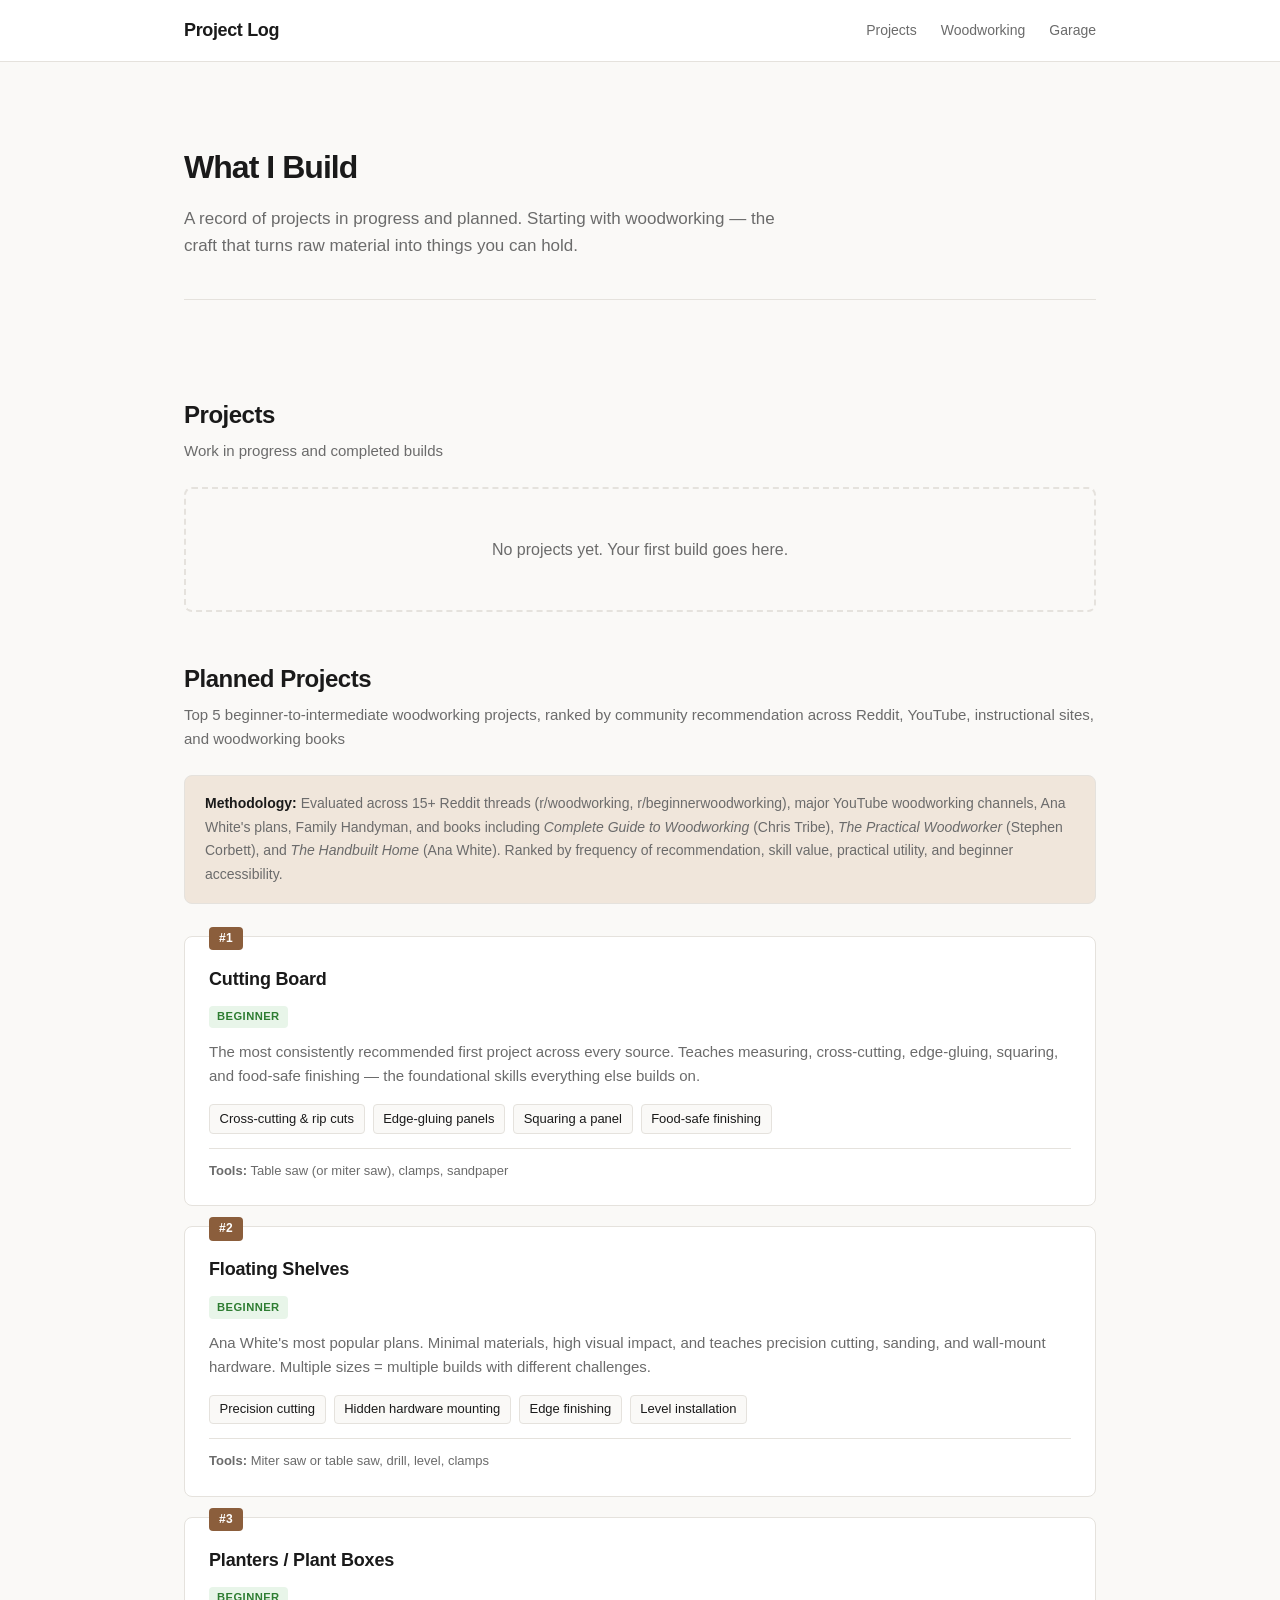
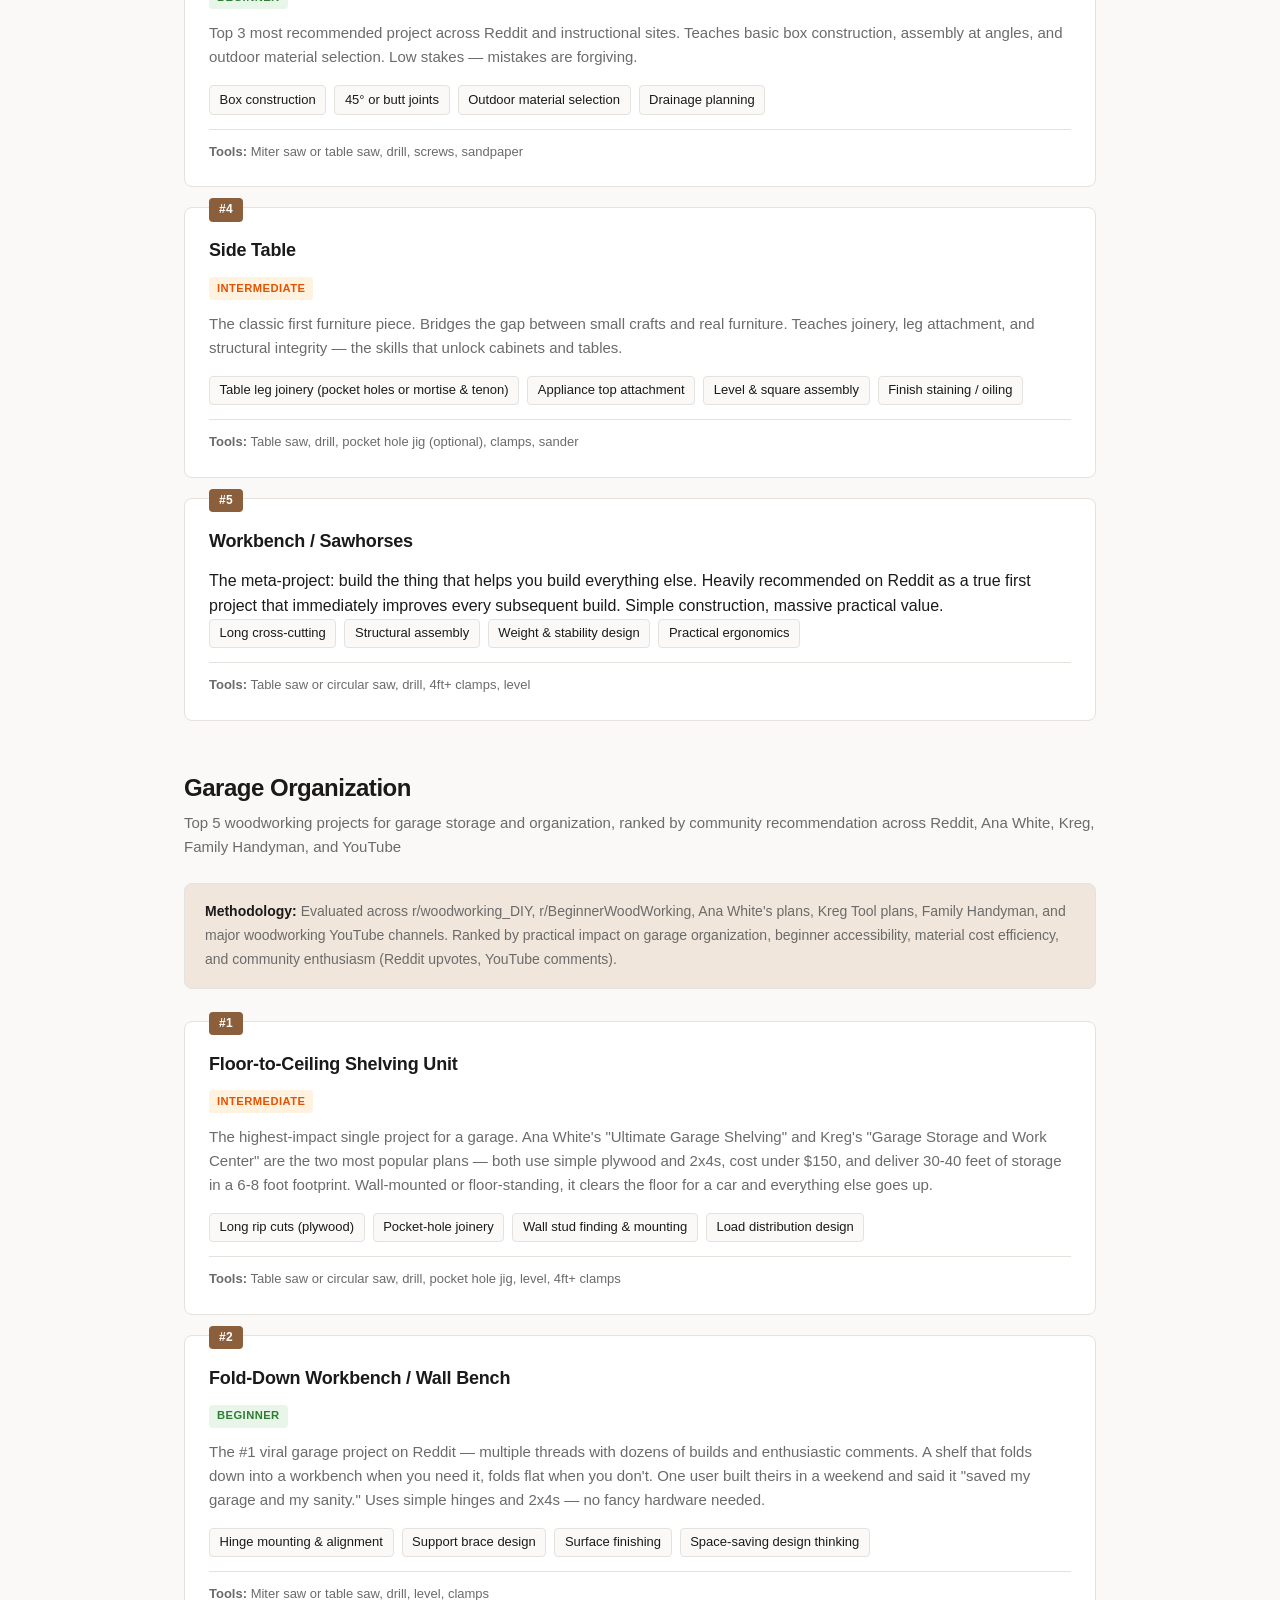
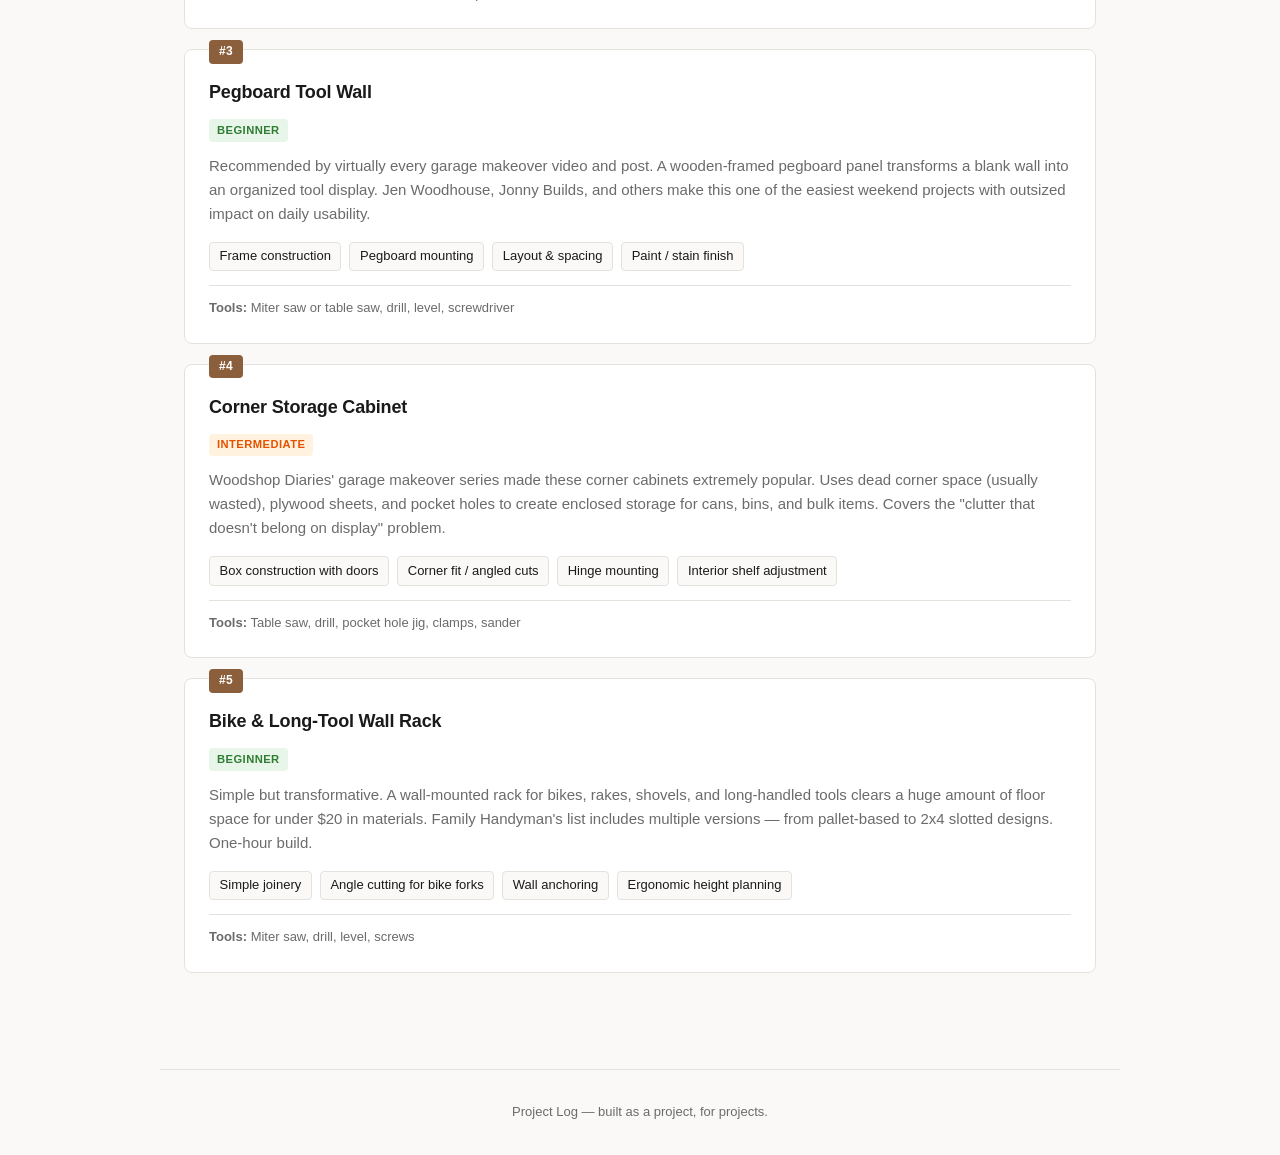
==== index.html @ dfed63f7 "feat: initial woodworking blog with garage organization section" ====
<!DOCTYPE html>
<html lang="en">
<head>
    <meta charset="UTF-8">
    <meta name="viewport" content="width=device-width, initial-scale=1.0">
    <title>Project Log</title>
    <link rel="stylesheet" href="styles.css">
</head>
<body>
    <nav class="nav">
        <div class="nav-inner">
            <a href="index.html" class="logo">Project Log</a>
            <div class="nav-links">
                <a href="#projects" class="nav-link">Projects</a>
                <a href="#planned" class="nav-link">Woodworking</a>
                <a href="#garage" class="nav-link">Garage</a>
            </div>
        </div>
    </nav>

    <main class="container">
        <section class="hero">
            <h1>What I Build</h1>
            <p>A record of projects in progress and planned. Starting with woodworking — the craft that turns raw material into things you can hold.</p>
        </section>

        <!-- COMPLETED / IN PROGRESS PROJECTS -->
        <section id="projects" class="section">
            <div class="section-header">
                <h2>Projects</h2>
                <p class="section-subtitle">Work in progress and completed builds</p>
            </div>
            <div class="placeholder">
                <p>No projects yet. Your first build goes here.</p>
            </div>
        </section>

        <!-- PLANNED WOODWORKING PROJECTS -->
        <section id="planned" class="section">
            <div class="section-header">
                <h2>Planned Projects</h2>
                <p class="section-subtitle">Top 5 beginner-to-intermediate woodworking projects, ranked by community recommendation across Reddit, YouTube, instructional sites, and woodworking books</p>
            </div>

            <div class="woodworking-research">
                <p class="research-note">
                    <strong>Methodology:</strong> Evaluated across 15+ Reddit threads (r/woodworking, r/beginnerwoodworking),
                    major YouTube woodworking channels, Ana White's plans, Family Handyman, and
                    books including <em>Complete Guide to Woodworking</em> (Chris Tribe),
                    <em>The Practical Woodworker</em> (Stephen Corbett), and <em>The Handbuilt Home</em> (Ana White).
                    Ranked by frequency of recommendation, skill value, practical utility, and beginner accessibility.
                </p>
            </div>

            <div class="project-grid">
                <!-- Project 1 -->
                <article class="project-card">
                    <div class="rank">#1</div>
                    <h3>Cutting Board</h3>
                    <div class="project-meta">
                        <span class="tag tag-beginner">Beginner</span>
                    </div>
                    <p class="project-desc">
                        The most consistently recommended first project across every source. Teaches measuring, cross-cutting,
                        edge-gluing, squaring, and food-safe finishing — the foundational skills everything else builds on.
                    </p>
                    <ul class="skills-list">
                        <li>Cross-cutting & rip cuts</li>
                        <li>Edge-gluing panels</li>
                        <li>Squaring a panel</li>
                        <li>Food-safe finishing</li>
                    </ul>
                    <div class="tools-needed">
                        <strong>Tools:</strong> Table saw (or miter saw), clamps, sandpaper
                    </div>
                </article>

                <!-- Project 2 -->
                <article class="project-card">
                    <div class="rank">#2</div>
                    <h3>Floating Shelves</h3>
                    <div class="project-meta">
                        <span class="tag tag-beginner">Beginner</span>
                    </div>
                    <p class="project-desc">
                        Ana White's most popular plans. Minimal materials, high visual impact, and teaches precision
                        cutting, sanding, and wall-mount hardware. Multiple sizes = multiple builds with different challenges.
                    </p>
                    <ul class="skills-list">
                        <li>Precision cutting</li>
                        <li>Hidden hardware mounting</li>
                        <li>Edge finishing</li>
                        <li>Level installation</li>
                    </ul>
                    <div class="tools-needed">
                        <strong>Tools:</strong> Miter saw or table saw, drill, level, clamps
                    </div>
                </article>

                <!-- Project 3 -->
                <article class="project-card">
                    <div class="rank">#3</div>
                    <h3>Planters / Plant Boxes</h3>
                    <div class="project-meta">
                        <span class="tag tag-beginner">Beginner</span>
                    </div>
                    <p class="project-desc">
                        Top 3 most recommended project across Reddit and instructional sites. Teaches basic box construction,
                        assembly at angles, and outdoor material selection. Low stakes — mistakes are forgiving.
                    </p>
                    <ul class="skills-list">
                        <li>Box construction</li>
                        <li>45° or butt joints</li>
                        <li>Outdoor material selection</li>
                        <li>Drainage planning</li>
                    </ul>
                    <div class="tools-needed">
                        <strong>Tools:</strong> Miter saw or table saw, drill, screws, sandpaper
                    </div>
                </article>

                <!-- Project 4 -->
                <article class="project-card">
                    <div class="rank">#4</div>
                    <h3>Side Table</h3>
                    <div class="project-meta">
                        <span class="tag tag-intermediate">Intermediate</span>
                    </div>
                    <p class="project-desc">
                        The classic first furniture piece. Bridges the gap between small crafts and real furniture.
                        Teaches joinery, leg attachment, and structural integrity — the skills that unlock cabinets and tables.
                    </p>
                    <ul class="skills-list">
                        <li>Table leg joinery (pocket holes or mortise & tenon)</li>
                        <li>Appliance top attachment</li>
                        <li>Level & square assembly</li>
                        <li>Finish staining / oiling</li>
                    </ul>
                    <div class="tools-needed">
                        <strong>Tools:</strong> Table saw, drill, pocket hole jig (optional), clamps, sander
                    </div>
                </article>

                <!-- Project 5 -->
                <article class="project-card">
                    <div class="rank">#5</div>
                    <h3>Workbench / Sawhorses</h3>
                    <p>
                        The meta-project: build the thing that helps you build everything else. Heavily recommended on Reddit
                        as a true first project that immediately improves every subsequent build. Simple construction,
                        massive practical value.
                    </p>
                    <ul class="skills-list">
                        <li>Long cross-cutting</li>
                        <li>Structural assembly</li>
                        <li>Weight & stability design</li>
                        <li>Practical ergonomics</li>
                    </ul>
                    <div class="tools-needed">
                        <strong>Tools:</strong> Table saw or circular saw, drill, 4ft+ clamps, level
                    </div>
                </article>
            </div>
        </section>

        <!-- GARAGE ORGANIZATION PROJECTS -->
        <section id="garage" class="section">
            <div class="section-header">
                <h2>Garage Organization</h2>
                <p class="section-subtitle">Top 5 woodworking projects for garage storage and organization, ranked by community recommendation across Reddit, Ana White, Kreg, Family Handyman, and YouTube</p>
            </div>

            <div class="woodworking-research">
                <p class="research-note">
                    <strong>Methodology:</strong> Evaluated across r/woodworking_DIY, r/BeginnerWoodWorking,
                    Ana White's plans, Kreg Tool plans, Family Handyman, and major woodworking YouTube channels.
                    Ranked by practical impact on garage organization, beginner accessibility, material cost efficiency,
                    and community enthusiasm (Reddit upvotes, YouTube comments).
                </p>
            </div>

            <div class="project-grid">
                <!-- Garage 1 -->
                <article class="project-card">
                    <div class="rank">#1</div>
                    <h3>Floor-to-Ceiling Shelving Unit</h3>
                    <div class="project-meta">
                        <span class="tag tag-intermediate">Intermediate</span>
                    </div>
                    <p class="project-desc">
                        The highest-impact single project for a garage. Ana White's "Ultimate Garage Shelving" and Kreg's
                        "Garage Storage and Work Center" are the two most popular plans — both use simple plywood and
                        2x4s, cost under $150, and deliver 30-40 feet of storage in a 6-8 foot footprint. Wall-mounted
                        or floor-standing, it clears the floor for a car and everything else goes up.
                    </p>
                    <ul class="skills-list">
                        <li>Long rip cuts (plywood)</li>
                        <li>Pocket-hole joinery</li>
                        <li>Wall stud finding & mounting</li>
                        <li>Load distribution design</li>
                    </ul>
                    <div class="tools-needed">
                        <strong>Tools:</strong> Table saw or circular saw, drill, pocket hole jig, level, 4ft+ clamps
                    </div>
                </article>

                <!-- Garage 2 -->
                <article class="project-card">
                    <div class="rank">#2</div>
                    <h3>Fold-Down Workbench / Wall Bench</h3>
                    <div class="project-meta">
                        <span class="tag tag-beginner">Beginner</span>
                    </div>
                    <p class="project-desc">
                        The #1 viral garage project on Reddit — multiple threads with dozens of builds and enthusiastic
                        comments. A shelf that folds down into a workbench when you need it, folds flat when you don't.
                        One user built theirs in a weekend and said it "saved my garage and my sanity." Uses simple
                        hinges and 2x4s — no fancy hardware needed.
                    </p>
                    <ul class="skills-list">
                        <li>Hinge mounting & alignment</li>
                        <li>Support brace design</li>
                        <li>Surface finishing</li>
                        <li>Space-saving design thinking</li>
                    </ul>
                    <div class="tools-needed">
                        <strong>Tools:</strong> Miter saw or table saw, drill, level, clamps
                    </div>
                </article>

                <!-- Garage 3 -->
                <article class="project-card">
                    <div class="rank">#3</div>
                    <h3>Pegboard Tool Wall</h3>
                    <div class="project-meta">
                        <span class="tag tag-beginner">Beginner</span>
                    </div>
                    <p class="project-desc">
                        Recommended by virtually every garage makeover video and post. A wooden-framed pegboard panel
                        transforms a blank wall into an organized tool display. Jen Woodhouse, Jonny Builds, and others
                        make this one of the easiest weekend projects with outsized impact on daily usability.
                    </p>
                    <ul class="skills-list">
                        <li>Frame construction</li>
                        <li>Pegboard mounting</li>
                        <li>Layout & spacing</li>
                        <li>Paint / stain finish</li>
                    </ul>
                    <div class="tools-needed">
                        <strong>Tools:</strong> Miter saw or table saw, drill, level, screwdriver
                    </div>
                </article>

                <!-- Garage 4 -->
                <article class="project-card">
                    <div class="rank">#4</div>
                    <h3>Corner Storage Cabinet</h3>
                    <div class="project-meta">
                        <span class="tag tag-intermediate">Intermediate</span>
                    </div>
                    <p class="project-desc">
                        Woodshop Diaries' garage makeover series made these corner cabinets extremely popular. Uses
                        dead corner space (usually wasted), plywood sheets, and pocket holes to create enclosed storage
                        for cans, bins, and bulk items. Covers the "clutter that doesn't belong on display" problem.
                    </p>
                    <ul class="skills-list">
                        <li>Box construction with doors</li>
                        <li>Corner fit / angled cuts</li>
                        <li>Hinge mounting</li>
                        <li>Interior shelf adjustment</li>
                    </ul>
                    <div class="tools-needed">
                        <strong>Tools:</strong> Table saw, drill, pocket hole jig, clamps, sander
                    </div>
                </article>

                <!-- Garage 5 -->
                <article class="project-card">
                    <div class="rank">#5</div>
                    <h3>Bike & Long-Tool Wall Rack</h3>
                    <div class="project-meta">
                        <span class="tag tag-beginner">Beginner</span>
                    </div>
                    <p class="project-desc">
                        Simple but transformative. A wall-mounted rack for bikes, rakes, shovels, and long-handled
                        tools clears a huge amount of floor space for under $20 in materials. Family Handyman's list
                        includes multiple versions — from pallet-based to 2x4 slotted designs. One-hour build.
                    </p>
                    <ul class="skills-list">
                        <li>Simple joinery</li>
                        <li>Angle cutting for bike forks</li>
                        <li>Wall anchoring</li>
                        <li>Ergonomic height planning</li>
                    </ul>
                    <div class="tools-needed">
                        <strong>Tools:</strong> Miter saw, drill, level, screws
                    </div>
                </article>
            </div>
        </section>
    </main>

    <footer class="footer">
        <p>Project Log &mdash; built as a project, for projects.</p>
    </footer>
</body>
</html>
---- styles.css ----
/* ===== Reset & Base ===== */
*, *::before, *::after { box-sizing: border-box; margin: 0; padding: 0; }

:root {
    --bg: #faf9f7;
    --surface: #ffffff;
    --text: #1a1a1a;
    --muted: #6b6b6b;
    --border: #e5e2dd;
    --accent: #8b5e3c;
    --accent-light: #f0e6db;
    --radius: 8px;
    --max-width: 960px;
}

html { scroll-behavior: smooth; }

body {
    font-family: -apple-system, BlinkMacSystemFont, "Segoe UI", Roboto, "Helvetica Neue", Arial, sans-serif;
    background: var(--bg);
    color: var(--text);
    line-height: 1.6;
    -webkit-font-smoothing: antialiased;
}

/* ===== Navigation ===== */
.nav {
    position: sticky;
    top: 0;
    z-index: 100;
    background: var(--surface);
    border-bottom: 1px solid var(--border);
    backdrop-filter: blur(8px);
}

.nav-inner {
    max-width: var(--max-width);
    margin: 0 auto;
    padding: 1rem 1.5rem;
    display: flex;
    justify-content: space-between;
    align-items: center;
}

.logo {
    font-size: 1.125rem;
    font-weight: 700;
    color: var(--text);
    text-decoration: none;
    letter-spacing: -0.02em;
}

.nav-links { display: flex; gap: 1.5rem; }

.nav-link {
    color: var(--muted);
    text-decoration: none;
    font-size: 0.875rem;
    font-weight: 500;
    transition: color 0.15s;
}

.nav-link:hover { color: var(--text); }

/* ===== Layout ===== */
.container {
    max-width: var(--max-width);
    margin: 0 auto;
    padding: 2rem 1.5rem;
}

/* ===== Hero ===== */
.hero {
    padding: 3rem 0 2.5rem;
    border-bottom: 1px solid var(--border);
    margin-bottom: 3rem;
}

.hero h1 {
    font-size: 2rem;
    font-weight: 700;
    letter-spacing: -0.03em;
    margin-bottom: 0.75rem;
}

.hero p {
    color: var(--muted);
    font-size: 1.0625rem;
    max-width: 600px;
}

/* ===== Sections ===== */
.section {
    padding-top: 3rem;
}

.section-header {
    margin-bottom: 1.5rem;
}

.section-header h2 {
    font-size: 1.5rem;
    font-weight: 700;
    letter-spacing: -0.02em;
    margin-bottom: 0.25rem;
}

.section-subtitle {
    color: var(--muted);
    font-size: 0.9375rem;
}

/* ===== Placeholder ===== */
.placeholder {
    padding: 3rem 0;
    text-align: center;
    color: var(--muted);
    border: 2px dashed var(--border);
    border-radius: var(--radius);
}

/* ===== Research Note ===== */
.woodworking-research {
    background: var(--accent-light);
    border: 1px solid var(--border);
    border-radius: var(--radius);
    padding: 1rem 1.25rem;
    margin-bottom: 2rem;
    font-size: 0.875rem;
    line-height: 1.7;
    color: var(--muted);
}

.woodworking-research strong { color: var(--text); }

/* ===== Project Grid ===== */
.project-grid {
    display: grid;
    gap: 1.25rem;
}

/* ===== Project Card ===== */
.project-card {
    background: var(--surface);
    border: 1px solid var(--border);
    border-radius: var(--radius);
    padding: 1.5rem;
    position: relative;
    transition: box-shadow 0.15s;
}

.project-card:hover {
    box-shadow: 0 2px 8px rgba(0,0,0,0.06);
}

.rank {
    position: absolute;
    top: -0.625rem;
    left: 1.5rem;
    background: var(--accent);
    color: white;
    font-size: 0.75rem;
    font-weight: 700;
    padding: 0.125rem 0.625rem;
    border-radius: 4px;
    letter-spacing: 0.02em;
}

.project-card h3 {
    font-size: 1.125rem;
    font-weight: 650;
    margin-bottom: 0.75rem;
    padding-top: 0.25rem;
    letter-spacing: -0.01em;
}

.project-meta {
    display: flex;
    gap: 0.5rem;
    margin-bottom: 0.75rem;
}

.tag {
    display: inline-block;
    font-size: 0.7rem;
    font-weight: 600;
    padding: 0.15rem 0.5rem;
    border-radius: 4px;
    text-transform: uppercase;
    letter-spacing: 0.04em;
}

.tag-beginner {
    background: #e8f5e9;
    color: #2e7d32;
}

.tag-intermediate {
    background: #fff3e0;
    color: #e65100;
}

.project-desc {
    color: var(--muted);
    font-size: 0.9375rem;
    line-height: 1.6;
    margin-bottom: 1rem;
}

/* ===== Skills List ===== */
.skills-list {
    list-style: none;
    display: flex;
    flex-wrap: wrap;
    gap: 0.5rem;
    margin-bottom: 0.875rem;
}

.skills-list li {
    background: var(--bg);
    border: 1px solid var(--border);
    font-size: 0.8125rem;
    padding: 0.2rem 0.6rem;
    border-radius: 4px;
    color: var(--text);
}

/* ===== Tools ===== */
.tools-needed {
    font-size: 0.8125rem;
    color: var(--muted);
    border-top: 1px solid var(--border);
    padding-top: 0.75rem;
}

/* ===== Footer ===== */
.footer {
    max-width: var(--max-width);
    margin: 4rem auto 0;
    padding: 2rem 1.5rem;
    border-top: 1px solid var(--border);
    text-align: center;
    color: var(--muted);
    font-size: 0.8125rem;
}

/* ===== Responsive ===== */
@media (max-width: 640px) {
    .hero h1 { font-size: 1.5rem; }
    .hero p { font-size: 0.9375rem; }
    .project-card { padding: 1.25rem; }
    .skills-list li { font-size: 0.75rem; }
    .nav-links { gap: 1rem; }
}
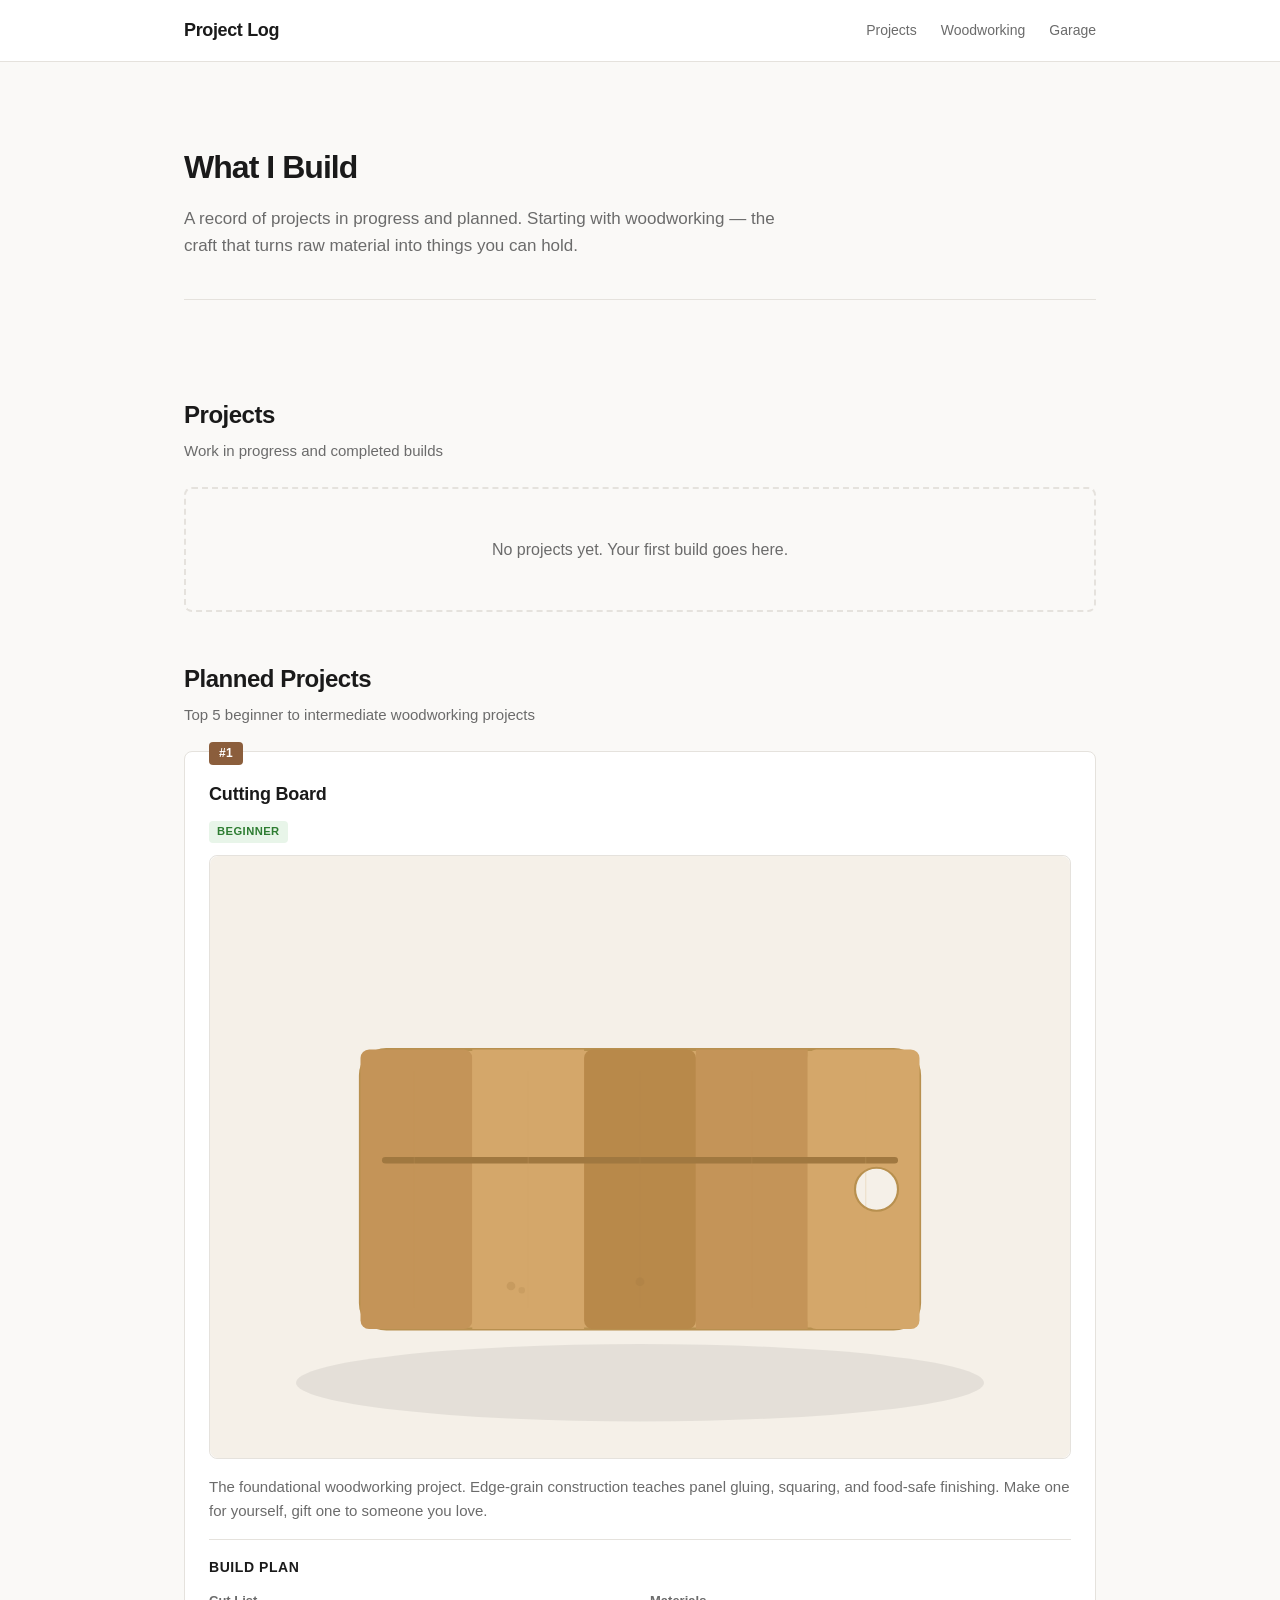
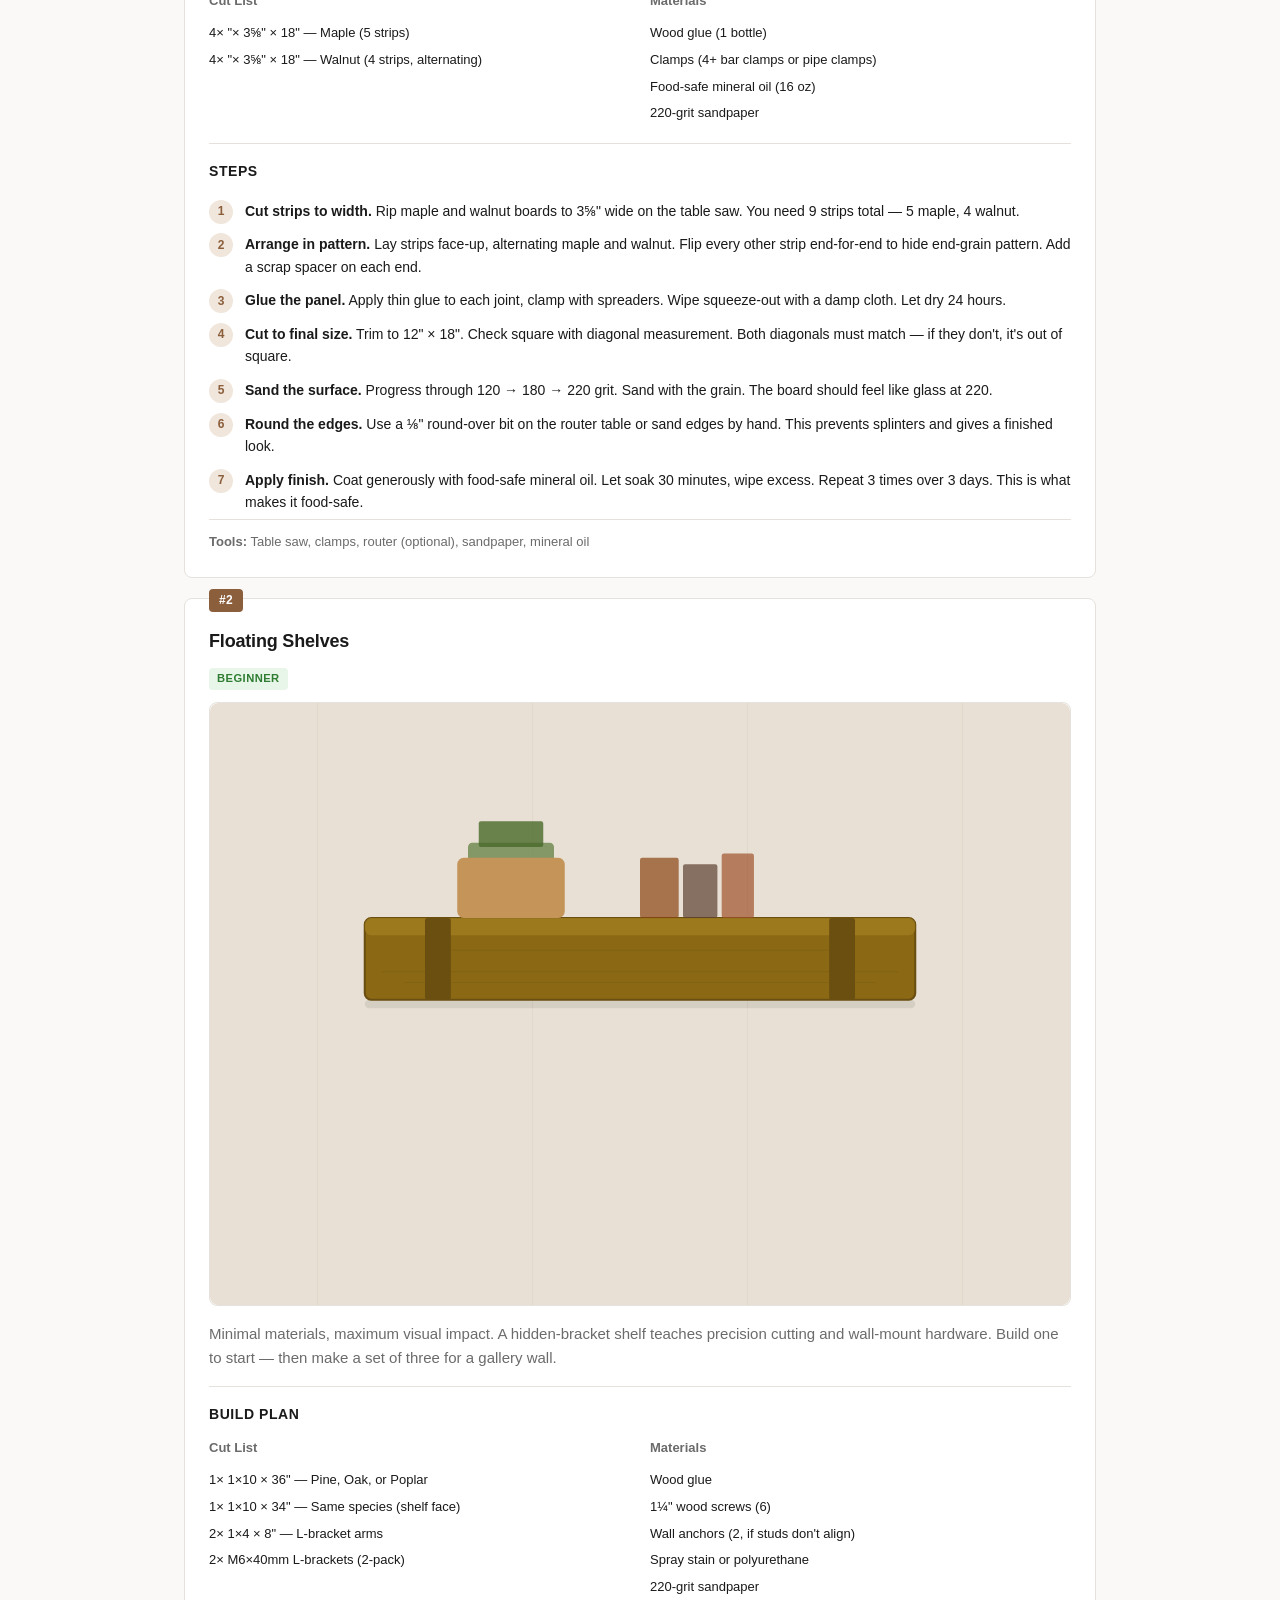
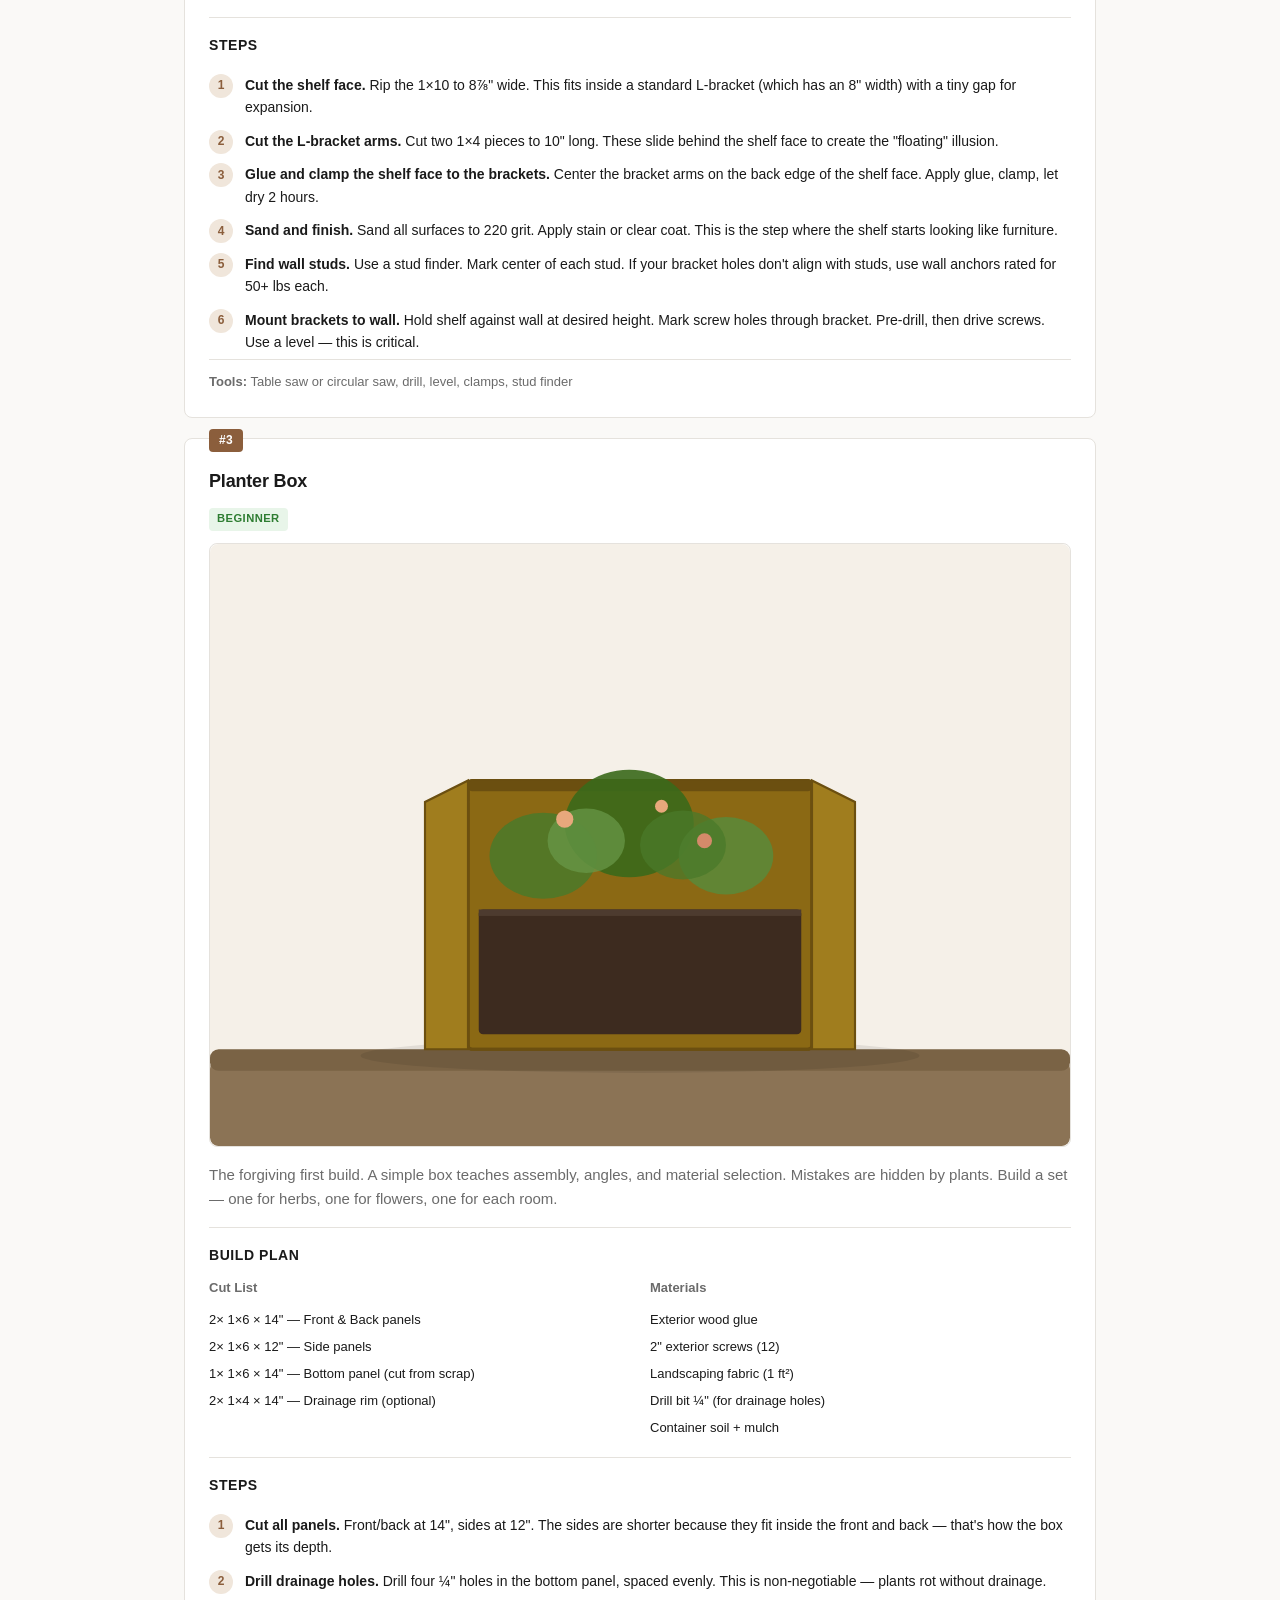
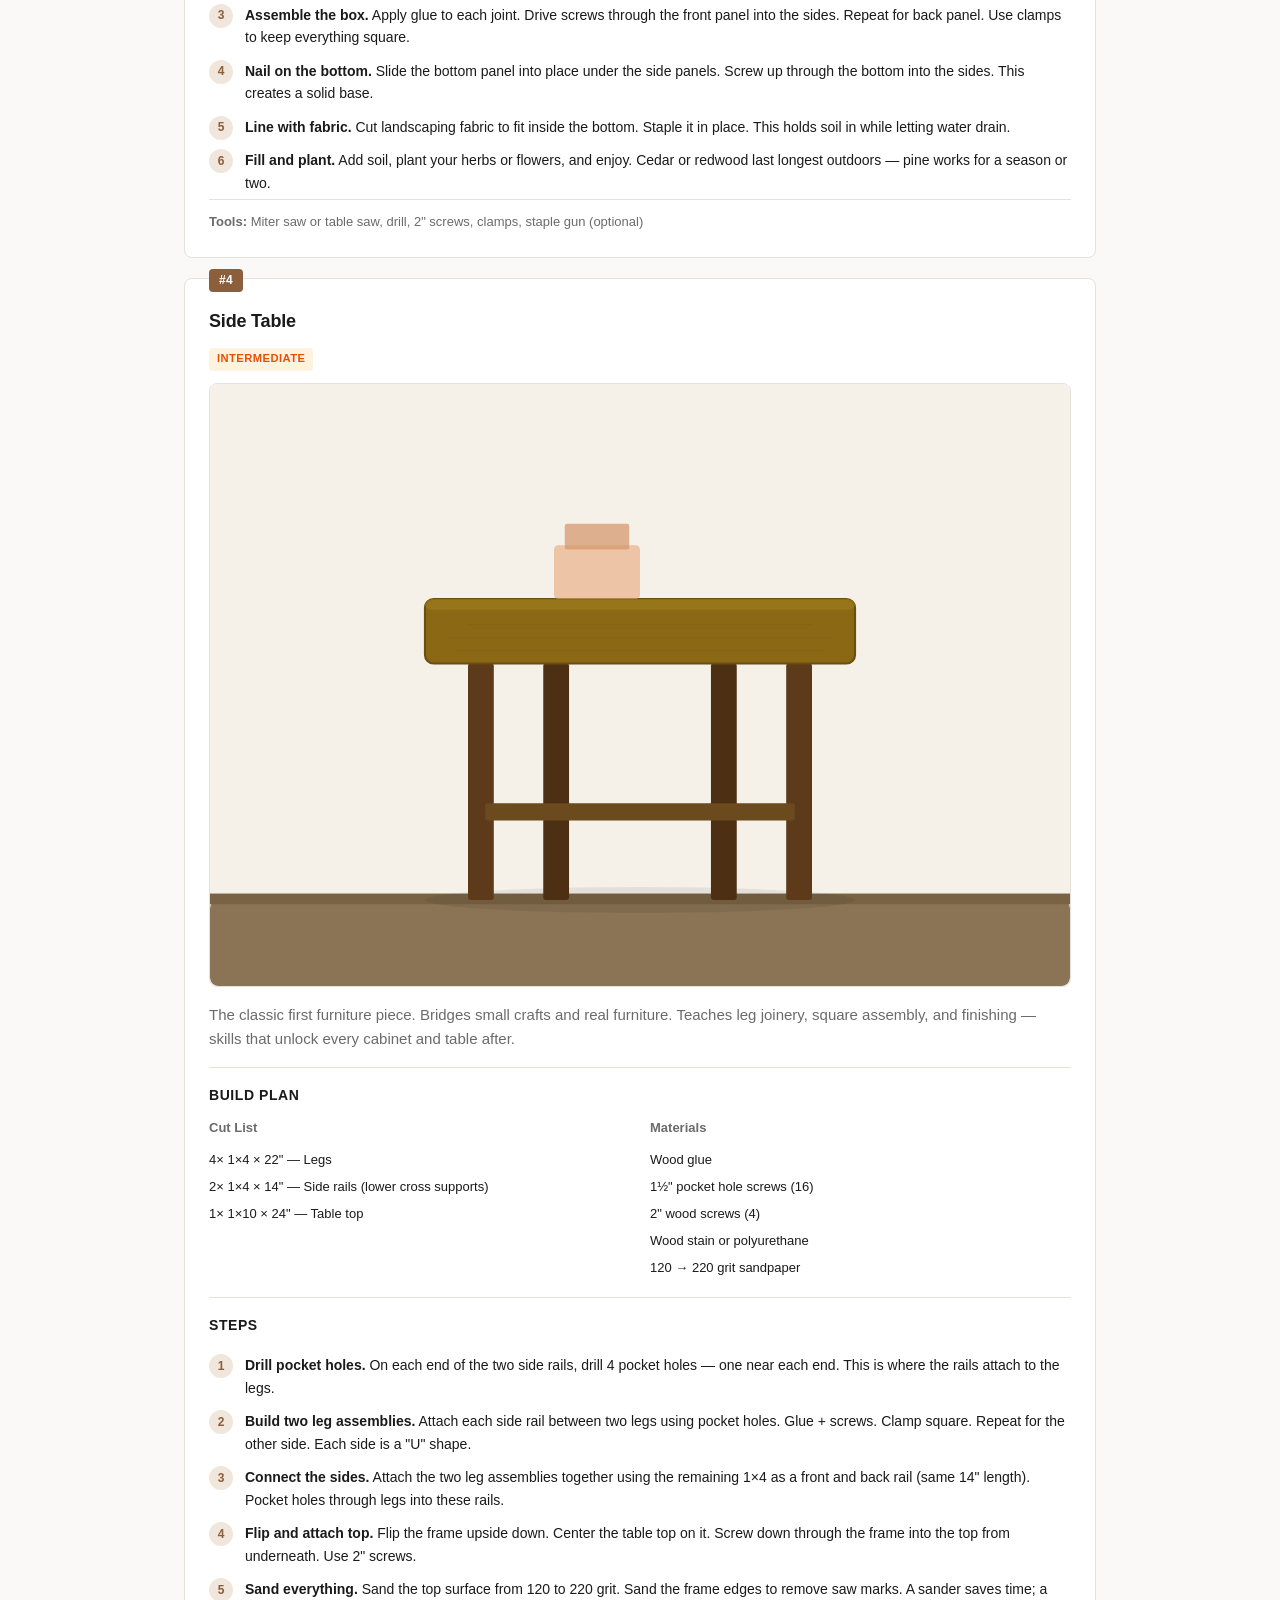
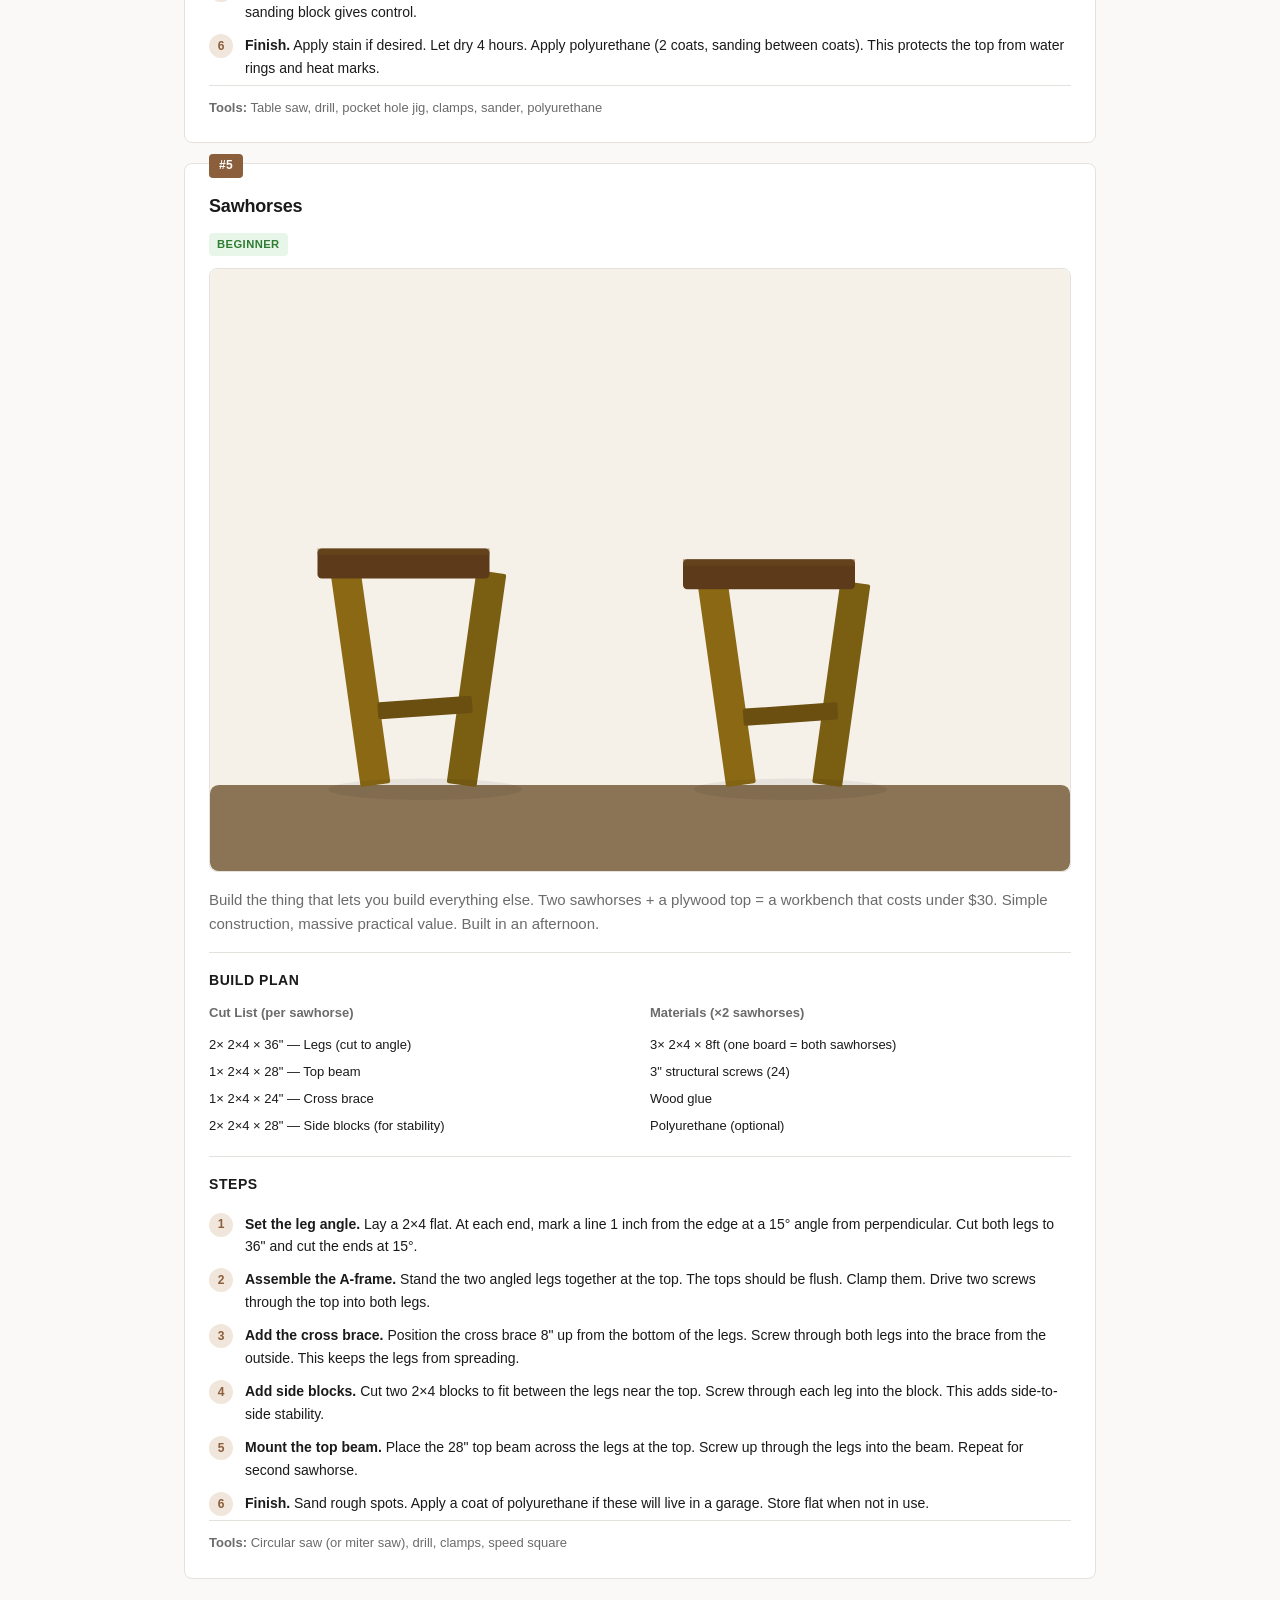
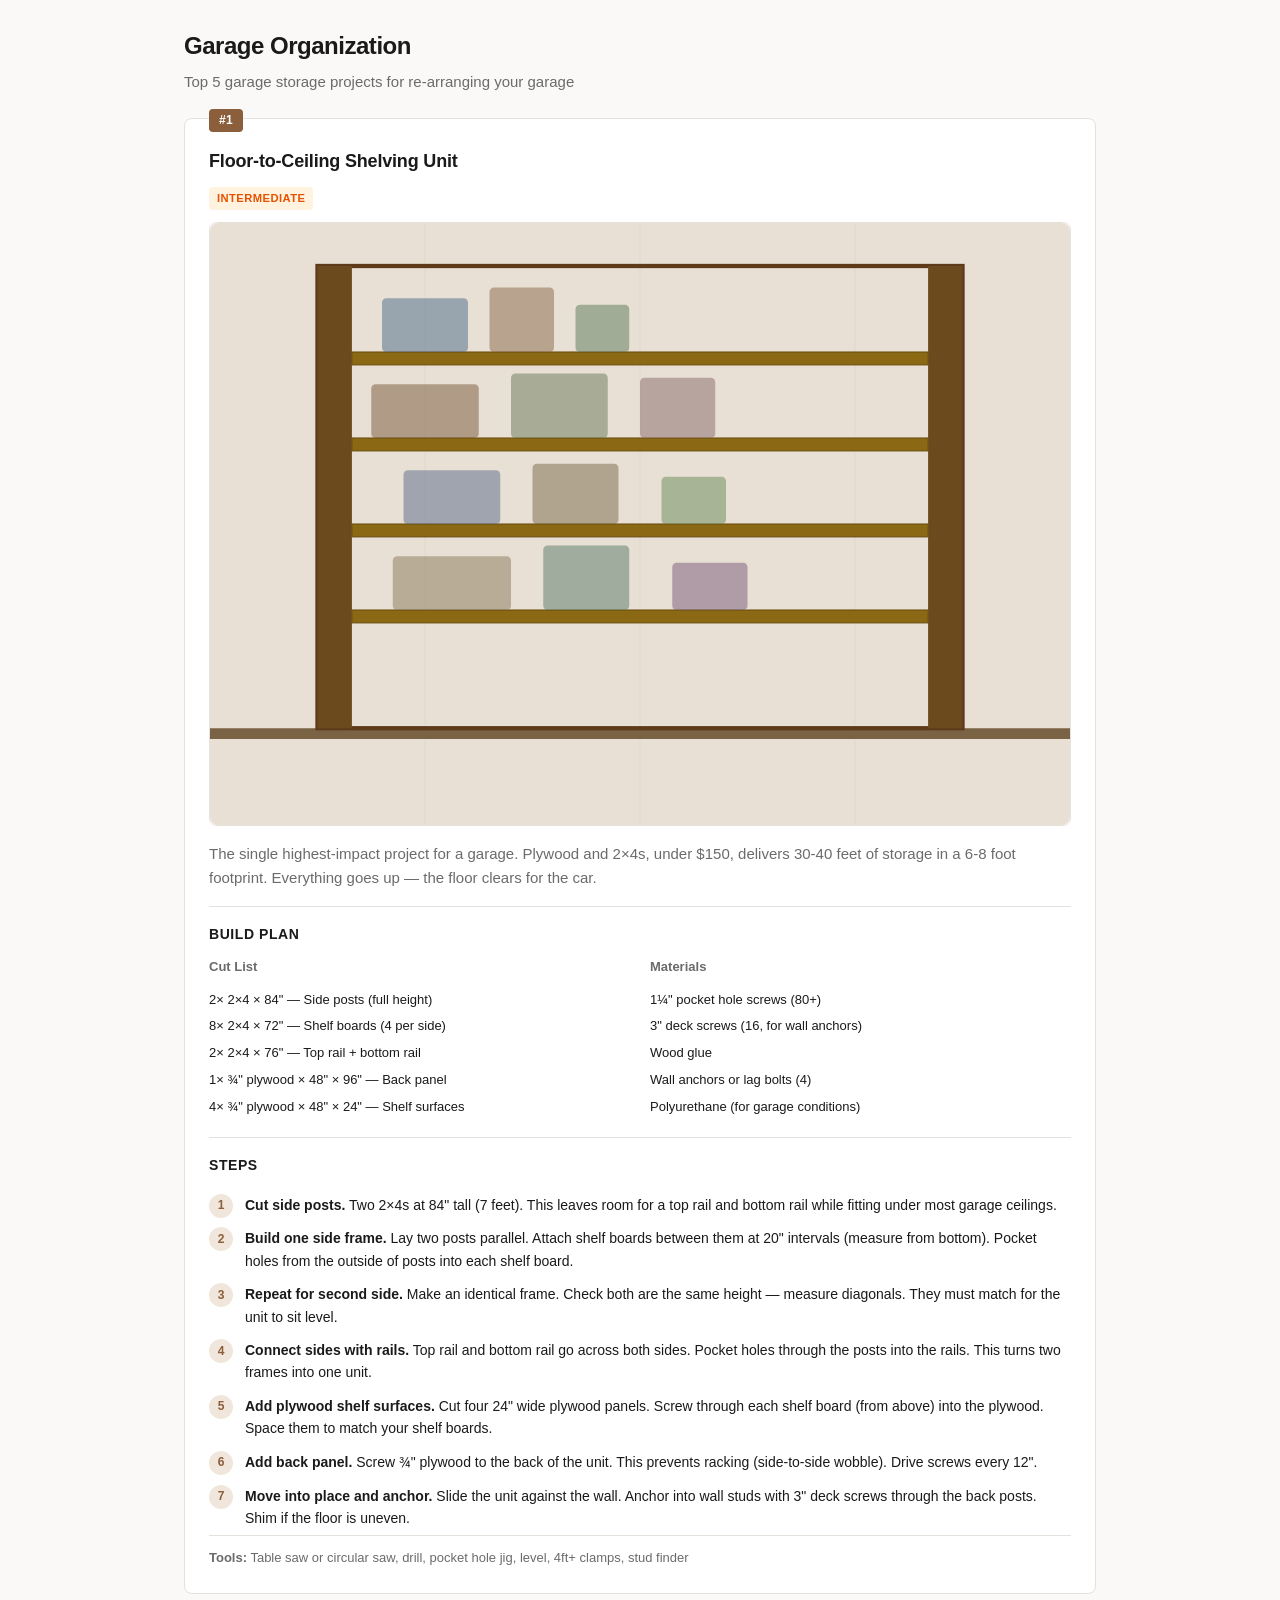
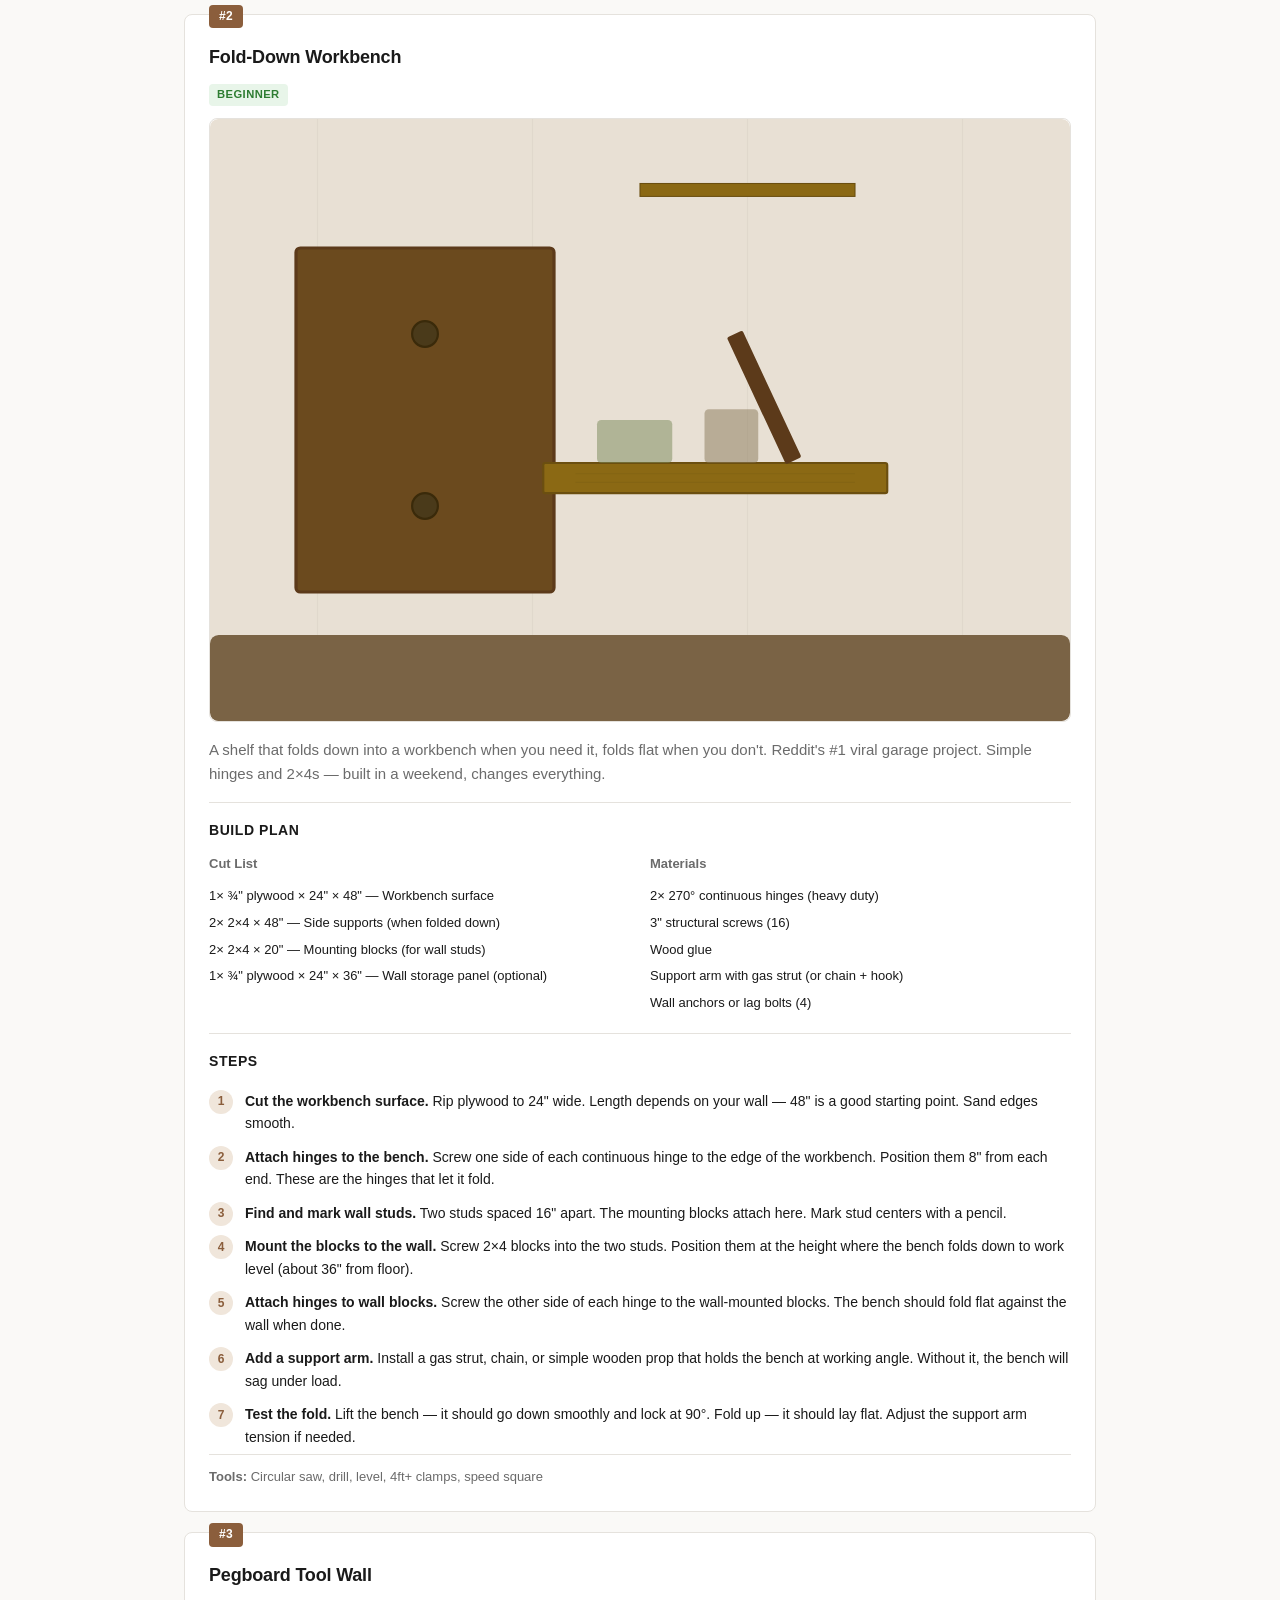
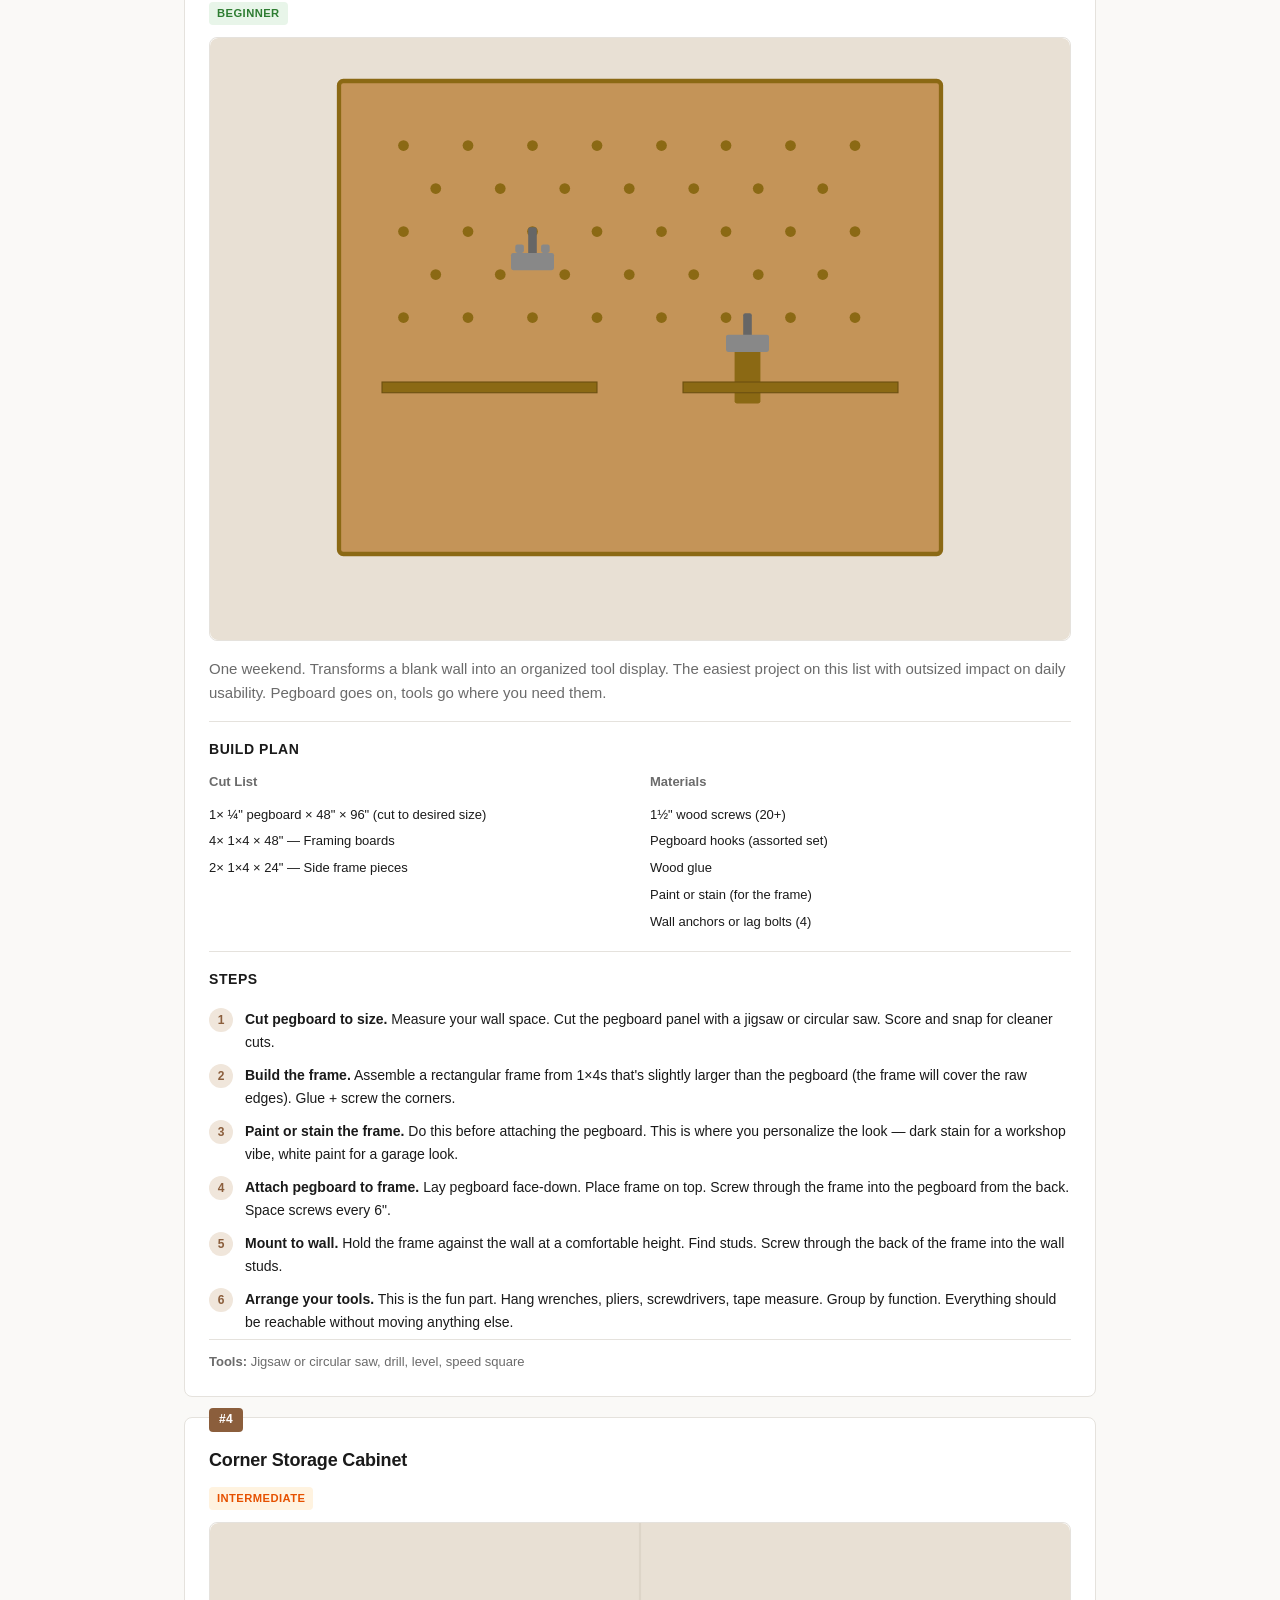
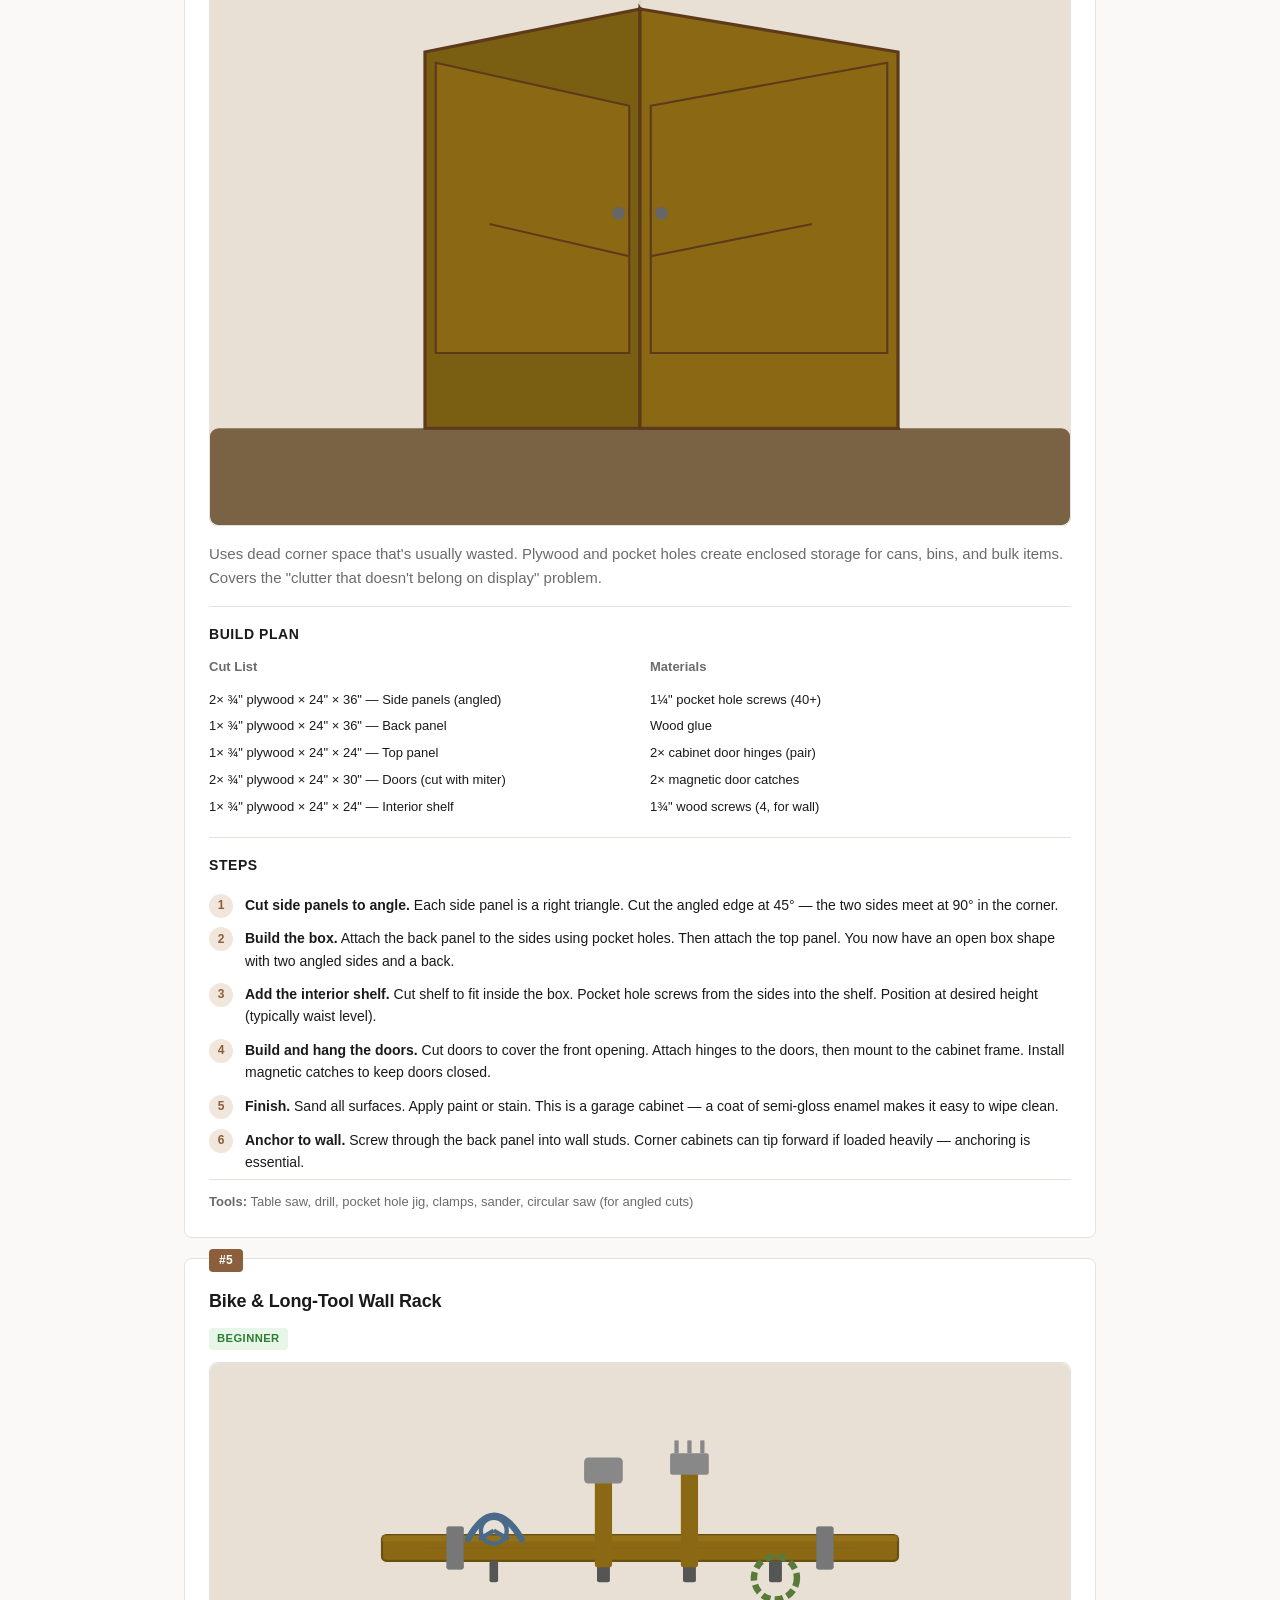
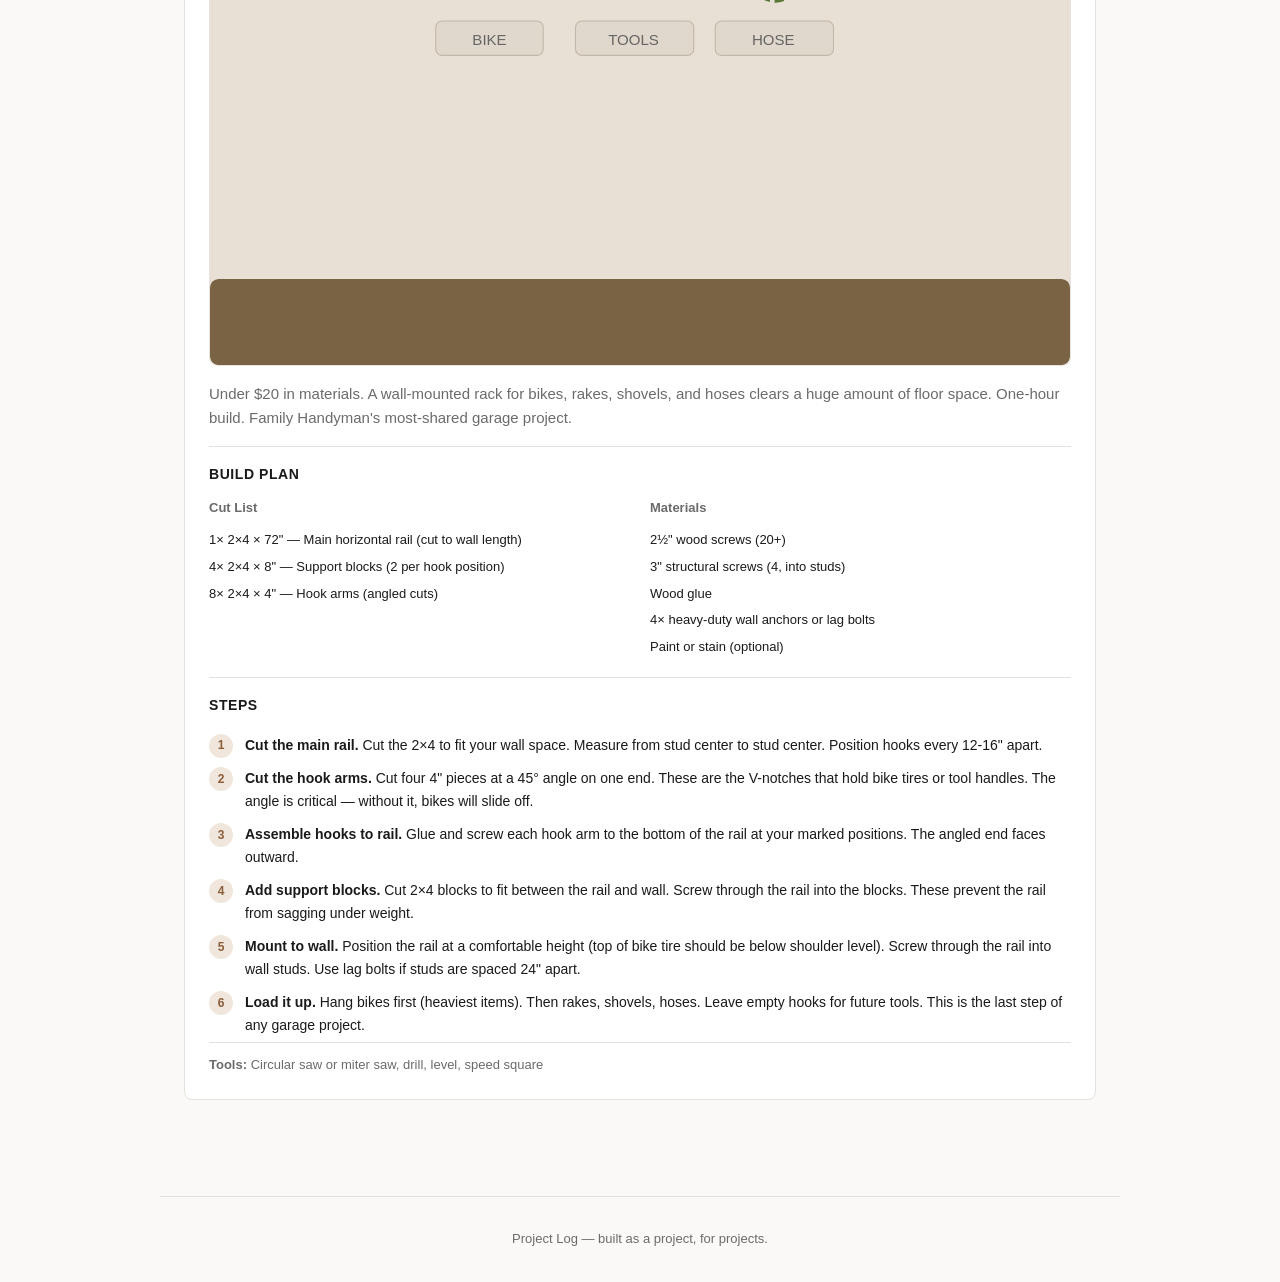
==== commit ed63a631: "feat: add SVG illustrations, cut lists, and building plans" ====
--- a/index.html
+++ b/index.html
@@ -9,7 +9,7 @@
 <body>
     <nav class="nav">
         <div class="nav-inner">
-            <a href="index.html" class="logo">Project Log</a>
+            <a href="#hero" class="logo">Project Log</a>
             <div class="nav-links">
                 <a href="#projects" class="nav-link">Projects</a>
                 <a href="#planned" class="nav-link">Woodworking</a>
@@ -19,7 +19,7 @@
     </nav>
 
     <main class="container">
-        <section class="hero">
+        <section id="hero" class="hero">
             <h1>What I Build</h1>
             <p>A record of projects in progress and planned. Starting with woodworking — the craft that turns raw material into things you can hold.</p>
         </section>
@@ -39,125 +39,525 @@
         <section id="planned" class="section">
             <div class="section-header">
                 <h2>Planned Projects</h2>
-                <p class="section-subtitle">Top 5 beginner-to-intermediate woodworking projects, ranked by community recommendation across Reddit, YouTube, instructional sites, and woodworking books</p>
+                <p class="section-subtitle">Top 5 beginner to intermediate woodworking projects</p>
             </div>
 
-            <div class="woodworking-research">
-                <p class="research-note">
-                    <strong>Methodology:</strong> Evaluated across 15+ Reddit threads (r/woodworking, r/beginnerwoodworking),
-                    major YouTube woodworking channels, Ana White's plans, Family Handyman, and
-                    books including <em>Complete Guide to Woodworking</em> (Chris Tribe),
-                    <em>The Practical Woodworker</em> (Stephen Corbett), and <em>The Handbuilt Home</em> (Ana White).
-                    Ranked by frequency of recommendation, skill value, practical utility, and beginner accessibility.
-                </p>
-            </div>
-
             <div class="project-grid">
-                <!-- Project 1 -->
-                <article class="project-card">
+                <!-- Project 1: Cutting Board -->
+                <article class="project-card" id="cb">
                     <div class="rank">#1</div>
                     <h3>Cutting Board</h3>
                     <div class="project-meta">
                         <span class="tag tag-beginner">Beginner</span>
                     </div>
+                    <div class="project-image">
+                        <svg viewBox="0 0 400 280" xmlns="http://www.w3.org/2000/svg">
+                            <!-- Background -->
+                            <rect width="400" height="280" fill="#f5f0e8" rx="4"/>
+                            <!-- Shadow -->
+                            <ellipse cx="200" cy="245" rx="160" ry="18" fill="#00000012"/>
+                            <!-- Cutting board body -->
+                            <rect x="70" y="90" width="260" height="130" rx="12" fill="#d4a76a" stroke="#b8904f" stroke-width="1.5"/>
+                            <!-- Edge grain strips -->
+                            <rect x="70" y="90" width="52" height="130" fill="#c49458" rx="4"/>
+                            <rect x="122" y="90" width="52" height="130" fill="#d4a76a"/>
+                            <rect x="174" y="90" width="52" height="130" fill="#b8894a" rx="4"/>
+                            <rect x="226" y="90" width="52" height="130" fill="#c49458"/>
+                            <rect x="278" y="90" width="52" height="130" fill="#d4a76a" rx="4"/>
+                            <!-- Juice groove -->
+                            <rect x="80" y="140" width="240" height="3" fill="#a07840" rx="1.5"/>
+                            <!-- Handle hole -->
+                            <circle cx="310" cy="155" r="10" fill="#f5f0e8"/>
+                            <circle cx="310" cy="155" r="10" fill="none" stroke="#b8904f" stroke-width="1"/>
+                            <!-- Wood grain texture lines -->
+                            <line x1="95" y1="100" x2="95" y2="210" stroke="#c4945840" stroke-width="0.5"/>
+                            <line x1="148" y1="100" x2="148" y2="210" stroke="#d4a76a40" stroke-width="0.5"/>
+                            <line x1="200" y1="100" x2="200" y2="210" stroke="#b8894a40" stroke-width="0.5"/>
+                            <line x1="252" y1="100" x2="252" y2="210" stroke="#c4945840" stroke-width="0.5"/>
+                            <line x1="305" y1="100" x2="305" y2="210" stroke="#d4a76a40" stroke-width="0.5"/>
+                            <!-- Small decorative elements -->
+                            <circle cx="140" cy="200" r="2" fill="#a0784040"/>
+                            <circle cx="145" cy="202" r="1.5" fill="#a0784030"/>
+                            <circle cx="200" cy="198" r="2" fill="#a0784040"/>
+                        </svg>
+                    </div>
                     <p class="project-desc">
-                        The most consistently recommended first project across every source. Teaches measuring, cross-cutting,
-                        edge-gluing, squaring, and food-safe finishing — the foundational skills everything else builds on.
+                        The foundational woodworking project. Edge-grain construction teaches panel gluing,
+                        squaring, and food-safe finishing. Make one for yourself, gift one to someone you love.
                     </p>
-                    <ul class="skills-list">
-                        <li>Cross-cutting & rip cuts</li>
-                        <li>Edge-gluing panels</li>
-                        <li>Squaring a panel</li>
-                        <li>Food-safe finishing</li>
-                    </ul>
+
+                    <div class="plan-section">
+                        <h4>Build Plan</h4>
+                        <div class="plan-grid">
+                            <div>
+                                <h5>Cut List</h5>
+                                <ul class="cut-list">
+                                    <li>4× &quot;× 3⅝&quot; × 18&quot; — Maple (5 strips)</li>
+                                    <li>4× &quot;× 3⅝&quot; × 18&quot; — Walnut (4 strips, alternating)</li>
+                                </ul>
+                            </div>
+                            <div>
+                                <h5>Materials</h5>
+                                <ul class="cut-list">
+                                    <li>Wood glue (1 bottle)</li>
+                                    <li>Clamps (4+ bar clamps or pipe clamps)</li>
+                                    <li>Food-safe mineral oil (16 oz)</li>
+                                    <li>220-grit sandpaper</li>
+                                </ul>
+                            </div>
+                        </div>
+                    </div>
+
+                    <div class="plan-section">
+                        <h4>Steps</h4>
+                        <ol class="steps-list">
+                            <li>
+                                <strong>Cut strips to width.</strong> Rip maple and walnut boards to 3⅝&quot; wide on the table saw.
+                                You need 9 strips total — 5 maple, 4 walnut.
+                            </li>
+                            <li>
+                                <strong>Arrange in pattern.</strong> Lay strips face-up, alternating maple and walnut.
+                                Flip every other strip end-for-end to hide end-grain pattern. Add a scrap spacer on each end.
+                            </li>
+                            <li>
+                                <strong>Glue the panel.</strong> Apply thin glue to each joint, clamp with spreaders.
+                                Wipe squeeze-out with a damp cloth. Let dry 24 hours.
+                            </li>
+                            <li>
+                                <strong>Cut to final size.</strong> Trim to 12&quot; × 18&quot;. Check square with diagonal measurement.
+                                Both diagonals must match — if they don't, it's out of square.
+                            </li>
+                            <li>
+                                <strong>Sand the surface.</strong> Progress through 120 → 180 → 220 grit.
+                                Sand with the grain. The board should feel like glass at 220.
+                            </li>
+                            <li>
+                                <strong>Round the edges.</strong> Use a ⅛&quot; round-over bit on the router table
+                                or sand edges by hand. This prevents splinters and gives a finished look.
+                            </li>
+                            <li>
+                                <strong>Apply finish.</strong> Coat generously with food-safe mineral oil.
+                                Let soak 30 minutes, wipe excess. Repeat 3 times over 3 days. This is what makes it food-safe.
+                            </li>
+                        </ol>
+                    </div>
+
                     <div class="tools-needed">
-                        <strong>Tools:</strong> Table saw (or miter saw), clamps, sandpaper
+                        <strong>Tools:</strong> Table saw, clamps, router (optional), sandpaper, mineral oil
                     </div>
                 </article>
 
-                <!-- Project 2 -->
-                <article class="project-card">
+                <!-- Project 2: Floating Shelves -->
+                <article class="project-card" id="shelves">
                     <div class="rank">#2</div>
                     <h3>Floating Shelves</h3>
                     <div class="project-meta">
                         <span class="tag tag-beginner">Beginner</span>
                     </div>
+                    <div class="project-image">
+                        <svg viewBox="0 0 400 280" xmlns="http://www.w3.org/2000/svg">
+                            <!-- Background -->
+                            <rect width="400" height="280" fill="#f5f0e8" rx="4"/>
+                            <!-- Wall -->
+                            <rect x="0" y="0" width="400" height="280" fill="#e8e0d4" rx="4"/>
+                            <!-- Wall texture -->
+                            <line x1="50" y1="0" x2="50" y2="280" stroke="#e0d8cc" stroke-width="0.5"/>
+                            <line x1="150" y1="0" x2="150" y2="280" stroke="#e0d8cc" stroke-width="0.5"/>
+                            <line x1="250" y1="0" x2="250" y2="280" stroke="#e0d8cc" stroke-width="0.5"/>
+                            <line x1="350" y1="0" x2="350" y2="280" stroke="#e0d8cc" stroke-width="0.5"/>
+                            <!-- Shadow from shelf -->
+                            <rect x="72" y="138" width="256" height="4" fill="#00000015" rx="2"/>
+                            <!-- Shelf board -->
+                            <rect x="72" y="100" width="256" height="38" rx="3" fill="#8b6914" stroke="#6b4f10" stroke-width="1"/>
+                            <!-- Shelf top surface (lighter) -->
+                            <rect x="72" y="100" width="256" height="8" rx="3" fill="#a07d1e" opacity="0.8"/>
+                            <!-- Wood grain on shelf -->
+                            <line x1="100" y1="115" x2="300" y2="115" stroke="#7a5e12" stroke-width="0.5" opacity="0.5"/>
+                            <line x1="80" y1="125" x2="320" y2="125" stroke="#7a5e12" stroke-width="0.5" opacity="0.5"/>
+                            <line x1="90" y1="130" x2="310" y2="130" stroke="#7a5e12" stroke-width="0.5" opacity="0.5"/>
+                            <!-- Hidden bracket (small vertical piece) -->
+                            <rect x="100" y="100" width="12" height="38" fill="#6b4f10" rx="1"/>
+                            <rect x="288" y="100" width="12" height="38" fill="#6b4f10" rx="1"/>
+                            <!-- Items on shelf -->
+                            <rect x="120" y="65" width="40" height="35" rx="2" fill="#5a7a3a" opacity="0.7"/>
+                            <rect x="125" y="55" width="30" height="12" rx="1" fill="#4a6a2a" opacity="0.8"/>
+                            <!-- Small plant pot -->
+                            <rect x="115" y="72" width="50" height="28" rx="3" fill="#c49458"/>
+                            <!-- Books -->
+                            <rect x="200" y="72" width="18" height="28" rx="1" fill="#8b4513" opacity="0.7"/>
+                            <rect x="220" y="75" width="16" height="25" rx="1" fill="#5c4033" opacity="0.7"/>
+                            <rect x="238" y="70" width="15" height="30" rx="1" fill="#a0522d" opacity="0.7"/>
+                        </svg>
+                    </div>
                     <p class="project-desc">
-                        Ana White's most popular plans. Minimal materials, high visual impact, and teaches precision
-                        cutting, sanding, and wall-mount hardware. Multiple sizes = multiple builds with different challenges.
+                        Minimal materials, maximum visual impact. A hidden-bracket shelf teaches precision cutting
+                        and wall-mount hardware. Build one to start — then make a set of three for a gallery wall.
                     </p>
-                    <ul class="skills-list">
-                        <li>Precision cutting</li>
-                        <li>Hidden hardware mounting</li>
-                        <li>Edge finishing</li>
-                        <li>Level installation</li>
-                    </ul>
+
+                    <div class="plan-section">
+                        <h4>Build Plan</h4>
+                        <div class="plan-grid">
+                            <div>
+                                <h5>Cut List</h5>
+                                <ul class="cut-list">
+                                    <li>1× 1×10 × 36&quot; — Pine, Oak, or Poplar</li>
+                                    <li>1× 1×10 × 34&quot; — Same species (shelf face)</li>
+                                    <li>2× 1×4 × 8&quot; — L-bracket arms</li>
+                                    <li>2× M6×40mm L-brackets (2-pack)</li>
+                                </ul>
+                            </div>
+                            <div>
+                                <h5>Materials</h5>
+                                <ul class="cut-list">
+                                    <li>Wood glue</li>
+                                    <li>1¼&quot; wood screws (6)</li>
+                                    <li>Wall anchors (2, if studs don't align)</li>
+                                    <li>Spray stain or polyurethane</li>
+                                    <li>220-grit sandpaper</li>
+                                </ul>
+                            </div>
+                        </div>
+                    </div>
+
+                    <div class="plan-section">
+                        <h4>Steps</h4>
+                        <ol class="steps-list">
+                            <li>
+                                <strong>Cut the shelf face.</strong> Rip the 1×10 to 8⅞&quot; wide. This fits inside a standard
+                                L-bracket (which has an 8&quot; width) with a tiny gap for expansion.
+                            </li>
+                            <li>
+                                <strong>Cut the L-bracket arms.</strong> Cut two 1×4 pieces to 10&quot; long.
+                                These slide behind the shelf face to create the "floating" illusion.
+                            </li>
+                            <li>
+                                <strong>Glue and clamp the shelf face to the brackets.</strong>
+                                Center the bracket arms on the back edge of the shelf face. Apply glue, clamp, let dry 2 hours.
+                            </li>
+                            <li>
+                                <strong>Sand and finish.</strong> Sand all surfaces to 220 grit. Apply stain or clear coat.
+                                This is the step where the shelf starts looking like furniture.
+                            </li>
+                            <li>
+                                <strong>Find wall studs.</strong> Use a stud finder. Mark center of each stud.
+                                If your bracket holes don't align with studs, use wall anchors rated for 50+ lbs each.
+                            </li>
+                            <li>
+                                <strong>Mount brackets to wall.</strong> Hold shelf against wall at desired height.
+                                Mark screw holes through bracket. Pre-drill, then drive screws. Use a level — this is critical.
+                            </li>
+                        </ol>
+                    </div>
+
                     <div class="tools-needed">
-                        <strong>Tools:</strong> Miter saw or table saw, drill, level, clamps
+                        <strong>Tools:</strong> Table saw or circular saw, drill, level, clamps, stud finder
                     </div>
                 </article>
 
-                <!-- Project 3 -->
-                <article class="project-card">
+                <!-- Project 3: Planter Box -->
+                <article class="project-card" id="planter">
                     <div class="rank">#3</div>
-                    <h3>Planters / Plant Boxes</h3>
+                    <h3>Planter Box</h3>
                     <div class="project-meta">
                         <span class="tag tag-beginner">Beginner</span>
                     </div>
+                    <div class="project-image">
+                        <svg viewBox="0 0 400 280" xmlns="http://www.w3.org/2000/svg">
+                            <!-- Background -->
+                            <rect width="400" height="280" fill="#f5f0e8" rx="4"/>
+                            <!-- Ground / surface -->
+                            <rect x="0" y="240" width="400" height="40" fill="#8b7355" rx="4"/>
+                            <rect x="0" y="235" width="400" height="10" fill="#7a6345" rx="4"/>
+                            <!-- Shadow -->
+                            <ellipse cx="200" cy="238" rx="130" ry="8" fill="#00000015"/>
+                            <!-- Planter back wall -->
+                            <rect x="120" y="110" width="160" height="125" fill="#8b6914" stroke="#6b4f10" stroke-width="1.5" rx="2"/>
+                            <!-- Planter front wall -->
+                            <rect x="120" y="110" width="160" height="125" fill="none" stroke="#6b4f10" stroke-width="1.5" rx="2"/>
+                            <rect x="120" y="110" width="160" height="5" fill="#6b4f10" rx="2"/>
+                            <!-- Planter left wall (perspective) -->
+                            <polygon points="120,110 100,120 100,235 120,235" fill="#a07d1e" stroke="#6b4f10" stroke-width="1"/>
+                            <!-- Planter right wall (perspective) -->
+                            <polygon points="280,110 300,120 300,235 280,235" fill="#a07d1e" stroke="#6b4f10" stroke-width="1"/>
+                            <!-- Soil -->
+                            <rect x="125" y="170" width="150" height="58" fill="#3d2b1f" rx="2"/>
+                            <rect x="125" y="170" width="150" height="3" fill="#4d3b2f"/>
+                            <!-- Plants - green foliage -->
+                            <ellipse cx="155" cy="145" rx="25" ry="20" fill="#4a7a2a" opacity="0.85"/>
+                            <ellipse cx="195" cy="130" rx="30" ry="25" fill="#3a6a1a" opacity="0.9"/>
+                            <ellipse cx="240" cy="145" rx="22" ry="18" fill="#5a8a3a" opacity="0.85"/>
+                            <ellipse cx="175" cy="138" rx="18" ry="15" fill="#6a9a4a" opacity="0.7"/>
+                            <ellipse cx="220" cy="140" rx="20" ry="16" fill="#4a7a2a" opacity="0.75"/>
+                            <!-- Small flowers -->
+                            <circle cx="165" cy="128" r="4" fill="#e8a87c"/>
+                            <circle cx="210" cy="122" r="3" fill="#e8a87c"/>
+                            <circle cx="230" cy="138" r="3.5" fill="#d48a6a"/>
+                        </svg>
+                    </div>
                     <p class="project-desc">
-                        Top 3 most recommended project across Reddit and instructional sites. Teaches basic box construction,
-                        assembly at angles, and outdoor material selection. Low stakes — mistakes are forgiving.
+                        The forgiving first build. A simple box teaches assembly, angles, and material selection.
+                        Mistakes are hidden by plants. Build a set — one for herbs, one for flowers, one for each room.
                     </p>
-                    <ul class="skills-list">
-                        <li>Box construction</li>
-                        <li>45° or butt joints</li>
-                        <li>Outdoor material selection</li>
-                        <li>Drainage planning</li>
-                    </ul>
+
+                    <div class="plan-section">
+                        <h4>Build Plan</h4>
+                        <div class="plan-grid">
+                            <div>
+                                <h5>Cut List</h5>
+                                <ul class="cut-list">
+                                    <li>2× 1×6 × 14&quot; — Front &amp; Back panels</li>
+                                    <li>2× 1×6 × 12&quot; — Side panels</li>
+                                    <li>1× 1×6 × 14&quot; — Bottom panel (cut from scrap)</li>
+                                    <li>2× 1×4 × 14&quot; — Drainage rim (optional)</li>
+                                </ul>
+                            </div>
+                            <div>
+                                <h5>Materials</h5>
+                                <ul class="cut-list">
+                                    <li>Exterior wood glue</li>
+                                    <li>2&quot; exterior screws (12)</li>
+                                    <li>Landscaping fabric (1 ft²)</li>
+                                    <li>Drill bit ¼&quot; (for drainage holes)</li>
+                                    <li>Container soil + mulch</li>
+                                </ul>
+                            </div>
+                        </div>
+                    </div>
+
+                    <div class="plan-section">
+                        <h4>Steps</h4>
+                        <ol class="steps-list">
+                            <li>
+                                <strong>Cut all panels.</strong> Front/back at 14&quot;, sides at 12&quot;. The sides are shorter
+                                because they fit inside the front and back — that's how the box gets its depth.
+                            </li>
+                            <li>
+                                <strong>Drill drainage holes.</strong> Drill four ¼&quot; holes in the bottom panel,
+                                spaced evenly. This is non-negotiable — plants rot without drainage.
+                            </li>
+                            <li>
+                                <strong>Assemble the box.</strong> Apply glue to each joint. Drive screws through the front
+                                panel into the sides. Repeat for back panel. Use clamps to keep everything square.
+                            </li>
+                            <li>
+                                <strong>Nail on the bottom.</strong> Slide the bottom panel into place under the side panels.
+                                Screw up through the bottom into the sides. This creates a solid base.
+                            </li>
+                            <li>
+                                <strong>Line with fabric.</strong> Cut landscaping fabric to fit inside the bottom.
+                                Staple it in place. This holds soil in while letting water drain.
+                            </li>
+                            <li>
+                                <strong>Fill and plant.</strong> Add soil, plant your herbs or flowers, and enjoy.
+                                Cedar or redwood last longest outdoors — pine works for a season or two.
+                            </li>
+                        </ol>
+                    </div>
+
                     <div class="tools-needed">
-                        <strong>Tools:</strong> Miter saw or table saw, drill, screws, sandpaper
+                        <strong>Tools:</strong> Miter saw or table saw, drill, 2&quot; screws, clamps, staple gun (optional)
                     </div>
                 </article>
 
-                <!-- Project 4 -->
-                <article class="project-card">
+                <!-- Project 4: Side Table -->
+                <article class="project-card" id="sidetable">
                     <div class="rank">#4</div>
                     <h3>Side Table</h3>
                     <div class="project-meta">
                         <span class="tag tag-intermediate">Intermediate</span>
                     </div>
+                    <div class="project-image">
+                        <svg viewBox="0 0 400 280" xmlns="http://www.w3.org/2000/svg">
+                            <!-- Background -->
+                            <rect width="400" height="280" fill="#f5f0e8" rx="4"/>
+                            <!-- Floor -->
+                            <rect x="0" y="240" width="400" height="40" fill="#8b7355" rx="4"/>
+                            <rect x="0" y="237" width="400" height="5" fill="#7a6345"/>
+                            <!-- Shadow -->
+                            <ellipse cx="200" cy="240" rx="100" ry="6" fill="#00000012"/>
+                            <!-- Table legs (4) -->
+                            <rect x="120" y="130" width="12" height="110" fill="#5c3a1a" rx="1"/>
+                            <rect x="268" y="130" width="12" height="110" fill="#5c3a1a" rx="1"/>
+                            <rect x="155" y="130" width="12" height="110" fill="#4d3014" rx="1"/>
+                            <rect x="233" y="130" width="12" height="110" fill="#4d3014" rx="1"/>
+                            <!-- Cross supports -->
+                            <rect x="128" y="195" width="144" height="8" fill="#6b4a1e" rx="1"/>
+                            <!-- Table top -->
+                            <rect x="100" y="100" width="200" height="30" rx="4" fill="#8b6914" stroke="#6b4f10" stroke-width="1"/>
+                            <!-- Table top surface highlight -->
+                            <rect x="100" y="100" width="200" height="5" rx="4" fill="#a07d1e" opacity="0.6"/>
+                            <!-- Wood grain on top -->
+                            <line x1="120" y1="112" x2="280" y2="112" stroke="#7a5e12" stroke-width="0.5" opacity="0.4"/>
+                            <line x1="110" y1="118" x2="290" y2="118" stroke="#7a5e12" stroke-width="0.5" opacity="0.4"/>
+                            <line x1="115" y1="124" x2="285" y2="124" stroke="#7a5e12" stroke-width="0.5" opacity="0.4"/>
+                            <!-- Item on table -->
+                            <rect x="160" y="75" width="40" height="25" rx="2" fill="#e8a87c" opacity="0.6"/>
+                            <rect x="165" y="65" width="30" height="12" rx="1" fill="#d4956a" opacity="0.7"/>
+                        </svg>
+                    </div>
                     <p class="project-desc">
-                        The classic first furniture piece. Bridges the gap between small crafts and real furniture.
-                        Teaches joinery, leg attachment, and structural integrity — the skills that unlock cabinets and tables.
+                        The classic first furniture piece. Bridges small crafts and real furniture.
+                        Teaches leg joinery, square assembly, and finishing — skills that unlock every cabinet and table after.
                     </p>
-                    <ul class="skills-list">
-                        <li>Table leg joinery (pocket holes or mortise & tenon)</li>
-                        <li>Appliance top attachment</li>
-                        <li>Level & square assembly</li>
-                        <li>Finish staining / oiling</li>
-                    </ul>
+
+                    <div class="plan-section">
+                        <h4>Build Plan</h4>
+                        <div class="plan-grid">
+                            <div>
+                                <h5>Cut List</h5>
+                                <ul class="cut-list">
+                                    <li>4× 1×4 × 22&quot; — Legs</li>
+                                    <li>2× 1×4 × 14&quot; — Side rails (lower cross supports)</li>
+                                    <li>1× 1×10 × 24&quot; — Table top</li>
+                                </ul>
+                            </div>
+                            <div>
+                                <h5>Materials</h5>
+                                <ul class="cut-list">
+                                    <li>Wood glue</li>
+                                    <li>1½&quot; pocket hole screws (16)</li>
+                                    <li>2&quot; wood screws (4)</li>
+                                    <li>Wood stain or polyurethane</li>
+                                    <li>120 → 220 grit sandpaper</li>
+                                </ul>
+                            </div>
+                        </div>
+                    </div>
+
+                    <div class="plan-section">
+                        <h4>Steps</h4>
+                        <ol class="steps-list">
+                            <li>
+                                <strong>Drill pocket holes.</strong> On each end of the two side rails, drill 4 pocket holes —
+                                one near each end. This is where the rails attach to the legs.
+                            </li>
+                            <li>
+                                <strong>Build two leg assemblies.</strong> Attach each side rail between two legs using pocket holes.
+                                Glue + screws. Clamp square. Repeat for the other side. Each side is a "U" shape.
+                            </li>
+                            <li>
+                                <strong>Connect the sides.</strong> Attach the two leg assemblies together using the remaining
+                                1×4 as a front and back rail (same 14&quot; length). Pocket holes through legs into these rails.
+                            </li>
+                            <li>
+                                <strong>Flip and attach top.</strong> Flip the frame upside down. Center the table top on it.
+                                Screw down through the frame into the top from underneath. Use 2&quot; screws.
+                            </li>
+                            <li>
+                                <strong>Sand everything.</strong> Sand the top surface from 120 to 220 grit.
+                                Sand the frame edges to remove saw marks. A sander saves time; a sanding block gives control.
+                            </li>
+                            <li>
+                                <strong>Finish.</strong> Apply stain if desired. Let dry 4 hours. Apply polyurethane (2 coats,
+                                sanding between coats). This protects the top from water rings and heat marks.
+                            </li>
+                        </ol>
+                    </div>
+
                     <div class="tools-needed">
-                        <strong>Tools:</strong> Table saw, drill, pocket hole jig (optional), clamps, sander
+                        <strong>Tools:</strong> Table saw, drill, pocket hole jig, clamps, sander, polyurethane
                     </div>
                 </article>
 
-                <!-- Project 5 -->
-                <article class="project-card">
+                <!-- Project 5: Workbench / Sawhorses -->
+                <article class="project-card" id="sawhorse">
                     <div class="rank">#5</div>
-                    <h3>Workbench / Sawhorses</h3>
-                    <p>
-                        The meta-project: build the thing that helps you build everything else. Heavily recommended on Reddit
-                        as a true first project that immediately improves every subsequent build. Simple construction,
-                        massive practical value.
+                    <h3>Sawhorses</h3>
+                    <div class="project-meta">
+                        <span class="tag tag-beginner">Beginner</span>
+                    </div>
+                    <div class="project-image">
+                        <svg viewBox="0 0 400 280" xmlns="http://www.w3.org/2000/svg">
+                            <!-- Background -->
+                            <rect width="400" height="280" fill="#f5f0e8" rx="4"/>
+                            <!-- Floor -->
+                            <rect x="0" y="240" width="400" height="40" fill="#8b7355" rx="4"/>
+                            <!-- Left sawhorse -->
+                            <!-- A-frame left leg -->
+                            <rect x="70" y="140" width="14" height="100" fill="#8b6914" rx="1" transform="rotate(-8, 77, 240)"/>
+                            <!-- A-frame right leg -->
+                            <rect x="110" y="140" width="14" height="100" fill="#7a5e12" rx="1" transform="rotate(8, 117, 240)"/>
+                            <!-- Cross brace -->
+                            <rect x="78" y="200" width="44" height="8" fill="#6b4f10" rx="1" transform="rotate(-4, 100, 204)"/>
+                            <!-- Top beam -->
+                            <rect x="50" y="130" width="80" height="14" fill="#5c3a1a" rx="2"/>
+                            <rect x="50" y="130" width="80" height="3" fill="#6b4a1e" opacity="0.5"/>
+                            <!-- Right sawhorse (slightly behind) -->
+                            <!-- A-frame left leg -->
+                            <rect x="240" y="145" width="14" height="95" fill="#8b6914" rx="1" transform="rotate(-8, 247, 240)"/>
+                            <!-- A-frame right leg -->
+                            <rect x="280" y="145" width="14" height="95" fill="#7a5e12" rx="1" transform="rotate(8, 287, 240)"/>
+                            <!-- Cross brace -->
+                            <rect x="248" y="203" width="44" height="8" fill="#6b4f10" rx="1" transform="rotate(-4, 270, 207)"/>
+                            <!-- Top beam -->
+                            <rect x="220" y="135" width="80" height="14" fill="#5c3a1a" rx="2"/>
+                            <rect x="220" y="135" width="80" height="3" fill="#6b4a1e" opacity="0.5"/>
+                            <!-- Shadow -->
+                            <ellipse cx="100" cy="242" rx="45" ry="5" fill="#00000010"/>
+                            <ellipse cx="270" cy="242" rx="45" ry="5" fill="#00000010"/>
+                        </svg>
+                    </div>
+                    <p class="project-desc">
+                        Build the thing that lets you build everything else. Two sawhorses + a plywood top = a workbench
+                        that costs under $30. Simple construction, massive practical value. Built in an afternoon.
                     </p>
-                    <ul class="skills-list">
-                        <li>Long cross-cutting</li>
-                        <li>Structural assembly</li>
-                        <li>Weight & stability design</li>
-                        <li>Practical ergonomics</li>
-                    </ul>
+
+                    <div class="plan-section">
+                        <h4>Build Plan</h4>
+                        <div class="plan-grid">
+                            <div>
+                                <h5>Cut List (per sawhorse)</h5>
+                                <ul class="cut-list">
+                                    <li>2× 2×4 × 36&quot; — Legs (cut to angle)</li>
+                                    <li>1× 2×4 × 28&quot; — Top beam</li>
+                                    <li>1× 2×4 × 24&quot; — Cross brace</li>
+                                    <li>2× 2×4 × 28&quot; — Side blocks (for stability)</li>
+                                </ul>
+                            </div>
+                            <div>
+                                <h5>Materials (×2 sawhorses)</h5>
+                                <ul class="cut-list">
+                                    <li>3× 2×4 × 8ft (one board = both sawhorses)</li>
+                                    <li>3&quot; structural screws (24)</li>
+                                    <li>Wood glue</li>
+                                    <li>Polyurethane (optional)</li>
+                                </ul>
+                            </div>
+                        </div>
+                    </div>
+
+                    <div class="plan-section">
+                        <h4>Steps</h4>
+                        <ol class="steps-list">
+                            <li>
+                                <strong>Set the leg angle.</strong> Lay a 2×4 flat. At each end, mark a line 1 inch from the
+                                edge at a 15° angle from perpendicular. Cut both legs to 36&quot; and cut the ends at 15°.
+                            </li>
+                            <li>
+                                <strong>Assemble the A-frame.</strong> Stand the two angled legs together at the top.
+                                The tops should be flush. Clamp them. Drive two screws through the top into both legs.
+                            </li>
+                            <li>
+                                <strong>Add the cross brace.</strong> Position the cross brace 8&quot; up from the bottom of
+                                the legs. Screw through both legs into the brace from the outside. This keeps the legs from spreading.
+                            </li>
+                            <li>
+                                <strong>Add side blocks.</strong> Cut two 2×4 blocks to fit between the legs near the top.
+                                Screw through each leg into the block. This adds side-to-side stability.
+                            </li>
+                            <li>
+                                <strong>Mount the top beam.</strong> Place the 28&quot; top beam across the legs at the top.
+                                Screw up through the legs into the beam. Repeat for second sawhorse.
+                            </li>
+                            <li>
+                                <strong>Finish.</strong> Sand rough spots. Apply a coat of polyurethane if these will live
+                                in a garage. Store flat when not in use.
+                            </li>
+                        </ol>
+                    </div>
+
                     <div class="tools-needed">
-                        <strong>Tools:</strong> Table saw or circular saw, drill, 4ft+ clamps, level
+                        <strong>Tools:</strong> Circular saw (or miter saw), drill, clamps, speed square
                     </div>
                 </article>
             </div>
@@ -167,133 +567,595 @@
         <section id="garage" class="section">
             <div class="section-header">
                 <h2>Garage Organization</h2>
-                <p class="section-subtitle">Top 5 woodworking projects for garage storage and organization, ranked by community recommendation across Reddit, Ana White, Kreg, Family Handyman, and YouTube</p>
+                <p class="section-subtitle">Top 5 garage storage projects for re-arranging your garage</p>
             </div>
 
-            <div class="woodworking-research">
-                <p class="research-note">
-                    <strong>Methodology:</strong> Evaluated across r/woodworking_DIY, r/BeginnerWoodWorking,
-                    Ana White's plans, Kreg Tool plans, Family Handyman, and major woodworking YouTube channels.
-                    Ranked by practical impact on garage organization, beginner accessibility, material cost efficiency,
-                    and community enthusiasm (Reddit upvotes, YouTube comments).
-                </p>
-            </div>
-
             <div class="project-grid">
-                <!-- Garage 1 -->
-                <article class="project-card">
+                <!-- Garage 1: Floor-to-Ceiling Shelving -->
+                <article class="project-card" id="garage-shelf">
                     <div class="rank">#1</div>
                     <h3>Floor-to-Ceiling Shelving Unit</h3>
                     <div class="project-meta">
                         <span class="tag tag-intermediate">Intermediate</span>
                     </div>
+                    <div class="project-image">
+                        <svg viewBox="0 0 400 280" xmlns="http://www.w3.org/2000/svg">
+                            <!-- Background -->
+                            <rect width="400" height="280" fill="#f5f0e8" rx="4"/>
+                            <!-- Wall -->
+                            <rect x="0" y="0" width="400" height="280" fill="#e8e0d4" rx="4"/>
+                            <!-- Wall texture -->
+                            <line x1="100" y1="0" x2="100" y2="280" stroke="#e0d8cc" stroke-width="0.5"/>
+                            <line x1="200" y1="0" x2="200" y2="280" stroke="#e0d8cc" stroke-width="0.5"/>
+                            <line x1="300" y1="0" x2="300" y2="280" stroke="#e0d8cc" stroke-width="0.5"/>
+                            <!-- Floor line -->
+                            <rect x="0" y="235" width="400" height="5" fill="#7a6345"/>
+                            <!-- Shelving unit frame (back) -->
+                            <rect x="50" y="20" width="300" height="215" fill="none" stroke="#5c3a1a" stroke-width="2"/>
+                            <!-- Side posts -->
+                            <rect x="50" y="20" width="16" height="215" fill="#6b4a1e"/>
+                            <rect x="334" y="20" width="16" height="215" fill="#6b4a1e"/>
+                            <!-- Shelf boards -->
+                            <rect x="66" y="60" width="268" height="6" fill="#8b6914" stroke="#6b4f10" stroke-width="0.5"/>
+                            <rect x="66" y="100" width="268" height="6" fill="#8b6914" stroke="#6b4f10" stroke-width="0.5"/>
+                            <rect x="66" y="140" width="268" height="6" fill="#8b6914" stroke="#6b4f10" stroke-width="0.5"/>
+                            <rect x="66" y="180" width="268" height="6" fill="#8b6914" stroke="#6b4f10" stroke-width="0.5"/>
+                            <!-- Items on shelves -->
+                            <!-- Top shelf items -->
+                            <rect x="80" y="35" width="40" height="25" rx="2" fill="#4a6a8a" opacity="0.5"/>
+                            <rect x="130" y="30" width="30" height="30" rx="2" fill="#8a6a4a" opacity="0.5"/>
+                            <rect x="170" y="38" width="25" height="22" rx="2" fill="#5a7a5a" opacity="0.5"/>
+                            <!-- Second shelf items -->
+                            <rect x="75" y="75" width="50" height="25" rx="2" fill="#7a5a3a" opacity="0.5"/>
+                            <rect x="140" y="70" width="45" height="30" rx="2" fill="#6a7a5a" opacity="0.5"/>
+                            <rect x="200" y="72" width="35" height="28" rx="2" fill="#8a6a6a" opacity="0.5"/>
+                            <!-- Third shelf items -->
+                            <rect x="90" y="115" width="45" height="25" rx="2" fill="#5a6a8a" opacity="0.5"/>
+                            <rect x="150" y="112" width="40" height="28" rx="2" fill="#7a6a4a" opacity="0.5"/>
+                            <rect x="210" y="118" width="30" height="22" rx="2" fill="#6a8a5a" opacity="0.5"/>
+                            <!-- Bottom shelf items -->
+                            <rect x="85" y="155" width="55" height="25" rx="2" fill="#8a7a5a" opacity="0.5"/>
+                            <rect x="155" y="150" width="40" height="30" rx="2" fill="#5a7a6a" opacity="0.5"/>
+                            <rect x="215" y="158" width="35" height="22" rx="2" fill="#7a5a7a" opacity="0.5"/>
+                        </svg>
+                    </div>
                     <p class="project-desc">
-                        The highest-impact single project for a garage. Ana White's "Ultimate Garage Shelving" and Kreg's
-                        "Garage Storage and Work Center" are the two most popular plans — both use simple plywood and
-                        2x4s, cost under $150, and deliver 30-40 feet of storage in a 6-8 foot footprint. Wall-mounted
-                        or floor-standing, it clears the floor for a car and everything else goes up.
+                        The single highest-impact project for a garage. Plywood and 2×4s, under $150,
+                        delivers 30-40 feet of storage in a 6-8 foot footprint. Everything goes up — the floor clears for the car.
                     </p>
-                    <ul class="skills-list">
-                        <li>Long rip cuts (plywood)</li>
-                        <li>Pocket-hole joinery</li>
-                        <li>Wall stud finding & mounting</li>
-                        <li>Load distribution design</li>
-                    </ul>
+
+                    <div class="plan-section">
+                        <h4>Build Plan</h4>
+                        <div class="plan-grid">
+                            <div>
+                                <h5>Cut List</h5>
+                                <ul class="cut-list">
+                                    <li>2× 2×4 × 84&quot; — Side posts (full height)</li>
+                                    <li>8× 2×4 × 72&quot; — Shelf boards (4 per side)</li>
+                                    <li>2× 2×4 × 76&quot; — Top rail + bottom rail</li>
+                                    <li>1× ¾&quot; plywood × 48&quot; × 96&quot; — Back panel</li>
+                                    <li>4× ¾&quot; plywood × 48&quot; × 24&quot; — Shelf surfaces</li>
+                                </ul>
+                            </div>
+                            <div>
+                                <h5>Materials</h5>
+                                <ul class="cut-list">
+                                    <li>1¼&quot; pocket hole screws (80+)</li>
+                                    <li>3&quot; deck screws (16, for wall anchors)</li>
+                                    <li>Wood glue</li>
+                                    <li>Wall anchors or lag bolts (4)</li>
+                                    <li>Polyurethane (for garage conditions)</li>
+                                </ul>
+                            </div>
+                        </div>
+                    </div>
+
+                    <div class="plan-section">
+                        <h4>Steps</h4>
+                        <ol class="steps-list">
+                            <li>
+                                <strong>Cut side posts.</strong> Two 2×4s at 84&quot; tall (7 feet). This leaves room for
+                                a top rail and bottom rail while fitting under most garage ceilings.
+                            </li>
+                            <li>
+                                <strong>Build one side frame.</strong> Lay two posts parallel. Attach shelf boards between them
+                                at 20&quot; intervals (measure from bottom). Pocket holes from the outside of posts into each shelf board.
+                            </li>
+                            <li>
+                                <strong>Repeat for second side.</strong> Make an identical frame. Check both are the same height —
+                                measure diagonals. They must match for the unit to sit level.
+                            </li>
+                            <li>
+                                <strong>Connect sides with rails.</strong> Top rail and bottom rail go across both sides.
+                                Pocket holes through the posts into the rails. This turns two frames into one unit.
+                            </li>
+                            <li>
+                                <strong>Add plywood shelf surfaces.</strong> Cut four 24&quot; wide plywood panels. Screw through
+                                each shelf board (from above) into the plywood. Space them to match your shelf boards.
+                            </li>
+                            <li>
+                                <strong>Add back panel.</strong> Screw ¾&quot; plywood to the back of the unit.
+                                This prevents racking (side-to-side wobble). Drive screws every 12&quot;.
+                            </li>
+                            <li>
+                                <strong>Move into place and anchor.</strong> Slide the unit against the wall.
+                                Anchor into wall studs with 3&quot; deck screws through the back posts. Shim if the floor is uneven.
+                            </li>
+                        </ol>
+                    </div>
+
                     <div class="tools-needed">
-                        <strong>Tools:</strong> Table saw or circular saw, drill, pocket hole jig, level, 4ft+ clamps
+                        <strong>Tools:</strong> Table saw or circular saw, drill, pocket hole jig, level, 4ft+ clamps, stud finder
                     </div>
                 </article>
 
-                <!-- Garage 2 -->
-                <article class="project-card">
+                <!-- Garage 2: Fold-Down Workbench -->
+                <article class="project-card" id="foldbench">
                     <div class="rank">#2</div>
-                    <h3>Fold-Down Workbench / Wall Bench</h3>
+                    <h3>Fold-Down Workbench</h3>
                     <div class="project-meta">
                         <span class="tag tag-beginner">Beginner</span>
                     </div>
+                    <div class="project-image">
+                        <svg viewBox="0 0 400 280" xmlns="http://www.w3.org/2000/svg">
+                            <!-- Background -->
+                            <rect width="400" height="280" fill="#f5f0e8" rx="4"/>
+                            <!-- Wall -->
+                            <rect x="0" y="0" width="400" height="280" fill="#e8e0d4" rx="4"/>
+                            <!-- Wall texture -->
+                            <line x1="50" y1="0" x2="50" y2="280" stroke="#e0d8cc" stroke-width="0.5"/>
+                            <line x1="150" y1="0" x2="150" y2="280" stroke="#e0d8cc" stroke-width="0.5"/>
+                            <line x1="250" y1="0" x2="250" y2="280" stroke="#e0d8cc" stroke-width="0.5"/>
+                            <line x1="350" y1="0" x2="350" y2="280" stroke="#e0d8cc" stroke-width="0.5"/>
+                            <!-- Floor -->
+                            <rect x="0" y="240" width="400" height="40" fill="#7a6345" rx="4"/>
+                            <!-- Wall-mounted board (folded up position) -->
+                            <rect x="40" y="60" width="120" height="160" fill="#6b4a1e" stroke="#5c3a1a" stroke-width="1.5" rx="2"/>
+                            <!-- Hinge markers -->
+                            <circle cx="100" cy="100" r="6" fill="#4a3a1a" stroke="#3a2a0a" stroke-width="1"/>
+                            <circle cx="100" cy="180" r="6" fill="#4a3a1a" stroke="#3a2a0a" stroke-width="1"/>
+                            <!-- Folded-down workbench surface -->
+                            <rect x="155" y="160" width="160" height="14" fill="#8b6914" stroke="#6b4f10" stroke-width="1" rx="1"/>
+                            <!-- Support arm -->
+                            <rect x="240" y="100" width="8" height="65" fill="#5c3a1a" rx="1" transform="rotate(-25, 244, 100)"/>
+                            <!-- Wood grain on bench surface -->
+                            <line x1="170" y1="165" x2="300" y2="165" stroke="#7a5e12" stroke-width="0.5" opacity="0.4"/>
+                            <line x1="170" y1="169" x2="300" y2="169" stroke="#7a5e12" stroke-width="0.5" opacity="0.4"/>
+                            <!-- Items on bench -->
+                            <rect x="180" y="140" width="35" height="20" rx="2" fill="#7a8a5a" opacity="0.5"/>
+                            <rect x="230" y="135" width="25" height="25" rx="2" fill="#8a7a5a" opacity="0.5"/>
+                            <!-- Shelf on wall above -->
+                            <rect x="200" y="30" width="100" height="6" fill="#8b6914" stroke="#6b4f10" stroke-width="0.5"/>
+                        </svg>
+                    </div>
                     <p class="project-desc">
-                        The #1 viral garage project on Reddit — multiple threads with dozens of builds and enthusiastic
-                        comments. A shelf that folds down into a workbench when you need it, folds flat when you don't.
-                        One user built theirs in a weekend and said it "saved my garage and my sanity." Uses simple
-                        hinges and 2x4s — no fancy hardware needed.
+                        A shelf that folds down into a workbench when you need it, folds flat when you don't.
+                        Reddit's #1 viral garage project. Simple hinges and 2×4s — built in a weekend, changes everything.
                     </p>
-                    <ul class="skills-list">
-                        <li>Hinge mounting & alignment</li>
-                        <li>Support brace design</li>
-                        <li>Surface finishing</li>
-                        <li>Space-saving design thinking</li>
-                    </ul>
+
+                    <div class="plan-section">
+                        <h4>Build Plan</h4>
+                        <div class="plan-grid">
+                            <div>
+                                <h5>Cut List</h5>
+                                <ul class="cut-list">
+                                    <li>1× ¾&quot; plywood × 24&quot; × 48&quot; — Workbench surface</li>
+                                    <li>2× 2×4 × 48&quot; — Side supports (when folded down)</li>
+                                    <li>2× 2×4 × 20&quot; — Mounting blocks (for wall studs)</li>
+                                    <li>1× ¾&quot; plywood × 24&quot; × 36&quot; — Wall storage panel (optional)</li>
+                                </ul>
+                            </div>
+                            <div>
+                                <h5>Materials</h5>
+                                <ul class="cut-list">
+                                    <li>2× 270° continuous hinges (heavy duty)</li>
+                                    <li>3&quot; structural screws (16)</li>
+                                    <li>Wood glue</li>
+                                    <li>Support arm with gas strut (or chain + hook)</li>
+                                    <li>Wall anchors or lag bolts (4)</li>
+                                </ul>
+                            </div>
+                        </div>
+                    </div>
+
+                    <div class="plan-section">
+                        <h4>Steps</h4>
+                        <ol class="steps-list">
+                            <li>
+                                <strong>Cut the workbench surface.</strong> Rip plywood to 24&quot; wide. Length depends on your wall —
+                                48&quot; is a good starting point. Sand edges smooth.
+                            </li>
+                            <li>
+                                <strong>Attach hinges to the bench.</strong> Screw one side of each continuous hinge to the
+                                edge of the workbench. Position them 8&quot; from each end. These are the hinges that let it fold.
+                            </li>
+                            <li>
+                                <strong>Find and mark wall studs.</strong> Two studs spaced 16&quot; apart. The mounting blocks
+                                attach here. Mark stud centers with a pencil.
+                            </li>
+                            <li>
+                                <strong>Mount the blocks to the wall.</strong> Screw 2×4 blocks into the two studs.
+                                Position them at the height where the bench folds down to work level (about 36&quot; from floor).
+                            </li>
+                            <li>
+                                <strong>Attach hinges to wall blocks.</strong> Screw the other side of each hinge to the
+                                wall-mounted blocks. The bench should fold flat against the wall when done.
+                            </li>
+                            <li>
+                                <strong>Add a support arm.</strong> Install a gas strut, chain, or simple wooden prop that holds
+                                the bench at working angle. Without it, the bench will sag under load.
+                            </li>
+                            <li>
+                                <strong>Test the fold.</strong> Lift the bench — it should go down smoothly and lock at 90°.
+                                Fold up — it should lay flat. Adjust the support arm tension if needed.
+                            </li>
+                        </ol>
+                    </div>
+
                     <div class="tools-needed">
-                        <strong>Tools:</strong> Miter saw or table saw, drill, level, clamps
+                        <strong>Tools:</strong> Circular saw, drill, level, 4ft+ clamps, speed square
                     </div>
                 </article>
 
-                <!-- Garage 3 -->
-                <article class="project-card">
+                <!-- Garage 3: Pegboard Tool Wall -->
+                <article class="project-card" id="pegboard">
                     <div class="rank">#3</div>
                     <h3>Pegboard Tool Wall</h3>
                     <div class="project-meta">
                         <span class="tag tag-beginner">Beginner</span>
                     </div>
+                    <div class="project-image">
+                        <svg viewBox="0 0 400 280" xmlns="http://www.w3.org/2000/svg">
+                            <!-- Background -->
+                            <rect width="400" height="280" fill="#f5f0e8" rx="4"/>
+                            <!-- Wall -->
+                            <rect x="0" y="0" width="400" height="280" fill="#e8e0d4" rx="4"/>
+                            <!-- Pegboard frame -->
+                            <rect x="60" y="20" width="280" height="220" fill="#c49458" stroke="#8b6914" stroke-width="2" rx="2"/>
+                            <!-- Pegboard holes (grid pattern) -->
+                            <circle cx="90" cy="50" r="2.5" fill="#8b6914"/>
+                            <circle cx="120" cy="50" r="2.5" fill="#8b6914"/>
+                            <circle cx="150" cy="50" r="2.5" fill="#8b6914"/>
+                            <circle cx="180" cy="50" r="2.5" fill="#8b6914"/>
+                            <circle cx="210" cy="50" r="2.5" fill="#8b6914"/>
+                            <circle cx="240" cy="50" r="2.5" fill="#8b6914"/>
+                            <circle cx="270" cy="50" r="2.5" fill="#8b6914"/>
+                            <circle cx="300" cy="50" r="2.5" fill="#8b6914"/>
+                            <!-- Row 2 -->
+                            <circle cx="105" cy="70" r="2.5" fill="#8b6914"/>
+                            <circle cx="135" cy="70" r="2.5" fill="#8b6914"/>
+                            <circle cx="165" cy="70" r="2.5" fill="#8b6914"/>
+                            <circle cx="195" cy="70" r="2.5" fill="#8b6914"/>
+                            <circle cx="225" cy="70" r="2.5" fill="#8b6914"/>
+                            <circle cx="255" cy="70" r="2.5" fill="#8b6914"/>
+                            <circle cx="285" cy="70" r="2.5" fill="#8b6914"/>
+                            <!-- Row 3 -->
+                            <circle cx="90" cy="90" r="2.5" fill="#8b6914"/>
+                            <circle cx="120" cy="90" r="2.5" fill="#8b6914"/>
+                            <circle cx="150" cy="90" r="2.5" fill="#8b6914"/>
+                            <circle cx="180" cy="90" r="2.5" fill="#8b6914"/>
+                            <circle cx="210" cy="90" r="2.5" fill="#8b6914"/>
+                            <circle cx="240" cy="90" r="2.5" fill="#8b6914"/>
+                            <circle cx="270" cy="90" r="2.5" fill="#8b6914"/>
+                            <circle cx="300" cy="90" r="2.5" fill="#8b6914"/>
+                            <!-- Row 4 -->
+                            <circle cx="105" cy="110" r="2.5" fill="#8b6914"/>
+                            <circle cx="135" cy="110" r="2.5" fill="#8b6914"/>
+                            <circle cx="165" cy="110" r="2.5" fill="#8b6914"/>
+                            <circle cx="195" cy="110" r="2.5" fill="#8b6914"/>
+                            <circle cx="225" cy="110" r="2.5" fill="#8b6914"/>
+                            <circle cx="255" cy="110" r="2.5" fill="#8b6914"/>
+                            <circle cx="285" cy="110" r="2.5" fill="#8b6914"/>
+                            <!-- Row 5 -->
+                            <circle cx="90" cy="130" r="2.5" fill="#8b6914"/>
+                            <circle cx="120" cy="130" r="2.5" fill="#8b6914"/>
+                            <circle cx="150" cy="130" r="2.5" fill="#8b6914"/>
+                            <circle cx="180" cy="130" r="2.5" fill="#8b6914"/>
+                            <circle cx="210" cy="130" r="2.5" fill="#8b6914"/>
+                            <circle cx="240" cy="130" r="2.5" fill="#8b6914"/>
+                            <circle cx="270" cy="130" r="2.5" fill="#8b6914"/>
+                            <circle cx="300" cy="130" r="2.5" fill="#8b6914"/>
+                            <!-- Pegs with tools -->
+                            <rect x="148" y="88" width="4" height="14" fill="#666" rx="1"/>
+                            <!-- Wrench on peg -->
+                            <rect x="140" y="100" width="20" height="8" fill="#888" rx="1"/>
+                            <rect x="142" y="96" width="4" height="4" fill="#888" rx="1"/>
+                            <rect x="154" y="96" width="4" height="4" fill="#888" rx="1"/>
+                            <!-- Peg with hammer -->
+                            <rect x="248" y="128" width="4" height="14" fill="#666" rx="1"/>
+                            <rect x="244" y="140" width="12" height="30" fill="#8b6914" rx="1"/>
+                            <rect x="240" y="138" width="20" height="8" fill="#888" rx="1"/>
+                            <!-- Shelf on pegboard -->
+                            <rect x="80" y="160" width="100" height="5" fill="#8b6914" stroke="#6b4f10" stroke-width="0.5"/>
+                            <rect x="220" y="160" width="100" height="5" fill="#8b6914" stroke="#6b4f10" stroke-width="0.5"/>
+                        </svg>
+                    </div>
                     <p class="project-desc">
-                        Recommended by virtually every garage makeover video and post. A wooden-framed pegboard panel
-                        transforms a blank wall into an organized tool display. Jen Woodhouse, Jonny Builds, and others
-                        make this one of the easiest weekend projects with outsized impact on daily usability.
+                        One weekend. Transforms a blank wall into an organized tool display. The easiest project on this list
+                        with outsized impact on daily usability. Pegboard goes on, tools go where you need them.
                     </p>
-                    <ul class="skills-list">
-                        <li>Frame construction</li>
-                        <li>Pegboard mounting</li>
-                        <li>Layout & spacing</li>
-                        <li>Paint / stain finish</li>
-                    </ul>
+
+                    <div class="plan-section">
+                        <h4>Build Plan</h4>
+                        <div class="plan-grid">
+                            <div>
+                                <h5>Cut List</h5>
+                                <ul class="cut-list">
+                                    <li>1× ¼&quot; pegboard × 48&quot; × 96&quot; (cut to desired size)</li>
+                                    <li>4× 1×4 × 48&quot; — Framing boards</li>
+                                    <li>2× 1×4 × 24&quot; — Side frame pieces</li>
+                                </ul>
+                            </div>
+                            <div>
+                                <h5>Materials</h5>
+                                <ul class="cut-list">
+                                    <li>1½&quot; wood screws (20+)</li>
+                                    <li>Pegboard hooks (assorted set)</li>
+                                    <li>Wood glue</li>
+                                    <li>Paint or stain (for the frame)</li>
+                                    <li>Wall anchors or lag bolts (4)</li>
+                                </ul>
+                            </div>
+                        </div>
+                    </div>
+
+                    <div class="plan-section">
+                        <h4>Steps</h4>
+                        <ol class="steps-list">
+                            <li>
+                                <strong>Cut pegboard to size.</strong> Measure your wall space. Cut the pegboard panel with
+                                a jigsaw or circular saw. Score and snap for cleaner cuts.
+                            </li>
+                            <li>
+                                <strong>Build the frame.</strong> Assemble a rectangular frame from 1×4s that's slightly larger
+                                than the pegboard (the frame will cover the raw edges). Glue + screw the corners.
+                            </li>
+                            <li>
+                                <strong>Paint or stain the frame.</strong> Do this before attaching the pegboard.
+                                This is where you personalize the look — dark stain for a workshop vibe, white paint for a garage look.
+                            </li>
+                            <li>
+                                <strong>Attach pegboard to frame.</strong> Lay pegboard face-down. Place frame on top.
+                                Screw through the frame into the pegboard from the back. Space screws every 6&quot;.
+                            </li>
+                            <li>
+                                <strong>Mount to wall.</strong> Hold the frame against the wall at a comfortable height.
+                                Find studs. Screw through the back of the frame into the wall studs.
+                            </li>
+                            <li>
+                                <strong>Arrange your tools.</strong> This is the fun part. Hang wrenches, pliers, screwdrivers,
+                                tape measure. Group by function. Everything should be reachable without moving anything else.
+                            </li>
+                        </ol>
+                    </div>
+
                     <div class="tools-needed">
-                        <strong>Tools:</strong> Miter saw or table saw, drill, level, screwdriver
+                        <strong>Tools:</strong> Jigsaw or circular saw, drill, level, speed square
                     </div>
                 </article>
 
-                <!-- Garage 4 -->
-                <article class="project-card">
+                <!-- Garage 4: Corner Storage Cabinet -->
+                <article class="project-card" id="corner-cabinet">
                     <div class="rank">#4</div>
                     <h3>Corner Storage Cabinet</h3>
                     <div class="project-meta">
                         <span class="tag tag-intermediate">Intermediate</span>
                     </div>
+                    <div class="project-image">
+                        <svg viewBox="0 0 400 280" xmlns="http://www.w3.org/2000/svg">
+                            <!-- Background -->
+                            <rect width="400" height="280" fill="#f5f0e8" rx="4"/>
+                            <!-- Wall corner -->
+                            <rect x="0" y="0" width="400" height="280" fill="#e8e0d4" rx="4"/>
+                            <line x1="200" y1="0" x2="200" y2="280" stroke="#ddd5c8" stroke-width="1"/>
+                            <!-- Floor -->
+                            <rect x="0" y="235" width="400" height="45" fill="#7a6345" rx="4"/>
+                            <!-- Corner cabinet body -->
+                            <!-- Back panel -->
+                            <polygon points="200,40 200,235 320,235" fill="#6b4a1e" stroke="#5c3a1a" stroke-width="1.5"/>
+                            <!-- Left face -->
+                            <polygon points="200,40 100,60 100,235 200,235" fill="#7a5e12" stroke="#5c3a1a" stroke-width="1.5"/>
+                            <!-- Right face -->
+                            <polygon points="200,40 320,60 320,235 200,235" fill="#8b6914" stroke="#5c3a1a" stroke-width="1.5"/>
+                            <!-- Door (left side) -->
+                            <polygon points="105,65 195,85 195,200 105,200" fill="#8b6914" stroke="#5c3a1a" stroke-width="1" rx="2"/>
+                            <!-- Door handle -->
+                            <circle cx="190" cy="135" r="3" fill="#666"/>
+                            <!-- Door (right side) -->
+                            <polygon points="205,85 315,65 315,200 205,200" fill="#8b6914" stroke="#5c3a1a" stroke-width="1" rx="2"/>
+                            <!-- Door handle -->
+                            <circle cx="210" cy="135" r="3" fill="#666"/>
+                            <!-- Interior shelf (visible through slight gap) -->
+                            <line x1="130" y1="140" x2="195" y2="155" stroke="#5c3a1a" stroke-width="1"/>
+                            <line x1="205" y1="155" x2="280" y2="140" stroke="#5c3a1a" stroke-width="1"/>
+                        </svg>
+                    </div>
                     <p class="project-desc">
-                        Woodshop Diaries' garage makeover series made these corner cabinets extremely popular. Uses
-                        dead corner space (usually wasted), plywood sheets, and pocket holes to create enclosed storage
+                        Uses dead corner space that's usually wasted. Plywood and pocket holes create enclosed storage
                         for cans, bins, and bulk items. Covers the "clutter that doesn't belong on display" problem.
                     </p>
-                    <ul class="skills-list">
-                        <li>Box construction with doors</li>
-                        <li>Corner fit / angled cuts</li>
-                        <li>Hinge mounting</li>
-                        <li>Interior shelf adjustment</li>
-                    </ul>
+
+                    <div class="plan-section">
+                        <h4>Build Plan</h4>
+                        <div class="plan-grid">
+                            <div>
+                                <h5>Cut List</h5>
+                                <ul class="cut-list">
+                                    <li>2× ¾&quot; plywood × 24&quot; × 36&quot; — Side panels (angled)</li>
+                                    <li>1× ¾&quot; plywood × 24&quot; × 36&quot; — Back panel</li>
+                                    <li>1× ¾&quot; plywood × 24&quot; × 24&quot; — Top panel</li>
+                                    <li>2× ¾&quot; plywood × 24&quot; × 30&quot; — Doors (cut with miter)</li>
+                                    <li>1× ¾&quot; plywood × 24&quot; × 24&quot; — Interior shelf</li>
+                                </ul>
+                            </div>
+                            <div>
+                                <h5>Materials</h5>
+                                <ul class="cut-list">
+                                    <li>1¼&quot; pocket hole screws (40+)</li>
+                                    <li>Wood glue</li>
+                                    <li>2× cabinet door hinges (pair)</li>
+                                    <li>2× magnetic door catches</li>
+                                    <li>1¾&quot; wood screws (4, for wall)</li>
+                                </ul>
+                            </div>
+                        </div>
+                    </div>
+
+                    <div class="plan-section">
+                        <h4>Steps</h4>
+                        <ol class="steps-list">
+                            <li>
+                                <strong>Cut side panels to angle.</strong> Each side panel is a right triangle.
+                                Cut the angled edge at 45° — the two sides meet at 90° in the corner.
+                            </li>
+                            <li>
+                                <strong>Build the box.</strong> Attach the back panel to the sides using pocket holes.
+                                Then attach the top panel. You now have an open box shape with two angled sides and a back.
+                            </li>
+                            <li>
+                                <strong>Add the interior shelf.</strong> Cut shelf to fit inside the box.
+                                Pocket hole screws from the sides into the shelf. Position at desired height (typically waist level).
+                            </li>
+                            <li>
+                                <strong>Build and hang the doors.</strong> Cut doors to cover the front opening.
+                                Attach hinges to the doors, then mount to the cabinet frame. Install magnetic catches to keep doors closed.
+                            </li>
+                            <li>
+                                <strong>Finish.</strong> Sand all surfaces. Apply paint or stain. This is a garage cabinet —
+                                a coat of semi-gloss enamel makes it easy to wipe clean.
+                            </li>
+                            <li>
+                                <strong>Anchor to wall.</strong> Screw through the back panel into wall studs.
+                                Corner cabinets can tip forward if loaded heavily — anchoring is essential.
+                            </li>
+                        </ol>
+                    </div>
+
                     <div class="tools-needed">
-                        <strong>Tools:</strong> Table saw, drill, pocket hole jig, clamps, sander
+                        <strong>Tools:</strong> Table saw, drill, pocket hole jig, clamps, sander, circular saw (for angled cuts)
                     </div>
                 </article>
 
-                <!-- Garage 5 -->
-                <article class="project-card">
+                <!-- Garage 5: Bike & Long-Tool Wall Rack -->
+                <article class="project-card" id="bike-rack">
                     <div class="rank">#5</div>
-                    <h3>Bike & Long-Tool Wall Rack</h3>
+                    <h3>Bike &amp; Long-Tool Wall Rack</h3>
                     <div class="project-meta">
                         <span class="tag tag-beginner">Beginner</span>
                     </div>
+                    <div class="project-image">
+                        <svg viewBox="0 0 400 280" xmlns="http://www.w3.org/2000/svg">
+                            <!-- Background -->
+                            <rect width="400" height="280" fill="#f5f0e8" rx="4"/>
+                            <!-- Wall -->
+                            <rect x="0" y="0" width="400" height="280" fill="#e8e0d4" rx="4"/>
+                            <!-- Floor -->
+                            <rect x="0" y="240" width="400" height="40" fill="#7a6345" rx="4"/>
+                            <!-- Main horizontal rail -->
+                            <rect x="80" y="80" width="240" height="12" fill="#8b6914" stroke="#6b4f10" stroke-width="1" rx="2"/>
+                            <rect x="80" y="80" width="240" height="3" fill="#a07d1e" opacity="0.5"/>
+                            <!-- Wood grain -->
+                            <line x1="100" y1="86" x2="300" y2="86" stroke="#7a5e12" stroke-width="0.5" opacity="0.3"/>
+                            <!-- Mounting brackets -->
+                            <rect x="110" y="76" width="8" height="20" fill="#666" rx="1"/>
+                            <rect x="110" y="76" width="8" height="20" fill="#888" rx="1" opacity="0.5"/>
+                            <rect x="282" y="76" width="8" height="20" fill="#666" rx="1"/>
+                            <rect x="282" y="76" width="8" height="20" fill="#888" rx="1" opacity="0.5"/>
+                            <!-- Bike hooks -->
+                            <rect x="130" y="92" width="4" height="10" fill="#555" rx="1"/>
+                            <!-- Bike frame hanging -->
+                            <path d="M120,82 Q132,60 145,82" fill="none" stroke="#4a6a8a" stroke-width="3" stroke-linecap="round"/>
+                            <circle cx="132" cy="78" r="6" fill="none" stroke="#4a6a8a" stroke-width="2"/>
+                            <line x1="125" y1="82" x2="132" y2="78" stroke="#4a6a8a" stroke-width="2"/>
+                            <line x1="139" y1="82" x2="132" y2="78" stroke="#4a6a8a" stroke-width="2"/>
+                            <!-- Shovel handle slot -->
+                            <rect x="180" y="92" width="6" height="10" fill="#555" rx="1"/>
+                            <!-- Shovel -->
+                            <rect x="179" y="50" width="8" height="45" fill="#8b6914" rx="1"/>
+                            <rect x="174" y="44" width="18" height="12" fill="#888" rx="2"/>
+                            <!-- Rake handle slot -->
+                            <rect x="220" y="92" width="6" height="10" fill="#555" rx="1"/>
+                            <!-- Rake -->
+                            <rect x="219" y="48" width="8" height="47" fill="#8b6914" rx="1"/>
+                            <rect x="214" y="42" width="18" height="10" fill="#888" rx="1"/>
+                            <line x1="217" y1="42" x2="217" y2="36" stroke="#888" stroke-width="2"/>
+                            <line x1="223" y1="42" x2="223" y2="36" stroke="#888" stroke-width="2"/>
+                            <line x1="229" y1="42" x2="229" y2="36" stroke="#888" stroke-width="2"/>
+                            <!-- Hose reel / cord hook -->
+                            <rect x="260" y="92" width="6" height="10" fill="#555" rx="1"/>
+                            <circle cx="263" cy="100" r="10" fill="none" stroke="#5a7a3a" stroke-width="3" stroke-dasharray="4 2"/>
+                            <!-- Labels -->
+                            <rect x="105" y="120" width="50" height="16" rx="3" fill="#e0d8cc" stroke="#c0b8a8" stroke-width="0.5"/>
+                            <text x="130" y="131" text-anchor="middle" font-size="7" fill="#666" font-family="sans-serif">BIKE</text>
+                            <rect x="170" y="120" width="55" height="16" rx="3" fill="#e0d8cc" stroke="#c0b8a8" stroke-width="0.5"/>
+                            <text x="197" y="131" text-anchor="middle" font-size="7" fill="#666" font-family="sans-serif">TOOLS</text>
+                            <rect x="235" y="120" width="55" height="16" rx="3" fill="#e0d8cc" stroke="#c0b8a8" stroke-width="0.5"/>
+                            <text x="262" y="131" text-anchor="middle" font-size="7" fill="#666" font-family="sans-serif">HOSE</text>
+                        </svg>
+                    </div>
                     <p class="project-desc">
-                        Simple but transformative. A wall-mounted rack for bikes, rakes, shovels, and long-handled
-                        tools clears a huge amount of floor space for under $20 in materials. Family Handyman's list
-                        includes multiple versions — from pallet-based to 2x4 slotted designs. One-hour build.
+                        Under $20 in materials. A wall-mounted rack for bikes, rakes, shovels, and hoses clears
+                        a huge amount of floor space. One-hour build. Family Handyman's most-shared garage project.
                     </p>
-                    <ul class="skills-list">
-                        <li>Simple joinery</li>
-                        <li>Angle cutting for bike forks</li>
-                        <li>Wall anchoring</li>
-                        <li>Ergonomic height planning</li>
-                    </ul>
+
+                    <div class="plan-section">
+                        <h4>Build Plan</h4>
+                        <div class="plan-grid">
+                            <div>
+                                <h5>Cut List</h5>
+                                <ul class="cut-list">
+                                    <li>1× 2×4 × 72&quot; — Main horizontal rail (cut to wall length)</li>
+                                    <li>4× 2×4 × 8&quot; — Support blocks (2 per hook position)</li>
+                                    <li>8× 2×4 × 4&quot; — Hook arms (angled cuts)</li>
+                                </ul>
+                            </div>
+                            <div>
+                                <h5>Materials</h5>
+                                <ul class="cut-list">
+                                    <li>2½&quot; wood screws (20+)</li>
+                                    <li>3&quot; structural screws (4, into studs)</li>
+                                    <li>Wood glue</li>
+                                    <li>4× heavy-duty wall anchors or lag bolts</li>
+                                    <li>Paint or stain (optional)</li>
+                                </ul>
+                            </div>
+                        </div>
+                    </div>
+
+                    <div class="plan-section">
+                        <h4>Steps</h4>
+                        <ol class="steps-list">
+                            <li>
+                                <strong>Cut the main rail.</strong> Cut the 2×4 to fit your wall space.
+                                Measure from stud center to stud center. Position hooks every 12-16&quot; apart.
+                            </li>
+                            <li>
+                                <strong>Cut the hook arms.</strong> Cut four 4&quot; pieces at a 45° angle on one end.
+                                These are the V-notches that hold bike tires or tool handles. The angle is critical —
+                                without it, bikes will slide off.
+                            </li>
+                            <li>
+                                <strong>Assemble hooks to rail.</strong> Glue and screw each hook arm to the bottom
+                                of the rail at your marked positions. The angled end faces outward.
+                            </li>
+                            <li>
+                                <strong>Add support blocks.</strong> Cut 2×4 blocks to fit between the rail and wall.
+                                Screw through the rail into the blocks. These prevent the rail from sagging under weight.
+                            </li>
+                            <li>
+                                <strong>Mount to wall.</strong> Position the rail at a comfortable height
+                                (top of bike tire should be below shoulder level). Screw through the rail into wall studs.
+                                Use lag bolts if studs are spaced 24&quot; apart.
+                            </li>
+                            <li>
+                                <strong>Load it up.</strong> Hang bikes first (heaviest items). Then rakes, shovels, hoses.
+                                Leave empty hooks for future tools. This is the last step of any garage project.
+                            </li>
+                        </ol>
+                    </div>
+
                     <div class="tools-needed">
-                        <strong>Tools:</strong> Miter saw, drill, level, screws
+                        <strong>Tools:</strong> Circular saw or miter saw, drill, level, speed square
                     </div>
                 </article>
             </div>
--- a/styles.css
+++ b/styles.css
@@ -207,6 +207,94 @@
     margin-bottom: 1rem;
 }
 
+/* ===== Project Image ===== */
+.project-image {
+    width: 100%;
+    margin-bottom: 1rem;
+    border: 1px solid var(--border);
+    border-radius: var(--radius);
+    overflow: hidden;
+    background: var(--bg);
+}
+
+.project-image svg {
+    width: 100%;
+    height: auto;
+    display: block;
+}
+
+/* ===== Plan Section ===== */
+.plan-section {
+    margin-top: 1rem;
+    padding-top: 1rem;
+    border-top: 1px solid var(--border);
+}
+
+.plan-section h4 {
+    font-size: 0.875rem;
+    font-weight: 600;
+    text-transform: uppercase;
+    letter-spacing: 0.04em;
+    color: var(--text);
+    margin-bottom: 0.75rem;
+}
+
+.plan-grid {
+    display: grid;
+    grid-template-columns: 1fr 1fr;
+    gap: 1.25rem;
+    margin-bottom: 1rem;
+}
+
+.plan-grid > div h5 {
+    font-size: 0.8125rem;
+    font-weight: 600;
+    color: var(--muted);
+    margin-bottom: 0.5rem;
+}
+
+.cut-list {
+    list-style: none;
+    font-size: 0.8125rem;
+    line-height: 1.7;
+    color: var(--text);
+}
+
+.cut-list li {
+    padding: 0.15rem 0;
+}
+
+/* ===== Steps List ===== */
+.steps-list {
+    list-style: none;
+    counter-reset: step;
+    font-size: 0.875rem;
+    line-height: 1.6;
+}
+
+.steps-list li {
+    counter-increment: step;
+    padding: 0.35rem 0 0.35rem 2.25rem;
+    position: relative;
+}
+
+.steps-list li::before {
+    content: counter(step);
+    position: absolute;
+    left: 0;
+    top: 0.35rem;
+    width: 1.5rem;
+    height: 1.5rem;
+    background: var(--accent-light);
+    color: var(--accent);
+    font-size: 0.75rem;
+    font-weight: 700;
+    display: flex;
+    align-items: center;
+    justify-content: center;
+    border-radius: 50%;
+}
+
 /* ===== Skills List ===== */
 .skills-list {
     list-style: none;
@@ -251,4 +339,12 @@
     .project-card { padding: 1.25rem; }
     .skills-list li { font-size: 0.75rem; }
     .nav-links { gap: 1rem; }
-}
+    .plan-grid {
+        grid-template-columns: 1fr;
+        gap: 0.75rem;
+    }
+    .steps-list li {
+        font-size: 0.8125rem;
+        padding-left: 2rem;
+    }
+}
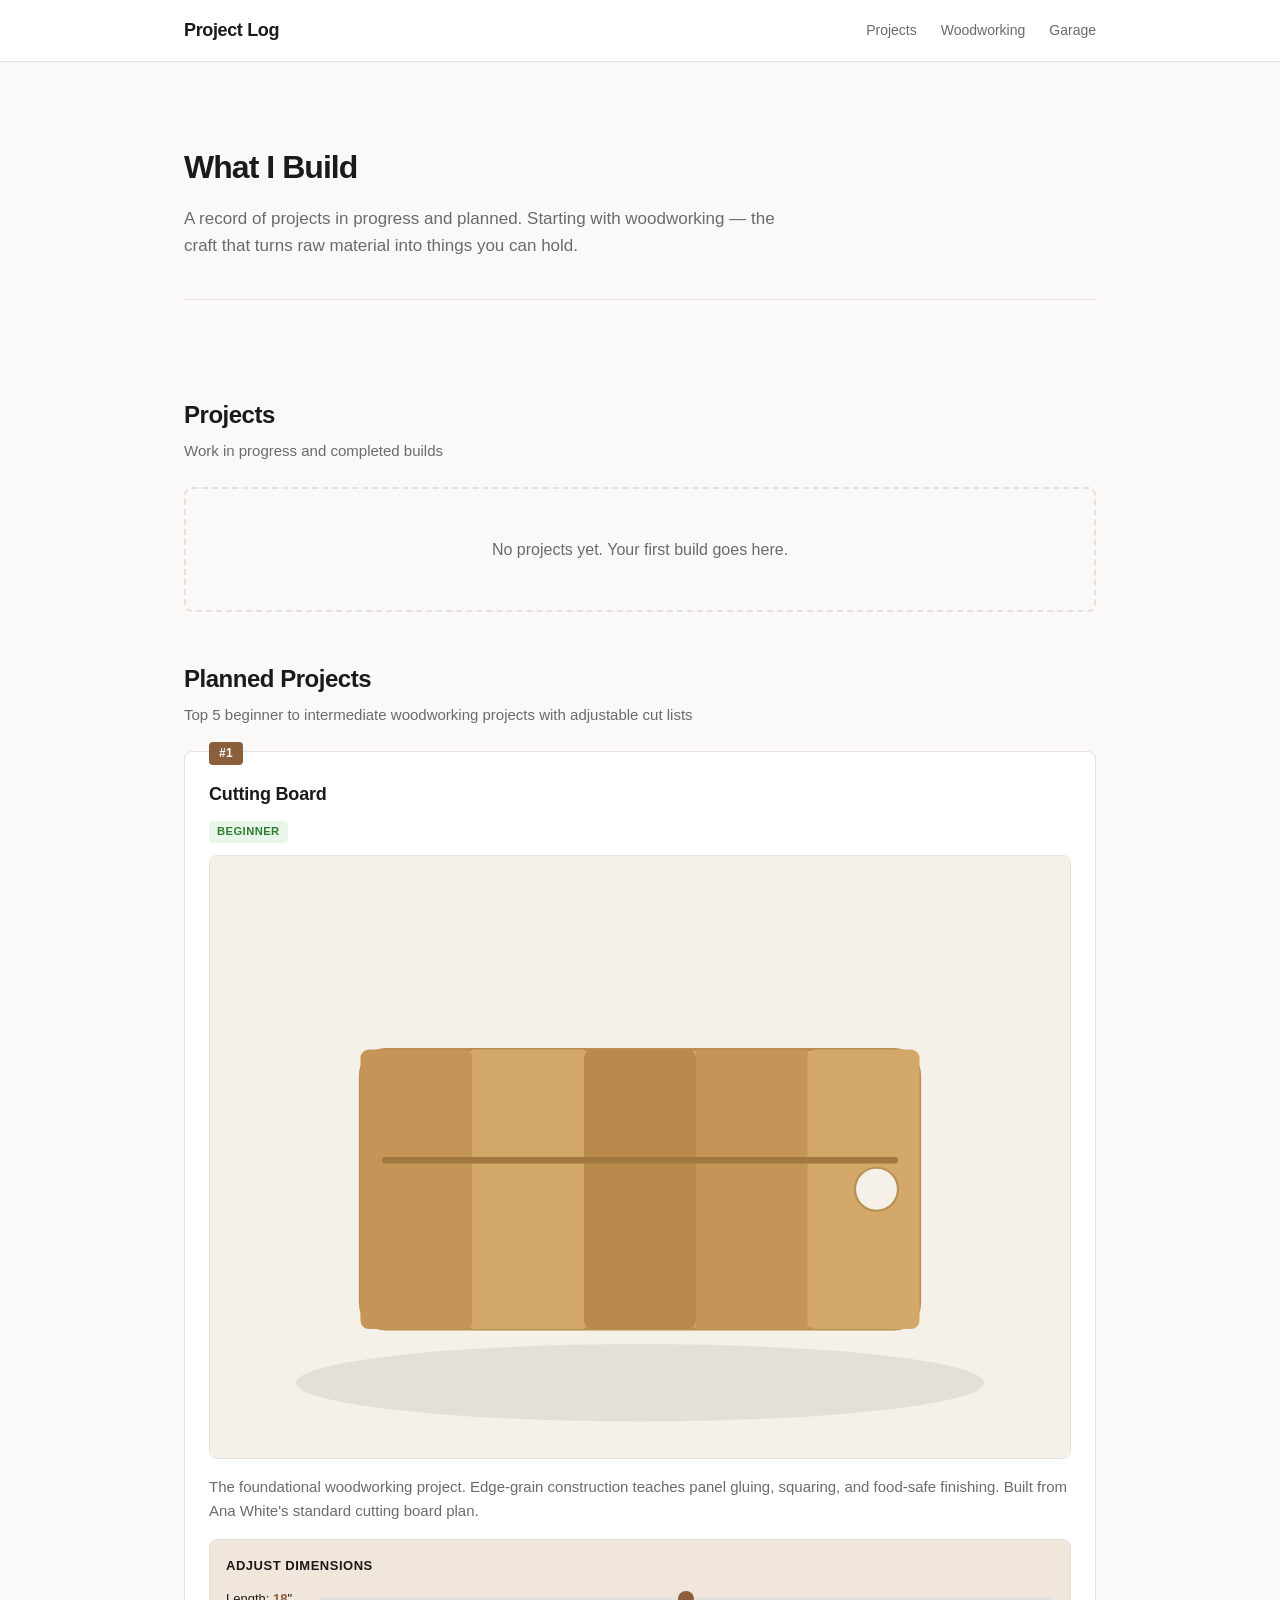
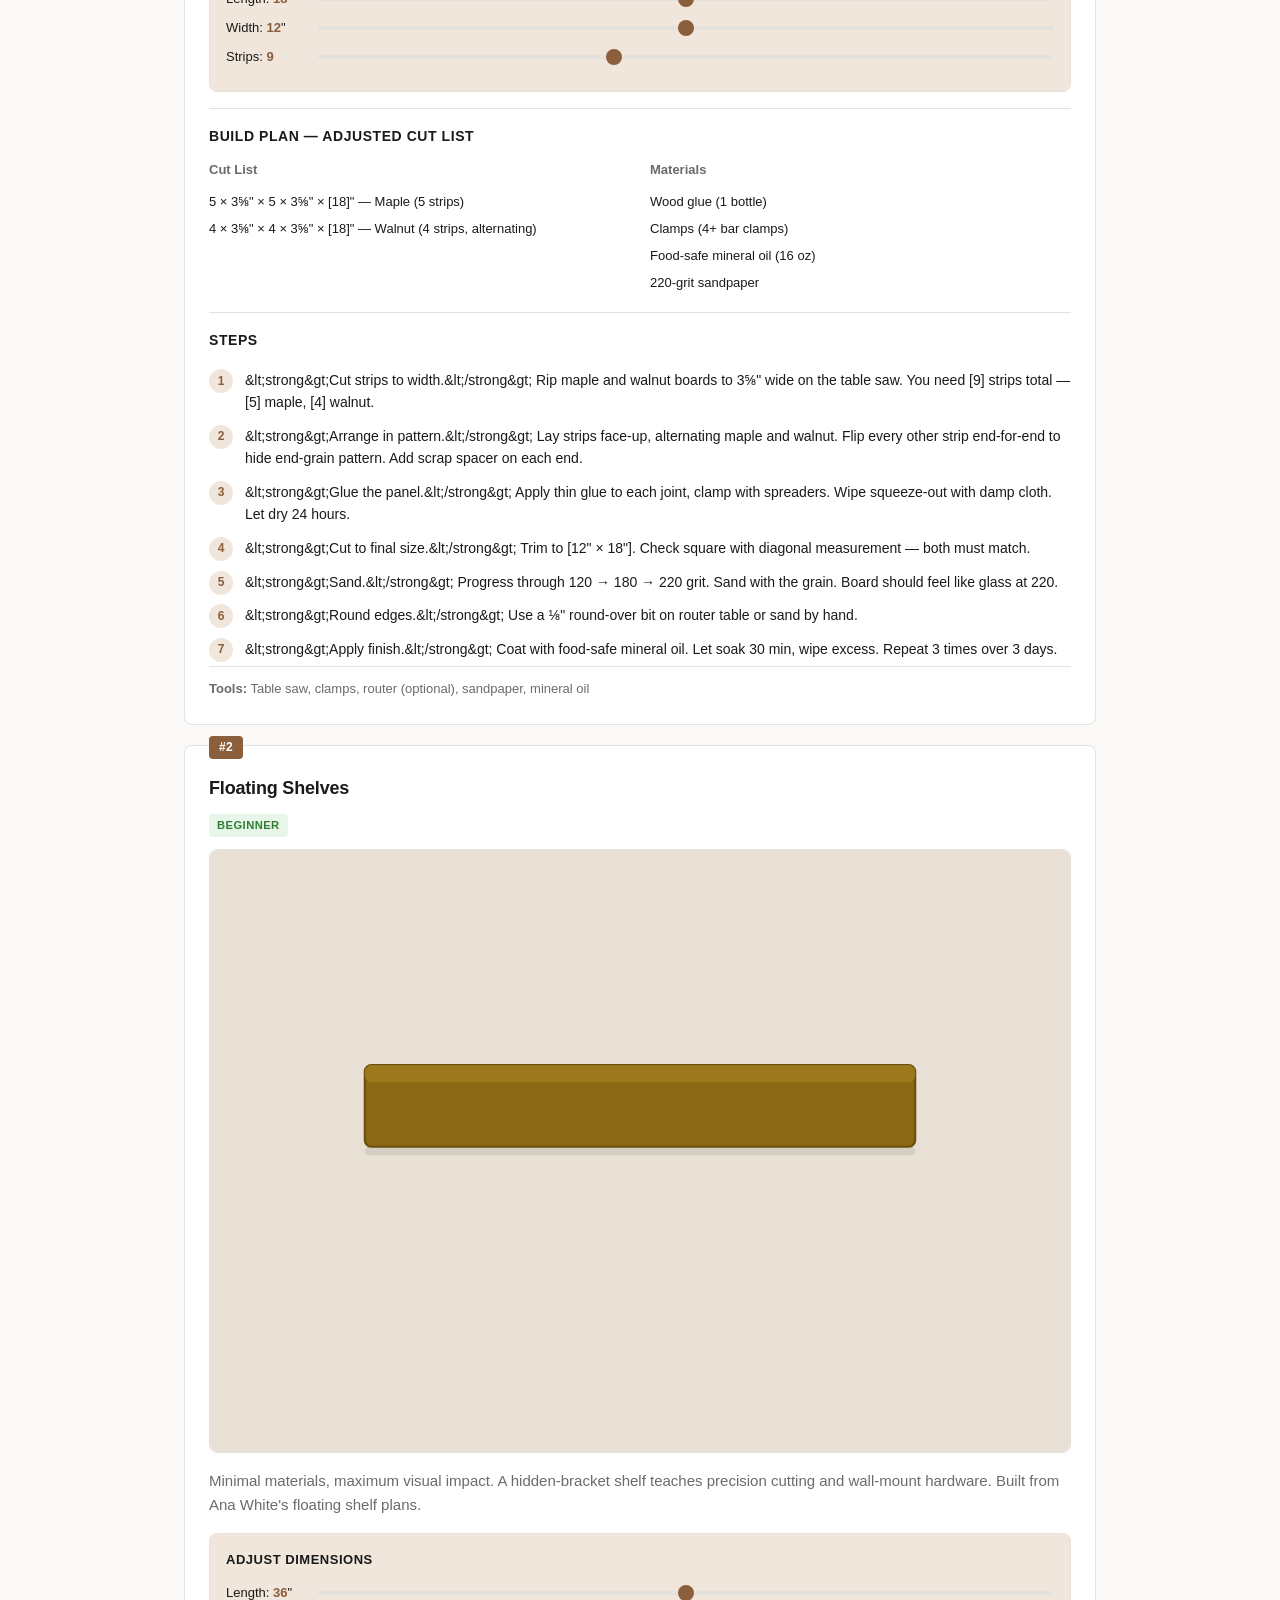
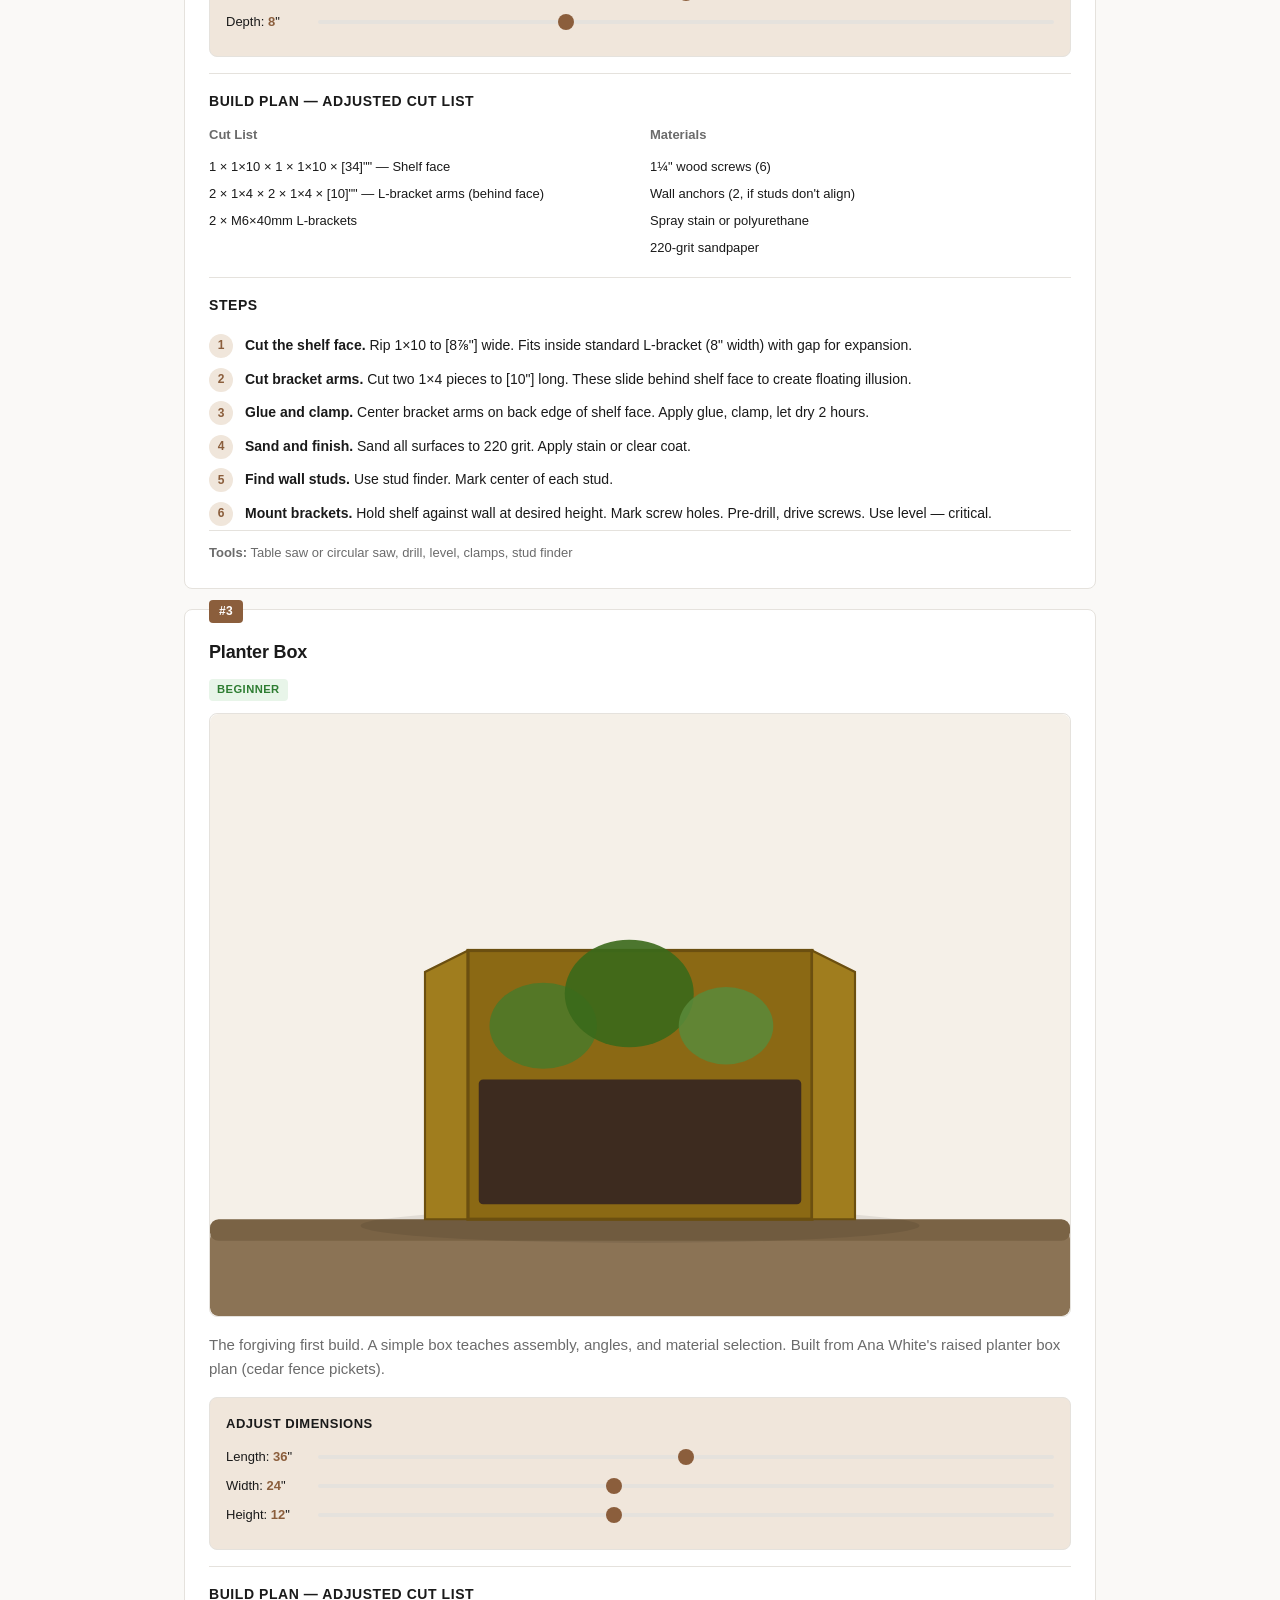
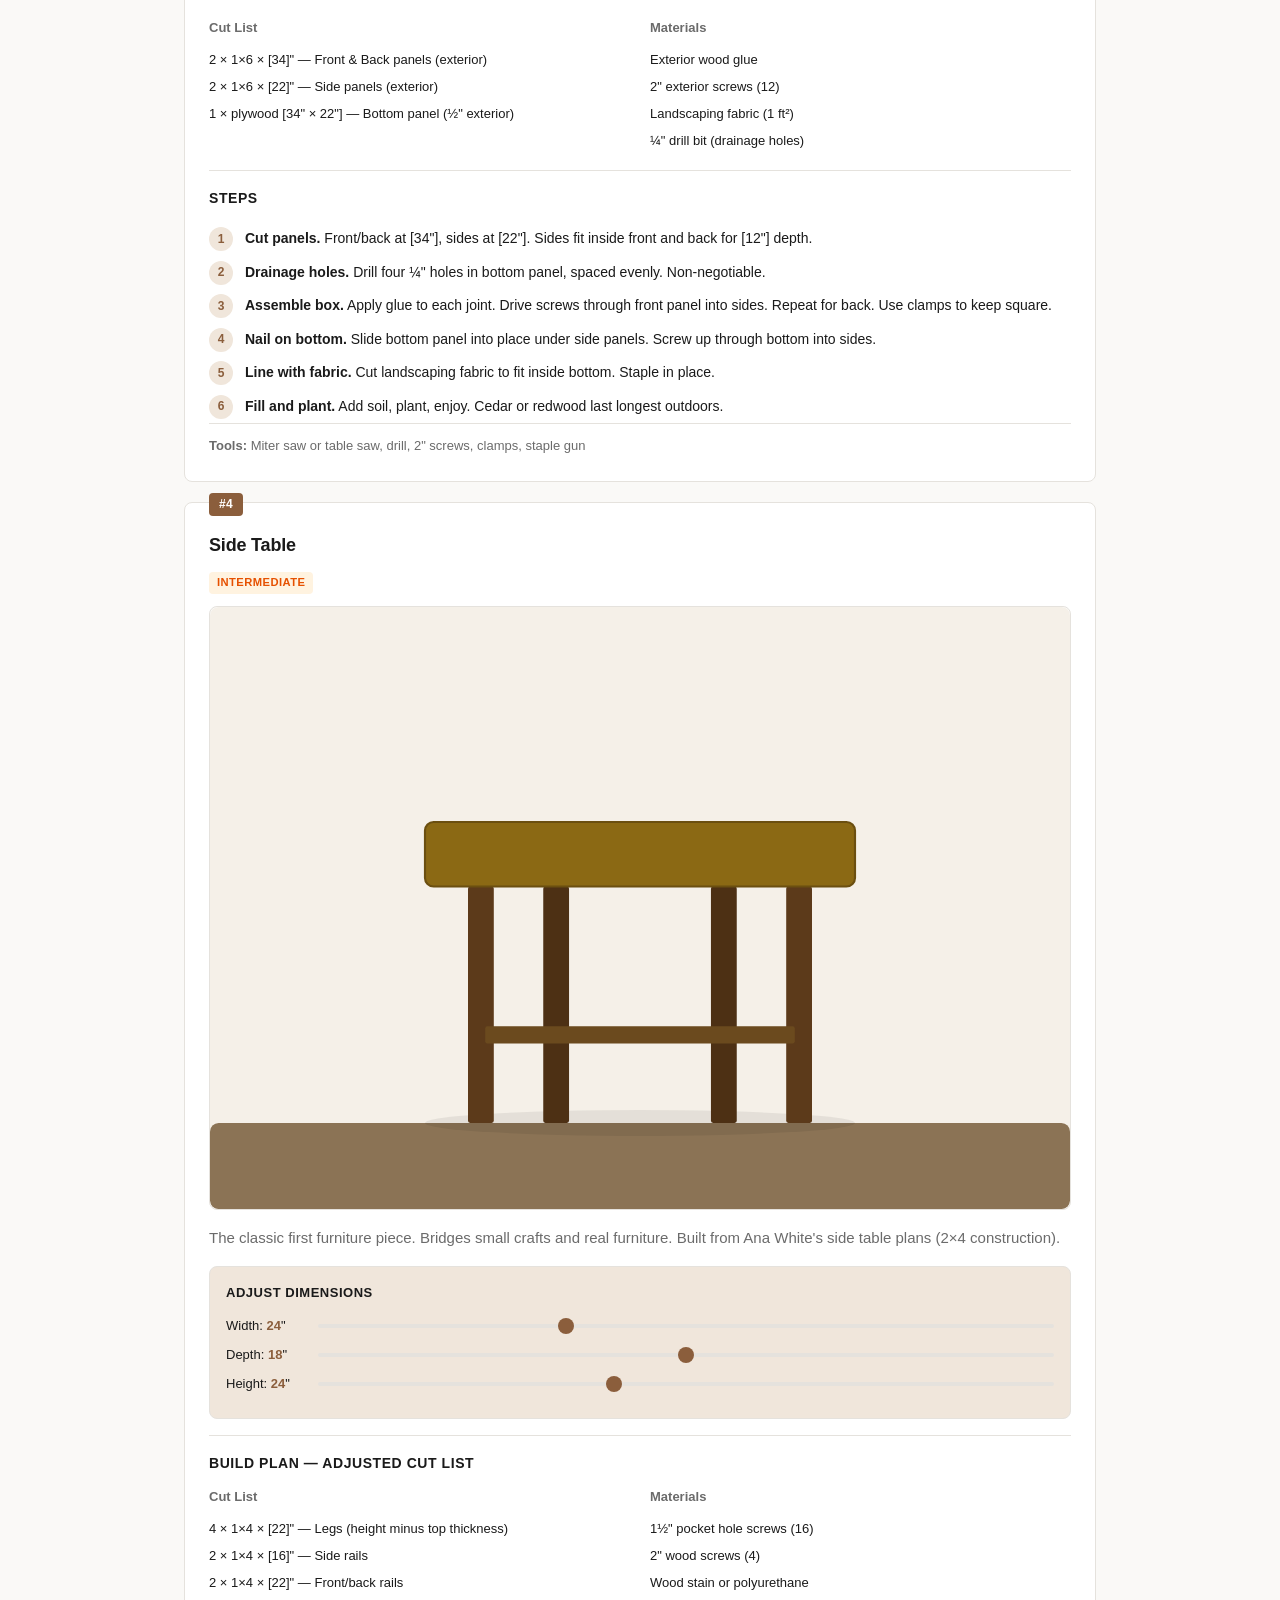
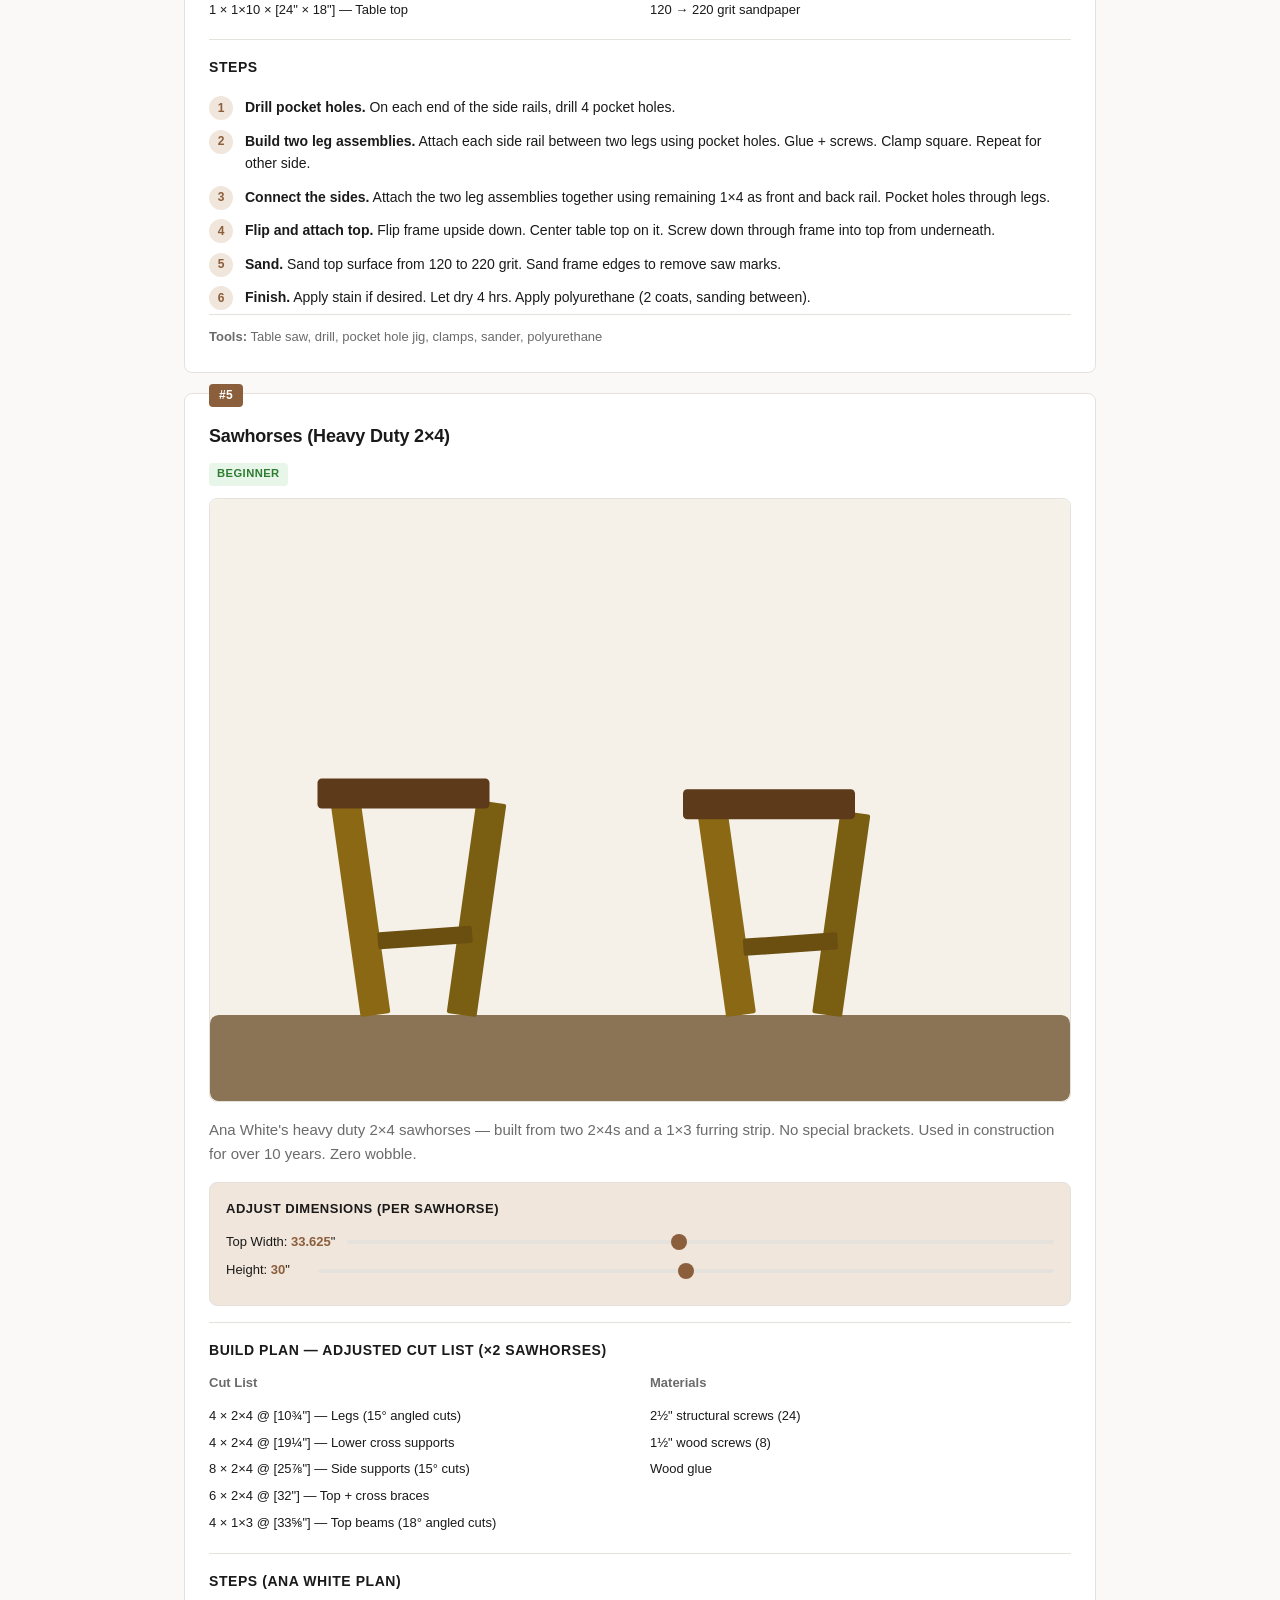
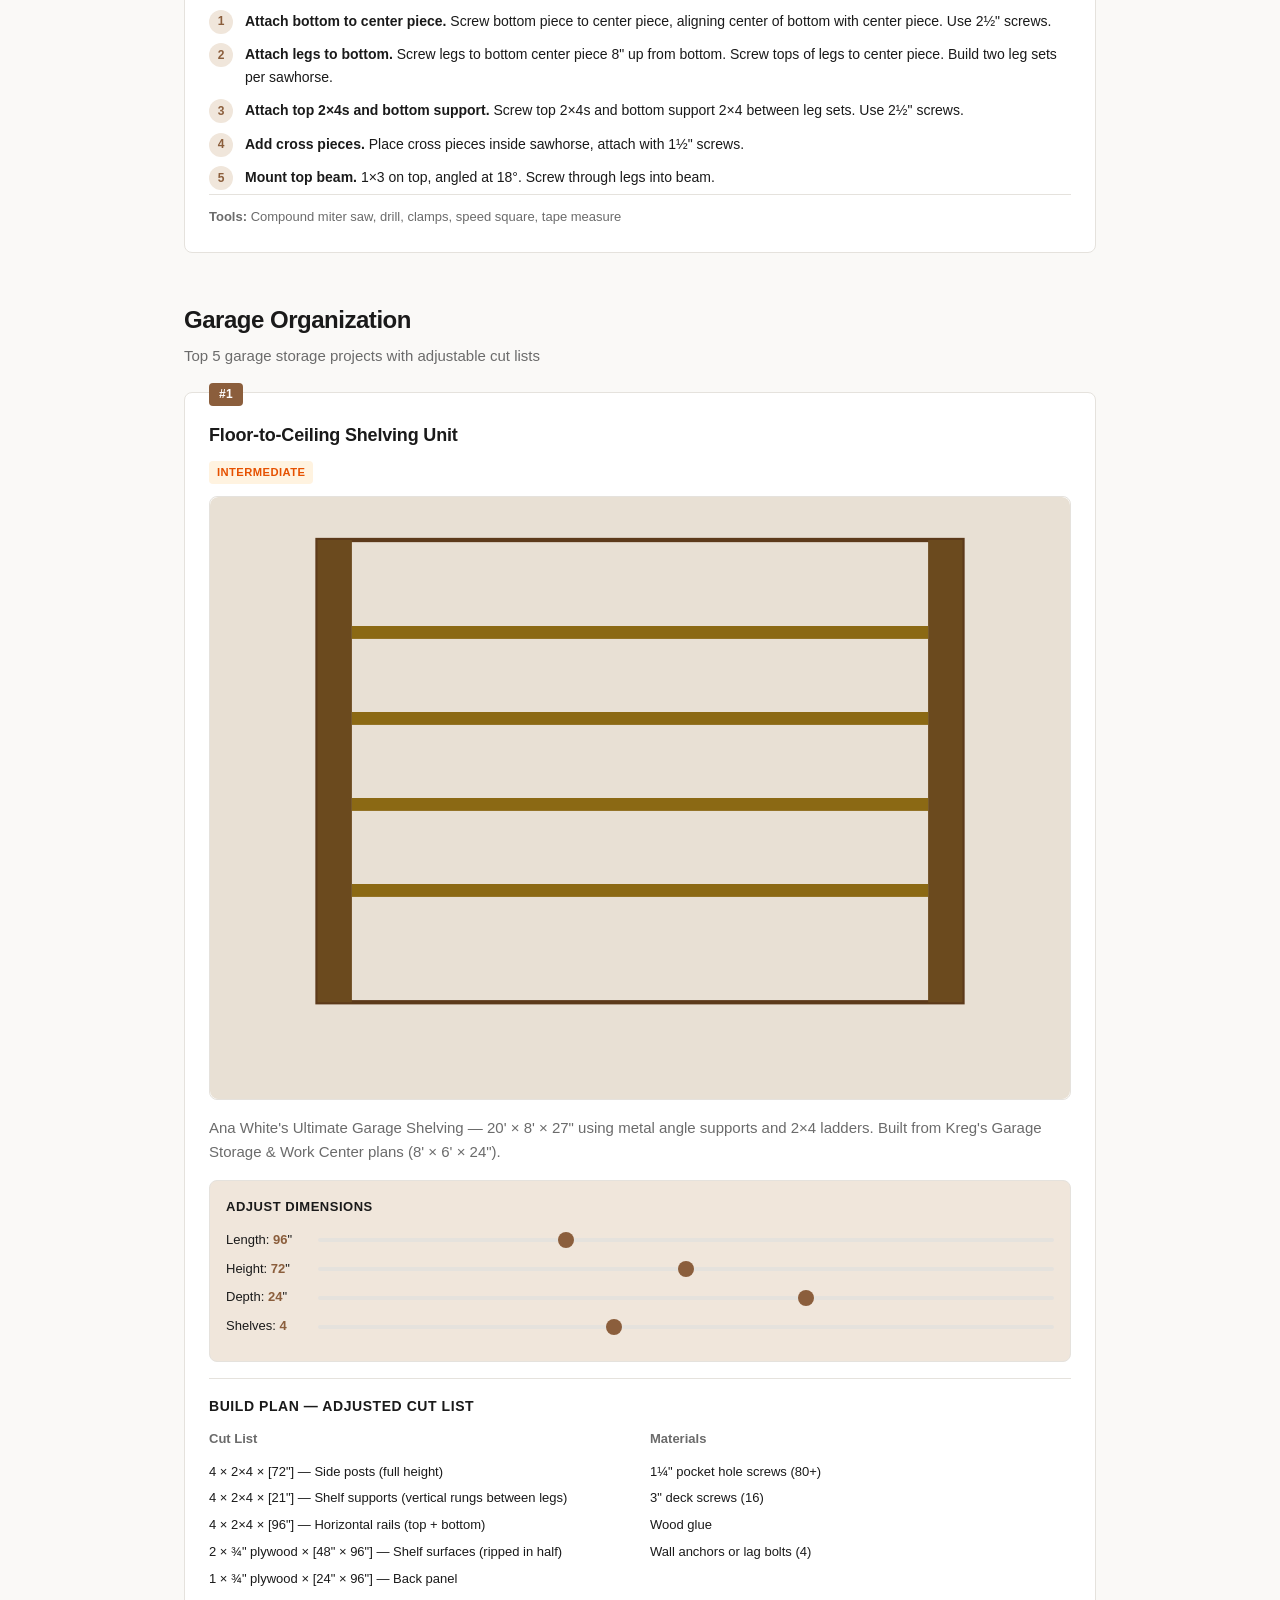
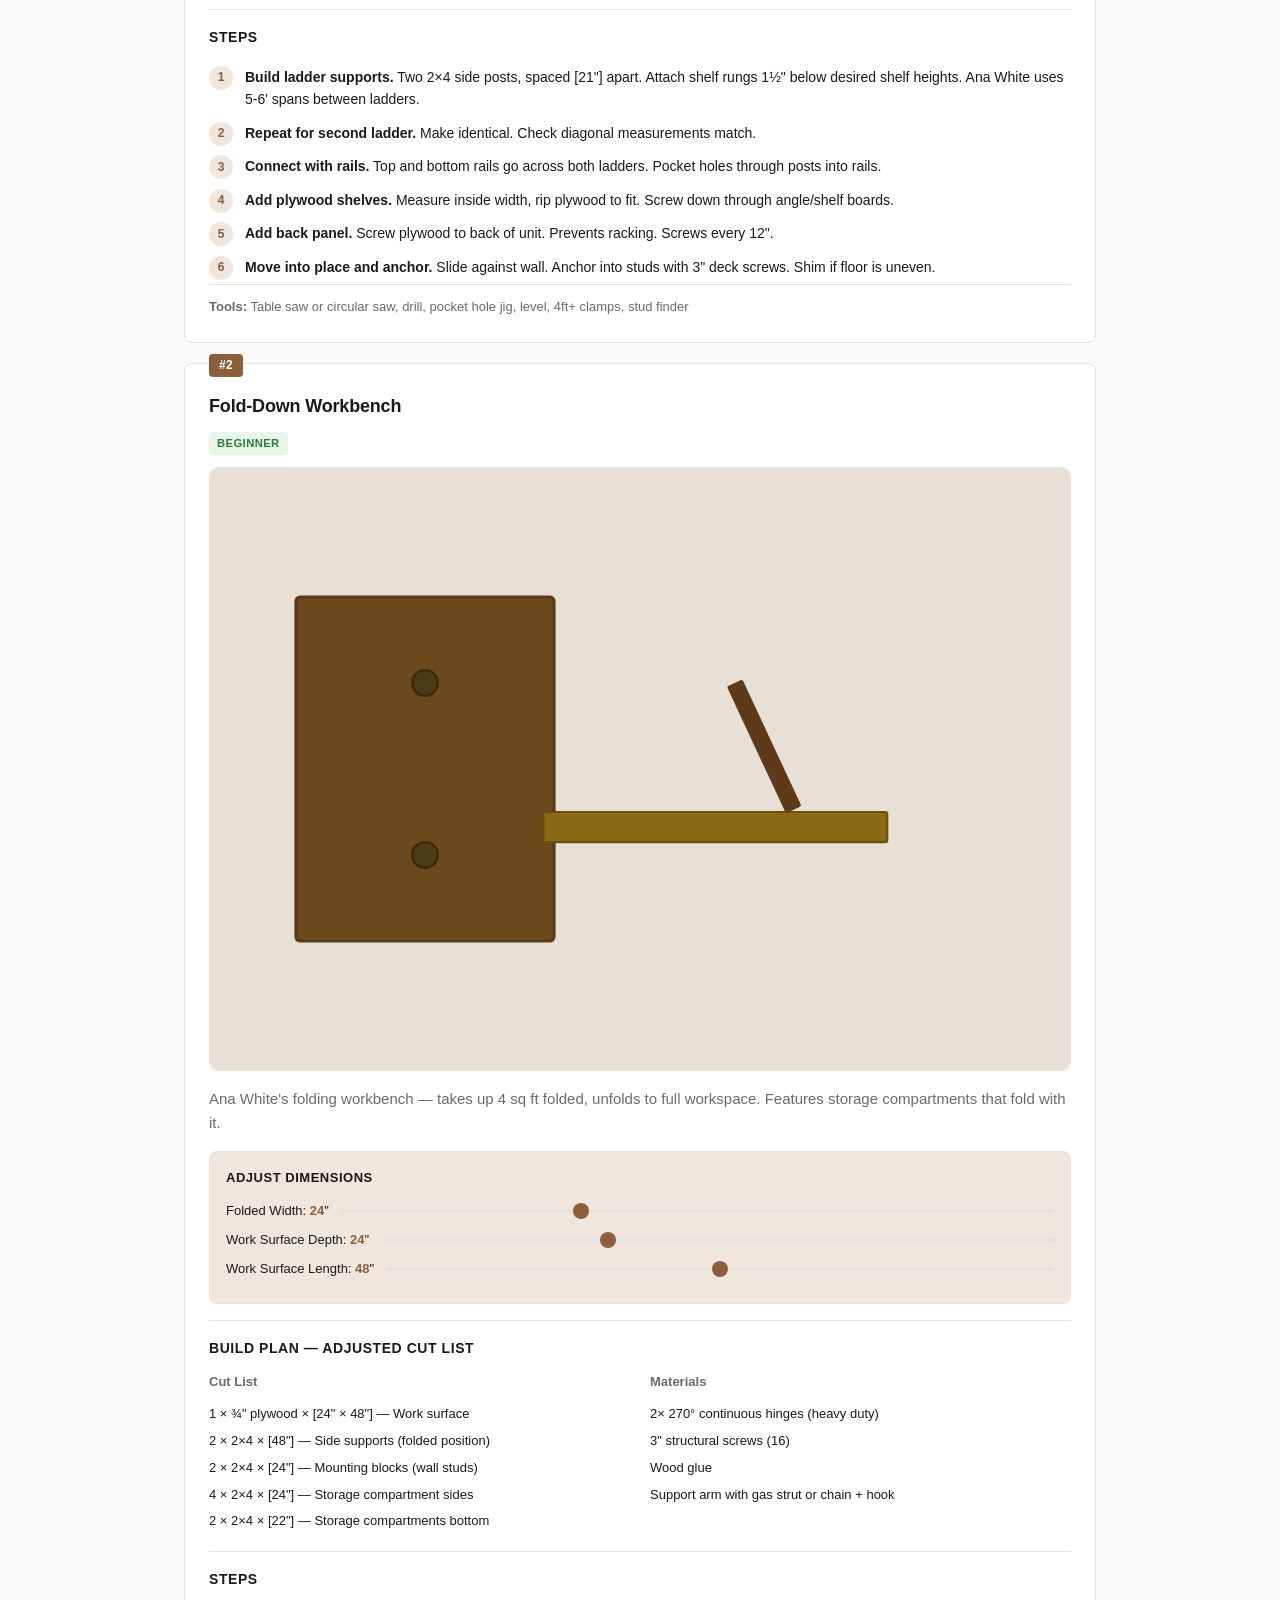
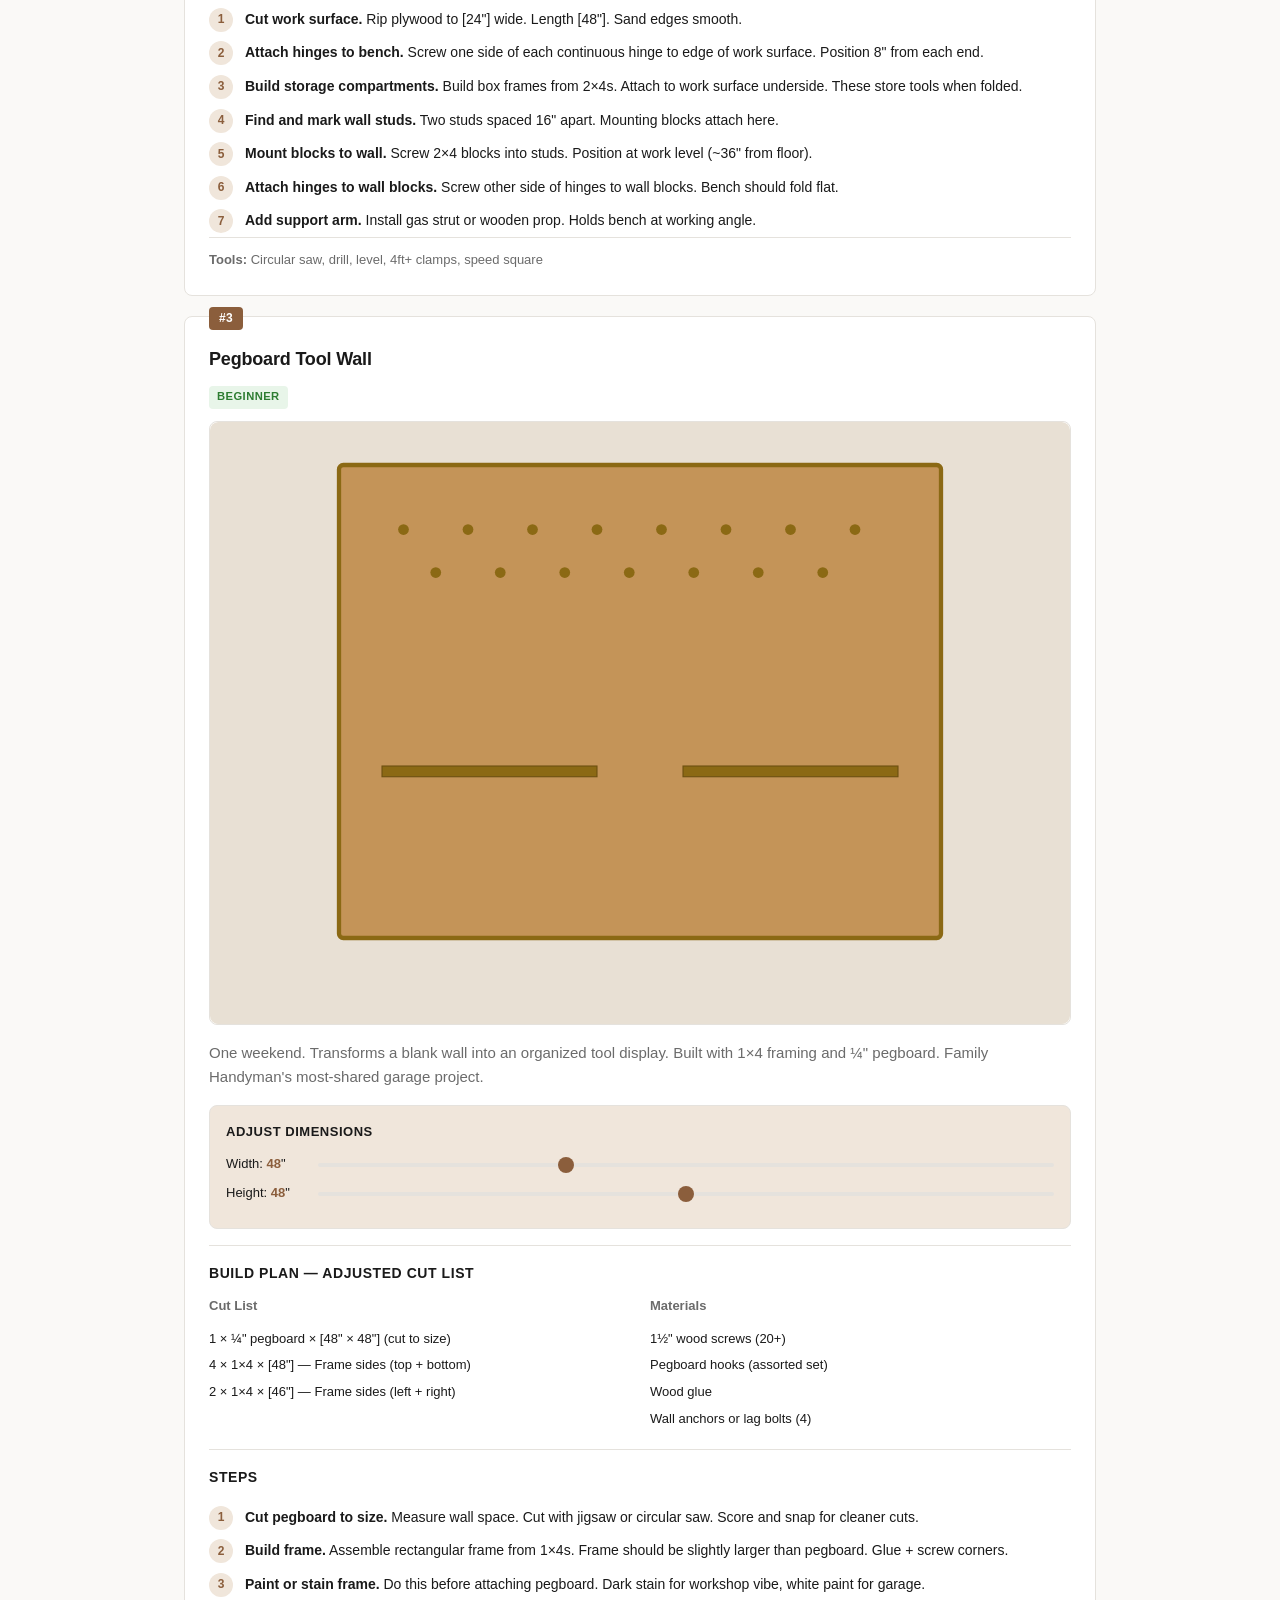
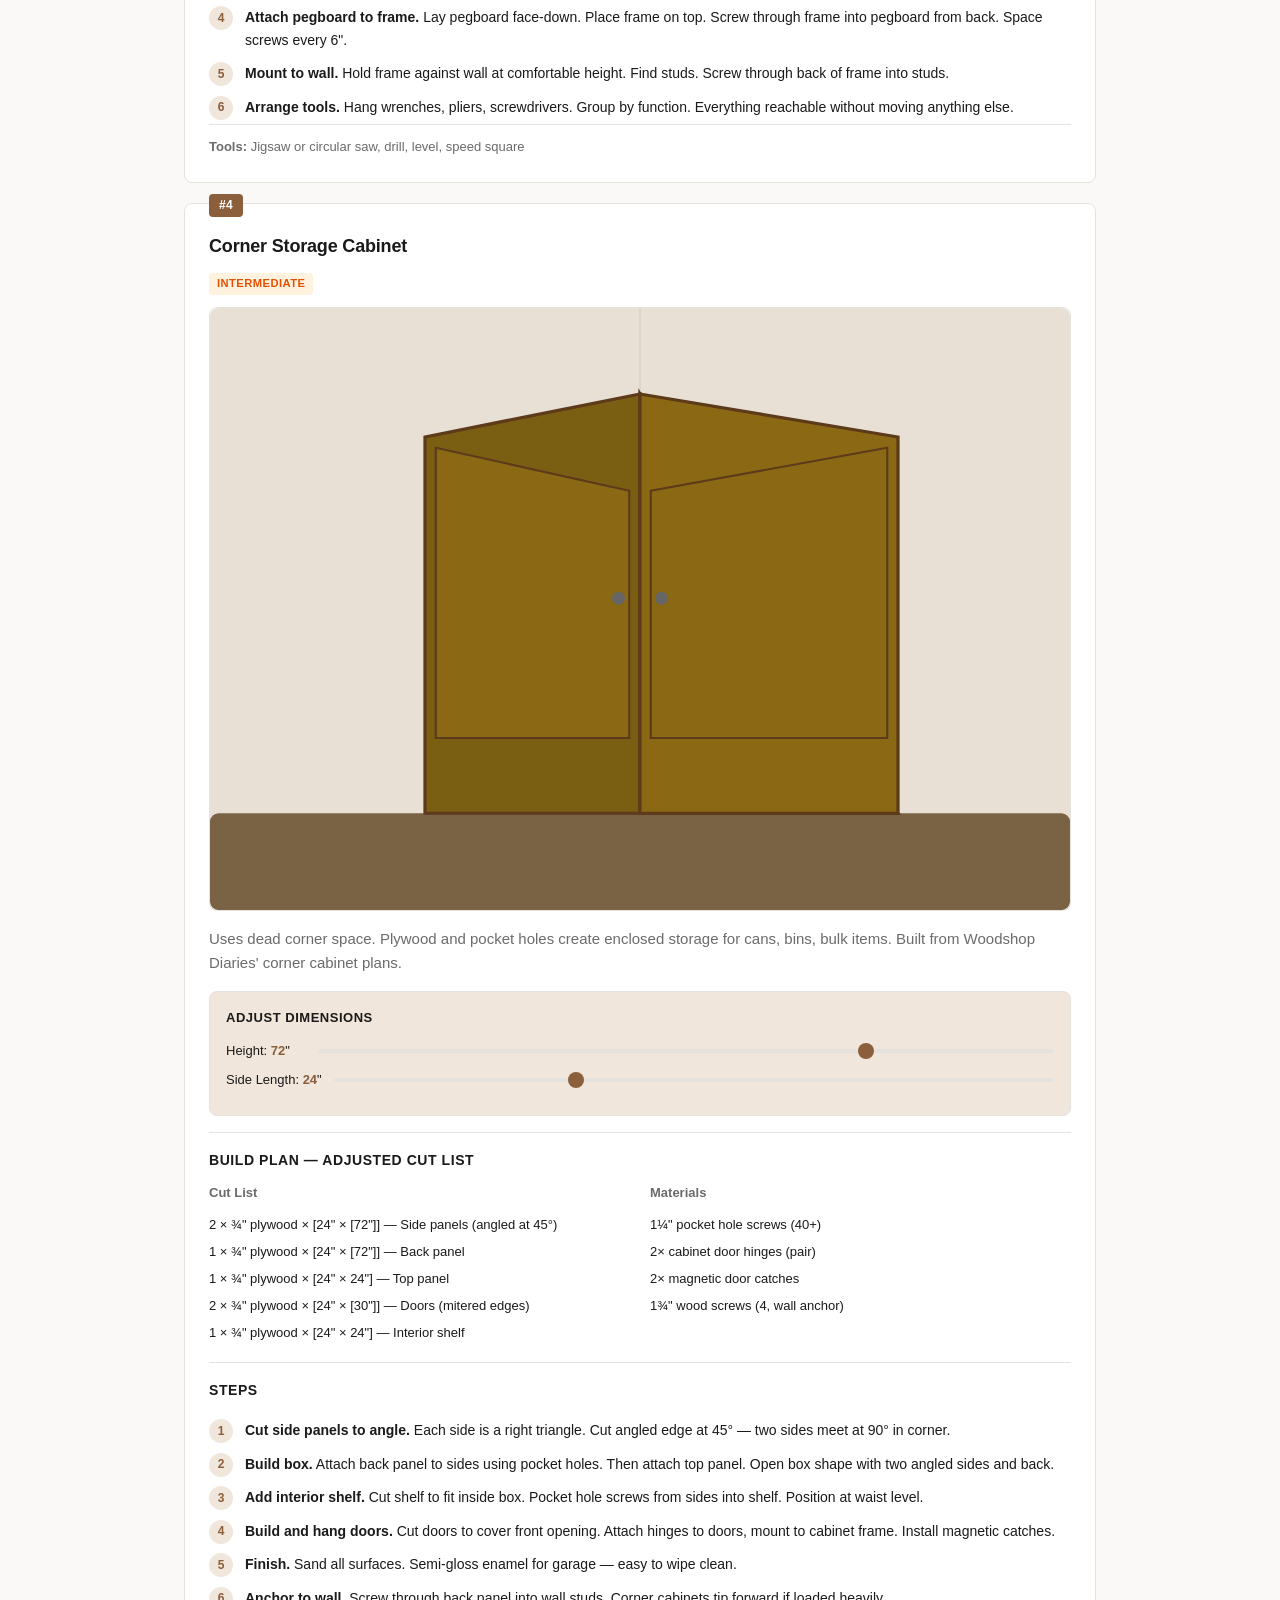
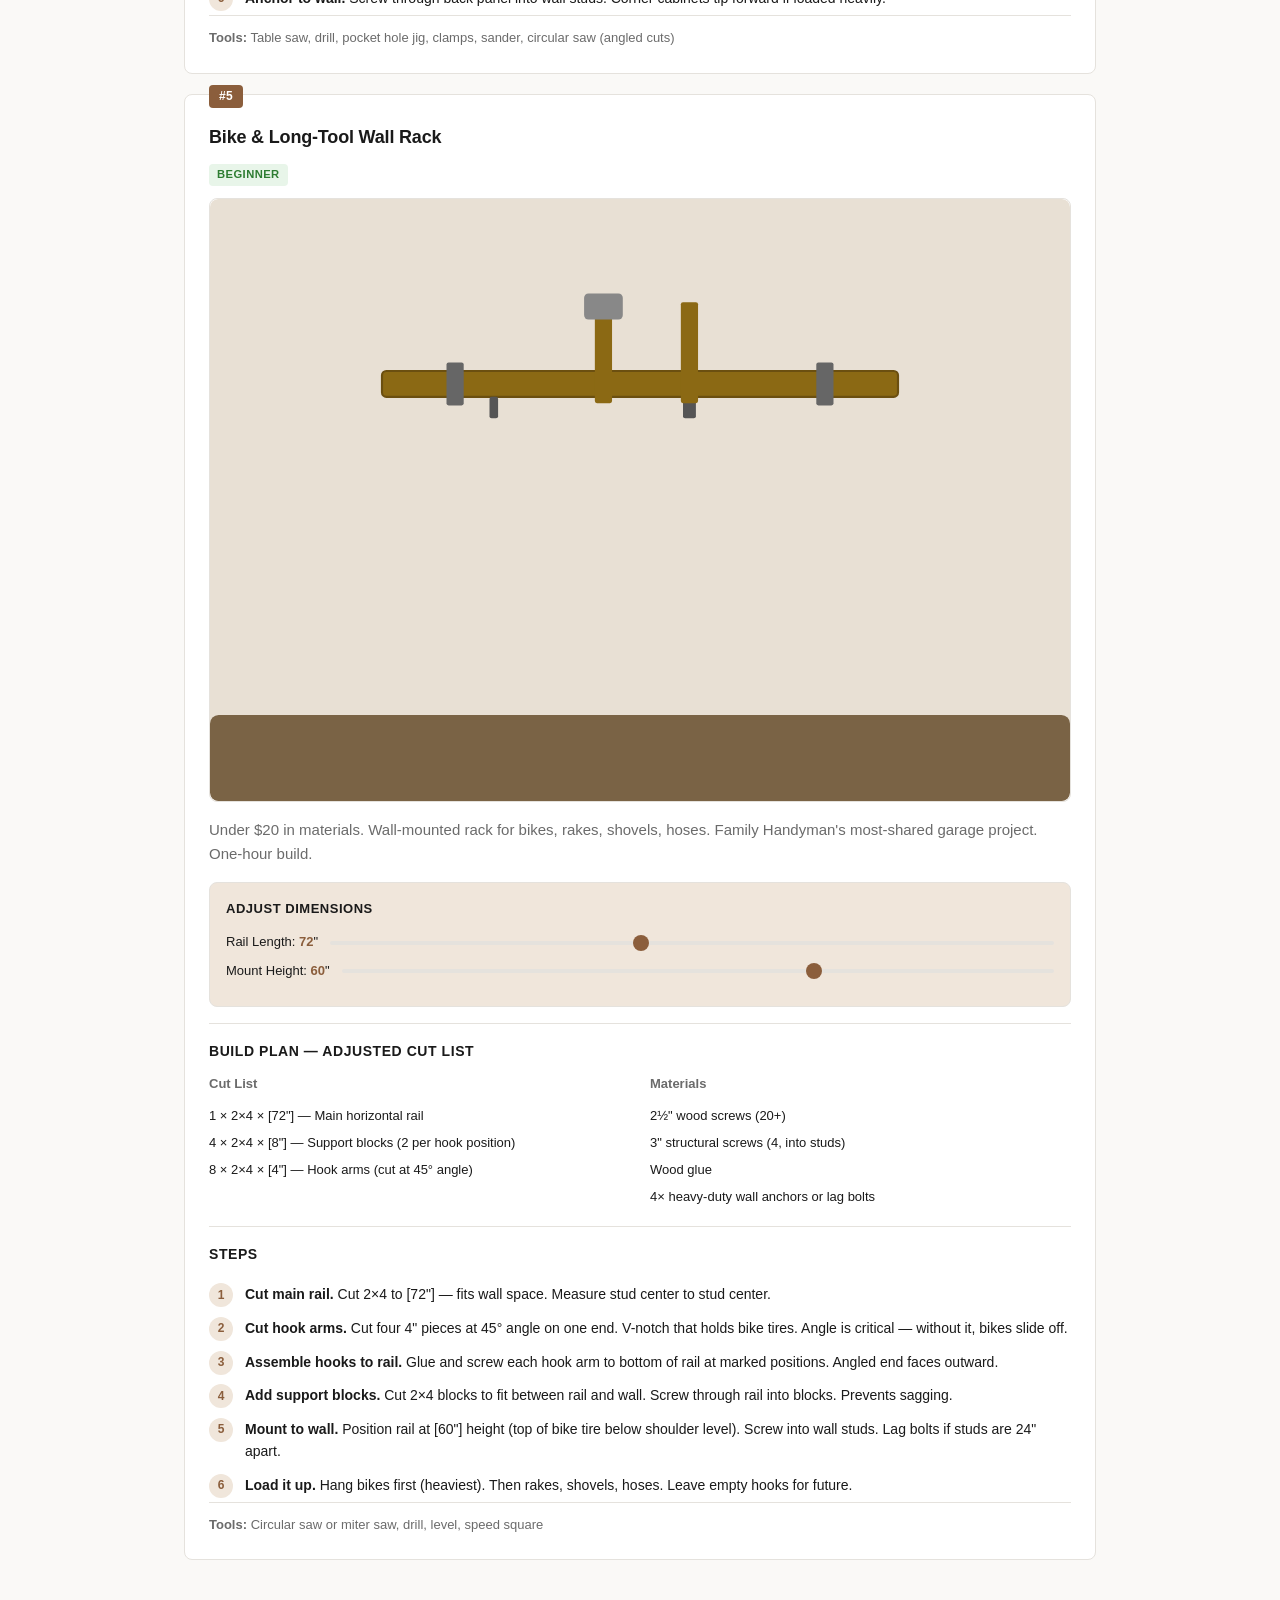
==== commit 8e9dbd12: "feat: add dynamic cut list calculator with resize sliders" ====
--- a/index.html
+++ b/index.html
@@ -39,7 +39,7 @@
         <section id="planned" class="section">
             <div class="section-header">
                 <h2>Planned Projects</h2>
-                <p class="section-subtitle">Top 5 beginner to intermediate woodworking projects</p>
+                <p class="section-subtitle">Top 5 beginner to intermediate woodworking projects with adjustable cut lists</p>
             </div>
 
             <div class="project-grid">
@@ -52,55 +52,55 @@
                     </div>
                     <div class="project-image">
                         <svg viewBox="0 0 400 280" xmlns="http://www.w3.org/2000/svg">
-                            <!-- Background -->
-                            <rect width="400" height="280" fill="#f5f0e8" rx="4"/>
-                            <!-- Shadow -->
+                            <rect width="400" height="280" fill="#f5f0e8" rx="4"/>
                             <ellipse cx="200" cy="245" rx="160" ry="18" fill="#00000012"/>
-                            <!-- Cutting board body -->
                             <rect x="70" y="90" width="260" height="130" rx="12" fill="#d4a76a" stroke="#b8904f" stroke-width="1.5"/>
-                            <!-- Edge grain strips -->
                             <rect x="70" y="90" width="52" height="130" fill="#c49458" rx="4"/>
                             <rect x="122" y="90" width="52" height="130" fill="#d4a76a"/>
                             <rect x="174" y="90" width="52" height="130" fill="#b8894a" rx="4"/>
                             <rect x="226" y="90" width="52" height="130" fill="#c49458"/>
                             <rect x="278" y="90" width="52" height="130" fill="#d4a76a" rx="4"/>
-                            <!-- Juice groove -->
                             <rect x="80" y="140" width="240" height="3" fill="#a07840" rx="1.5"/>
-                            <!-- Handle hole -->
                             <circle cx="310" cy="155" r="10" fill="#f5f0e8"/>
                             <circle cx="310" cy="155" r="10" fill="none" stroke="#b8904f" stroke-width="1"/>
-                            <!-- Wood grain texture lines -->
-                            <line x1="95" y1="100" x2="95" y2="210" stroke="#c4945840" stroke-width="0.5"/>
-                            <line x1="148" y1="100" x2="148" y2="210" stroke="#d4a76a40" stroke-width="0.5"/>
-                            <line x1="200" y1="100" x2="200" y2="210" stroke="#b8894a40" stroke-width="0.5"/>
-                            <line x1="252" y1="100" x2="252" y2="210" stroke="#c4945840" stroke-width="0.5"/>
-                            <line x1="305" y1="100" x2="305" y2="210" stroke="#d4a76a40" stroke-width="0.5"/>
-                            <!-- Small decorative elements -->
-                            <circle cx="140" cy="200" r="2" fill="#a0784040"/>
-                            <circle cx="145" cy="202" r="1.5" fill="#a0784030"/>
-                            <circle cx="200" cy="198" r="2" fill="#a0784040"/>
                         </svg>
                     </div>
                     <p class="project-desc">
                         The foundational woodworking project. Edge-grain construction teaches panel gluing,
-                        squaring, and food-safe finishing. Make one for yourself, gift one to someone you love.
-                    </p>
-
-                    <div class="plan-section">
-                        <h4>Build Plan</h4>
-                        <div class="plan-grid">
-                            <div>
-                                <h5>Cut List</h5>
-                                <ul class="cut-list">
-                                    <li>4× &quot;× 3⅝&quot; × 18&quot; — Maple (5 strips)</li>
-                                    <li>4× &quot;× 3⅝&quot; × 18&quot; — Walnut (4 strips, alternating)</li>
+                        squaring, and food-safe finishing. Built from Ana White's standard cutting board plan.
+                    </p>
+
+                    <div class="calculator-panel" data-project="cutting-board">
+                        <h4>Adjust Dimensions</h4>
+                        <div class="calc-row">
+                            <label>Length: <span class="calc-val" id="cb-len-val">18</span>"</label>
+                            <input type="range" id="cb-len" min="12" max="24" value="18" step="1">
+                        </div>
+                        <div class="calc-row">
+                            <label>Width: <span class="calc-val" id="cb-wid-val">12</span>"</label>
+                            <input type="range" id="cb-wid" min="8" max="16" value="12" step="1">
+                        </div>
+                        <div class="calc-row">
+                            <label>Strips: <span class="calc-val" id="cb-strips-val">9</span></label>
+                            <input type="range" id="cb-strips" min="5" max="15" value="9" step="2">
+                        </div>
+                    </div>
+
+                    <div class="plan-section">
+                        <h4>Build Plan — Adjusted Cut List</h4>
+                        <div class="plan-grid">
+                            <div>
+                                <h5>Cut List</h5>
+                                <ul class="cut-list" id="cb-cutlist">
+                                    <li>5 × 3⅝" × [18]" — Maple (5 strips)</li>
+                                    <li>4 × 3⅝" × [18]" — Walnut (4 strips, alternating)</li>
                                 </ul>
                             </div>
                             <div>
                                 <h5>Materials</h5>
                                 <ul class="cut-list">
                                     <li>Wood glue (1 bottle)</li>
-                                    <li>Clamps (4+ bar clamps or pipe clamps)</li>
+                                    <li>Clamps (4+ bar clamps)</li>
                                     <li>Food-safe mineral oil (16 oz)</li>
                                     <li>220-grit sandpaper</li>
                                 </ul>
@@ -111,34 +111,13 @@
                     <div class="plan-section">
                         <h4>Steps</h4>
                         <ol class="steps-list">
-                            <li>
-                                <strong>Cut strips to width.</strong> Rip maple and walnut boards to 3⅝&quot; wide on the table saw.
-                                You need 9 strips total — 5 maple, 4 walnut.
-                            </li>
-                            <li>
-                                <strong>Arrange in pattern.</strong> Lay strips face-up, alternating maple and walnut.
-                                Flip every other strip end-for-end to hide end-grain pattern. Add a scrap spacer on each end.
-                            </li>
-                            <li>
-                                <strong>Glue the panel.</strong> Apply thin glue to each joint, clamp with spreaders.
-                                Wipe squeeze-out with a damp cloth. Let dry 24 hours.
-                            </li>
-                            <li>
-                                <strong>Cut to final size.</strong> Trim to 12&quot; × 18&quot;. Check square with diagonal measurement.
-                                Both diagonals must match — if they don't, it's out of square.
-                            </li>
-                            <li>
-                                <strong>Sand the surface.</strong> Progress through 120 → 180 → 220 grit.
-                                Sand with the grain. The board should feel like glass at 220.
-                            </li>
-                            <li>
-                                <strong>Round the edges.</strong> Use a ⅛&quot; round-over bit on the router table
-                                or sand edges by hand. This prevents splinters and gives a finished look.
-                            </li>
-                            <li>
-                                <strong>Apply finish.</strong> Coat generously with food-safe mineral oil.
-                                Let soak 30 minutes, wipe excess. Repeat 3 times over 3 days. This is what makes it food-safe.
-                            </li>
+                            <li><strong>Cut strips to width.</strong> Rip maple and walnut boards to 3⅝" wide on the table saw. You need [9] strips total — [5] maple, [4] walnut.</li>
+                            <li><strong>Arrange in pattern.</strong> Lay strips face-up, alternating maple and walnut. Flip every other strip end-for-end to hide end-grain pattern. Add scrap spacer on each end.</li>
+                            <li><strong>Glue the panel.</strong> Apply thin glue to each joint, clamp with spreaders. Wipe squeeze-out with damp cloth. Let dry 24 hours.</li>
+                            <li><strong>Cut to final size.</strong> Trim to [12" × 18"]. Check square with diagonal measurement — both must match.</li>
+                            <li><strong>Sand.</strong> Progress through 120 → 180 → 220 grit. Sand with the grain. Board should feel like glass at 220.</li>
+                            <li><strong>Round edges.</strong> Use a ⅛" round-over bit on router table or sand by hand.</li>
+                            <li><strong>Apply finish.</strong> Coat with food-safe mineral oil. Let soak 30 min, wipe excess. Repeat 3 times over 3 days.</li>
                         </ol>
                     </div>
 
@@ -156,61 +135,45 @@
                     </div>
                     <div class="project-image">
                         <svg viewBox="0 0 400 280" xmlns="http://www.w3.org/2000/svg">
-                            <!-- Background -->
-                            <rect width="400" height="280" fill="#f5f0e8" rx="4"/>
-                            <!-- Wall -->
+                            <rect width="400" height="280" fill="#f5f0e8" rx="4"/>
                             <rect x="0" y="0" width="400" height="280" fill="#e8e0d4" rx="4"/>
-                            <!-- Wall texture -->
-                            <line x1="50" y1="0" x2="50" y2="280" stroke="#e0d8cc" stroke-width="0.5"/>
-                            <line x1="150" y1="0" x2="150" y2="280" stroke="#e0d8cc" stroke-width="0.5"/>
-                            <line x1="250" y1="0" x2="250" y2="280" stroke="#e0d8cc" stroke-width="0.5"/>
-                            <line x1="350" y1="0" x2="350" y2="280" stroke="#e0d8cc" stroke-width="0.5"/>
-                            <!-- Shadow from shelf -->
                             <rect x="72" y="138" width="256" height="4" fill="#00000015" rx="2"/>
-                            <!-- Shelf board -->
                             <rect x="72" y="100" width="256" height="38" rx="3" fill="#8b6914" stroke="#6b4f10" stroke-width="1"/>
-                            <!-- Shelf top surface (lighter) -->
                             <rect x="72" y="100" width="256" height="8" rx="3" fill="#a07d1e" opacity="0.8"/>
-                            <!-- Wood grain on shelf -->
-                            <line x1="100" y1="115" x2="300" y2="115" stroke="#7a5e12" stroke-width="0.5" opacity="0.5"/>
-                            <line x1="80" y1="125" x2="320" y2="125" stroke="#7a5e12" stroke-width="0.5" opacity="0.5"/>
-                            <line x1="90" y1="130" x2="310" y2="130" stroke="#7a5e12" stroke-width="0.5" opacity="0.5"/>
-                            <!-- Hidden bracket (small vertical piece) -->
-                            <rect x="100" y="100" width="12" height="38" fill="#6b4f10" rx="1"/>
-                            <rect x="288" y="100" width="12" height="38" fill="#6b4f10" rx="1"/>
-                            <!-- Items on shelf -->
-                            <rect x="120" y="65" width="40" height="35" rx="2" fill="#5a7a3a" opacity="0.7"/>
-                            <rect x="125" y="55" width="30" height="12" rx="1" fill="#4a6a2a" opacity="0.8"/>
-                            <!-- Small plant pot -->
-                            <rect x="115" y="72" width="50" height="28" rx="3" fill="#c49458"/>
-                            <!-- Books -->
-                            <rect x="200" y="72" width="18" height="28" rx="1" fill="#8b4513" opacity="0.7"/>
-                            <rect x="220" y="75" width="16" height="25" rx="1" fill="#5c4033" opacity="0.7"/>
-                            <rect x="238" y="70" width="15" height="30" rx="1" fill="#a0522d" opacity="0.7"/>
                         </svg>
                     </div>
                     <p class="project-desc">
                         Minimal materials, maximum visual impact. A hidden-bracket shelf teaches precision cutting
-                        and wall-mount hardware. Build one to start — then make a set of three for a gallery wall.
-                    </p>
-
-                    <div class="plan-section">
-                        <h4>Build Plan</h4>
-                        <div class="plan-grid">
-                            <div>
-                                <h5>Cut List</h5>
-                                <ul class="cut-list">
-                                    <li>1× 1×10 × 36&quot; — Pine, Oak, or Poplar</li>
-                                    <li>1× 1×10 × 34&quot; — Same species (shelf face)</li>
-                                    <li>2× 1×4 × 8&quot; — L-bracket arms</li>
-                                    <li>2× M6×40mm L-brackets (2-pack)</li>
-                                </ul>
-                            </div>
-                            <div>
-                                <h5>Materials</h5>
-                                <ul class="cut-list">
-                                    <li>Wood glue</li>
-                                    <li>1¼&quot; wood screws (6)</li>
+                        and wall-mount hardware. Built from Ana White's floating shelf plans.
+                    </p>
+
+                    <div class="calculator-panel" data-project="floating-shelves">
+                        <h4>Adjust Dimensions</h4>
+                        <div class="calc-row">
+                            <label>Length: <span class="calc-val" id="fs-len-val">36</span>"</label>
+                            <input type="range" id="fs-len" min="24" max="48" value="36" step="1">
+                        </div>
+                        <div class="calc-row">
+                            <label>Depth: <span class="calc-val" id="fs-dep-val">8</span>"</label>
+                            <input type="range" id="fs-dep" min="6" max="12" value="8" step="1">
+                        </div>
+                    </div>
+
+                    <div class="plan-section">
+                        <h4>Build Plan — Adjusted Cut List</h4>
+                        <div class="plan-grid">
+                            <div>
+                                <h5>Cut List</h5>
+                                <ul class="cut-list" id="fs-cutlist">
+                                    <li>1 × 1×10 × [34]" — Shelf face</li>
+                                    <li>2 × 1×4 × [10]" — L-bracket arms (behind face)</li>
+                                    <li>2 × M6×40mm L-brackets</li>
+                                </ul>
+                            </div>
+                            <div>
+                                <h5>Materials</h5>
+                                <ul class="cut-list">
+                                    <li>1¼" wood screws (6)</li>
                                     <li>Wall anchors (2, if studs don't align)</li>
                                     <li>Spray stain or polyurethane</li>
                                     <li>220-grit sandpaper</li>
@@ -222,30 +185,12 @@
                     <div class="plan-section">
                         <h4>Steps</h4>
                         <ol class="steps-list">
-                            <li>
-                                <strong>Cut the shelf face.</strong> Rip the 1×10 to 8⅞&quot; wide. This fits inside a standard
-                                L-bracket (which has an 8&quot; width) with a tiny gap for expansion.
-                            </li>
-                            <li>
-                                <strong>Cut the L-bracket arms.</strong> Cut two 1×4 pieces to 10&quot; long.
-                                These slide behind the shelf face to create the "floating" illusion.
-                            </li>
-                            <li>
-                                <strong>Glue and clamp the shelf face to the brackets.</strong>
-                                Center the bracket arms on the back edge of the shelf face. Apply glue, clamp, let dry 2 hours.
-                            </li>
-                            <li>
-                                <strong>Sand and finish.</strong> Sand all surfaces to 220 grit. Apply stain or clear coat.
-                                This is the step where the shelf starts looking like furniture.
-                            </li>
-                            <li>
-                                <strong>Find wall studs.</strong> Use a stud finder. Mark center of each stud.
-                                If your bracket holes don't align with studs, use wall anchors rated for 50+ lbs each.
-                            </li>
-                            <li>
-                                <strong>Mount brackets to wall.</strong> Hold shelf against wall at desired height.
-                                Mark screw holes through bracket. Pre-drill, then drive screws. Use a level — this is critical.
-                            </li>
+                            <li><strong>Cut the shelf face.</strong> Rip 1×10 to [8⅞"] wide. Fits inside standard L-bracket (8" width) with gap for expansion.</li>
+                            <li><strong>Cut bracket arms.</strong> Cut two 1×4 pieces to [10"] long. These slide behind shelf face to create floating illusion.</li>
+                            <li><strong>Glue and clamp.</strong> Center bracket arms on back edge of shelf face. Apply glue, clamp, let dry 2 hours.</li>
+                            <li><strong>Sand and finish.</strong> Sand all surfaces to 220 grit. Apply stain or clear coat.</li>
+                            <li><strong>Find wall studs.</strong> Use stud finder. Mark center of each stud.</li>
+                            <li><strong>Mount brackets.</strong> Hold shelf against wall at desired height. Mark screw holes. Pre-drill, drive screws. Use level — critical.</li>
                         </ol>
                     </div>
 
@@ -263,62 +208,58 @@
                     </div>
                     <div class="project-image">
                         <svg viewBox="0 0 400 280" xmlns="http://www.w3.org/2000/svg">
-                            <!-- Background -->
-                            <rect width="400" height="280" fill="#f5f0e8" rx="4"/>
-                            <!-- Ground / surface -->
+                            <rect width="400" height="280" fill="#f5f0e8" rx="4"/>
                             <rect x="0" y="240" width="400" height="40" fill="#8b7355" rx="4"/>
                             <rect x="0" y="235" width="400" height="10" fill="#7a6345" rx="4"/>
-                            <!-- Shadow -->
                             <ellipse cx="200" cy="238" rx="130" ry="8" fill="#00000015"/>
-                            <!-- Planter back wall -->
-                            <rect x="120" y="110" width="160" height="125" fill="#8b6914" stroke="#6b4f10" stroke-width="1.5" rx="2"/>
-                            <!-- Planter front wall -->
-                            <rect x="120" y="110" width="160" height="125" fill="none" stroke="#6b4f10" stroke-width="1.5" rx="2"/>
-                            <rect x="120" y="110" width="160" height="5" fill="#6b4f10" rx="2"/>
-                            <!-- Planter left wall (perspective) -->
                             <polygon points="120,110 100,120 100,235 120,235" fill="#a07d1e" stroke="#6b4f10" stroke-width="1"/>
-                            <!-- Planter right wall (perspective) -->
+                            <rect x="120" y="110" width="160" height="125" fill="#8b6914" stroke="#6b4f10" stroke-width="1.5"/>
                             <polygon points="280,110 300,120 300,235 280,235" fill="#a07d1e" stroke="#6b4f10" stroke-width="1"/>
-                            <!-- Soil -->
                             <rect x="125" y="170" width="150" height="58" fill="#3d2b1f" rx="2"/>
-                            <rect x="125" y="170" width="150" height="3" fill="#4d3b2f"/>
-                            <!-- Plants - green foliage -->
                             <ellipse cx="155" cy="145" rx="25" ry="20" fill="#4a7a2a" opacity="0.85"/>
                             <ellipse cx="195" cy="130" rx="30" ry="25" fill="#3a6a1a" opacity="0.9"/>
                             <ellipse cx="240" cy="145" rx="22" ry="18" fill="#5a8a3a" opacity="0.85"/>
-                            <ellipse cx="175" cy="138" rx="18" ry="15" fill="#6a9a4a" opacity="0.7"/>
-                            <ellipse cx="220" cy="140" rx="20" ry="16" fill="#4a7a2a" opacity="0.75"/>
-                            <!-- Small flowers -->
-                            <circle cx="165" cy="128" r="4" fill="#e8a87c"/>
-                            <circle cx="210" cy="122" r="3" fill="#e8a87c"/>
-                            <circle cx="230" cy="138" r="3.5" fill="#d48a6a"/>
                         </svg>
                     </div>
                     <p class="project-desc">
                         The forgiving first build. A simple box teaches assembly, angles, and material selection.
-                        Mistakes are hidden by plants. Build a set — one for herbs, one for flowers, one for each room.
-                    </p>
-
-                    <div class="plan-section">
-                        <h4>Build Plan</h4>
-                        <div class="plan-grid">
-                            <div>
-                                <h5>Cut List</h5>
-                                <ul class="cut-list">
-                                    <li>2× 1×6 × 14&quot; — Front &amp; Back panels</li>
-                                    <li>2× 1×6 × 12&quot; — Side panels</li>
-                                    <li>1× 1×6 × 14&quot; — Bottom panel (cut from scrap)</li>
-                                    <li>2× 1×4 × 14&quot; — Drainage rim (optional)</li>
+                        Built from Ana White's raised planter box plan (cedar fence pickets).
+                    </p>
+
+                    <div class="calculator-panel" data-project="planter-box">
+                        <h4>Adjust Dimensions</h4>
+                        <div class="calc-row">
+                            <label>Length: <span class="calc-val" id="pb-len-val">36</span>"</label>
+                            <input type="range" id="pb-len" min="24" max="48" value="36" step="1">
+                        </div>
+                        <div class="calc-row">
+                            <label>Width: <span class="calc-val" id="pb-wid-val">24</span>"</label>
+                            <input type="range" id="pb-wid" min="16" max="36" value="24" step="1">
+                        </div>
+                        <div class="calc-row">
+                            <label>Height: <span class="calc-val" id="pb-hei-val">12</span>"</label>
+                            <input type="range" id="pb-hei" min="8" max="18" value="12" step="1">
+                        </div>
+                    </div>
+
+                    <div class="plan-section">
+                        <h4>Build Plan — Adjusted Cut List</h4>
+                        <div class="plan-grid">
+                            <div>
+                                <h5>Cut List</h5>
+                                <ul class="cut-list" id="pb-cutlist">
+                                    <li>2 × 1×6 × [34]" — Front &amp; Back panels (exterior)</li>
+                                    <li>2 × 1×6 × [22]" — Side panels (exterior)</li>
+                                    <li>1 × plywood [34" × 22"] — Bottom panel (½" exterior)</li>
                                 </ul>
                             </div>
                             <div>
                                 <h5>Materials</h5>
                                 <ul class="cut-list">
                                     <li>Exterior wood glue</li>
-                                    <li>2&quot; exterior screws (12)</li>
+                                    <li>2" exterior screws (12)</li>
                                     <li>Landscaping fabric (1 ft²)</li>
-                                    <li>Drill bit ¼&quot; (for drainage holes)</li>
-                                    <li>Container soil + mulch</li>
+                                    <li>¼" drill bit (drainage holes)</li>
                                 </ul>
                             </div>
                         </div>
@@ -327,35 +268,17 @@
                     <div class="plan-section">
                         <h4>Steps</h4>
                         <ol class="steps-list">
-                            <li>
-                                <strong>Cut all panels.</strong> Front/back at 14&quot;, sides at 12&quot;. The sides are shorter
-                                because they fit inside the front and back — that's how the box gets its depth.
-                            </li>
-                            <li>
-                                <strong>Drill drainage holes.</strong> Drill four ¼&quot; holes in the bottom panel,
-                                spaced evenly. This is non-negotiable — plants rot without drainage.
-                            </li>
-                            <li>
-                                <strong>Assemble the box.</strong> Apply glue to each joint. Drive screws through the front
-                                panel into the sides. Repeat for back panel. Use clamps to keep everything square.
-                            </li>
-                            <li>
-                                <strong>Nail on the bottom.</strong> Slide the bottom panel into place under the side panels.
-                                Screw up through the bottom into the sides. This creates a solid base.
-                            </li>
-                            <li>
-                                <strong>Line with fabric.</strong> Cut landscaping fabric to fit inside the bottom.
-                                Staple it in place. This holds soil in while letting water drain.
-                            </li>
-                            <li>
-                                <strong>Fill and plant.</strong> Add soil, plant your herbs or flowers, and enjoy.
-                                Cedar or redwood last longest outdoors — pine works for a season or two.
-                            </li>
-                        </ol>
-                    </div>
-
-                    <div class="tools-needed">
-                        <strong>Tools:</strong> Miter saw or table saw, drill, 2&quot; screws, clamps, staple gun (optional)
+                            <li><strong>Cut panels.</strong> Front/back at [34"], sides at [22"]. Sides fit inside front and back for [12"] depth.</li>
+                            <li><strong>Drainage holes.</strong> Drill four ¼" holes in bottom panel, spaced evenly. Non-negotiable.</li>
+                            <li><strong>Assemble box.</strong> Apply glue to each joint. Drive screws through front panel into sides. Repeat for back. Use clamps to keep square.</li>
+                            <li><strong>Nail on bottom.</strong> Slide bottom panel into place under side panels. Screw up through bottom into sides.</li>
+                            <li><strong>Line with fabric.</strong> Cut landscaping fabric to fit inside bottom. Staple in place.</li>
+                            <li><strong>Fill and plant.</strong> Add soil, plant, enjoy. Cedar or redwood last longest outdoors.</li>
+                        </ol>
+                    </div>
+
+                    <div class="tools-needed">
+                        <strong>Tools:</strong> Miter saw or table saw, drill, 2" screws, clamps, staple gun
                     </div>
                 </article>
 
@@ -368,55 +291,55 @@
                     </div>
                     <div class="project-image">
                         <svg viewBox="0 0 400 280" xmlns="http://www.w3.org/2000/svg">
-                            <!-- Background -->
-                            <rect width="400" height="280" fill="#f5f0e8" rx="4"/>
-                            <!-- Floor -->
+                            <rect width="400" height="280" fill="#f5f0e8" rx="4"/>
                             <rect x="0" y="240" width="400" height="40" fill="#8b7355" rx="4"/>
-                            <rect x="0" y="237" width="400" height="5" fill="#7a6345"/>
-                            <!-- Shadow -->
                             <ellipse cx="200" cy="240" rx="100" ry="6" fill="#00000012"/>
-                            <!-- Table legs (4) -->
                             <rect x="120" y="130" width="12" height="110" fill="#5c3a1a" rx="1"/>
                             <rect x="268" y="130" width="12" height="110" fill="#5c3a1a" rx="1"/>
                             <rect x="155" y="130" width="12" height="110" fill="#4d3014" rx="1"/>
                             <rect x="233" y="130" width="12" height="110" fill="#4d3014" rx="1"/>
-                            <!-- Cross supports -->
                             <rect x="128" y="195" width="144" height="8" fill="#6b4a1e" rx="1"/>
-                            <!-- Table top -->
                             <rect x="100" y="100" width="200" height="30" rx="4" fill="#8b6914" stroke="#6b4f10" stroke-width="1"/>
-                            <!-- Table top surface highlight -->
-                            <rect x="100" y="100" width="200" height="5" rx="4" fill="#a07d1e" opacity="0.6"/>
-                            <!-- Wood grain on top -->
-                            <line x1="120" y1="112" x2="280" y2="112" stroke="#7a5e12" stroke-width="0.5" opacity="0.4"/>
-                            <line x1="110" y1="118" x2="290" y2="118" stroke="#7a5e12" stroke-width="0.5" opacity="0.4"/>
-                            <line x1="115" y1="124" x2="285" y2="124" stroke="#7a5e12" stroke-width="0.5" opacity="0.4"/>
-                            <!-- Item on table -->
-                            <rect x="160" y="75" width="40" height="25" rx="2" fill="#e8a87c" opacity="0.6"/>
-                            <rect x="165" y="65" width="30" height="12" rx="1" fill="#d4956a" opacity="0.7"/>
                         </svg>
                     </div>
                     <p class="project-desc">
                         The classic first furniture piece. Bridges small crafts and real furniture.
-                        Teaches leg joinery, square assembly, and finishing — skills that unlock every cabinet and table after.
-                    </p>
-
-                    <div class="plan-section">
-                        <h4>Build Plan</h4>
-                        <div class="plan-grid">
-                            <div>
-                                <h5>Cut List</h5>
-                                <ul class="cut-list">
-                                    <li>4× 1×4 × 22&quot; — Legs</li>
-                                    <li>2× 1×4 × 14&quot; — Side rails (lower cross supports)</li>
-                                    <li>1× 1×10 × 24&quot; — Table top</li>
-                                </ul>
-                            </div>
-                            <div>
-                                <h5>Materials</h5>
-                                <ul class="cut-list">
-                                    <li>Wood glue</li>
-                                    <li>1½&quot; pocket hole screws (16)</li>
-                                    <li>2&quot; wood screws (4)</li>
+                        Built from Ana White's side table plans (2×4 construction).
+                    </p>
+
+                    <div class="calculator-panel" data-project="side-table">
+                        <h4>Adjust Dimensions</h4>
+                        <div class="calc-row">
+                            <label>Width: <span class="calc-val" id="st-wid-val">24</span>"</label>
+                            <input type="range" id="st-wid" min="18" max="36" value="24" step="1">
+                        </div>
+                        <div class="calc-row">
+                            <label>Depth: <span class="calc-val" id="st-dep-val">18</span>"</label>
+                            <input type="range" id="st-dep" min="12" max="24" value="18" step="1">
+                        </div>
+                        <div class="calc-row">
+                            <label>Height: <span class="calc-val" id="st-hei-val">24</span>"</label>
+                            <input type="range" id="st-hei" min="20" max="30" value="24" step="1">
+                        </div>
+                    </div>
+
+                    <div class="plan-section">
+                        <h4>Build Plan — Adjusted Cut List</h4>
+                        <div class="plan-grid">
+                            <div>
+                                <h5>Cut List</h5>
+                                <ul class="cut-list" id="st-cutlist">
+                                    <li>4 × 1×4 × [22]" — Legs (height minus top thickness)</li>
+                                    <li>2 × 1×4 × [16]" — Side rails</li>
+                                    <li>2 × 1×4 × [22]" — Front/back rails</li>
+                                    <li>1 × 1×10 × [24" × 18"] — Table top</li>
+                                </ul>
+                            </div>
+                            <div>
+                                <h5>Materials</h5>
+                                <ul class="cut-list">
+                                    <li>1½" pocket hole screws (16)</li>
+                                    <li>2" wood screws (4)</li>
                                     <li>Wood stain or polyurethane</li>
                                     <li>120 → 220 grit sandpaper</li>
                                 </ul>
@@ -427,30 +350,12 @@
                     <div class="plan-section">
                         <h4>Steps</h4>
                         <ol class="steps-list">
-                            <li>
-                                <strong>Drill pocket holes.</strong> On each end of the two side rails, drill 4 pocket holes —
-                                one near each end. This is where the rails attach to the legs.
-                            </li>
-                            <li>
-                                <strong>Build two leg assemblies.</strong> Attach each side rail between two legs using pocket holes.
-                                Glue + screws. Clamp square. Repeat for the other side. Each side is a "U" shape.
-                            </li>
-                            <li>
-                                <strong>Connect the sides.</strong> Attach the two leg assemblies together using the remaining
-                                1×4 as a front and back rail (same 14&quot; length). Pocket holes through legs into these rails.
-                            </li>
-                            <li>
-                                <strong>Flip and attach top.</strong> Flip the frame upside down. Center the table top on it.
-                                Screw down through the frame into the top from underneath. Use 2&quot; screws.
-                            </li>
-                            <li>
-                                <strong>Sand everything.</strong> Sand the top surface from 120 to 220 grit.
-                                Sand the frame edges to remove saw marks. A sander saves time; a sanding block gives control.
-                            </li>
-                            <li>
-                                <strong>Finish.</strong> Apply stain if desired. Let dry 4 hours. Apply polyurethane (2 coats,
-                                sanding between coats). This protects the top from water rings and heat marks.
-                            </li>
+                            <li><strong>Drill pocket holes.</strong> On each end of the side rails, drill 4 pocket holes.</li>
+                            <li><strong>Build two leg assemblies.</strong> Attach each side rail between two legs using pocket holes. Glue + screws. Clamp square. Repeat for other side.</li>
+                            <li><strong>Connect the sides.</strong> Attach the two leg assemblies together using remaining 1×4 as front and back rail. Pocket holes through legs.</li>
+                            <li><strong>Flip and attach top.</strong> Flip frame upside down. Center table top on it. Screw down through frame into top from underneath.</li>
+                            <li><strong>Sand.</strong> Sand top surface from 120 to 220 grit. Sand frame edges to remove saw marks.</li>
+                            <li><strong>Finish.</strong> Apply stain if desired. Let dry 4 hrs. Apply polyurethane (2 coats, sanding between).</li>
                         </ol>
                     </div>
 
@@ -459,105 +364,81 @@
                     </div>
                 </article>
 
-                <!-- Project 5: Workbench / Sawhorses -->
+                <!-- Project 5: Sawhorses (Ana White Heavy Duty 2x4) -->
                 <article class="project-card" id="sawhorse">
                     <div class="rank">#5</div>
-                    <h3>Sawhorses</h3>
+                    <h3>Sawhorses (Heavy Duty 2×4)</h3>
                     <div class="project-meta">
                         <span class="tag tag-beginner">Beginner</span>
                     </div>
                     <div class="project-image">
                         <svg viewBox="0 0 400 280" xmlns="http://www.w3.org/2000/svg">
-                            <!-- Background -->
-                            <rect width="400" height="280" fill="#f5f0e8" rx="4"/>
-                            <!-- Floor -->
+                            <rect width="400" height="280" fill="#f5f0e8" rx="4"/>
                             <rect x="0" y="240" width="400" height="40" fill="#8b7355" rx="4"/>
-                            <!-- Left sawhorse -->
-                            <!-- A-frame left leg -->
                             <rect x="70" y="140" width="14" height="100" fill="#8b6914" rx="1" transform="rotate(-8, 77, 240)"/>
-                            <!-- A-frame right leg -->
                             <rect x="110" y="140" width="14" height="100" fill="#7a5e12" rx="1" transform="rotate(8, 117, 240)"/>
-                            <!-- Cross brace -->
                             <rect x="78" y="200" width="44" height="8" fill="#6b4f10" rx="1" transform="rotate(-4, 100, 204)"/>
-                            <!-- Top beam -->
                             <rect x="50" y="130" width="80" height="14" fill="#5c3a1a" rx="2"/>
-                            <rect x="50" y="130" width="80" height="3" fill="#6b4a1e" opacity="0.5"/>
-                            <!-- Right sawhorse (slightly behind) -->
-                            <!-- A-frame left leg -->
                             <rect x="240" y="145" width="14" height="95" fill="#8b6914" rx="1" transform="rotate(-8, 247, 240)"/>
-                            <!-- A-frame right leg -->
                             <rect x="280" y="145" width="14" height="95" fill="#7a5e12" rx="1" transform="rotate(8, 287, 240)"/>
-                            <!-- Cross brace -->
                             <rect x="248" y="203" width="44" height="8" fill="#6b4f10" rx="1" transform="rotate(-4, 270, 207)"/>
-                            <!-- Top beam -->
                             <rect x="220" y="135" width="80" height="14" fill="#5c3a1a" rx="2"/>
-                            <rect x="220" y="135" width="80" height="3" fill="#6b4a1e" opacity="0.5"/>
-                            <!-- Shadow -->
-                            <ellipse cx="100" cy="242" rx="45" ry="5" fill="#00000010"/>
-                            <ellipse cx="270" cy="242" rx="45" ry="5" fill="#00000010"/>
-                        </svg>
-                    </div>
-                    <p class="project-desc">
-                        Build the thing that lets you build everything else. Two sawhorses + a plywood top = a workbench
-                        that costs under $30. Simple construction, massive practical value. Built in an afternoon.
-                    </p>
-
-                    <div class="plan-section">
-                        <h4>Build Plan</h4>
-                        <div class="plan-grid">
-                            <div>
-                                <h5>Cut List (per sawhorse)</h5>
-                                <ul class="cut-list">
-                                    <li>2× 2×4 × 36&quot; — Legs (cut to angle)</li>
-                                    <li>1× 2×4 × 28&quot; — Top beam</li>
-                                    <li>1× 2×4 × 24&quot; — Cross brace</li>
-                                    <li>2× 2×4 × 28&quot; — Side blocks (for stability)</li>
-                                </ul>
-                            </div>
-                            <div>
-                                <h5>Materials (×2 sawhorses)</h5>
-                                <ul class="cut-list">
-                                    <li>3× 2×4 × 8ft (one board = both sawhorses)</li>
-                                    <li>3&quot; structural screws (24)</li>
+                        </svg>
+                    </div>
+                    <p class="project-desc">
+                        Ana White's heavy duty 2×4 sawhorses — built from two 2×4s and a 1×3 furring strip.
+                        No special brackets. Used in construction for over 10 years. Zero wobble.
+                    </p>
+
+                    <div class="calculator-panel" data-project="sawhorses">
+                        <h4>Adjust Dimensions (per sawhorse)</h4>
+                        <div class="calc-row">
+                            <label>Top Width: <span class="calc-val" id="sh-wid-val">33.625</span>"</label>
+                            <input type="range" id="sh-wid" min="28" max="40" value="33.625" step="0.125">
+                        </div>
+                        <div class="calc-row">
+                            <label>Height: <span class="calc-val" id="sh-hei-val">30</span>"</label>
+                            <input type="range" id="sh-hei" min="24" max="36" value="30" step="1">
+                        </div>
+                    </div>
+
+                    <div class="plan-section">
+                        <h4>Build Plan — Adjusted Cut List (×2 sawhorses)</h4>
+                        <div class="plan-grid">
+                            <div>
+                                <h5>Cut List</h5>
+                                <ul class="cut-list" id="sh-cutlist">
+                                    <li>4 × 2×4 @ [10¾"] — Legs (15° angled cuts)</li>
+                                    <li>4 × 2×4 @ [19¼"] — Lower cross supports</li>
+                                    <li>8 × 2×4 @ [25⅞"] — Side supports (15° cuts)</li>
+                                    <li>6 × 2×4 @ [32"] — Top + cross braces</li>
+                                    <li>4 × 1×3 @ [33⅝"] — Top beams (18° angled cuts)</li>
+                                </ul>
+                            </div>
+                            <div>
+                                <h5>Materials</h5>
+                                <ul class="cut-list">
+                                    <li>2½" structural screws (24)</li>
+                                    <li>1½" wood screws (8)</li>
                                     <li>Wood glue</li>
-                                    <li>Polyurethane (optional)</li>
-                                </ul>
-                            </div>
-                        </div>
-                    </div>
-
-                    <div class="plan-section">
-                        <h4>Steps</h4>
-                        <ol class="steps-list">
-                            <li>
-                                <strong>Set the leg angle.</strong> Lay a 2×4 flat. At each end, mark a line 1 inch from the
-                                edge at a 15° angle from perpendicular. Cut both legs to 36&quot; and cut the ends at 15°.
-                            </li>
-                            <li>
-                                <strong>Assemble the A-frame.</strong> Stand the two angled legs together at the top.
-                                The tops should be flush. Clamp them. Drive two screws through the top into both legs.
-                            </li>
-                            <li>
-                                <strong>Add the cross brace.</strong> Position the cross brace 8&quot; up from the bottom of
-                                the legs. Screw through both legs into the brace from the outside. This keeps the legs from spreading.
-                            </li>
-                            <li>
-                                <strong>Add side blocks.</strong> Cut two 2×4 blocks to fit between the legs near the top.
-                                Screw through each leg into the block. This adds side-to-side stability.
-                            </li>
-                            <li>
-                                <strong>Mount the top beam.</strong> Place the 28&quot; top beam across the legs at the top.
-                                Screw up through the legs into the beam. Repeat for second sawhorse.
-                            </li>
-                            <li>
-                                <strong>Finish.</strong> Sand rough spots. Apply a coat of polyurethane if these will live
-                                in a garage. Store flat when not in use.
-                            </li>
-                        </ol>
-                    </div>
-
-                    <div class="tools-needed">
-                        <strong>Tools:</strong> Circular saw (or miter saw), drill, clamps, speed square
+                                </ul>
+                            </div>
+                        </div>
+                    </div>
+
+                    <div class="plan-section">
+                        <h4>Steps (Ana White plan)</h4>
+                        <ol class="steps-list">
+                            <li><strong>Attach bottom to center piece.</strong> Screw bottom piece to center piece, aligning center of bottom with center piece. Use 2½" screws.</li>
+                            <li><strong>Attach legs to bottom.</strong> Screw legs to bottom center piece 8" up from bottom. Screw tops of legs to center piece. Build two leg sets per sawhorse.</li>
+                            <li><strong>Attach top 2×4s and bottom support.</strong> Screw top 2×4s and bottom support 2×4 between leg sets. Use 2½" screws.</li>
+                            <li><strong>Add cross pieces.</strong> Place cross pieces inside sawhorse, attach with 1½" screws.</li>
+                            <li><strong>Mount top beam.</strong> 1×3 on top, angled at 18°. Screw through legs into beam.</li>
+                        </ol>
+                    </div>
+
+                    <div class="tools-needed">
+                        <strong>Tools:</strong> Compound miter saw, drill, clamps, speed square, tape measure
                     </div>
                 </article>
             </div>
@@ -567,11 +448,11 @@
         <section id="garage" class="section">
             <div class="section-header">
                 <h2>Garage Organization</h2>
-                <p class="section-subtitle">Top 5 garage storage projects for re-arranging your garage</p>
+                <p class="section-subtitle">Top 5 garage storage projects with adjustable cut lists</p>
             </div>
 
             <div class="project-grid">
-                <!-- Garage 1: Floor-to-Ceiling Shelving -->
+                <!-- Garage 1: Ultimate Garage Shelving (Ana White 20' plan) -->
                 <article class="project-card" id="garage-shelf">
                     <div class="rank">#1</div>
                     <h3>Floor-to-Ceiling Shelving Unit</h3>
@@ -580,71 +461,62 @@
                     </div>
                     <div class="project-image">
                         <svg viewBox="0 0 400 280" xmlns="http://www.w3.org/2000/svg">
-                            <!-- Background -->
-                            <rect width="400" height="280" fill="#f5f0e8" rx="4"/>
-                            <!-- Wall -->
+                            <rect width="400" height="280" fill="#f5f0e8" rx="4"/>
                             <rect x="0" y="0" width="400" height="280" fill="#e8e0d4" rx="4"/>
-                            <!-- Wall texture -->
-                            <line x1="100" y1="0" x2="100" y2="280" stroke="#e0d8cc" stroke-width="0.5"/>
-                            <line x1="200" y1="0" x2="200" y2="280" stroke="#e0d8cc" stroke-width="0.5"/>
-                            <line x1="300" y1="0" x2="300" y2="280" stroke="#e0d8cc" stroke-width="0.5"/>
-                            <!-- Floor line -->
-                            <rect x="0" y="235" width="400" height="5" fill="#7a6345"/>
-                            <!-- Shelving unit frame (back) -->
                             <rect x="50" y="20" width="300" height="215" fill="none" stroke="#5c3a1a" stroke-width="2"/>
-                            <!-- Side posts -->
                             <rect x="50" y="20" width="16" height="215" fill="#6b4a1e"/>
                             <rect x="334" y="20" width="16" height="215" fill="#6b4a1e"/>
-                            <!-- Shelf boards -->
-                            <rect x="66" y="60" width="268" height="6" fill="#8b6914" stroke="#6b4f10" stroke-width="0.5"/>
-                            <rect x="66" y="100" width="268" height="6" fill="#8b6914" stroke="#6b4f10" stroke-width="0.5"/>
-                            <rect x="66" y="140" width="268" height="6" fill="#8b6914" stroke="#6b4f10" stroke-width="0.5"/>
-                            <rect x="66" y="180" width="268" height="6" fill="#8b6914" stroke="#6b4f10" stroke-width="0.5"/>
-                            <!-- Items on shelves -->
-                            <!-- Top shelf items -->
-                            <rect x="80" y="35" width="40" height="25" rx="2" fill="#4a6a8a" opacity="0.5"/>
-                            <rect x="130" y="30" width="30" height="30" rx="2" fill="#8a6a4a" opacity="0.5"/>
-                            <rect x="170" y="38" width="25" height="22" rx="2" fill="#5a7a5a" opacity="0.5"/>
-                            <!-- Second shelf items -->
-                            <rect x="75" y="75" width="50" height="25" rx="2" fill="#7a5a3a" opacity="0.5"/>
-                            <rect x="140" y="70" width="45" height="30" rx="2" fill="#6a7a5a" opacity="0.5"/>
-                            <rect x="200" y="72" width="35" height="28" rx="2" fill="#8a6a6a" opacity="0.5"/>
-                            <!-- Third shelf items -->
-                            <rect x="90" y="115" width="45" height="25" rx="2" fill="#5a6a8a" opacity="0.5"/>
-                            <rect x="150" y="112" width="40" height="28" rx="2" fill="#7a6a4a" opacity="0.5"/>
-                            <rect x="210" y="118" width="30" height="22" rx="2" fill="#6a8a5a" opacity="0.5"/>
-                            <!-- Bottom shelf items -->
-                            <rect x="85" y="155" width="55" height="25" rx="2" fill="#8a7a5a" opacity="0.5"/>
-                            <rect x="155" y="150" width="40" height="30" rx="2" fill="#5a7a6a" opacity="0.5"/>
-                            <rect x="215" y="158" width="35" height="22" rx="2" fill="#7a5a7a" opacity="0.5"/>
-                        </svg>
-                    </div>
-                    <p class="project-desc">
-                        The single highest-impact project for a garage. Plywood and 2×4s, under $150,
-                        delivers 30-40 feet of storage in a 6-8 foot footprint. Everything goes up — the floor clears for the car.
-                    </p>
-
-                    <div class="plan-section">
-                        <h4>Build Plan</h4>
-                        <div class="plan-grid">
-                            <div>
-                                <h5>Cut List</h5>
-                                <ul class="cut-list">
-                                    <li>2× 2×4 × 84&quot; — Side posts (full height)</li>
-                                    <li>8× 2×4 × 72&quot; — Shelf boards (4 per side)</li>
-                                    <li>2× 2×4 × 76&quot; — Top rail + bottom rail</li>
-                                    <li>1× ¾&quot; plywood × 48&quot; × 96&quot; — Back panel</li>
-                                    <li>4× ¾&quot; plywood × 48&quot; × 24&quot; — Shelf surfaces</li>
-                                </ul>
-                            </div>
-                            <div>
-                                <h5>Materials</h5>
-                                <ul class="cut-list">
-                                    <li>1¼&quot; pocket hole screws (80+)</li>
-                                    <li>3&quot; deck screws (16, for wall anchors)</li>
+                            <rect x="66" y="60" width="268" height="6" fill="#8b6914"/>
+                            <rect x="66" y="100" width="268" height="6" fill="#8b6914"/>
+                            <rect x="66" y="140" width="268" height="6" fill="#8b6914"/>
+                            <rect x="66" y="180" width="268" height="6" fill="#8b6914"/>
+                        </svg>
+                    </div>
+                    <p class="project-desc">
+                        Ana White's Ultimate Garage Shelving — 20' × 8' × 27" using metal angle supports and 2×4 ladders.
+                        Built from Kreg's Garage Storage & Work Center plans (8' × 6' × 24").
+                    </p>
+
+                    <div class="calculator-panel" data-project="garage-shelf">
+                        <h4>Adjust Dimensions</h4>
+                        <div class="calc-row">
+                            <label>Length: <span class="calc-val" id="gs-len-val">96</span>"</label>
+                            <input type="range" id="gs-len" min="48" max="192" value="96" step="6">
+                        </div>
+                        <div class="calc-row">
+                            <label>Height: <span class="calc-val" id="gs-hei-val">72</span>"</label>
+                            <input type="range" id="gs-hei" min="48" max="96" value="72" step="6">
+                        </div>
+                        <div class="calc-row">
+                            <label>Depth: <span class="calc-val" id="gs-dep-val">24</span>"</label>
+                            <input type="range" id="gs-dep" min="12" max="30" value="24" step="3">
+                        </div>
+                        <div class="calc-row">
+                            <label>Shelves: <span class="calc-val" id="gs-shelf-val">4</span></label>
+                            <input type="range" id="gs-shelf" min="2" max="7" value="4" step="1">
+                        </div>
+                    </div>
+
+                    <div class="plan-section">
+                        <h4>Build Plan — Adjusted Cut List</h4>
+                        <div class="plan-grid">
+                            <div>
+                                <h5>Cut List</h5>
+                                <ul class="cut-list" id="gs-cutlist">
+                                    <li>4 × 2×4 × [72"] — Side posts (full height)</li>
+                                    <li>4 × 2×4 × [21"] — Shelf supports (vertical rungs between legs)</li>
+                                    <li>4 × 2×4 × [96"] — Horizontal rails (top + bottom)</li>
+                                    <li>2 × ¾" plywood × [48" × 96"] — Shelf surfaces (ripped in half)</li>
+                                    <li>1 × ¾" plywood × [24" × 96"] — Back panel</li>
+                                </ul>
+                            </div>
+                            <div>
+                                <h5>Materials</h5>
+                                <ul class="cut-list">
+                                    <li>1¼" pocket hole screws (80+)</li>
+                                    <li>3" deck screws (16)</li>
                                     <li>Wood glue</li>
                                     <li>Wall anchors or lag bolts (4)</li>
-                                    <li>Polyurethane (for garage conditions)</li>
                                 </ul>
                             </div>
                         </div>
@@ -653,34 +525,12 @@
                     <div class="plan-section">
                         <h4>Steps</h4>
                         <ol class="steps-list">
-                            <li>
-                                <strong>Cut side posts.</strong> Two 2×4s at 84&quot; tall (7 feet). This leaves room for
-                                a top rail and bottom rail while fitting under most garage ceilings.
-                            </li>
-                            <li>
-                                <strong>Build one side frame.</strong> Lay two posts parallel. Attach shelf boards between them
-                                at 20&quot; intervals (measure from bottom). Pocket holes from the outside of posts into each shelf board.
-                            </li>
-                            <li>
-                                <strong>Repeat for second side.</strong> Make an identical frame. Check both are the same height —
-                                measure diagonals. They must match for the unit to sit level.
-                            </li>
-                            <li>
-                                <strong>Connect sides with rails.</strong> Top rail and bottom rail go across both sides.
-                                Pocket holes through the posts into the rails. This turns two frames into one unit.
-                            </li>
-                            <li>
-                                <strong>Add plywood shelf surfaces.</strong> Cut four 24&quot; wide plywood panels. Screw through
-                                each shelf board (from above) into the plywood. Space them to match your shelf boards.
-                            </li>
-                            <li>
-                                <strong>Add back panel.</strong> Screw ¾&quot; plywood to the back of the unit.
-                                This prevents racking (side-to-side wobble). Drive screws every 12&quot;.
-                            </li>
-                            <li>
-                                <strong>Move into place and anchor.</strong> Slide the unit against the wall.
-                                Anchor into wall studs with 3&quot; deck screws through the back posts. Shim if the floor is uneven.
-                            </li>
+                            <li><strong>Build ladder supports.</strong> Two 2×4 side posts, spaced [21"] apart. Attach shelf rungs 1½" below desired shelf heights. Ana White uses 5-6' spans between ladders.</li>
+                            <li><strong>Repeat for second ladder.</strong> Make identical. Check diagonal measurements match.</li>
+                            <li><strong>Connect with rails.</strong> Top and bottom rails go across both ladders. Pocket holes through posts into rails.</li>
+                            <li><strong>Add plywood shelves.</strong> Measure inside width, rip plywood to fit. Screw down through angle/shelf boards.</li>
+                            <li><strong>Add back panel.</strong> Screw plywood to back of unit. Prevents racking. Screws every 12".</li>
+                            <li><strong>Move into place and anchor.</strong> Slide against wall. Anchor into studs with 3" deck screws. Shim if floor is uneven.</li>
                         </ol>
                     </div>
 
@@ -689,7 +539,7 @@
                     </div>
                 </article>
 
-                <!-- Garage 2: Fold-Down Workbench -->
+                <!-- Garage 2: Fold-Down Workbench (Ana White Folding Workbench) -->
                 <article class="project-card" id="foldbench">
                     <div class="rank">#2</div>
                     <h3>Fold-Down Workbench</h3>
@@ -698,61 +548,56 @@
                     </div>
                     <div class="project-image">
                         <svg viewBox="0 0 400 280" xmlns="http://www.w3.org/2000/svg">
-                            <!-- Background -->
-                            <rect width="400" height="280" fill="#f5f0e8" rx="4"/>
-                            <!-- Wall -->
+                            <rect width="400" height="280" fill="#f5f0e8" rx="4"/>
                             <rect x="0" y="0" width="400" height="280" fill="#e8e0d4" rx="4"/>
-                            <!-- Wall texture -->
-                            <line x1="50" y1="0" x2="50" y2="280" stroke="#e0d8cc" stroke-width="0.5"/>
-                            <line x1="150" y1="0" x2="150" y2="280" stroke="#e0d8cc" stroke-width="0.5"/>
-                            <line x1="250" y1="0" x2="250" y2="280" stroke="#e0d8cc" stroke-width="0.5"/>
-                            <line x1="350" y1="0" x2="350" y2="280" stroke="#e0d8cc" stroke-width="0.5"/>
-                            <!-- Floor -->
-                            <rect x="0" y="240" width="400" height="40" fill="#7a6345" rx="4"/>
-                            <!-- Wall-mounted board (folded up position) -->
                             <rect x="40" y="60" width="120" height="160" fill="#6b4a1e" stroke="#5c3a1a" stroke-width="1.5" rx="2"/>
-                            <!-- Hinge markers -->
                             <circle cx="100" cy="100" r="6" fill="#4a3a1a" stroke="#3a2a0a" stroke-width="1"/>
                             <circle cx="100" cy="180" r="6" fill="#4a3a1a" stroke="#3a2a0a" stroke-width="1"/>
-                            <!-- Folded-down workbench surface -->
                             <rect x="155" y="160" width="160" height="14" fill="#8b6914" stroke="#6b4f10" stroke-width="1" rx="1"/>
-                            <!-- Support arm -->
                             <rect x="240" y="100" width="8" height="65" fill="#5c3a1a" rx="1" transform="rotate(-25, 244, 100)"/>
-                            <!-- Wood grain on bench surface -->
-                            <line x1="170" y1="165" x2="300" y2="165" stroke="#7a5e12" stroke-width="0.5" opacity="0.4"/>
-                            <line x1="170" y1="169" x2="300" y2="169" stroke="#7a5e12" stroke-width="0.5" opacity="0.4"/>
-                            <!-- Items on bench -->
-                            <rect x="180" y="140" width="35" height="20" rx="2" fill="#7a8a5a" opacity="0.5"/>
-                            <rect x="230" y="135" width="25" height="25" rx="2" fill="#8a7a5a" opacity="0.5"/>
-                            <!-- Shelf on wall above -->
-                            <rect x="200" y="30" width="100" height="6" fill="#8b6914" stroke="#6b4f10" stroke-width="0.5"/>
-                        </svg>
-                    </div>
-                    <p class="project-desc">
-                        A shelf that folds down into a workbench when you need it, folds flat when you don't.
-                        Reddit's #1 viral garage project. Simple hinges and 2×4s — built in a weekend, changes everything.
-                    </p>
-
-                    <div class="plan-section">
-                        <h4>Build Plan</h4>
-                        <div class="plan-grid">
-                            <div>
-                                <h5>Cut List</h5>
-                                <ul class="cut-list">
-                                    <li>1× ¾&quot; plywood × 24&quot; × 48&quot; — Workbench surface</li>
-                                    <li>2× 2×4 × 48&quot; — Side supports (when folded down)</li>
-                                    <li>2× 2×4 × 20&quot; — Mounting blocks (for wall studs)</li>
-                                    <li>1× ¾&quot; plywood × 24&quot; × 36&quot; — Wall storage panel (optional)</li>
+                        </svg>
+                    </div>
+                    <p class="project-desc">
+                        Ana White's folding workbench — takes up 4 sq ft folded, unfolds to full workspace.
+                        Features storage compartments that fold with it.
+                    </p>
+
+                    <div class="calculator-panel" data-project="fold-bench">
+                        <h4>Adjust Dimensions</h4>
+                        <div class="calc-row">
+                            <label>Folded Width: <span class="calc-val" id="fb-wid-val">24</span>"</label>
+                            <input type="range" id="fb-wid" min="18" max="36" value="24" step="1">
+                        </div>
+                        <div class="calc-row">
+                            <label>Work Surface Depth: <span class="calc-val" id="fb-dep-val">24</span>"</label>
+                            <input type="range" id="fb-dep" min="18" max="36" value="24" step="1">
+                        </div>
+                        <div class="calc-row">
+                            <label>Work Surface Length: <span class="calc-val" id="fb-len-val">48</span>"</label>
+                            <input type="range" id="fb-len" min="36" max="60" value="48" step="1">
+                        </div>
+                    </div>
+
+                    <div class="plan-section">
+                        <h4>Build Plan — Adjusted Cut List</h4>
+                        <div class="plan-grid">
+                            <div>
+                                <h5>Cut List</h5>
+                                <ul class="cut-list" id="fb-cutlist">
+                                    <li>1 × ¾" plywood × [24" × 48"] — Work surface</li>
+                                    <li>2 × 2×4 × [48"] — Side supports (folded position)</li>
+                                    <li>2 × 2×4 × [24"] — Mounting blocks (wall studs)</li>
+                                    <li>4 × 2×4 × [24"] — Storage compartment sides</li>
+                                    <li>2 × 2×4 × [22"] — Storage compartments bottom</li>
                                 </ul>
                             </div>
                             <div>
                                 <h5>Materials</h5>
                                 <ul class="cut-list">
                                     <li>2× 270° continuous hinges (heavy duty)</li>
-                                    <li>3&quot; structural screws (16)</li>
+                                    <li>3" structural screws (16)</li>
                                     <li>Wood glue</li>
-                                    <li>Support arm with gas strut (or chain + hook)</li>
-                                    <li>Wall anchors or lag bolts (4)</li>
+                                    <li>Support arm with gas strut or chain + hook</li>
                                 </ul>
                             </div>
                         </div>
@@ -761,34 +606,13 @@
                     <div class="plan-section">
                         <h4>Steps</h4>
                         <ol class="steps-list">
-                            <li>
-                                <strong>Cut the workbench surface.</strong> Rip plywood to 24&quot; wide. Length depends on your wall —
-                                48&quot; is a good starting point. Sand edges smooth.
-                            </li>
-                            <li>
-                                <strong>Attach hinges to the bench.</strong> Screw one side of each continuous hinge to the
-                                edge of the workbench. Position them 8&quot; from each end. These are the hinges that let it fold.
-                            </li>
-                            <li>
-                                <strong>Find and mark wall studs.</strong> Two studs spaced 16&quot; apart. The mounting blocks
-                                attach here. Mark stud centers with a pencil.
-                            </li>
-                            <li>
-                                <strong>Mount the blocks to the wall.</strong> Screw 2×4 blocks into the two studs.
-                                Position them at the height where the bench folds down to work level (about 36&quot; from floor).
-                            </li>
-                            <li>
-                                <strong>Attach hinges to wall blocks.</strong> Screw the other side of each hinge to the
-                                wall-mounted blocks. The bench should fold flat against the wall when done.
-                            </li>
-                            <li>
-                                <strong>Add a support arm.</strong> Install a gas strut, chain, or simple wooden prop that holds
-                                the bench at working angle. Without it, the bench will sag under load.
-                            </li>
-                            <li>
-                                <strong>Test the fold.</strong> Lift the bench — it should go down smoothly and lock at 90°.
-                                Fold up — it should lay flat. Adjust the support arm tension if needed.
-                            </li>
+                            <li><strong>Cut work surface.</strong> Rip plywood to [24"] wide. Length [48"]. Sand edges smooth.</li>
+                            <li><strong>Attach hinges to bench.</strong> Screw one side of each continuous hinge to edge of work surface. Position 8" from each end.</li>
+                            <li><strong>Build storage compartments.</strong> Build box frames from 2×4s. Attach to work surface underside. These store tools when folded.</li>
+                            <li><strong>Find and mark wall studs.</strong> Two studs spaced 16" apart. Mounting blocks attach here.</li>
+                            <li><strong>Mount blocks to wall.</strong> Screw 2×4 blocks into studs. Position at work level (~36" from floor).</li>
+                            <li><strong>Attach hinges to wall blocks.</strong> Screw other side of hinges to wall blocks. Bench should fold flat.</li>
+                            <li><strong>Add support arm.</strong> Install gas strut or wooden prop. Holds bench at working angle.</li>
                         </ol>
                     </div>
 
@@ -797,7 +621,7 @@
                     </div>
                 </article>
 
-                <!-- Garage 3: Pegboard Tool Wall -->
+                <!-- Garage 3: Pegboard Tool Wall (Kreg/Ana White) -->
                 <article class="project-card" id="pegboard">
                     <div class="rank">#3</div>
                     <h3>Pegboard Tool Wall</h3>
@@ -806,13 +630,9 @@
                     </div>
                     <div class="project-image">
                         <svg viewBox="0 0 400 280" xmlns="http://www.w3.org/2000/svg">
-                            <!-- Background -->
-                            <rect width="400" height="280" fill="#f5f0e8" rx="4"/>
-                            <!-- Wall -->
+                            <rect width="400" height="280" fill="#f5f0e8" rx="4"/>
                             <rect x="0" y="0" width="400" height="280" fill="#e8e0d4" rx="4"/>
-                            <!-- Pegboard frame -->
                             <rect x="60" y="20" width="280" height="220" fill="#c49458" stroke="#8b6914" stroke-width="2" rx="2"/>
-                            <!-- Pegboard holes (grid pattern) -->
                             <circle cx="90" cy="50" r="2.5" fill="#8b6914"/>
                             <circle cx="120" cy="50" r="2.5" fill="#8b6914"/>
                             <circle cx="150" cy="50" r="2.5" fill="#8b6914"/>
@@ -821,7 +641,6 @@
                             <circle cx="240" cy="50" r="2.5" fill="#8b6914"/>
                             <circle cx="270" cy="50" r="2.5" fill="#8b6914"/>
                             <circle cx="300" cy="50" r="2.5" fill="#8b6914"/>
-                            <!-- Row 2 -->
                             <circle cx="105" cy="70" r="2.5" fill="#8b6914"/>
                             <circle cx="135" cy="70" r="2.5" fill="#8b6914"/>
                             <circle cx="165" cy="70" r="2.5" fill="#8b6914"/>
@@ -829,70 +648,44 @@
                             <circle cx="225" cy="70" r="2.5" fill="#8b6914"/>
                             <circle cx="255" cy="70" r="2.5" fill="#8b6914"/>
                             <circle cx="285" cy="70" r="2.5" fill="#8b6914"/>
-                            <!-- Row 3 -->
-                            <circle cx="90" cy="90" r="2.5" fill="#8b6914"/>
-                            <circle cx="120" cy="90" r="2.5" fill="#8b6914"/>
-                            <circle cx="150" cy="90" r="2.5" fill="#8b6914"/>
-                            <circle cx="180" cy="90" r="2.5" fill="#8b6914"/>
-                            <circle cx="210" cy="90" r="2.5" fill="#8b6914"/>
-                            <circle cx="240" cy="90" r="2.5" fill="#8b6914"/>
-                            <circle cx="270" cy="90" r="2.5" fill="#8b6914"/>
-                            <circle cx="300" cy="90" r="2.5" fill="#8b6914"/>
-                            <!-- Row 4 -->
-                            <circle cx="105" cy="110" r="2.5" fill="#8b6914"/>
-                            <circle cx="135" cy="110" r="2.5" fill="#8b6914"/>
-                            <circle cx="165" cy="110" r="2.5" fill="#8b6914"/>
-                            <circle cx="195" cy="110" r="2.5" fill="#8b6914"/>
-                            <circle cx="225" cy="110" r="2.5" fill="#8b6914"/>
-                            <circle cx="255" cy="110" r="2.5" fill="#8b6914"/>
-                            <circle cx="285" cy="110" r="2.5" fill="#8b6914"/>
-                            <!-- Row 5 -->
-                            <circle cx="90" cy="130" r="2.5" fill="#8b6914"/>
-                            <circle cx="120" cy="130" r="2.5" fill="#8b6914"/>
-                            <circle cx="150" cy="130" r="2.5" fill="#8b6914"/>
-                            <circle cx="180" cy="130" r="2.5" fill="#8b6914"/>
-                            <circle cx="210" cy="130" r="2.5" fill="#8b6914"/>
-                            <circle cx="240" cy="130" r="2.5" fill="#8b6914"/>
-                            <circle cx="270" cy="130" r="2.5" fill="#8b6914"/>
-                            <circle cx="300" cy="130" r="2.5" fill="#8b6914"/>
-                            <!-- Pegs with tools -->
-                            <rect x="148" y="88" width="4" height="14" fill="#666" rx="1"/>
-                            <!-- Wrench on peg -->
-                            <rect x="140" y="100" width="20" height="8" fill="#888" rx="1"/>
-                            <rect x="142" y="96" width="4" height="4" fill="#888" rx="1"/>
-                            <rect x="154" y="96" width="4" height="4" fill="#888" rx="1"/>
-                            <!-- Peg with hammer -->
-                            <rect x="248" y="128" width="4" height="14" fill="#666" rx="1"/>
-                            <rect x="244" y="140" width="12" height="30" fill="#8b6914" rx="1"/>
-                            <rect x="240" y="138" width="20" height="8" fill="#888" rx="1"/>
-                            <!-- Shelf on pegboard -->
                             <rect x="80" y="160" width="100" height="5" fill="#8b6914" stroke="#6b4f10" stroke-width="0.5"/>
                             <rect x="220" y="160" width="100" height="5" fill="#8b6914" stroke="#6b4f10" stroke-width="0.5"/>
                         </svg>
                     </div>
                     <p class="project-desc">
-                        One weekend. Transforms a blank wall into an organized tool display. The easiest project on this list
-                        with outsized impact on daily usability. Pegboard goes on, tools go where you need them.
-                    </p>
-
-                    <div class="plan-section">
-                        <h4>Build Plan</h4>
-                        <div class="plan-grid">
-                            <div>
-                                <h5>Cut List</h5>
-                                <ul class="cut-list">
-                                    <li>1× ¼&quot; pegboard × 48&quot; × 96&quot; (cut to desired size)</li>
-                                    <li>4× 1×4 × 48&quot; — Framing boards</li>
-                                    <li>2× 1×4 × 24&quot; — Side frame pieces</li>
-                                </ul>
-                            </div>
-                            <div>
-                                <h5>Materials</h5>
-                                <ul class="cut-list">
-                                    <li>1½&quot; wood screws (20+)</li>
+                        One weekend. Transforms a blank wall into an organized tool display.
+                        Built with 1×4 framing and ¼" pegboard. Family Handyman's most-shared garage project.
+                    </p>
+
+                    <div class="calculator-panel" data-project="pegboard-wall">
+                        <h4>Adjust Dimensions</h4>
+                        <div class="calc-row">
+                            <label>Width: <span class="calc-val" id="pw-wid-val">48</span>"</label>
+                            <input type="range" id="pw-wid" min="24" max="96" value="48" step="6">
+                        </div>
+                        <div class="calc-row">
+                            <label>Height: <span class="calc-val" id="pw-hei-val">48</span>"</label>
+                            <input type="range" id="pw-hei" min="24" max="72" value="48" step="6">
+                        </div>
+                    </div>
+
+                    <div class="plan-section">
+                        <h4>Build Plan — Adjusted Cut List</h4>
+                        <div class="plan-grid">
+                            <div>
+                                <h5>Cut List</h5>
+                                <ul class="cut-list" id="pw-cutlist">
+                                    <li>1 × ¼" pegboard × [48" × 48"] (cut to size)</li>
+                                    <li>4 × 1×4 × [48"] — Frame sides (top + bottom)</li>
+                                    <li>2 × 1×4 × [46"] — Frame sides (left + right)</li>
+                                </ul>
+                            </div>
+                            <div>
+                                <h5>Materials</h5>
+                                <ul class="cut-list">
+                                    <li>1½" wood screws (20+)</li>
                                     <li>Pegboard hooks (assorted set)</li>
                                     <li>Wood glue</li>
-                                    <li>Paint or stain (for the frame)</li>
                                     <li>Wall anchors or lag bolts (4)</li>
                                 </ul>
                             </div>
@@ -902,30 +695,12 @@
                     <div class="plan-section">
                         <h4>Steps</h4>
                         <ol class="steps-list">
-                            <li>
-                                <strong>Cut pegboard to size.</strong> Measure your wall space. Cut the pegboard panel with
-                                a jigsaw or circular saw. Score and snap for cleaner cuts.
-                            </li>
-                            <li>
-                                <strong>Build the frame.</strong> Assemble a rectangular frame from 1×4s that's slightly larger
-                                than the pegboard (the frame will cover the raw edges). Glue + screw the corners.
-                            </li>
-                            <li>
-                                <strong>Paint or stain the frame.</strong> Do this before attaching the pegboard.
-                                This is where you personalize the look — dark stain for a workshop vibe, white paint for a garage look.
-                            </li>
-                            <li>
-                                <strong>Attach pegboard to frame.</strong> Lay pegboard face-down. Place frame on top.
-                                Screw through the frame into the pegboard from the back. Space screws every 6&quot;.
-                            </li>
-                            <li>
-                                <strong>Mount to wall.</strong> Hold the frame against the wall at a comfortable height.
-                                Find studs. Screw through the back of the frame into the wall studs.
-                            </li>
-                            <li>
-                                <strong>Arrange your tools.</strong> This is the fun part. Hang wrenches, pliers, screwdrivers,
-                                tape measure. Group by function. Everything should be reachable without moving anything else.
-                            </li>
+                            <li><strong>Cut pegboard to size.</strong> Measure wall space. Cut with jigsaw or circular saw. Score and snap for cleaner cuts.</li>
+                            <li><strong>Build frame.</strong> Assemble rectangular frame from 1×4s. Frame should be slightly larger than pegboard. Glue + screw corners.</li>
+                            <li><strong>Paint or stain frame.</strong> Do this before attaching pegboard. Dark stain for workshop vibe, white paint for garage.</li>
+                            <li><strong>Attach pegboard to frame.</strong> Lay pegboard face-down. Place frame on top. Screw through frame into pegboard from back. Space screws every 6".</li>
+                            <li><strong>Mount to wall.</strong> Hold frame against wall at comfortable height. Find studs. Screw through back of frame into studs.</li>
+                            <li><strong>Arrange tools.</strong> Hang wrenches, pliers, screwdrivers. Group by function. Everything reachable without moving anything else.</li>
                         </ol>
                     </div>
 
@@ -943,59 +718,56 @@
                     </div>
                     <div class="project-image">
                         <svg viewBox="0 0 400 280" xmlns="http://www.w3.org/2000/svg">
-                            <!-- Background -->
-                            <rect width="400" height="280" fill="#f5f0e8" rx="4"/>
-                            <!-- Wall corner -->
+                            <rect width="400" height="280" fill="#f5f0e8" rx="4"/>
                             <rect x="0" y="0" width="400" height="280" fill="#e8e0d4" rx="4"/>
                             <line x1="200" y1="0" x2="200" y2="280" stroke="#ddd5c8" stroke-width="1"/>
-                            <!-- Floor -->
                             <rect x="0" y="235" width="400" height="45" fill="#7a6345" rx="4"/>
-                            <!-- Corner cabinet body -->
-                            <!-- Back panel -->
                             <polygon points="200,40 200,235 320,235" fill="#6b4a1e" stroke="#5c3a1a" stroke-width="1.5"/>
-                            <!-- Left face -->
                             <polygon points="200,40 100,60 100,235 200,235" fill="#7a5e12" stroke="#5c3a1a" stroke-width="1.5"/>
-                            <!-- Right face -->
                             <polygon points="200,40 320,60 320,235 200,235" fill="#8b6914" stroke="#5c3a1a" stroke-width="1.5"/>
-                            <!-- Door (left side) -->
-                            <polygon points="105,65 195,85 195,200 105,200" fill="#8b6914" stroke="#5c3a1a" stroke-width="1" rx="2"/>
-                            <!-- Door handle -->
+                            <polygon points="105,65 195,85 195,200 105,200" fill="#8b6914" stroke="#5c3a1a" stroke-width="1"/>
                             <circle cx="190" cy="135" r="3" fill="#666"/>
-                            <!-- Door (right side) -->
-                            <polygon points="205,85 315,65 315,200 205,200" fill="#8b6914" stroke="#5c3a1a" stroke-width="1" rx="2"/>
-                            <!-- Door handle -->
+                            <polygon points="205,85 315,65 315,200 205,200" fill="#8b6914" stroke="#5c3a1a" stroke-width="1"/>
                             <circle cx="210" cy="135" r="3" fill="#666"/>
-                            <!-- Interior shelf (visible through slight gap) -->
-                            <line x1="130" y1="140" x2="195" y2="155" stroke="#5c3a1a" stroke-width="1"/>
-                            <line x1="205" y1="155" x2="280" y2="140" stroke="#5c3a1a" stroke-width="1"/>
-                        </svg>
-                    </div>
-                    <p class="project-desc">
-                        Uses dead corner space that's usually wasted. Plywood and pocket holes create enclosed storage
-                        for cans, bins, and bulk items. Covers the "clutter that doesn't belong on display" problem.
-                    </p>
-
-                    <div class="plan-section">
-                        <h4>Build Plan</h4>
-                        <div class="plan-grid">
-                            <div>
-                                <h5>Cut List</h5>
-                                <ul class="cut-list">
-                                    <li>2× ¾&quot; plywood × 24&quot; × 36&quot; — Side panels (angled)</li>
-                                    <li>1× ¾&quot; plywood × 24&quot; × 36&quot; — Back panel</li>
-                                    <li>1× ¾&quot; plywood × 24&quot; × 24&quot; — Top panel</li>
-                                    <li>2× ¾&quot; plywood × 24&quot; × 30&quot; — Doors (cut with miter)</li>
-                                    <li>1× ¾&quot; plywood × 24&quot; × 24&quot; — Interior shelf</li>
-                                </ul>
-                            </div>
-                            <div>
-                                <h5>Materials</h5>
-                                <ul class="cut-list">
-                                    <li>1¼&quot; pocket hole screws (40+)</li>
-                                    <li>Wood glue</li>
+                        </svg>
+                    </div>
+                    <p class="project-desc">
+                        Uses dead corner space. Plywood and pocket holes create enclosed storage for cans, bins, bulk items.
+                        Built from Woodshop Diaries' corner cabinet plans.
+                    </p>
+
+                    <div class="calculator-panel" data-project="corner-cabinet">
+                        <h4>Adjust Dimensions</h4>
+                        <div class="calc-row">
+                            <label>Height: <span class="calc-val" id="cc-hei-val">72</span>"</label>
+                            <input type="range" id="cc-hei" min="36" max="84" value="72" step="6">
+                        </div>
+                        <div class="calc-row">
+                            <label>Side Length: <span class="calc-val" id="cc-sid-val">24</span>"</label>
+                            <input type="range" id="cc-sid" min="18" max="36" value="24" step="3">
+                        </div>
+                    </div>
+
+                    <div class="plan-section">
+                        <h4>Build Plan — Adjusted Cut List</h4>
+                        <div class="plan-grid">
+                            <div>
+                                <h5>Cut List</h5>
+                                <ul class="cut-list" id="cc-cutlist">
+                                    <li>2 × ¾" plywood × [24" × [72"]] — Side panels (angled at 45°)</li>
+                                    <li>1 × ¾" plywood × [24" × [72"]] — Back panel</li>
+                                    <li>1 × ¾" plywood × [24" × 24"] — Top panel</li>
+                                    <li>2 × ¾" plywood × [24" × [30"]] — Doors (mitered edges)</li>
+                                    <li>1 × ¾" plywood × [24" × 24"] — Interior shelf</li>
+                                </ul>
+                            </div>
+                            <div>
+                                <h5>Materials</h5>
+                                <ul class="cut-list">
+                                    <li>1¼" pocket hole screws (40+)</li>
                                     <li>2× cabinet door hinges (pair)</li>
                                     <li>2× magnetic door catches</li>
-                                    <li>1¾&quot; wood screws (4, for wall)</li>
+                                    <li>1¾" wood screws (4, wall anchor)</li>
                                 </ul>
                             </div>
                         </div>
@@ -1004,35 +776,17 @@
                     <div class="plan-section">
                         <h4>Steps</h4>
                         <ol class="steps-list">
-                            <li>
-                                <strong>Cut side panels to angle.</strong> Each side panel is a right triangle.
-                                Cut the angled edge at 45° — the two sides meet at 90° in the corner.
-                            </li>
-                            <li>
-                                <strong>Build the box.</strong> Attach the back panel to the sides using pocket holes.
-                                Then attach the top panel. You now have an open box shape with two angled sides and a back.
-                            </li>
-                            <li>
-                                <strong>Add the interior shelf.</strong> Cut shelf to fit inside the box.
-                                Pocket hole screws from the sides into the shelf. Position at desired height (typically waist level).
-                            </li>
-                            <li>
-                                <strong>Build and hang the doors.</strong> Cut doors to cover the front opening.
-                                Attach hinges to the doors, then mount to the cabinet frame. Install magnetic catches to keep doors closed.
-                            </li>
-                            <li>
-                                <strong>Finish.</strong> Sand all surfaces. Apply paint or stain. This is a garage cabinet —
-                                a coat of semi-gloss enamel makes it easy to wipe clean.
-                            </li>
-                            <li>
-                                <strong>Anchor to wall.</strong> Screw through the back panel into wall studs.
-                                Corner cabinets can tip forward if loaded heavily — anchoring is essential.
-                            </li>
-                        </ol>
-                    </div>
-
-                    <div class="tools-needed">
-                        <strong>Tools:</strong> Table saw, drill, pocket hole jig, clamps, sander, circular saw (for angled cuts)
+                            <li><strong>Cut side panels to angle.</strong> Each side is a right triangle. Cut angled edge at 45° — two sides meet at 90° in corner.</li>
+                            <li><strong>Build box.</strong> Attach back panel to sides using pocket holes. Then attach top panel. Open box shape with two angled sides and back.</li>
+                            <li><strong>Add interior shelf.</strong> Cut shelf to fit inside box. Pocket hole screws from sides into shelf. Position at waist level.</li>
+                            <li><strong>Build and hang doors.</strong> Cut doors to cover front opening. Attach hinges to doors, mount to cabinet frame. Install magnetic catches.</li>
+                            <li><strong>Finish.</strong> Sand all surfaces. Semi-gloss enamel for garage — easy to wipe clean.</li>
+                            <li><strong>Anchor to wall.</strong> Screw through back panel into wall studs. Corner cabinets tip forward if loaded heavily.</li>
+                        </ol>
+                    </div>
+
+                    <div class="tools-needed">
+                        <strong>Tools:</strong> Table saw, drill, pocket hole jig, clamps, sander, circular saw (angled cuts)
                     </div>
                 </article>
 
@@ -1045,78 +799,54 @@
                     </div>
                     <div class="project-image">
                         <svg viewBox="0 0 400 280" xmlns="http://www.w3.org/2000/svg">
-                            <!-- Background -->
-                            <rect width="400" height="280" fill="#f5f0e8" rx="4"/>
-                            <!-- Wall -->
+                            <rect width="400" height="280" fill="#f5f0e8" rx="4"/>
                             <rect x="0" y="0" width="400" height="280" fill="#e8e0d4" rx="4"/>
-                            <!-- Floor -->
                             <rect x="0" y="240" width="400" height="40" fill="#7a6345" rx="4"/>
-                            <!-- Main horizontal rail -->
                             <rect x="80" y="80" width="240" height="12" fill="#8b6914" stroke="#6b4f10" stroke-width="1" rx="2"/>
-                            <rect x="80" y="80" width="240" height="3" fill="#a07d1e" opacity="0.5"/>
-                            <!-- Wood grain -->
-                            <line x1="100" y1="86" x2="300" y2="86" stroke="#7a5e12" stroke-width="0.5" opacity="0.3"/>
-                            <!-- Mounting brackets -->
                             <rect x="110" y="76" width="8" height="20" fill="#666" rx="1"/>
-                            <rect x="110" y="76" width="8" height="20" fill="#888" rx="1" opacity="0.5"/>
                             <rect x="282" y="76" width="8" height="20" fill="#666" rx="1"/>
-                            <rect x="282" y="76" width="8" height="20" fill="#888" rx="1" opacity="0.5"/>
-                            <!-- Bike hooks -->
                             <rect x="130" y="92" width="4" height="10" fill="#555" rx="1"/>
-                            <!-- Bike frame hanging -->
-                            <path d="M120,82 Q132,60 145,82" fill="none" stroke="#4a6a8a" stroke-width="3" stroke-linecap="round"/>
-                            <circle cx="132" cy="78" r="6" fill="none" stroke="#4a6a8a" stroke-width="2"/>
-                            <line x1="125" y1="82" x2="132" y2="78" stroke="#4a6a8a" stroke-width="2"/>
-                            <line x1="139" y1="82" x2="132" y2="78" stroke="#4a6a8a" stroke-width="2"/>
-                            <!-- Shovel handle slot -->
-                            <rect x="180" y="92" width="6" height="10" fill="#555" rx="1"/>
-                            <!-- Shovel -->
                             <rect x="179" y="50" width="8" height="45" fill="#8b6914" rx="1"/>
                             <rect x="174" y="44" width="18" height="12" fill="#888" rx="2"/>
-                            <!-- Rake handle slot -->
                             <rect x="220" y="92" width="6" height="10" fill="#555" rx="1"/>
-                            <!-- Rake -->
                             <rect x="219" y="48" width="8" height="47" fill="#8b6914" rx="1"/>
-                            <rect x="214" y="42" width="18" height="10" fill="#888" rx="1"/>
-                            <line x1="217" y1="42" x2="217" y2="36" stroke="#888" stroke-width="2"/>
-                            <line x1="223" y1="42" x2="223" y2="36" stroke="#888" stroke-width="2"/>
-                            <line x1="229" y1="42" x2="229" y2="36" stroke="#888" stroke-width="2"/>
-                            <!-- Hose reel / cord hook -->
-                            <rect x="260" y="92" width="6" height="10" fill="#555" rx="1"/>
-                            <circle cx="263" cy="100" r="10" fill="none" stroke="#5a7a3a" stroke-width="3" stroke-dasharray="4 2"/>
-                            <!-- Labels -->
-                            <rect x="105" y="120" width="50" height="16" rx="3" fill="#e0d8cc" stroke="#c0b8a8" stroke-width="0.5"/>
-                            <text x="130" y="131" text-anchor="middle" font-size="7" fill="#666" font-family="sans-serif">BIKE</text>
-                            <rect x="170" y="120" width="55" height="16" rx="3" fill="#e0d8cc" stroke="#c0b8a8" stroke-width="0.5"/>
-                            <text x="197" y="131" text-anchor="middle" font-size="7" fill="#666" font-family="sans-serif">TOOLS</text>
-                            <rect x="235" y="120" width="55" height="16" rx="3" fill="#e0d8cc" stroke="#c0b8a8" stroke-width="0.5"/>
-                            <text x="262" y="131" text-anchor="middle" font-size="7" fill="#666" font-family="sans-serif">HOSE</text>
-                        </svg>
-                    </div>
-                    <p class="project-desc">
-                        Under $20 in materials. A wall-mounted rack for bikes, rakes, shovels, and hoses clears
-                        a huge amount of floor space. One-hour build. Family Handyman's most-shared garage project.
-                    </p>
-
-                    <div class="plan-section">
-                        <h4>Build Plan</h4>
-                        <div class="plan-grid">
-                            <div>
-                                <h5>Cut List</h5>
-                                <ul class="cut-list">
-                                    <li>1× 2×4 × 72&quot; — Main horizontal rail (cut to wall length)</li>
-                                    <li>4× 2×4 × 8&quot; — Support blocks (2 per hook position)</li>
-                                    <li>8× 2×4 × 4&quot; — Hook arms (angled cuts)</li>
-                                </ul>
-                            </div>
-                            <div>
-                                <h5>Materials</h5>
-                                <ul class="cut-list">
-                                    <li>2½&quot; wood screws (20+)</li>
-                                    <li>3&quot; structural screws (4, into studs)</li>
+                        </svg>
+                    </div>
+                    <p class="project-desc">
+                        Under $20 in materials. Wall-mounted rack for bikes, rakes, shovels, hoses.
+                        Family Handyman's most-shared garage project. One-hour build.
+                    </p>
+
+                    <div class="calculator-panel" data-project="bike-rack">
+                        <h4>Adjust Dimensions</h4>
+                        <div class="calc-row">
+                            <label>Rail Length: <span class="calc-val" id="br-len-val">72</span>"</label>
+                            <input type="range" id="br-len" min="36" max="120" value="72" step="6">
+                        </div>
+                        <div class="calc-row">
+                            <label>Mount Height: <span class="calc-val" id="br-hei-val">60</span>"</label>
+                            <input type="range" id="br-hei" min="36" max="72" value="60" step="3">
+                        </div>
+                    </div>
+
+                    <div class="plan-section">
+                        <h4>Build Plan — Adjusted Cut List</h4>
+                        <div class="plan-grid">
+                            <div>
+                                <h5>Cut List</h5>
+                                <ul class="cut-list" id="br-cutlist">
+                                    <li>1 × 2×4 × [72"] — Main horizontal rail</li>
+                                    <li>4 × 2×4 × [8"] — Support blocks (2 per hook position)</li>
+                                    <li>8 × 2×4 × [4"] — Hook arms (cut at 45° angle)</li>
+                                </ul>
+                            </div>
+                            <div>
+                                <h5>Materials</h5>
+                                <ul class="cut-list">
+                                    <li>2½" wood screws (20+)</li>
+                                    <li>3" structural screws (4, into studs)</li>
                                     <li>Wood glue</li>
                                     <li>4× heavy-duty wall anchors or lag bolts</li>
-                                    <li>Paint or stain (optional)</li>
                                 </ul>
                             </div>
                         </div>
@@ -1125,32 +855,12 @@
                     <div class="plan-section">
                         <h4>Steps</h4>
                         <ol class="steps-list">
-                            <li>
-                                <strong>Cut the main rail.</strong> Cut the 2×4 to fit your wall space.
-                                Measure from stud center to stud center. Position hooks every 12-16&quot; apart.
-                            </li>
-                            <li>
-                                <strong>Cut the hook arms.</strong> Cut four 4&quot; pieces at a 45° angle on one end.
-                                These are the V-notches that hold bike tires or tool handles. The angle is critical —
-                                without it, bikes will slide off.
-                            </li>
-                            <li>
-                                <strong>Assemble hooks to rail.</strong> Glue and screw each hook arm to the bottom
-                                of the rail at your marked positions. The angled end faces outward.
-                            </li>
-                            <li>
-                                <strong>Add support blocks.</strong> Cut 2×4 blocks to fit between the rail and wall.
-                                Screw through the rail into the blocks. These prevent the rail from sagging under weight.
-                            </li>
-                            <li>
-                                <strong>Mount to wall.</strong> Position the rail at a comfortable height
-                                (top of bike tire should be below shoulder level). Screw through the rail into wall studs.
-                                Use lag bolts if studs are spaced 24&quot; apart.
-                            </li>
-                            <li>
-                                <strong>Load it up.</strong> Hang bikes first (heaviest items). Then rakes, shovels, hoses.
-                                Leave empty hooks for future tools. This is the last step of any garage project.
-                            </li>
+                            <li><strong>Cut main rail.</strong> Cut 2×4 to [72"] — fits wall space. Measure stud center to stud center.</li>
+                            <li><strong>Cut hook arms.</strong> Cut four 4" pieces at 45° angle on one end. V-notch that holds bike tires. Angle is critical — without it, bikes slide off.</li>
+                            <li><strong>Assemble hooks to rail.</strong> Glue and screw each hook arm to bottom of rail at marked positions. Angled end faces outward.</li>
+                            <li><strong>Add support blocks.</strong> Cut 2×4 blocks to fit between rail and wall. Screw through rail into blocks. Prevents sagging.</li>
+                            <li><strong>Mount to wall.</strong> Position rail at [60"] height (top of bike tire below shoulder level). Screw into wall studs. Lag bolts if studs are 24" apart.</li>
+                            <li><strong>Load it up.</strong> Hang bikes first (heaviest). Then rakes, shovels, hoses. Leave empty hooks for future.</li>
                         </ol>
                     </div>
 
@@ -1165,5 +875,7 @@
     <footer class="footer">
         <p>Project Log &mdash; built as a project, for projects.</p>
     </footer>
+
+    <script src="calculator.js"></script>
 </body>
 </html>
--- a/styles.css
+++ b/styles.css
@@ -117,6 +117,71 @@
     color: var(--muted);
     border: 2px dashed var(--border);
     border-radius: var(--radius);
+}
+
+/* ===== Calculator Panel ===== */
+.calculator-panel {
+    margin-top: 1rem;
+    padding: 1rem;
+    background: var(--accent-light);
+    border: 1px solid var(--border);
+    border-radius: var(--radius);
+}
+
+.calculator-panel h4 {
+    font-size: 0.8125rem;
+    font-weight: 600;
+    text-transform: uppercase;
+    letter-spacing: 0.04em;
+    color: var(--text);
+    margin-bottom: 0.75rem;
+}
+
+.calc-row {
+    display: flex;
+    align-items: center;
+    gap: 0.75rem;
+    margin-bottom: 0.5rem;
+    font-size: 0.8125rem;
+}
+
+.calc-row label {
+    min-width: 80px;
+    color: var(--text);
+}
+
+.calc-val {
+    font-weight: 700;
+    color: var(--accent);
+}
+
+.calc-row input[type="range"] {
+    flex: 1;
+    height: 4px;
+    -webkit-appearance: none;
+    appearance: none;
+    background: var(--border);
+    border-radius: 2px;
+    outline: none;
+}
+
+.calc-row input[type="range"]::-webkit-slider-thumb {
+    -webkit-appearance: none;
+    appearance: none;
+    width: 16px;
+    height: 16px;
+    border-radius: 50%;
+    background: var(--accent);
+    cursor: pointer;
+}
+
+.calc-row input[type="range"]::-moz-range-thumb {
+    width: 16px;
+    height: 16px;
+    border-radius: 50%;
+    background: var(--accent);
+    cursor: pointer;
+    border: none;
 }
 
 /* ===== Research Note ===== */
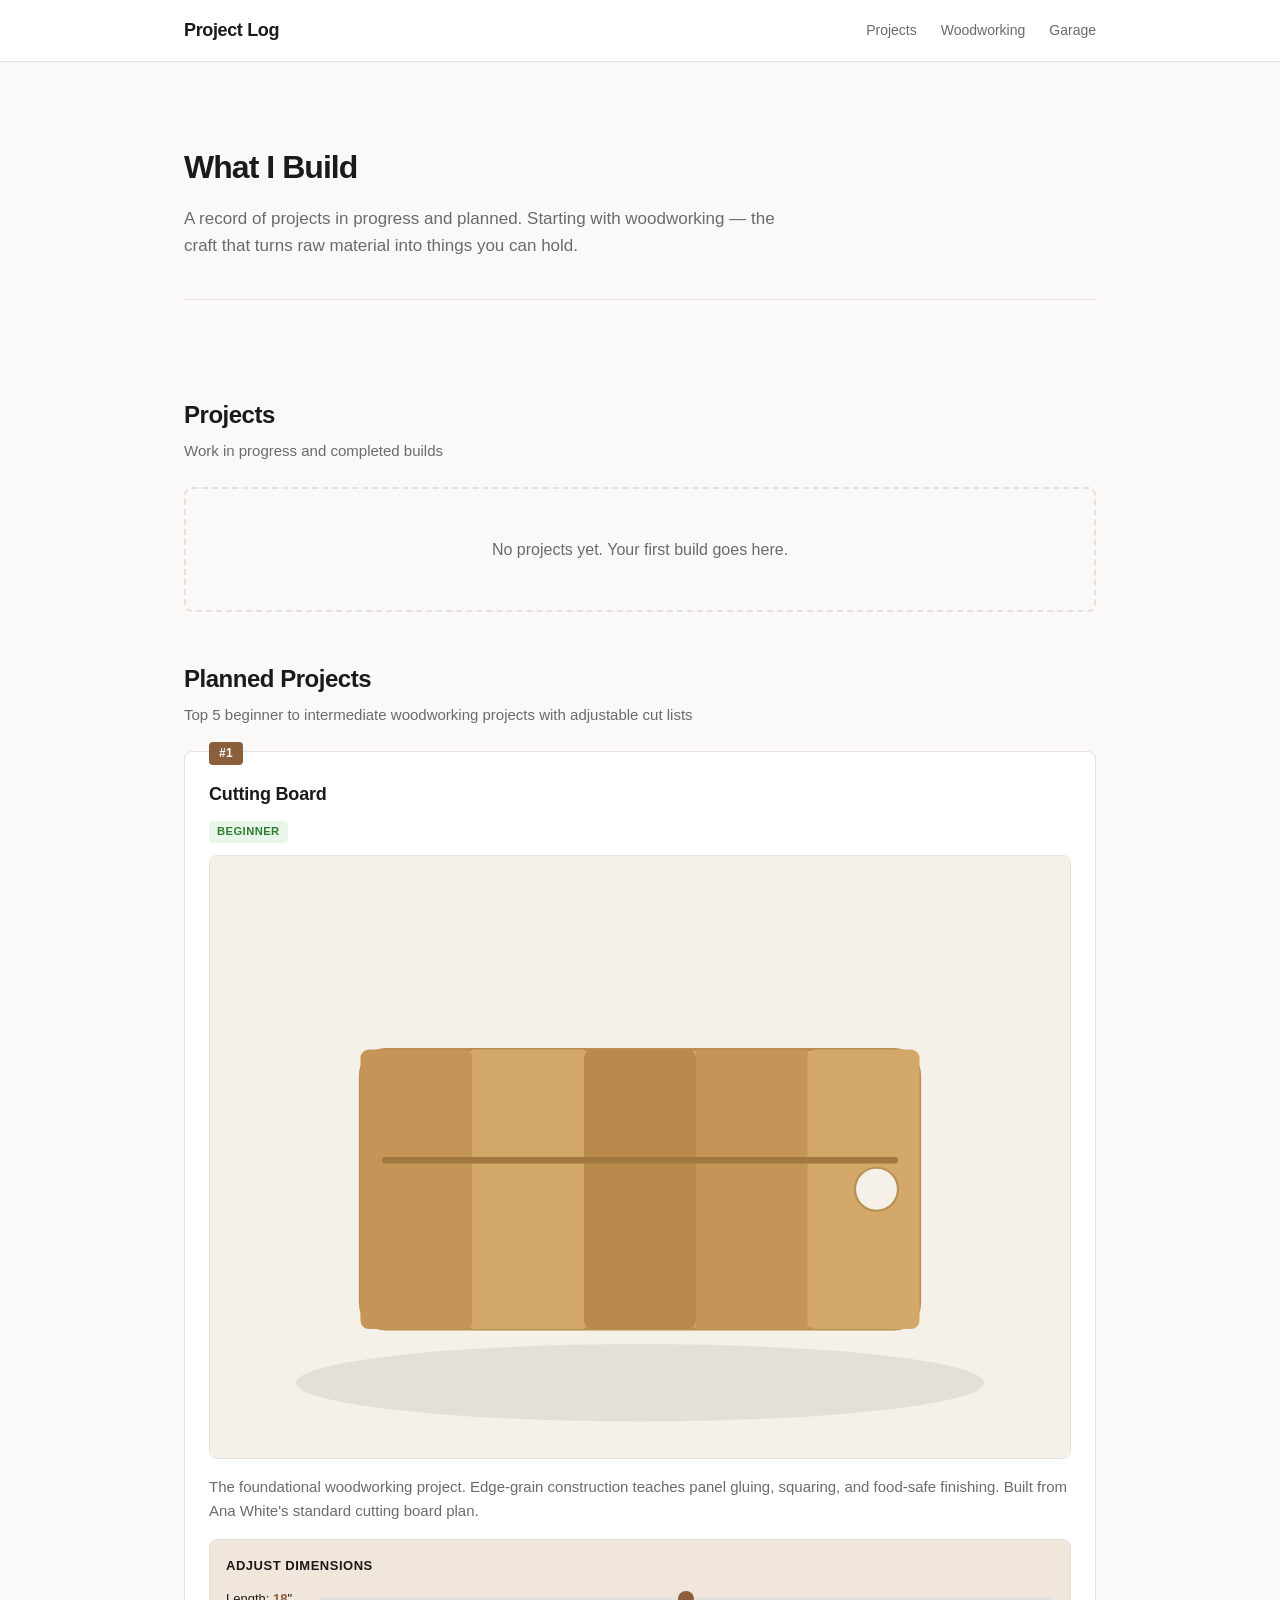
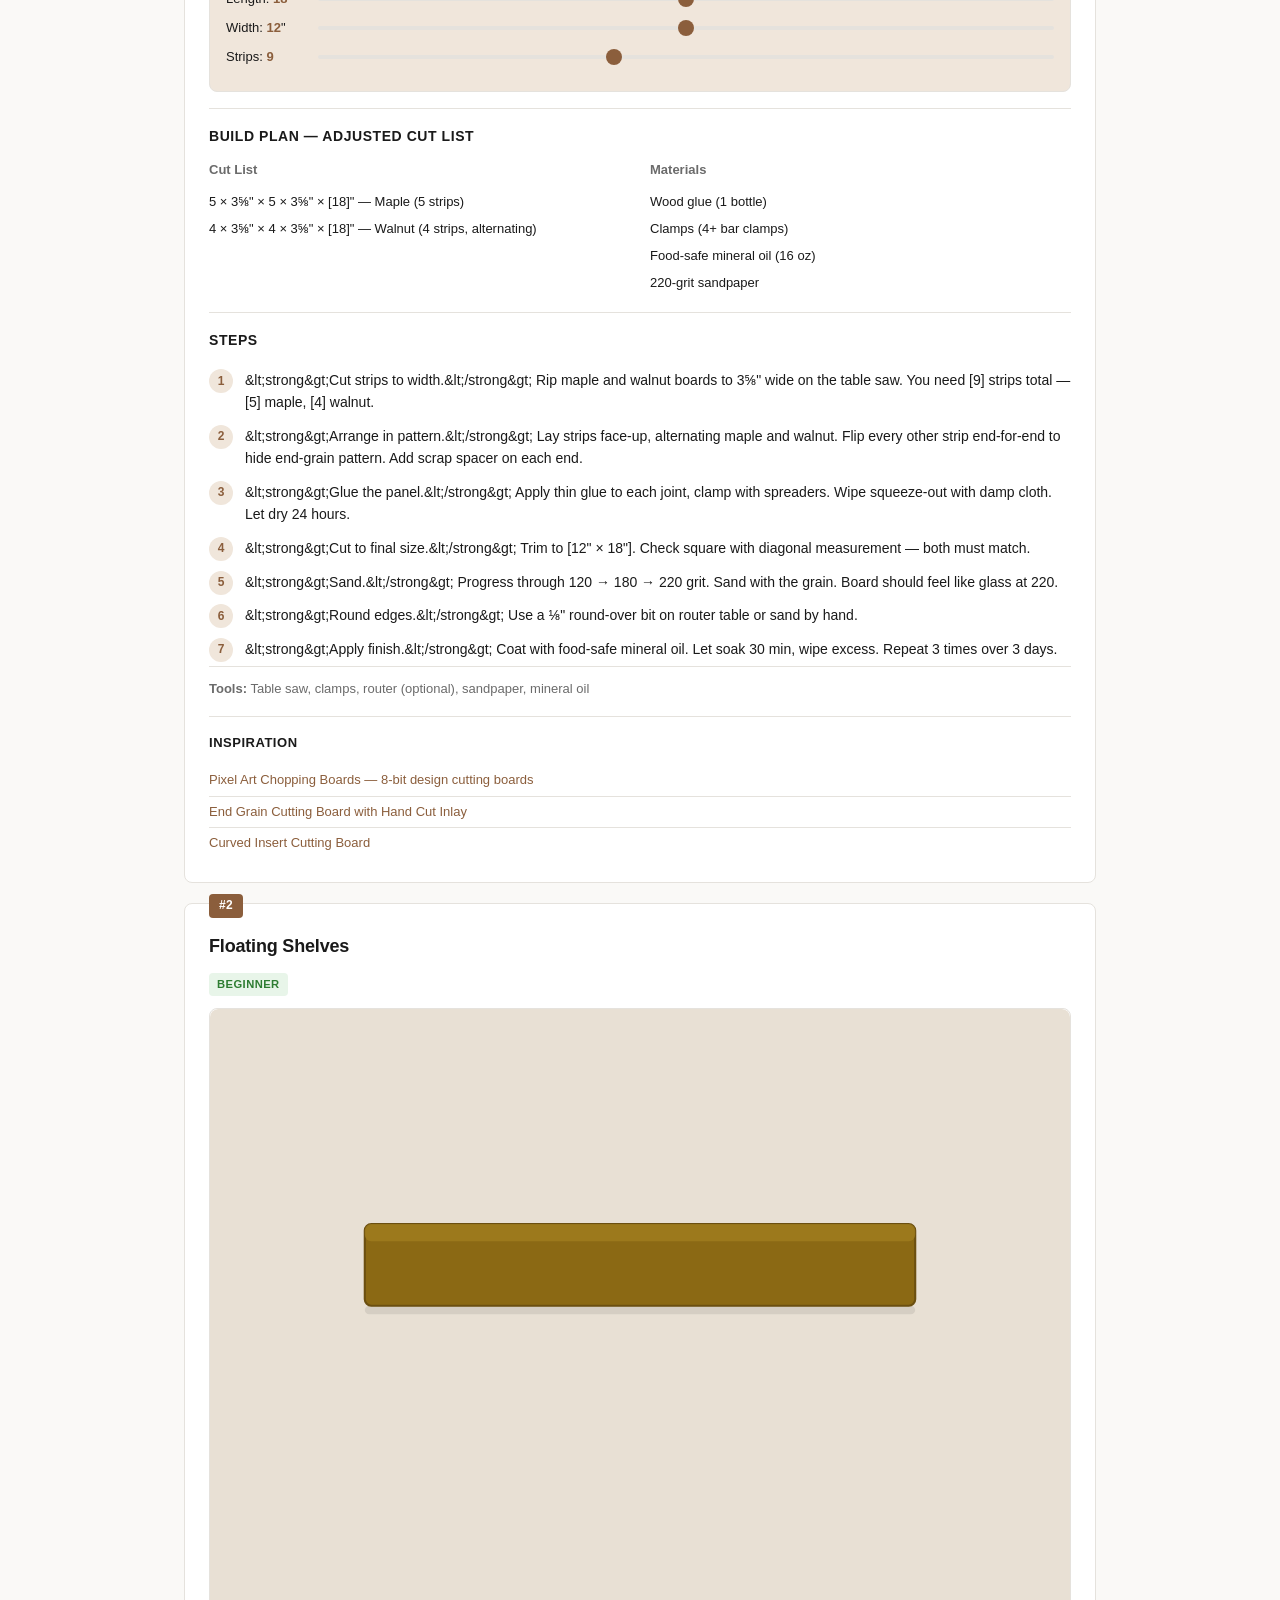
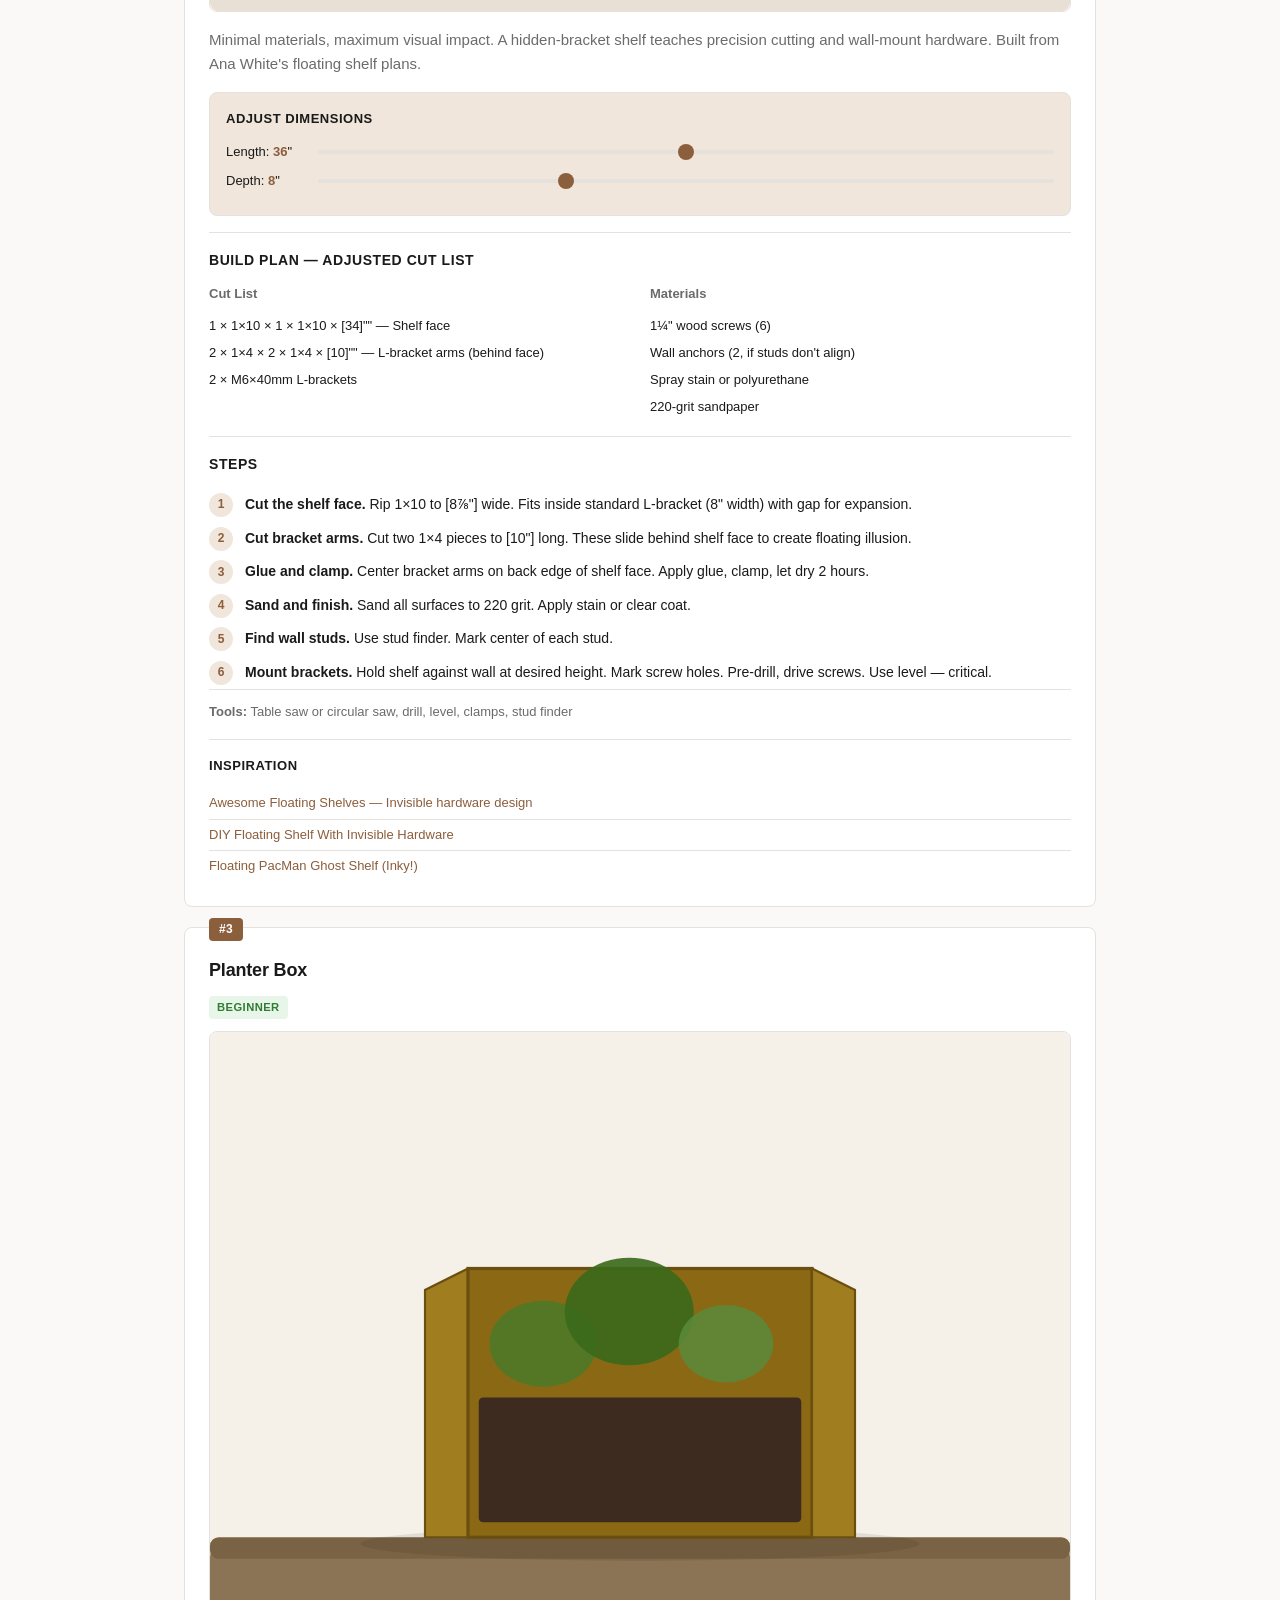
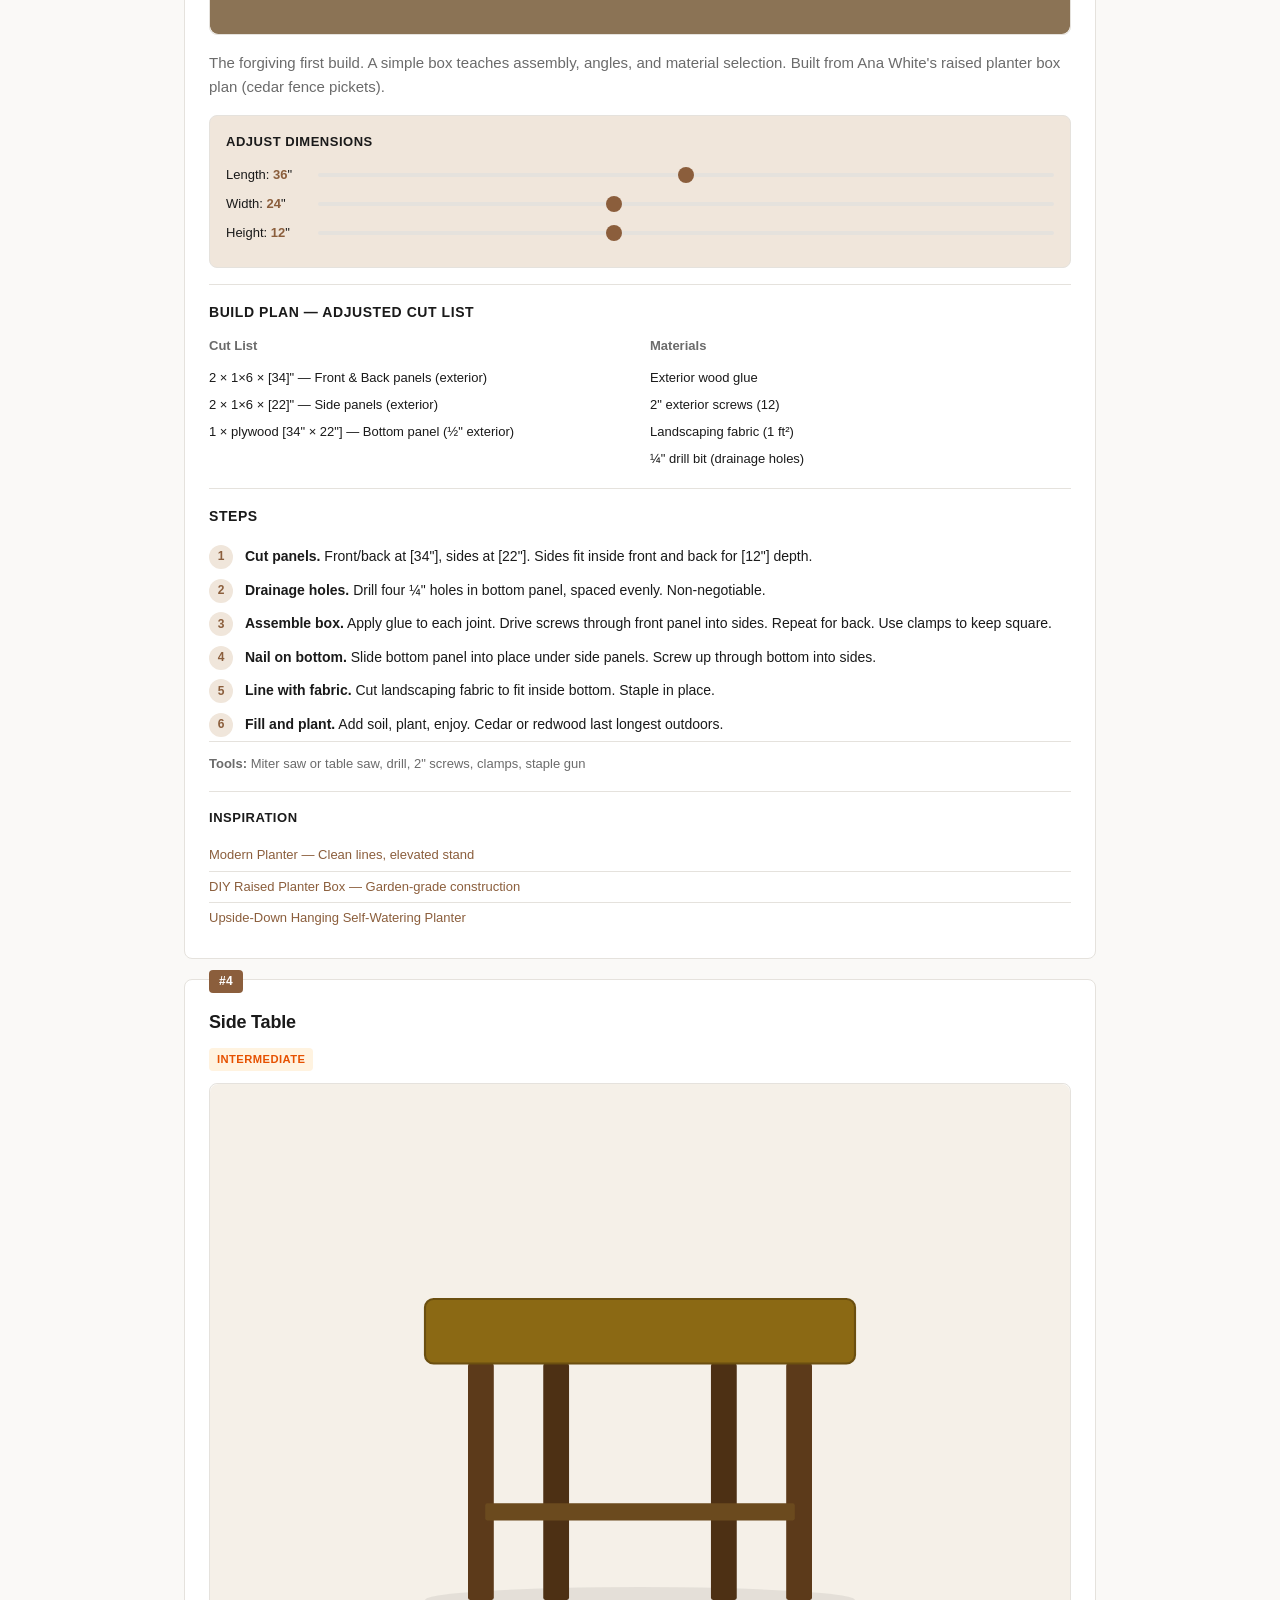
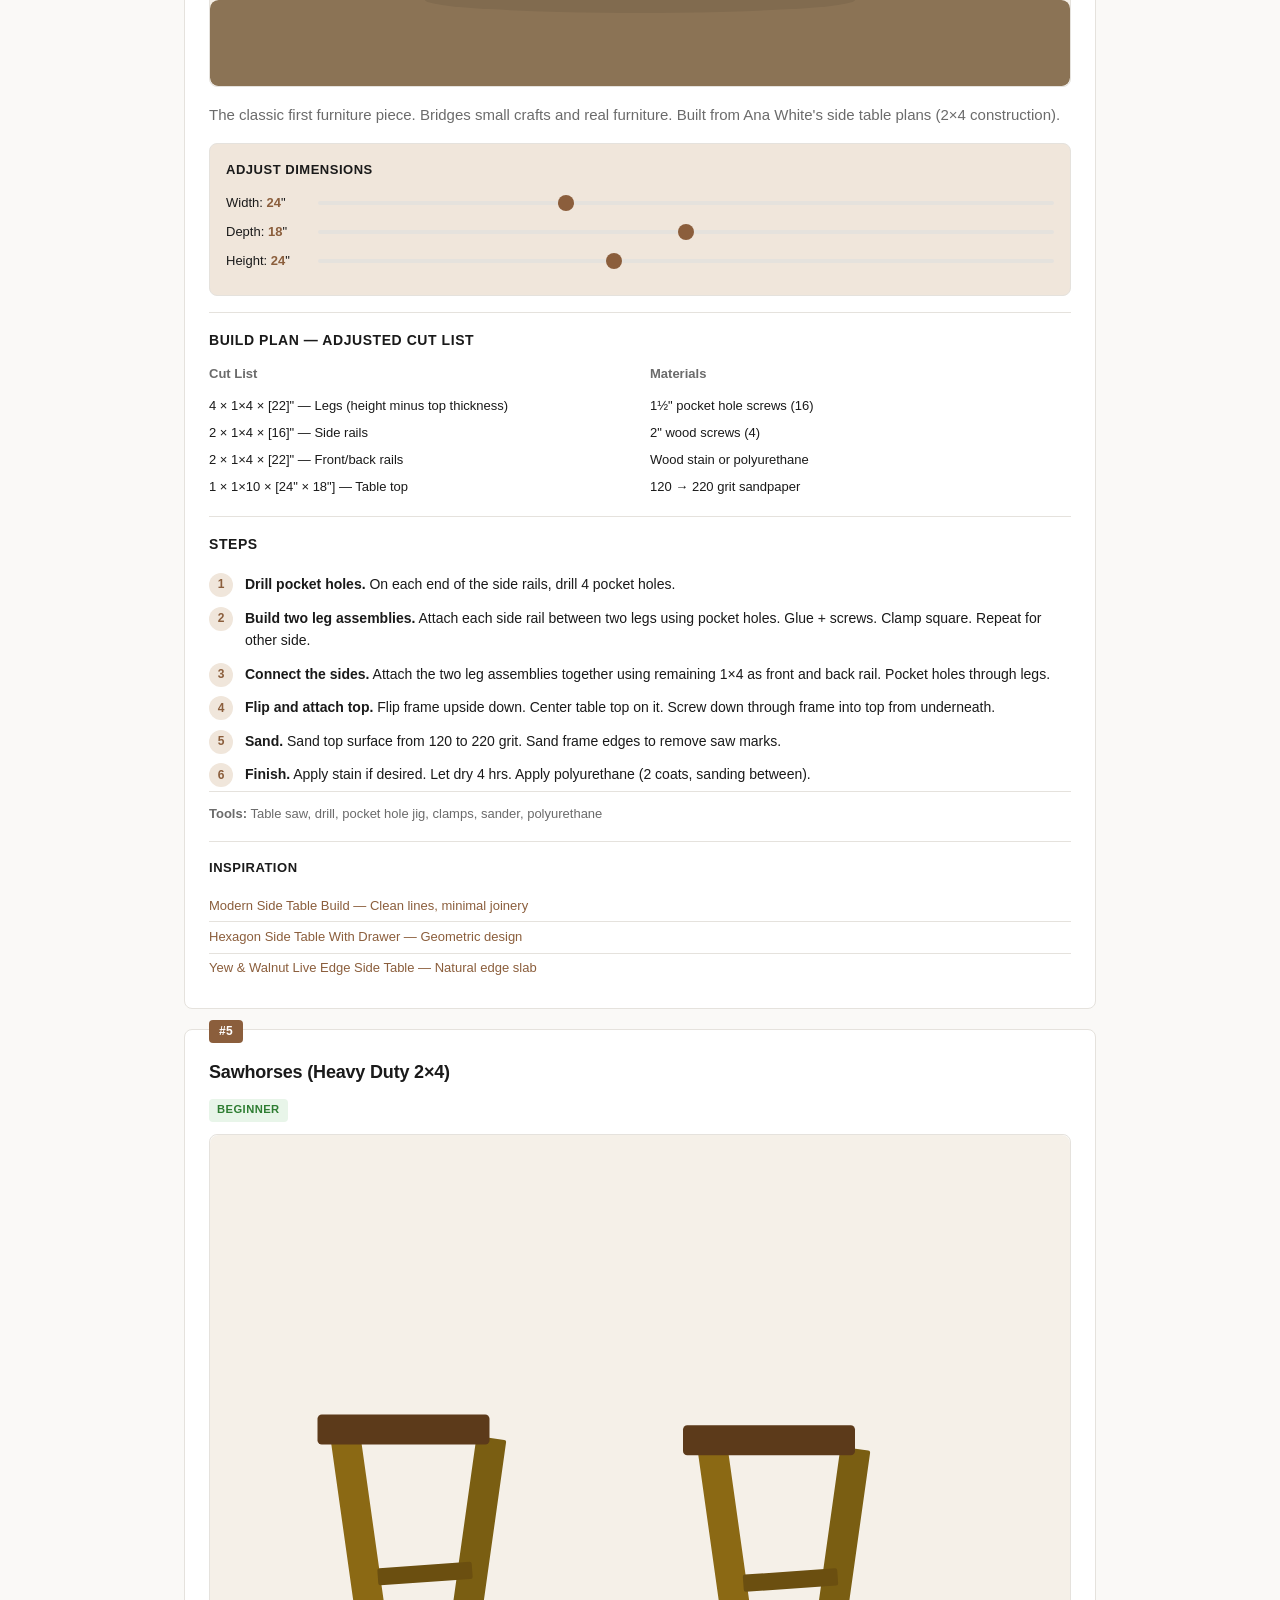
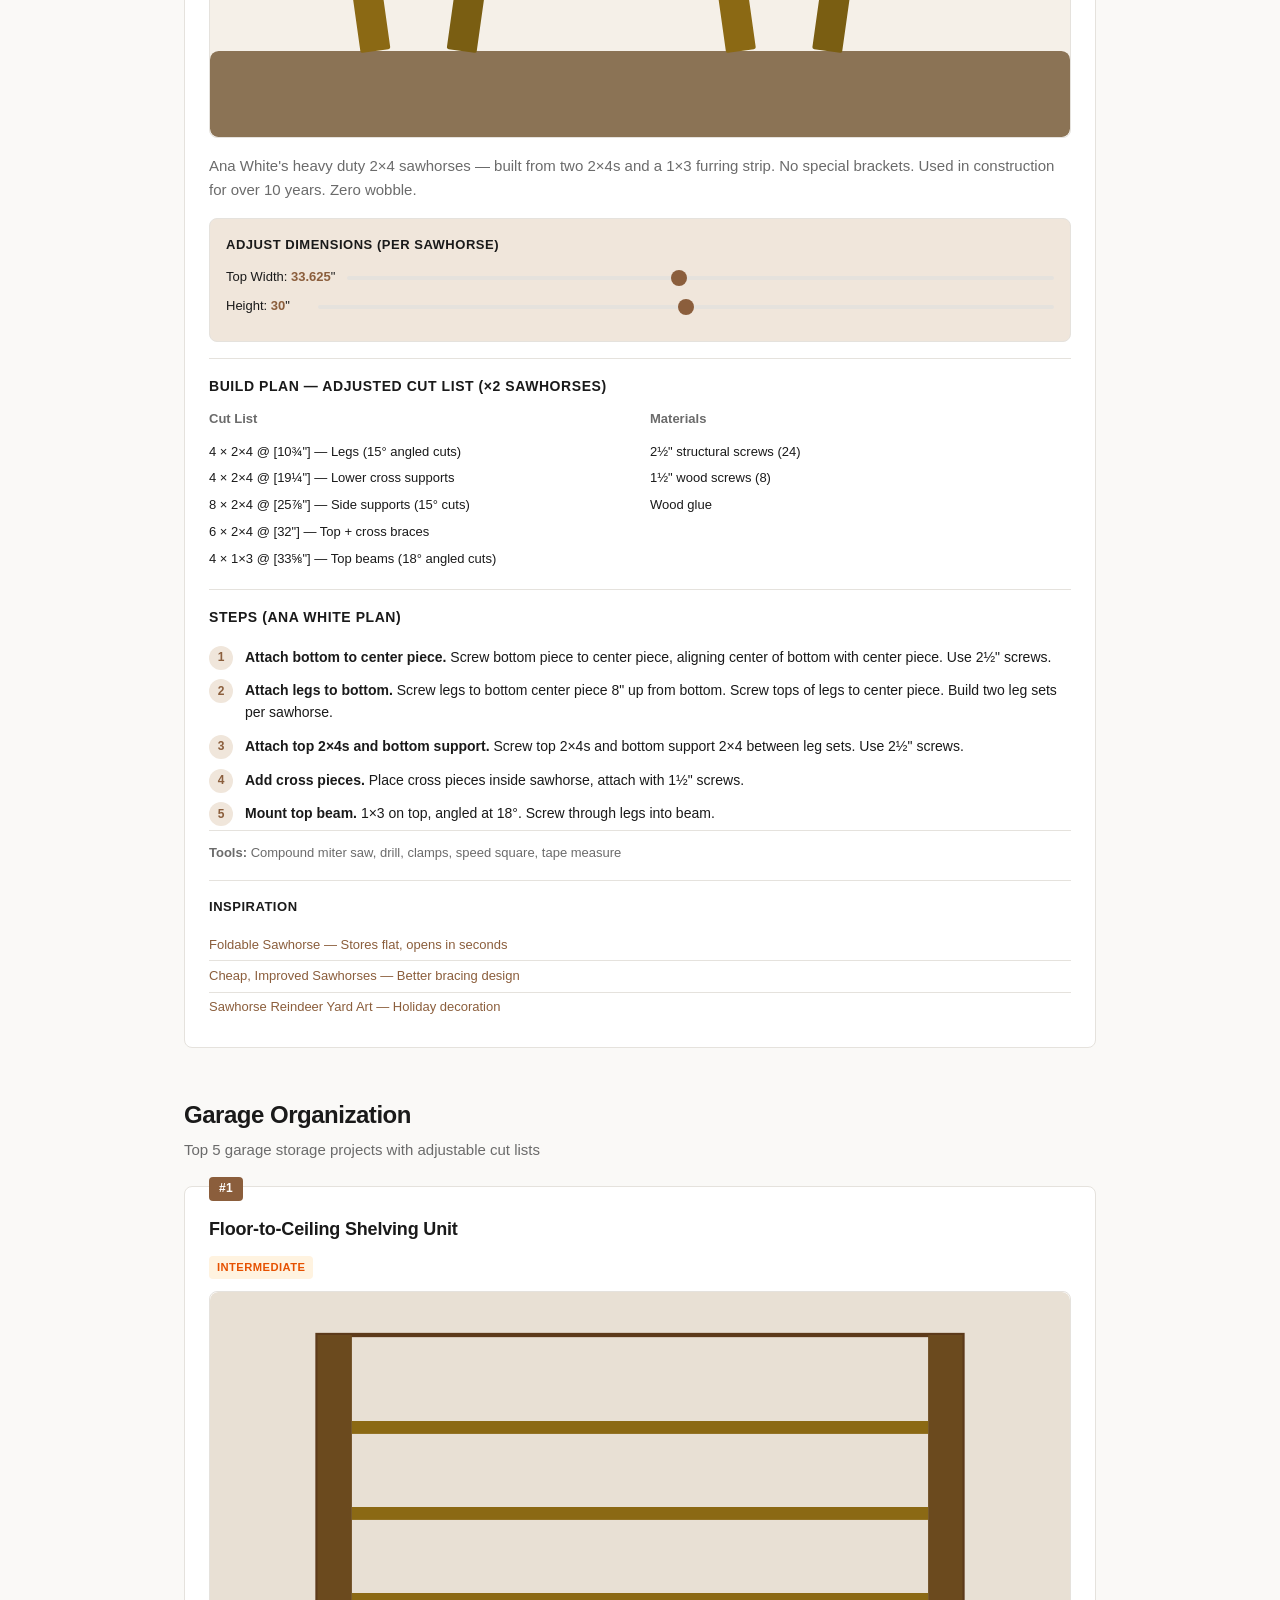
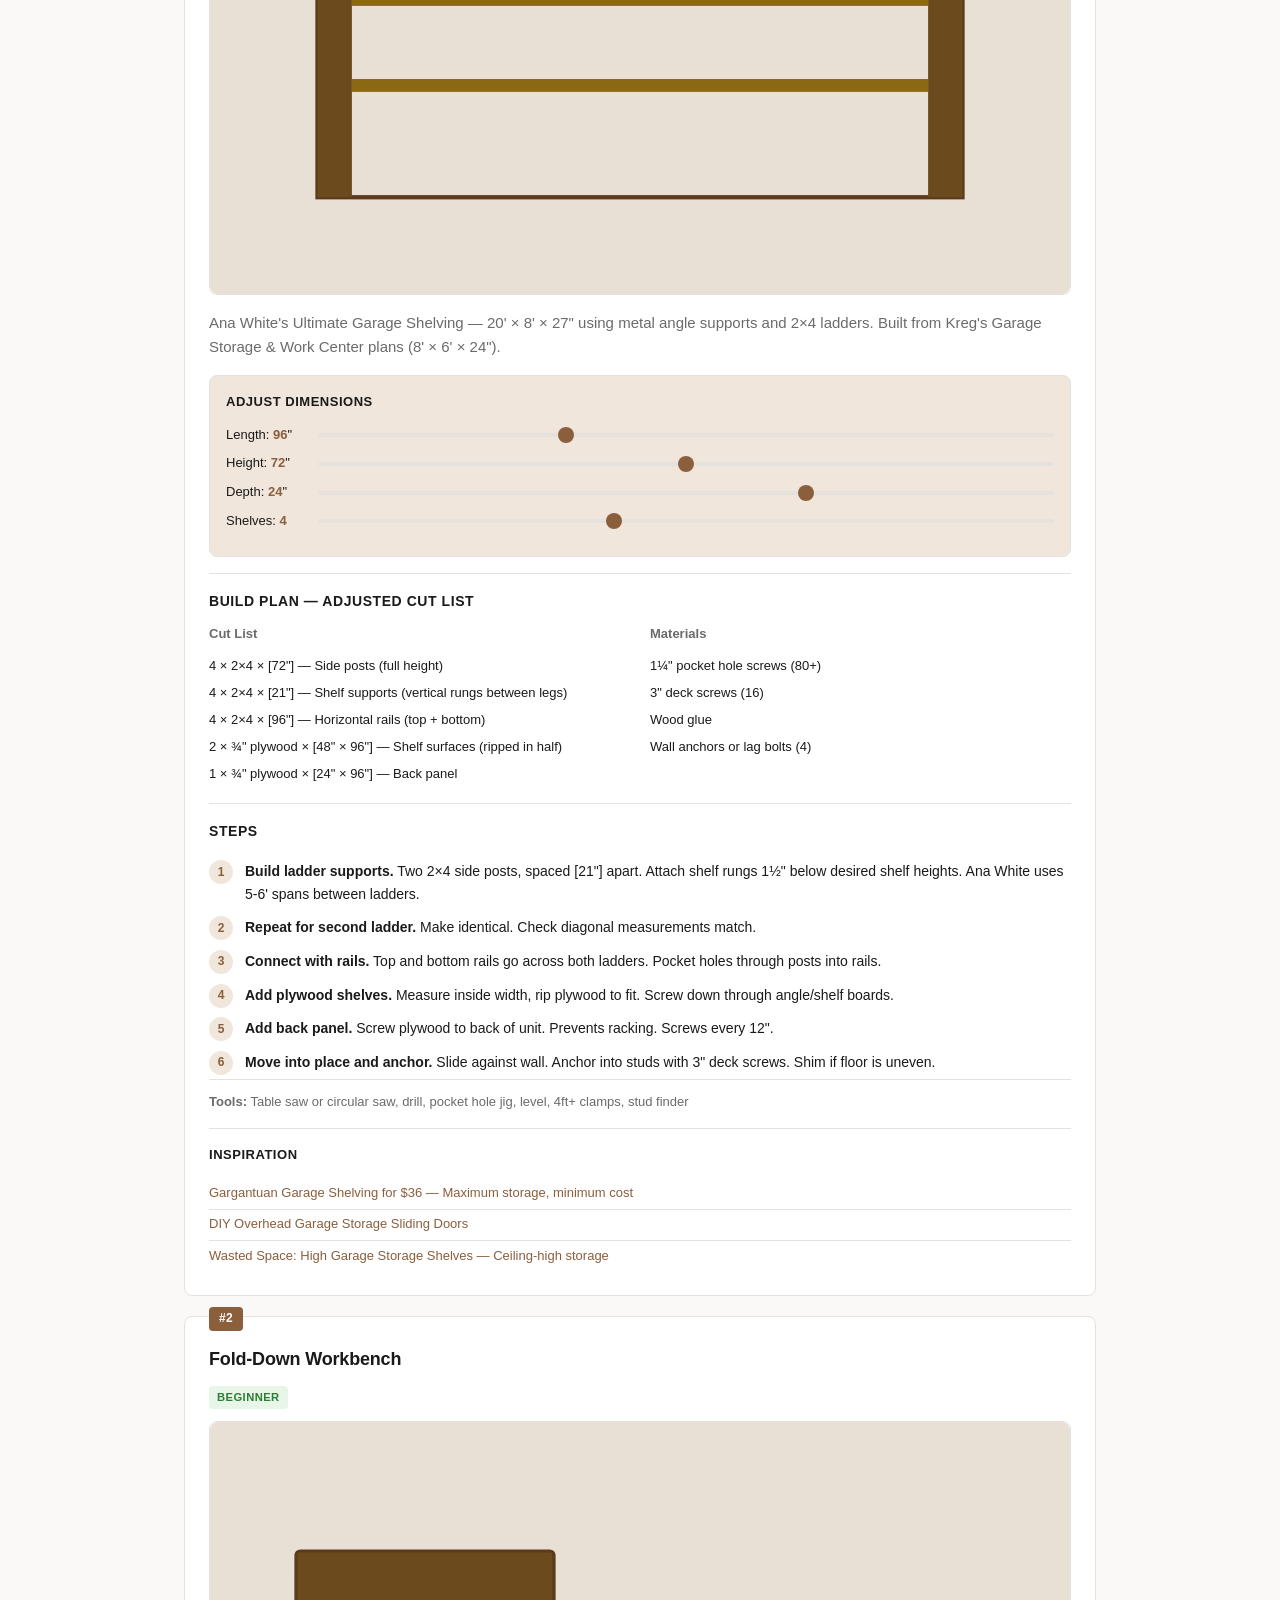
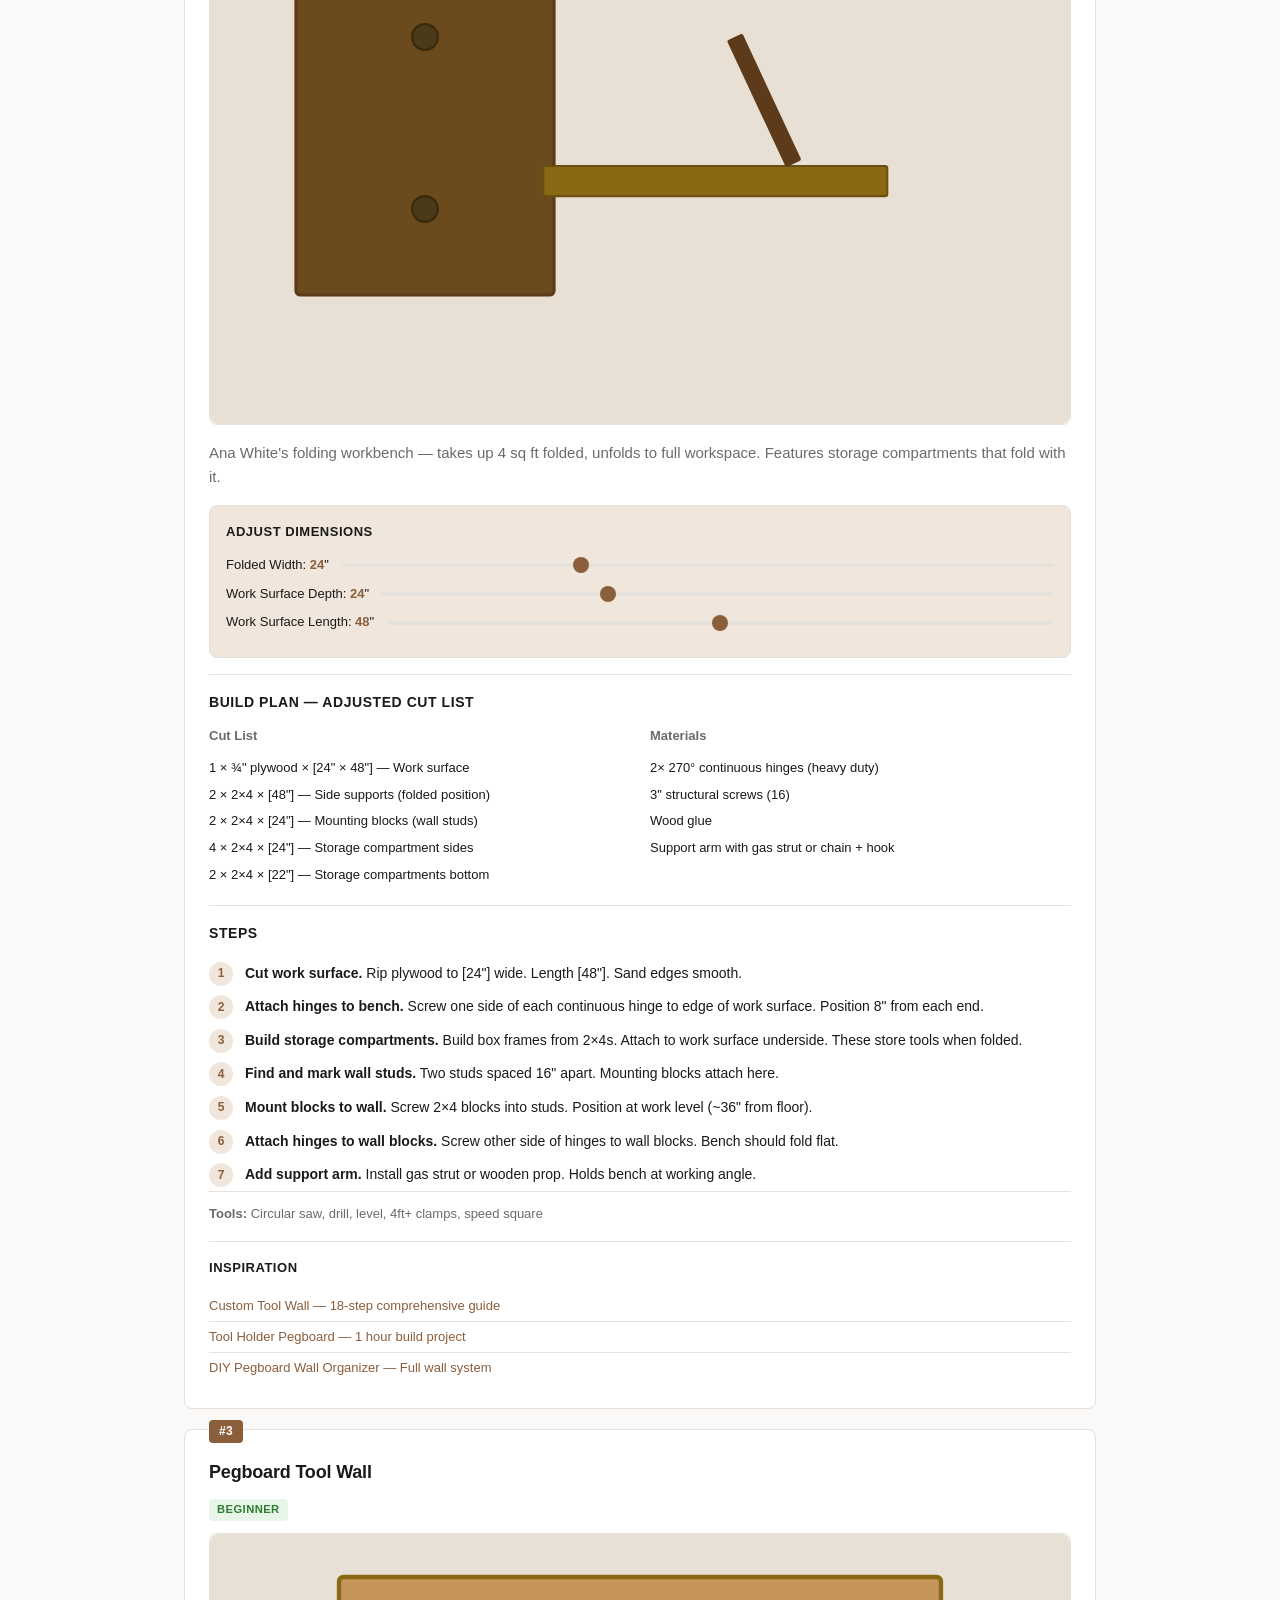
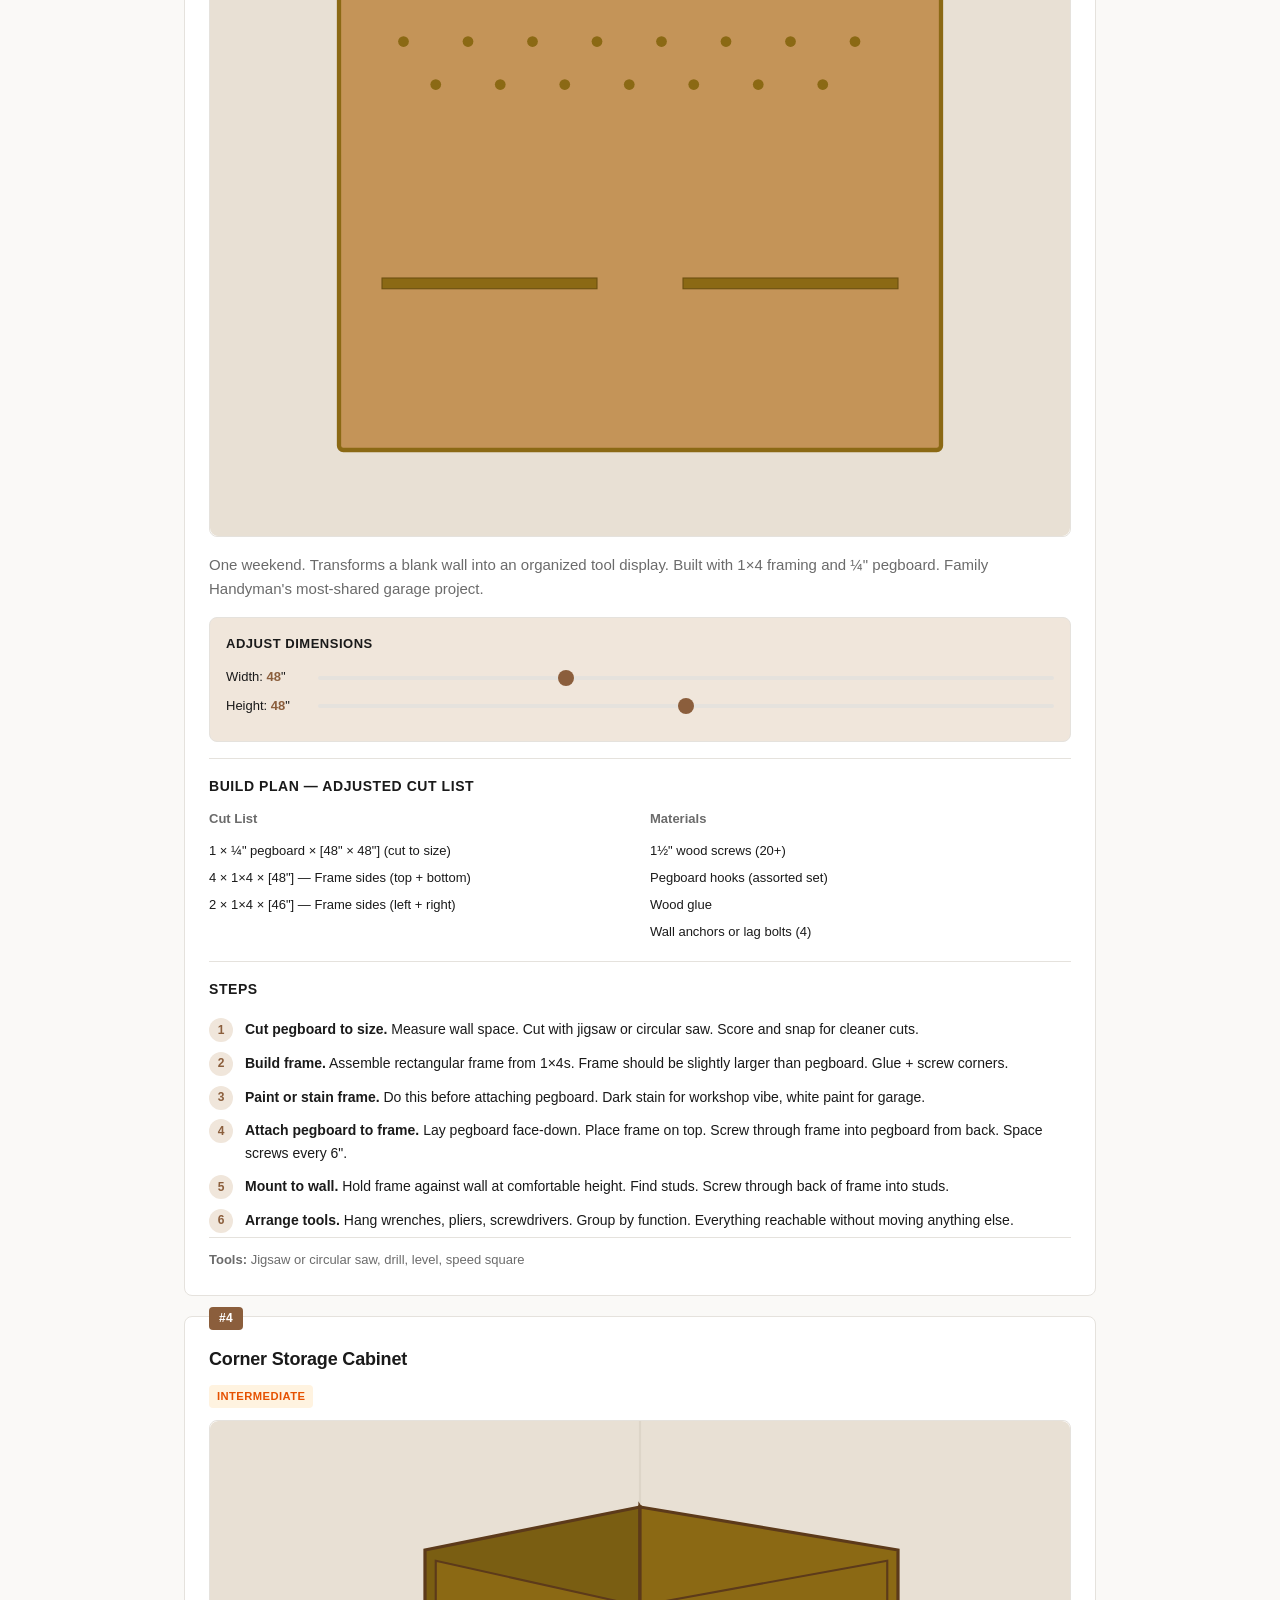
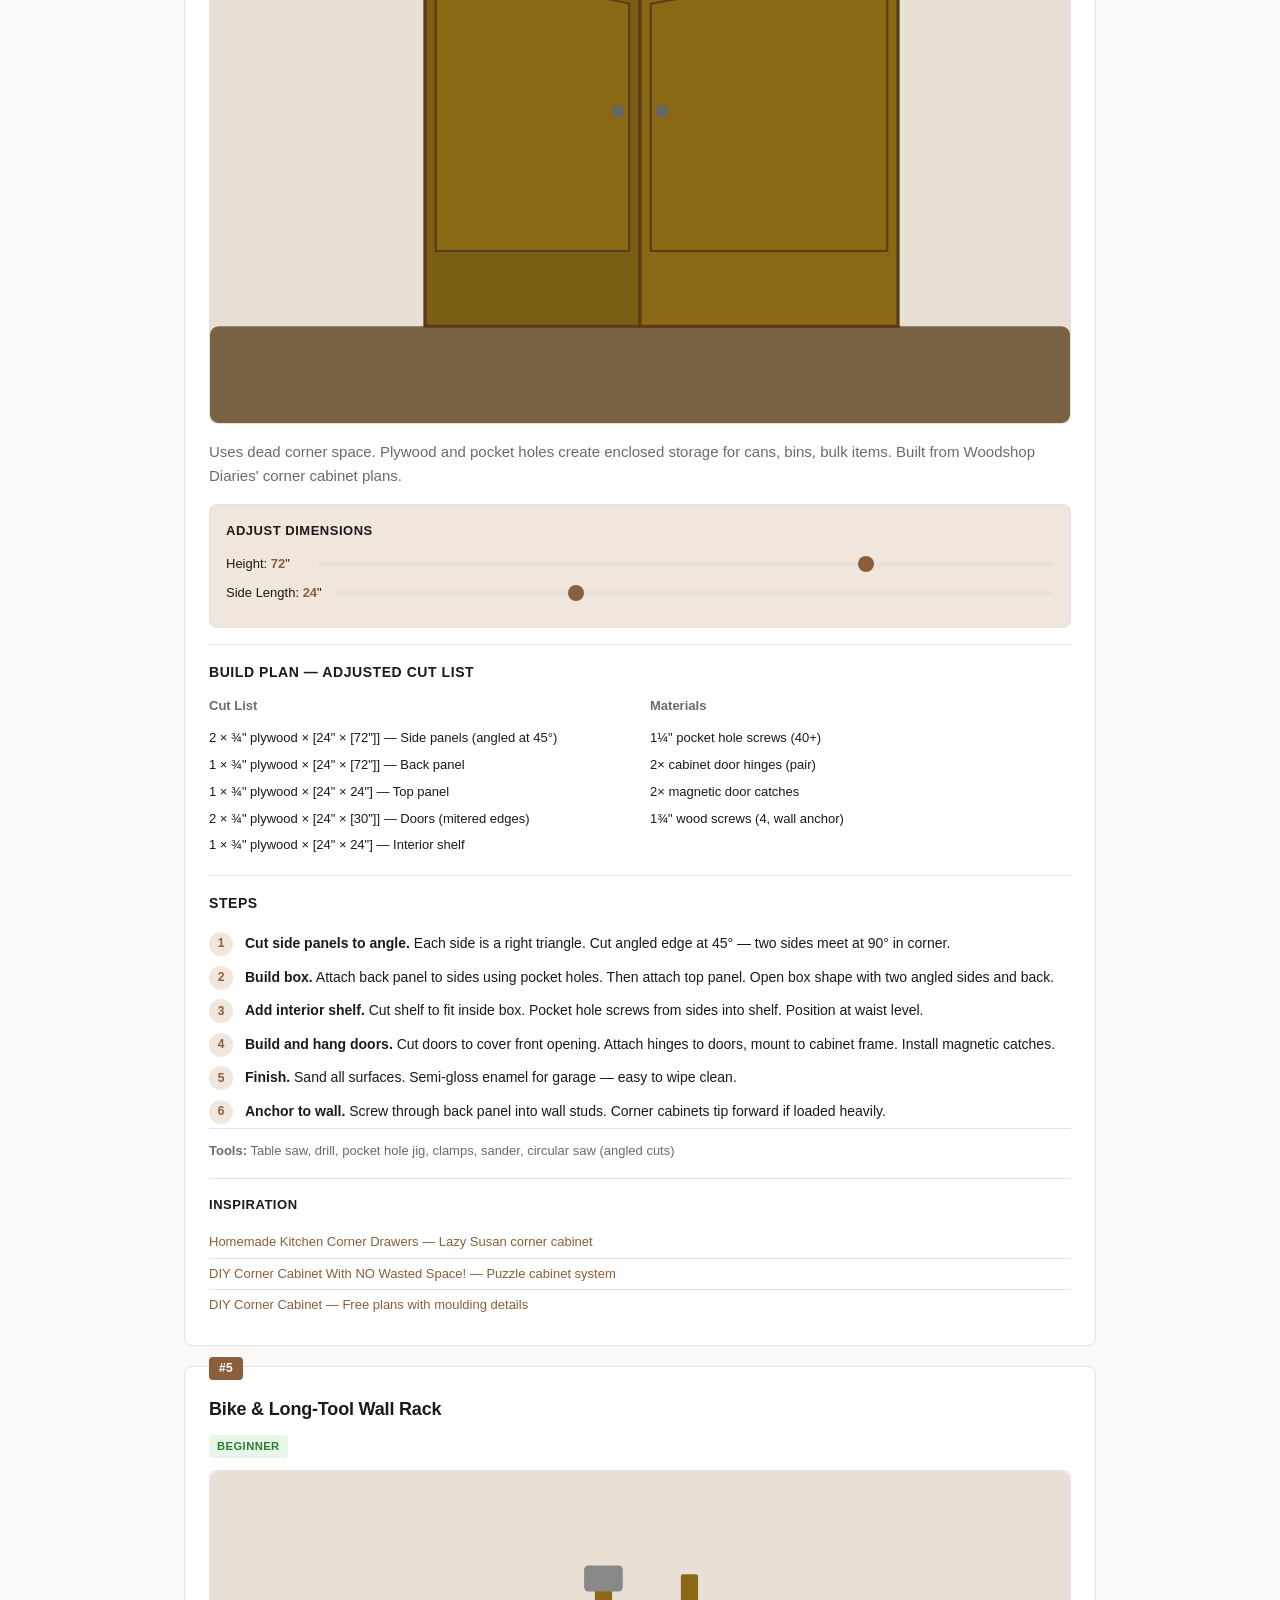
==== commit 5ef2b4bd: "feat: add Inspiration section with curated links to all 10 projects" ====
--- a/index.html
+++ b/index.html
@@ -124,6 +124,15 @@
                     <div class="tools-needed">
                         <strong>Tools:</strong> Table saw, clamps, router (optional), sandpaper, mineral oil
                     </div>
+
+                    <div class="inspiration-section">
+                        <h4>Inspiration</h4>
+                        <ul class="inspiration-links">
+                            <li><a href="https://www.instructables.com/Pixel-Art-Chopping-Boards" target="_blank" rel="noopener">Pixel Art Chopping Boards — 8-bit design cutting boards</a></li>
+                            <li><a href="https://www.instructables.com/End-Grain-Cutting-Board-with-Hand-Cut-Inlay/" target="_blank" rel="noopener">End Grain Cutting Board with Hand Cut Inlay</a></li>
+                            <li><a href="https://www.instructables.com/Curved-Insert-Cutting-Board/" target="_blank" rel="noopener">Curved Insert Cutting Board</a></li>
+                        </ul>
+                    </div>
                 </article>
 
                 <!-- Project 2: Floating Shelves -->
@@ -197,9 +206,16 @@
                     <div class="tools-needed">
                         <strong>Tools:</strong> Table saw or circular saw, drill, level, clamps, stud finder
                     </div>
+
+                    <div class="inspiration-section">
+                        <h4>Inspiration</h4>
+                        <ul class="inspiration-links">
+                            <li><a href="https://www.instructables.com/Awesome-Floating-Shelves/" target="_blank" rel="noopener">Awesome Floating Shelves — Invisible hardware design</a></li>
+                            <li><a href="https://www.instructables.com/How-to-Build-DIY-Floating-Shelf-With-Invisible-Har/" target="_blank" rel="noopener">DIY Floating Shelf With Invisible Hardware</a></li>
+                            <li><a href="https://www.instructables.com/Floating-PacMan-Ghost-Shelf-Inky/" target="_blank" rel="noopener">Floating PacMan Ghost Shelf (Inky!)</a></li>
+                        </ul>
+                    </div>
                 </article>
-
-                <!-- Project 3: Planter Box -->
                 <article class="project-card" id="planter">
                     <div class="rank">#3</div>
                     <h3>Planter Box</h3>
@@ -280,9 +296,16 @@
                     <div class="tools-needed">
                         <strong>Tools:</strong> Miter saw or table saw, drill, 2" screws, clamps, staple gun
                     </div>
+
+                    <div class="inspiration-section">
+                        <h4>Inspiration</h4>
+                        <ul class="inspiration-links">
+                            <li><a href="https://www.instructables.com/Modern-Planter-Box/" target="_blank" rel="noopener">Modern Planter — Clean lines, elevated stand</a></li>
+                            <li><a href="https://www.instructables.com/How-Make-a-DIY-Raised-Planter-Box/" target="_blank" rel="noopener">DIY Raised Planter Box — Garden-grade construction</a></li>
+                            <li><a href="https://www.instructables.com/Upside-Down-Hanging-Self-Watering-Earth-Filled-Box/" target="_blank" rel="noopener">Upside-Down Hanging Self-Watering Planter</a></li>
+                        </ul>
+                    </div>
                 </article>
-
-                <!-- Project 4: Side Table -->
                 <article class="project-card" id="sidetable">
                     <div class="rank">#4</div>
                     <h3>Side Table</h3>
@@ -362,9 +385,16 @@
                     <div class="tools-needed">
                         <strong>Tools:</strong> Table saw, drill, pocket hole jig, clamps, sander, polyurethane
                     </div>
+
+                    <div class="inspiration-section">
+                        <h4>Inspiration</h4>
+                        <ul class="inspiration-links">
+                            <li><a href="https://www.instructables.com/Modern-Side-Table-Build/" target="_blank" rel="noopener">Modern Side Table Build — Clean lines, minimal joinery</a></li>
+                            <li><a href="https://www.instructables.com/Hexagon-Side-Table-With-Drawer/" target="_blank" rel="noopener">Hexagon Side Table With Drawer — Geometric design</a></li>
+                            <li><a href="https://www.instructables.com/Yew-Walnut-Live-Edge-Side-Table/" target="_blank" rel="noopener">Yew & Walnut Live Edge Side Table — Natural edge slab</a></li>
+                        </ul>
+                    </div>
                 </article>
-
-                <!-- Project 5: Sawhorses (Ana White Heavy Duty 2x4) -->
                 <article class="project-card" id="sawhorse">
                     <div class="rank">#5</div>
                     <h3>Sawhorses (Heavy Duty 2×4)</h3>
@@ -440,6 +470,15 @@
                     <div class="tools-needed">
                         <strong>Tools:</strong> Compound miter saw, drill, clamps, speed square, tape measure
                     </div>
+
+                    <div class="inspiration-section">
+                        <h4>Inspiration</h4>
+                        <ul class="inspiration-links">
+                            <li><a href="https://www.instructables.com/Foldable-Sawhorse/" target="_blank" rel="noopener">Foldable Sawhorse — Stores flat, opens in seconds</a></li>
+                            <li><a href="https://www.instructables.com/Cheap-Improved-Sawhorses/" target="_blank" rel="noopener">Cheap, Improved Sawhorses — Better bracing design</a></li>
+                            <li><a href="https://www.instructables.com/Sawhorse-Reindeer/" target="_blank" rel="noopener">Sawhorse Reindeer Yard Art — Holiday decoration</a></li>
+                        </ul>
+                    </div>
                 </article>
             </div>
         </section>
@@ -537,9 +576,16 @@
                     <div class="tools-needed">
                         <strong>Tools:</strong> Table saw or circular saw, drill, pocket hole jig, level, 4ft+ clamps, stud finder
                     </div>
+
+                    <div class="inspiration-section">
+                        <h4>Inspiration</h4>
+                        <ul class="inspiration-links">
+                            <li><a href="https://www.instructables.com/Gargantuan-Basement-or-Garage-Shelving-Unit-for-36/" target="_blank" rel="noopener">Gargantuan Garage Shelving for $36 — Maximum storage, minimum cost</a></li>
+                            <li><a href="https://www.instructables.com/DIY-Hanging-Storage-Shelves-With-Sliding-Doors-Ove/" target="_blank" rel="noopener">DIY Overhead Garage Storage Sliding Doors</a></li>
+                            <li><a href="https://www.instructables.com/Wasted-Space-High-Garage-Storage-Shelves/" target="_blank" rel="noopener">Wasted Space: High Garage Storage Shelves — Ceiling-high storage</a></li>
+                        </ul>
+                    </div>
                 </article>
-
-                <!-- Garage 2: Fold-Down Workbench (Ana White Folding Workbench) -->
                 <article class="project-card" id="foldbench">
                     <div class="rank">#2</div>
                     <h3>Fold-Down Workbench</h3>
@@ -619,9 +665,16 @@
                     <div class="tools-needed">
                         <strong>Tools:</strong> Circular saw, drill, level, 4ft+ clamps, speed square
                     </div>
+
+                    <div class="inspiration-section">
+                        <h4>Inspiration</h4>
+                        <ul class="inspiration-links">
+                            <li><a href="https://www.instructables.com/Custom-Tool-Wall/" target="_blank" rel="noopener">Custom Tool Wall — 18-step comprehensive guide</a></li>
+                            <li><a href="https://www.instructables.com/Tool-Holder-Pegboard/" target="_blank" rel="noopener">Tool Holder Pegboard — 1 hour build project</a></li>
+                            <li><a href="https://www.instructables.com/DIY-Pegboard-Wall-Organizer/" target="_blank" rel="noopener">DIY Pegboard Wall Organizer — Full wall system</a></li>
+                        </ul>
+                    </div>
                 </article>
-
-                <!-- Garage 3: Pegboard Tool Wall (Kreg/Ana White) -->
                 <article class="project-card" id="pegboard">
                     <div class="rank">#3</div>
                     <h3>Pegboard Tool Wall</h3>
@@ -788,9 +841,16 @@
                     <div class="tools-needed">
                         <strong>Tools:</strong> Table saw, drill, pocket hole jig, clamps, sander, circular saw (angled cuts)
                     </div>
+
+                    <div class="inspiration-section">
+                        <h4>Inspiration</h4>
+                        <ul class="inspiration-links">
+                            <li><a href="https://www.instructables.com/Homemade-kitchen-corner-drawers/" target="_blank" rel="noopener">Homemade Kitchen Corner Drawers — Lazy Susan corner cabinet</a></li>
+                            <li><a href="https://sawdustgirl.com/blind-corner-cabinet-with-no-wasted-space/" target="_blank" rel="noopener">DIY Corner Cabinet With NO Wasted Space! — Puzzle cabinet system</a></li>
+                            <li><a href="https://sawsonskates.com/diy-corner-cabinet/" target="_blank" rel="noopener">DIY Corner Cabinet — Free plans with moulding details</a></li>
+                        </ul>
+                    </div>
                 </article>
-
-                <!-- Garage 5: Bike & Long-Tool Wall Rack -->
                 <article class="project-card" id="bike-rack">
                     <div class="rank">#5</div>
                     <h3>Bike &amp; Long-Tool Wall Rack</h3>
@@ -867,6 +927,15 @@
                     <div class="tools-needed">
                         <strong>Tools:</strong> Circular saw or miter saw, drill, level, speed square
                     </div>
+
+                    <div class="inspiration-section">
+                        <h4>Inspiration</h4>
+                        <ul class="inspiration-links">
+                            <li><a href="https://www.instructables.com/DIY-Floating-Wall-Mounted-Bike-Rack-Free-Template/" target="_blank" rel="noopener">DIY Floating Wall-Mounted Bike Rack (Free Template!)</a></li>
+                            <li><a href="https://www.instructables.com/How-to-Build-DIY-Bike-Storage-That-Swivels-Cheap-a/" target="_blank" rel="noopener">DIY Bike Storage That Swivels — Rotating design</a></li>
+                            <li><a href="https://www.instructables.com/How-to-Make-a-ShelfBike-Rack/" target="_blank" rel="noopener">Shelf/Bike Rack — Combines storage with bike parking</a></li>
+                        </ul>
+                    </div>
                 </article>
             </div>
         </section>
--- a/styles.css
+++ b/styles.css
@@ -384,6 +384,48 @@
     color: var(--muted);
     border-top: 1px solid var(--border);
     padding-top: 0.75rem;
+}
+
+/* ===== Inspiration Section ===== */
+.inspiration-section {
+    margin-top: 1rem;
+    padding-top: 1rem;
+    border-top: 1px solid var(--border);
+}
+
+.inspiration-section h4 {
+    font-size: 0.8125rem;
+    font-weight: 600;
+    text-transform: uppercase;
+    letter-spacing: 0.04em;
+    color: var(--text);
+    margin-bottom: 0.75rem;
+}
+
+.inspiration-links {
+    list-style: none;
+    font-size: 0.8125rem;
+}
+
+.inspiration-links li {
+    padding: 0.3rem 0;
+    border-bottom: 1px solid var(--border);
+}
+
+.inspiration-links li:last-child {
+    border-bottom: none;
+}
+
+.inspiration-links a {
+    color: var(--accent);
+    text-decoration: none;
+    font-weight: 500;
+    transition: opacity 0.15s;
+}
+
+.inspiration-links a:hover {
+    opacity: 0.7;
+    text-decoration: underline;
 }
 
 /* ===== Footer ===== */
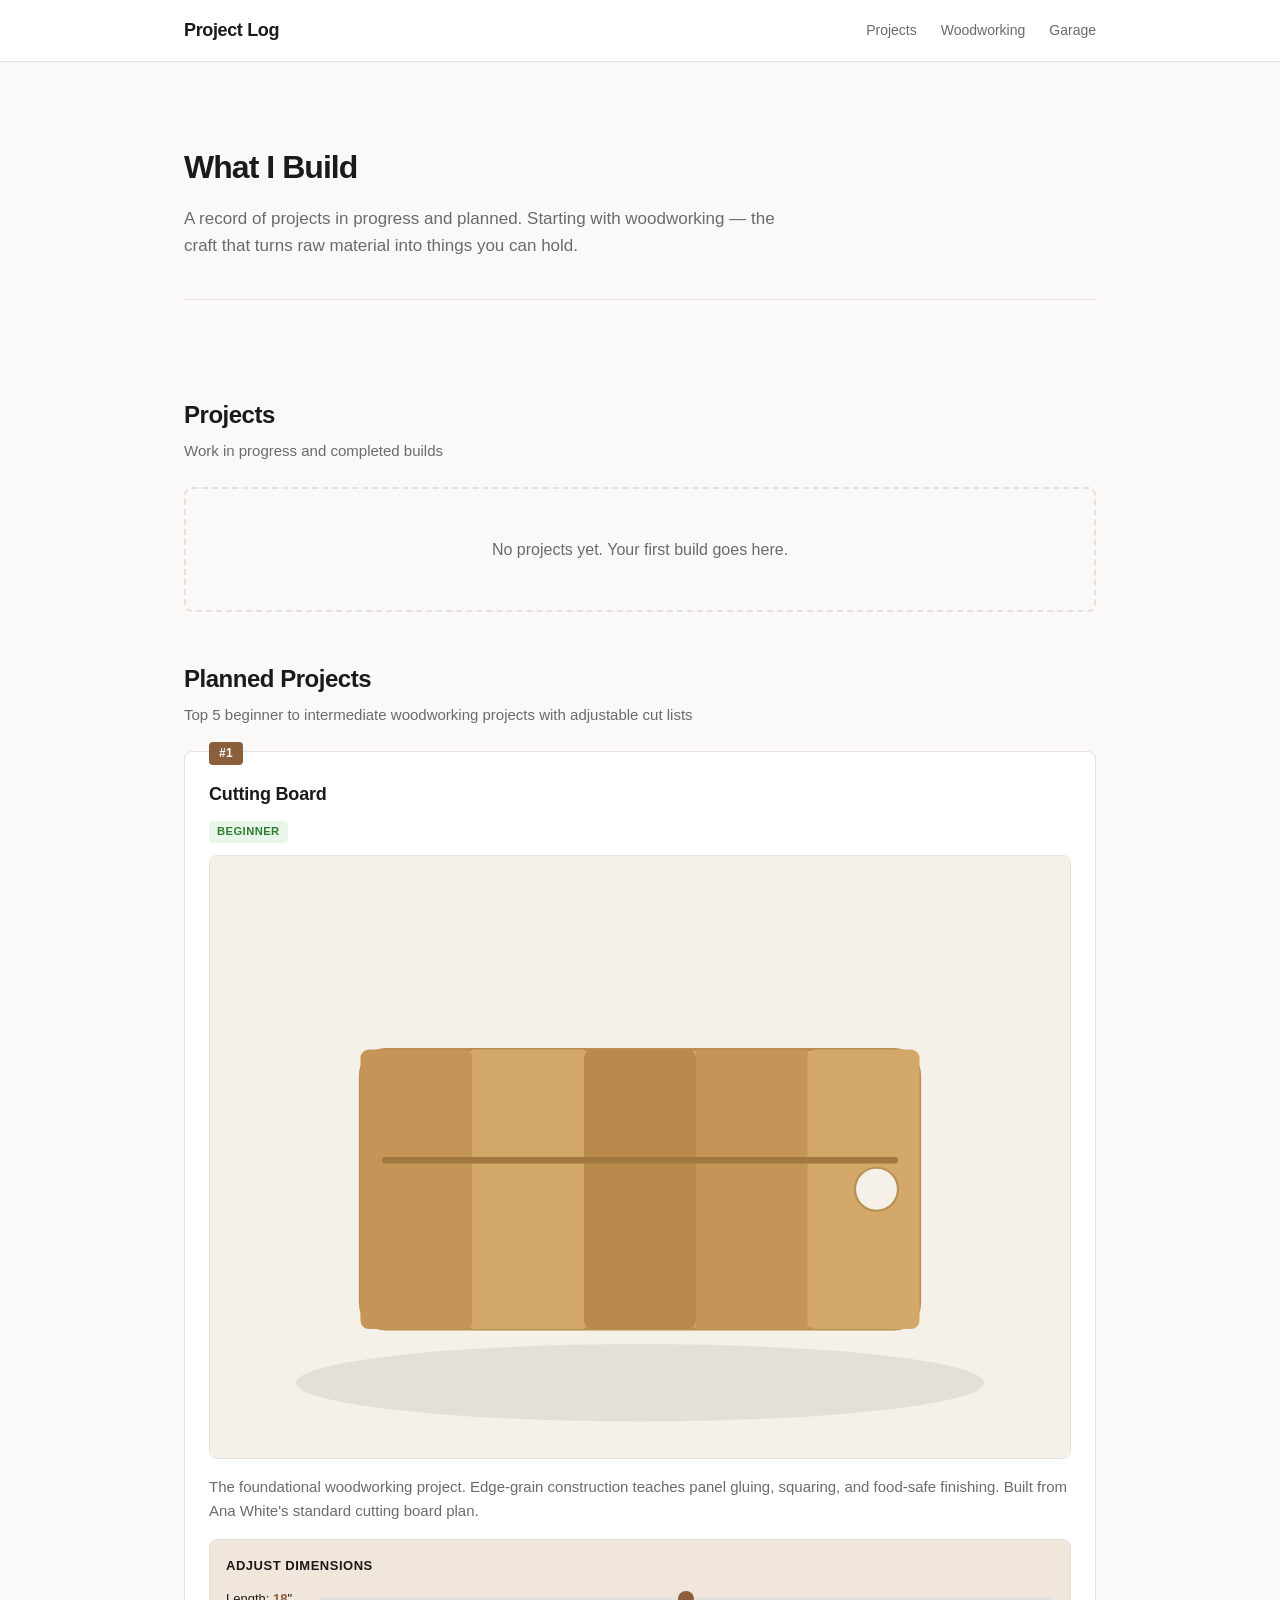
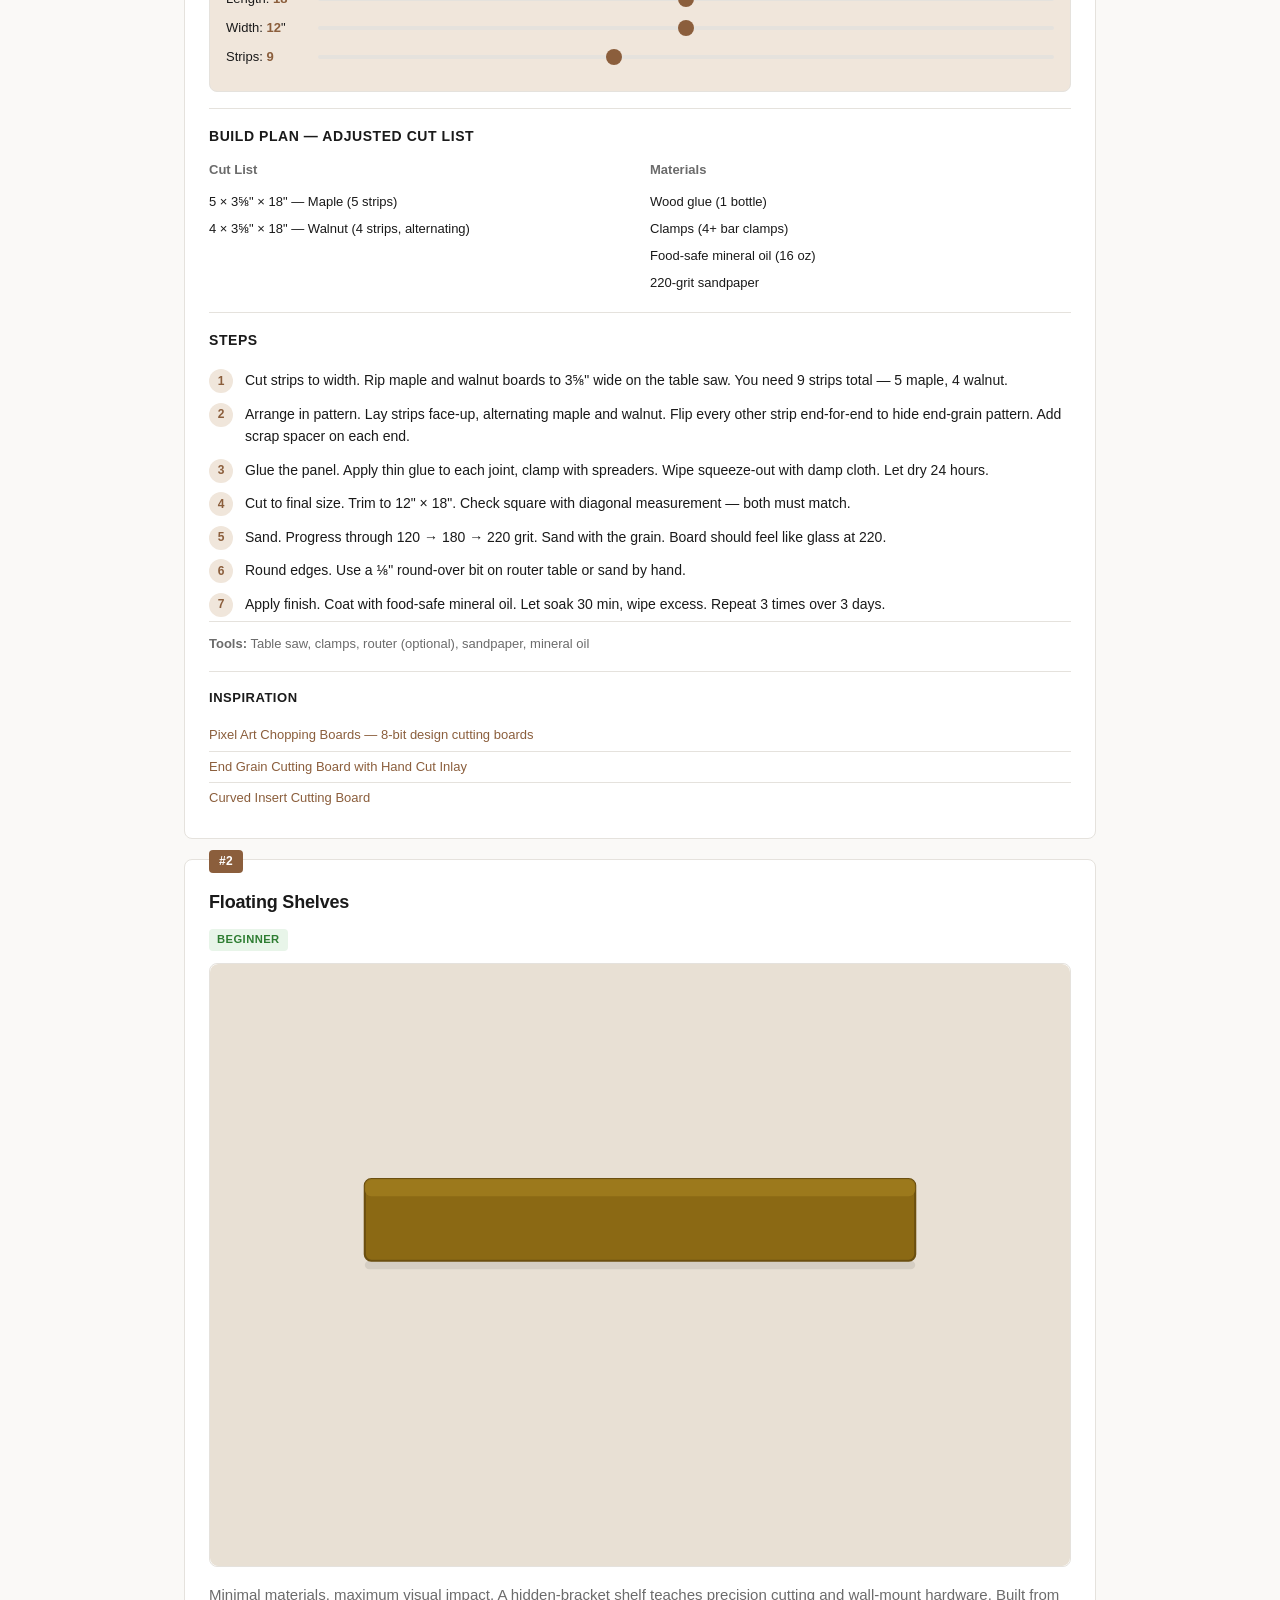
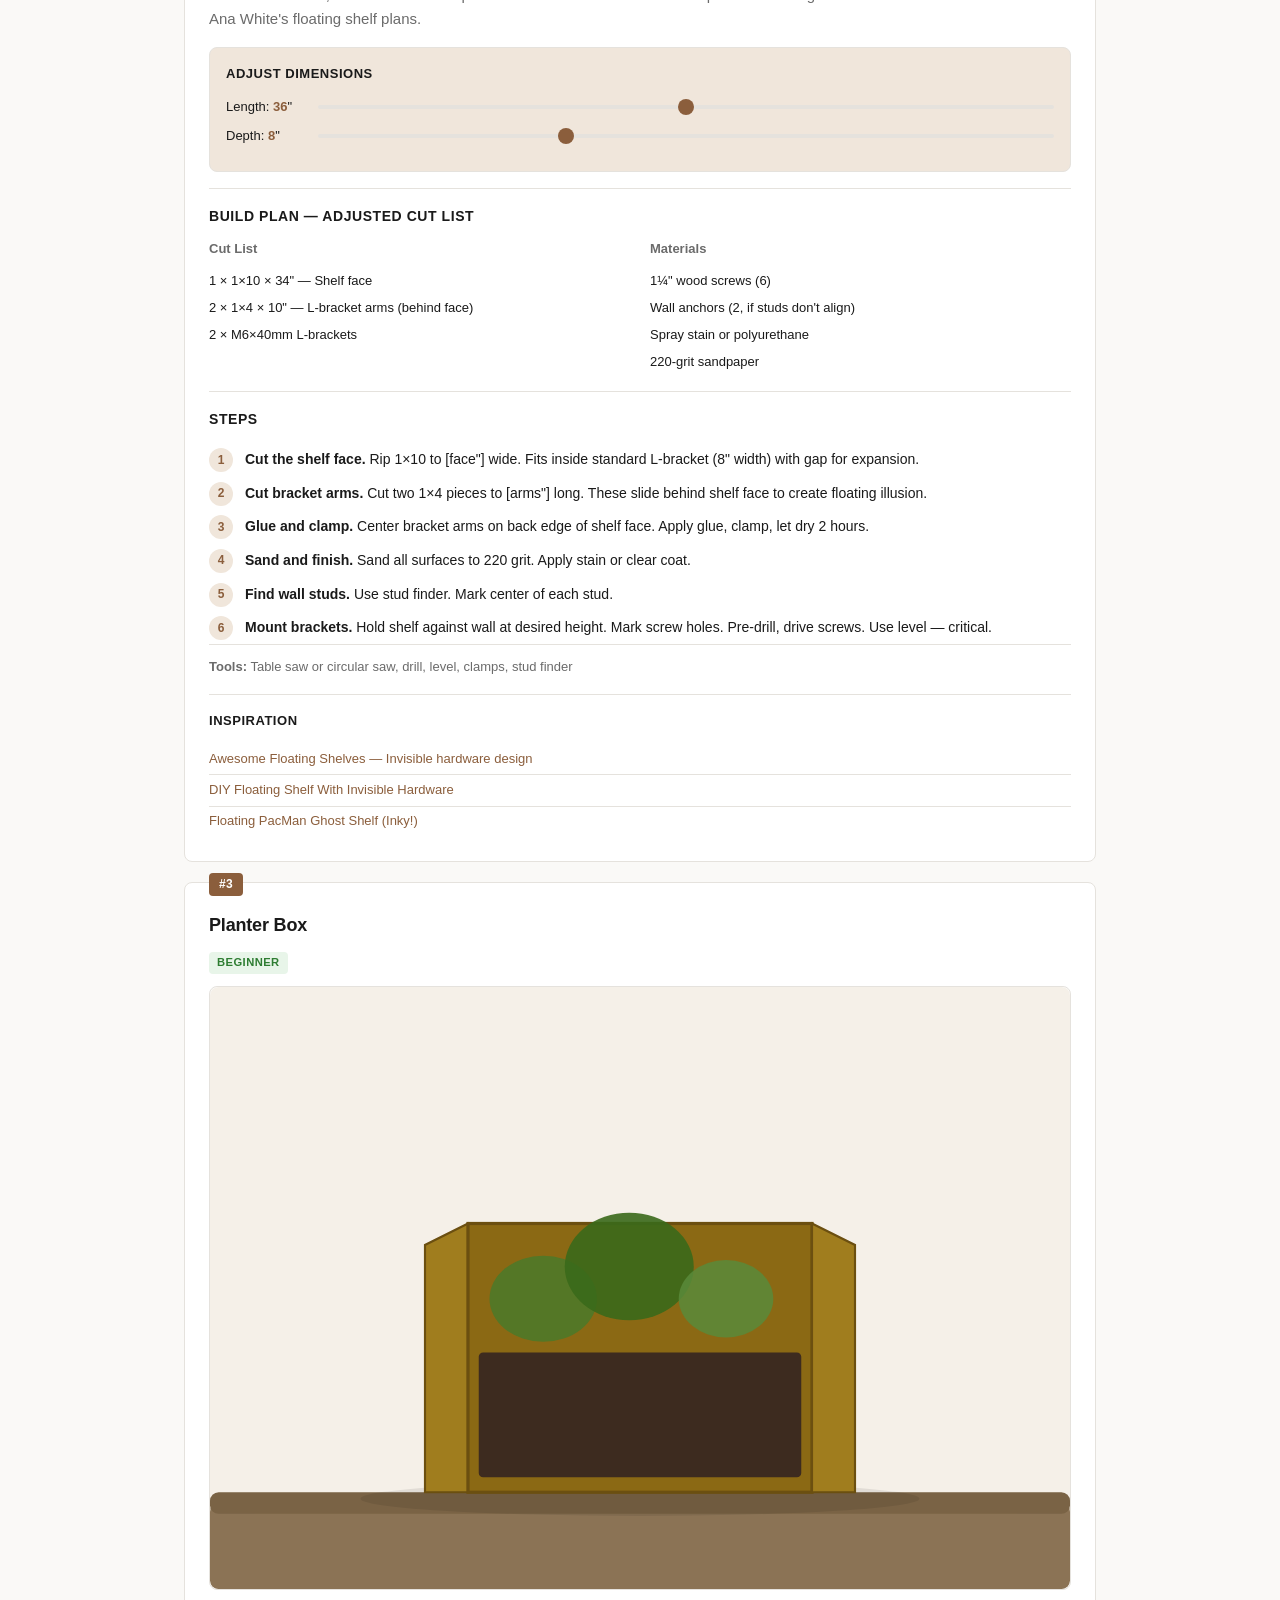
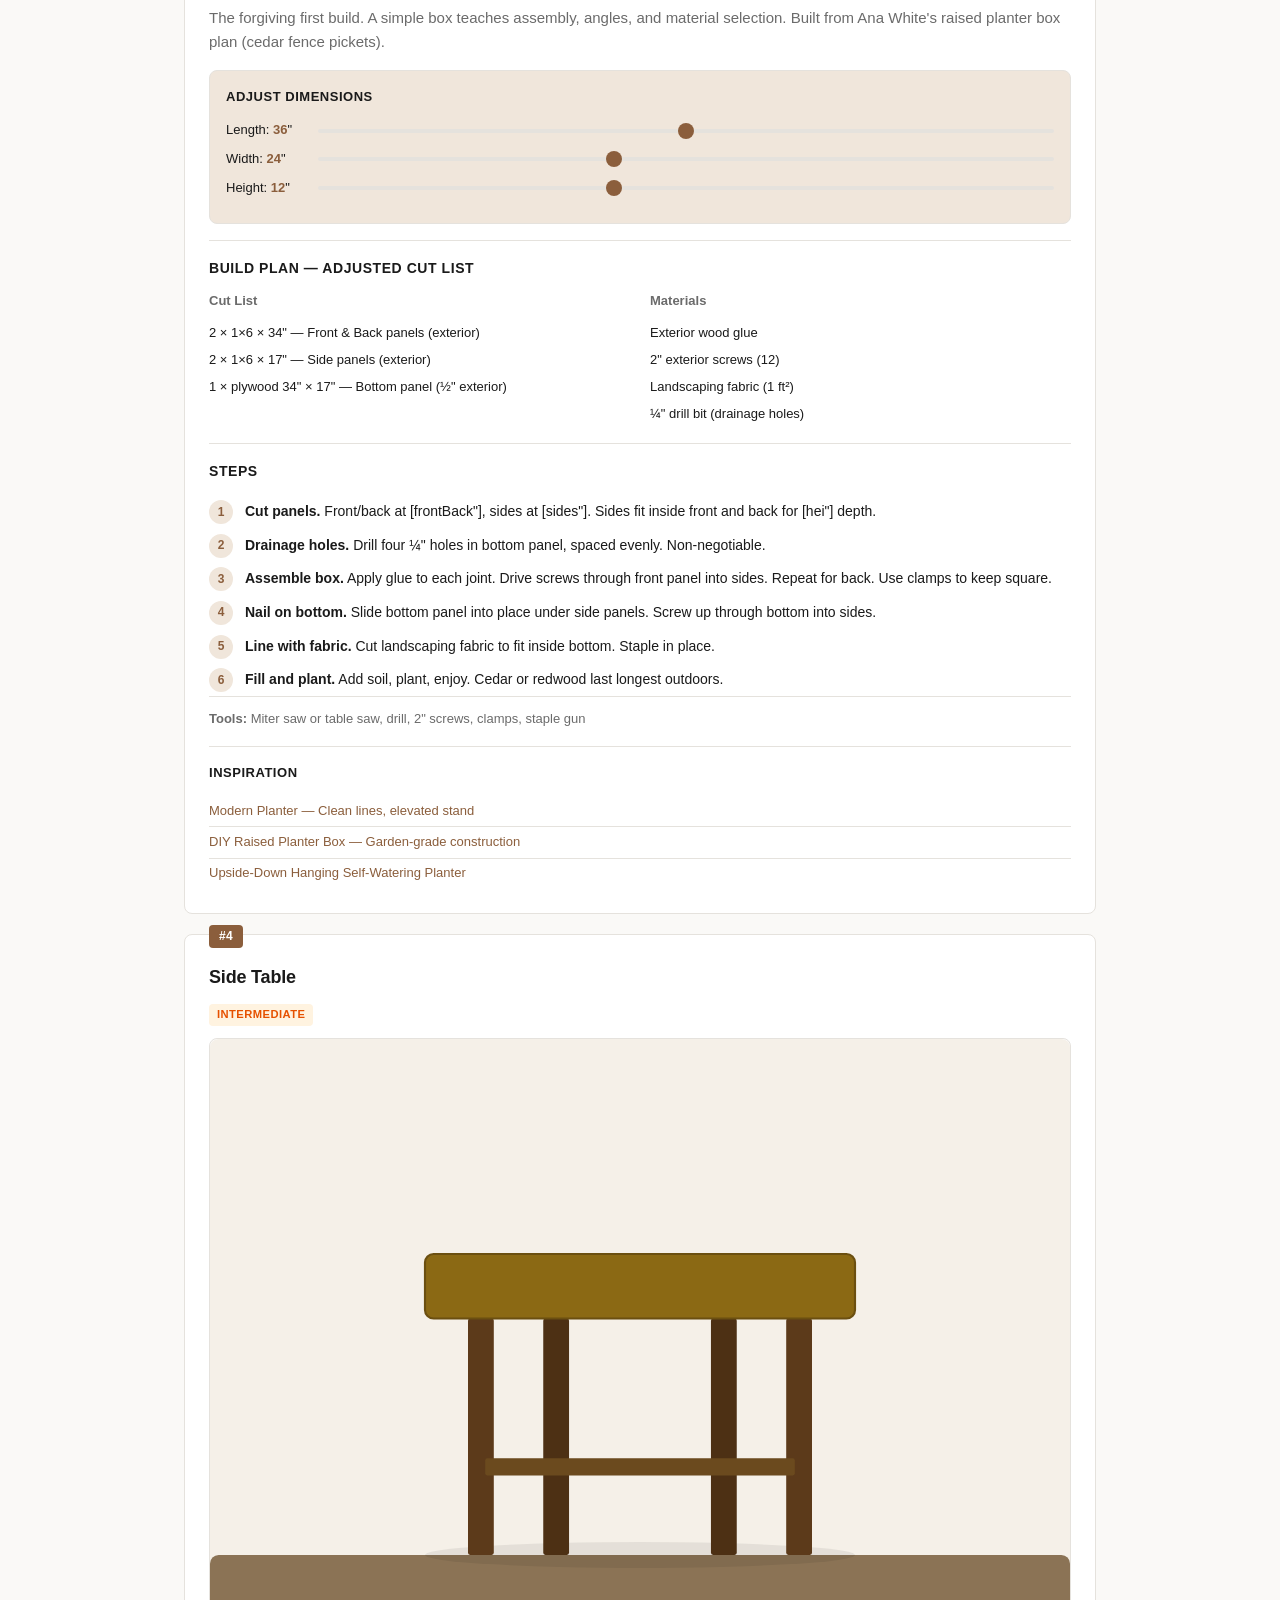
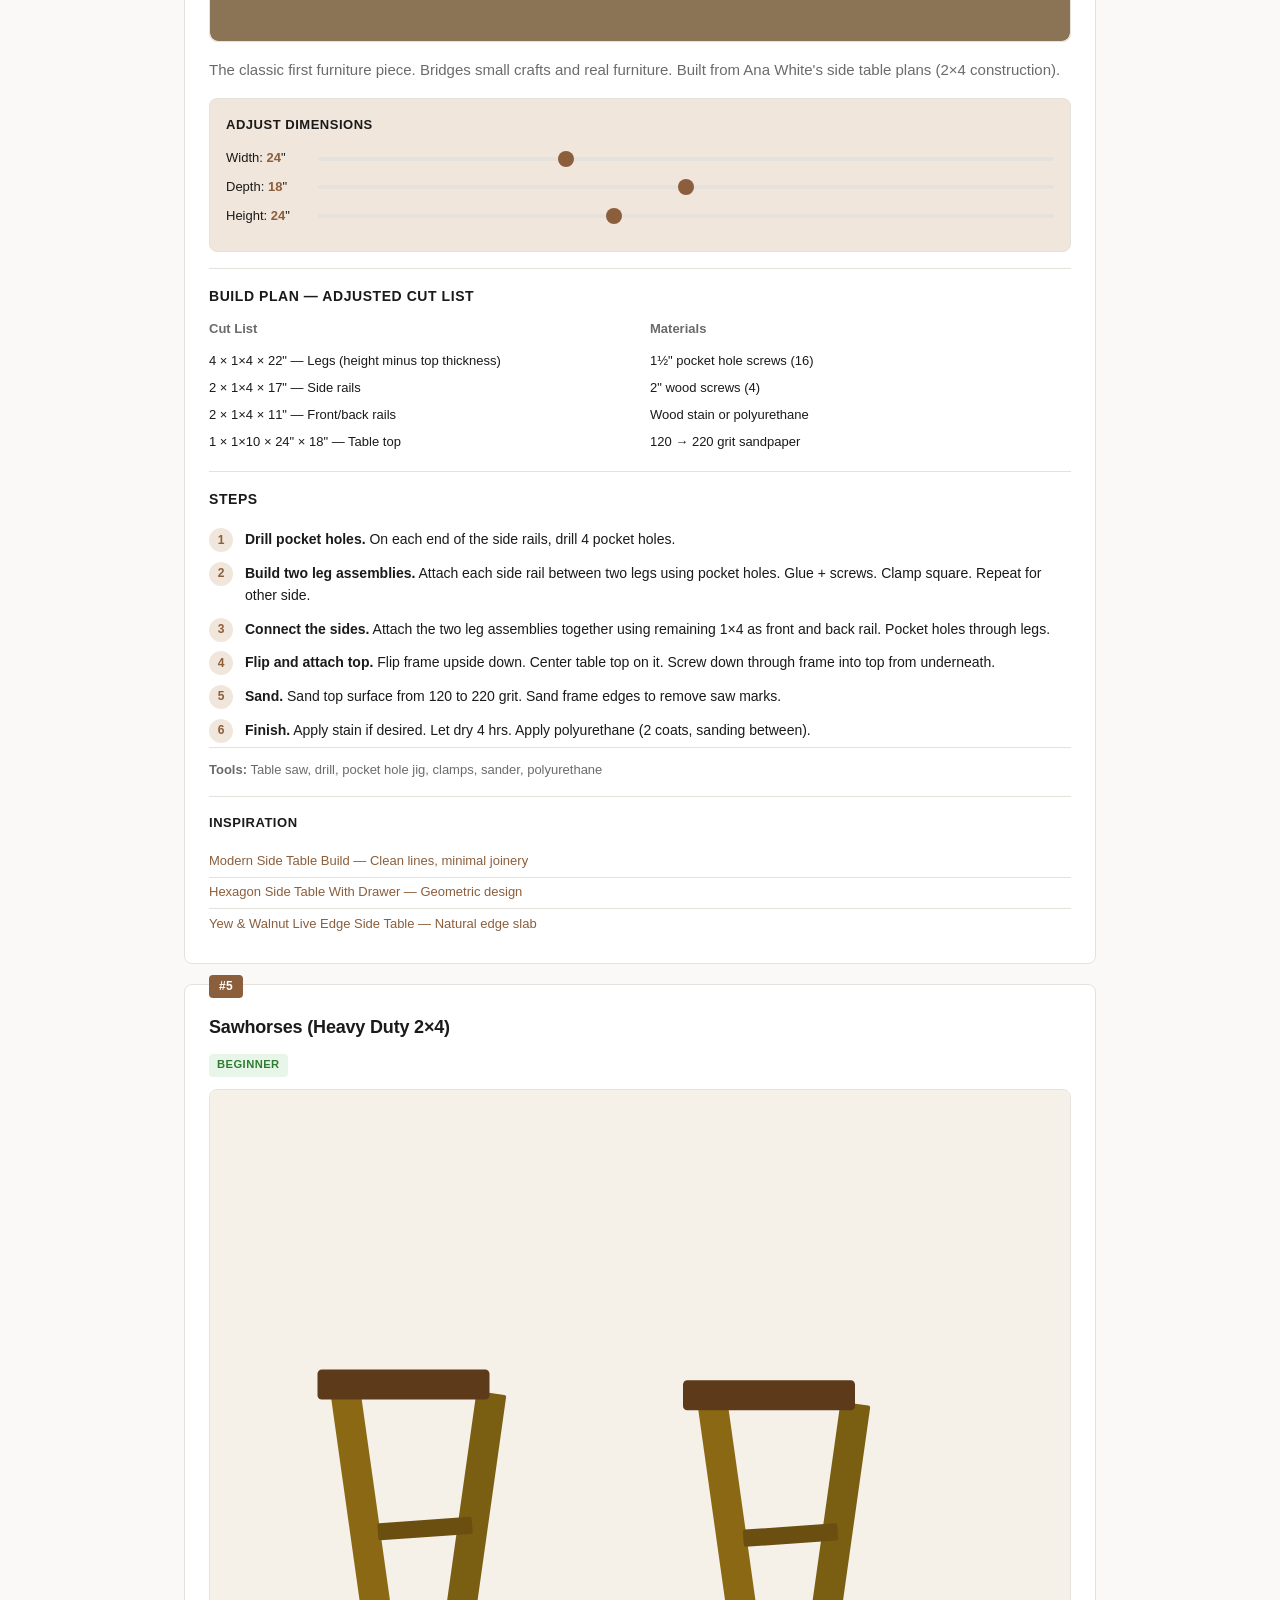
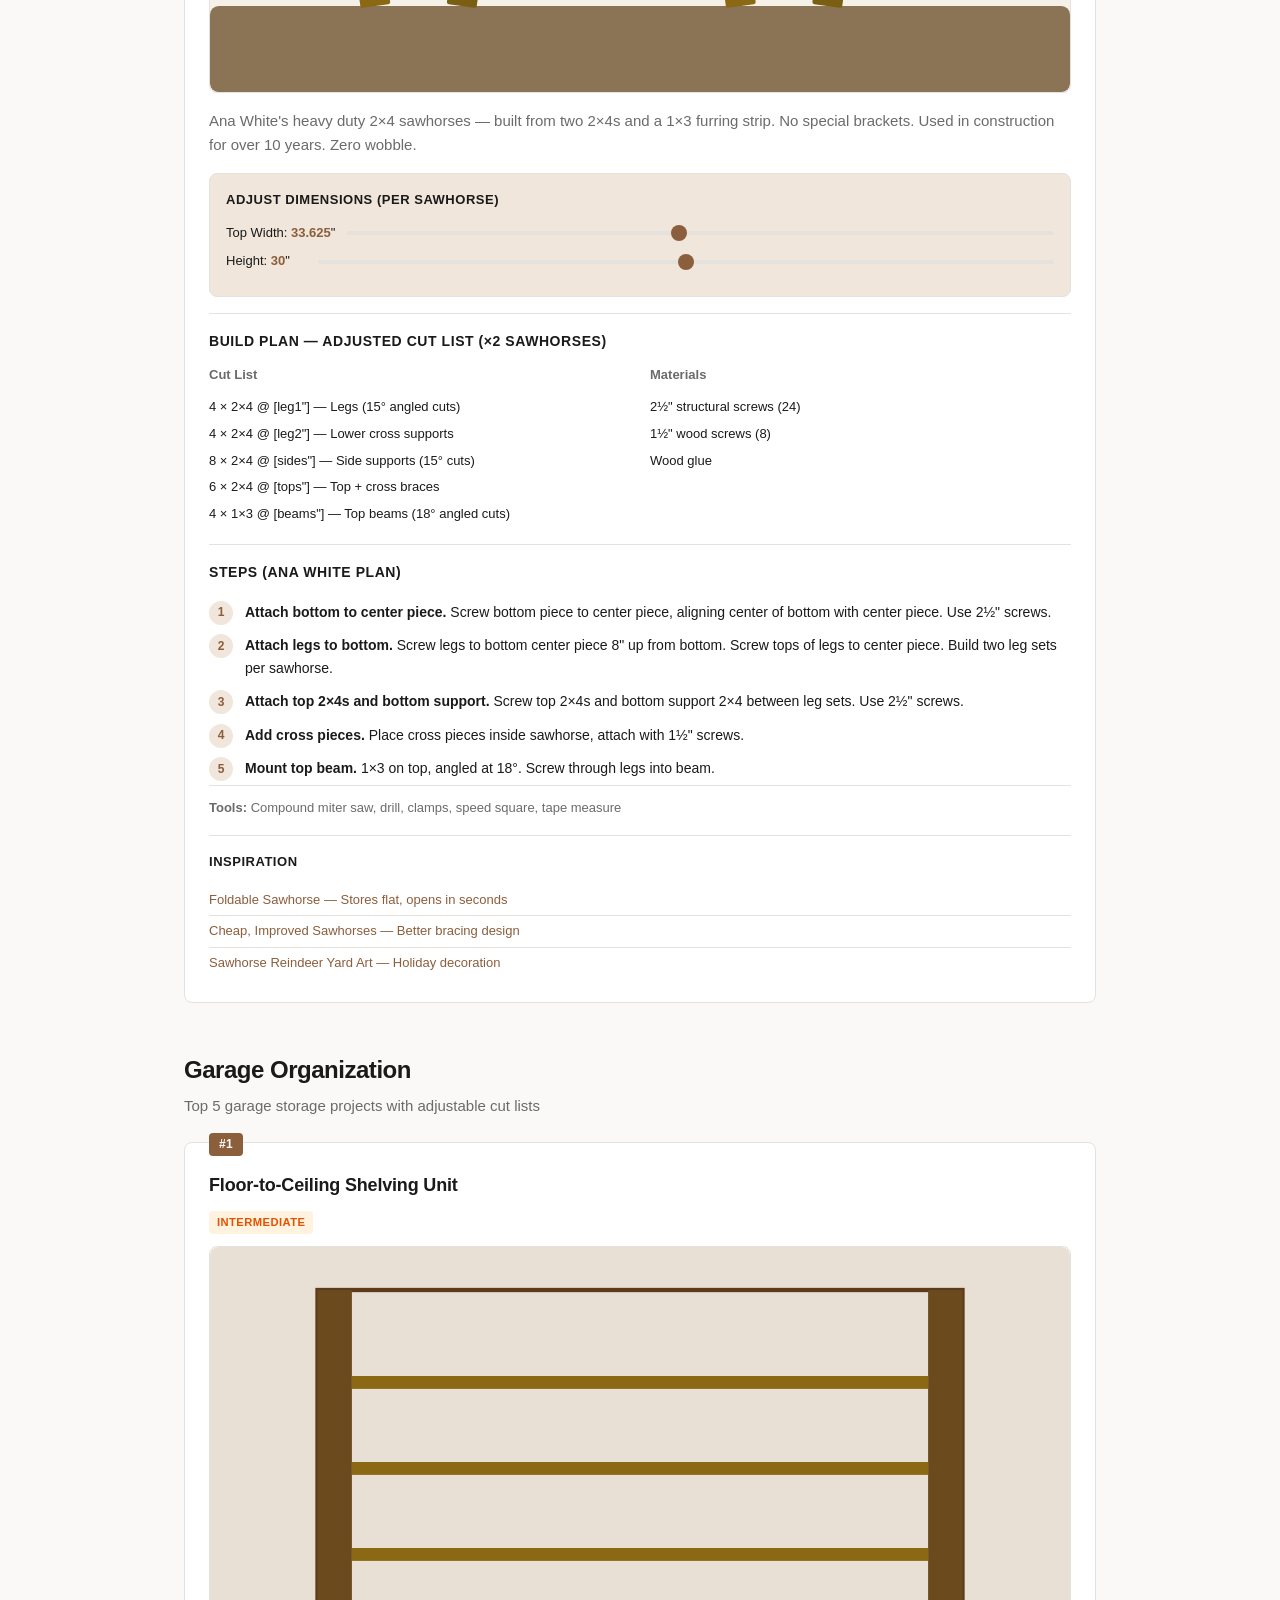
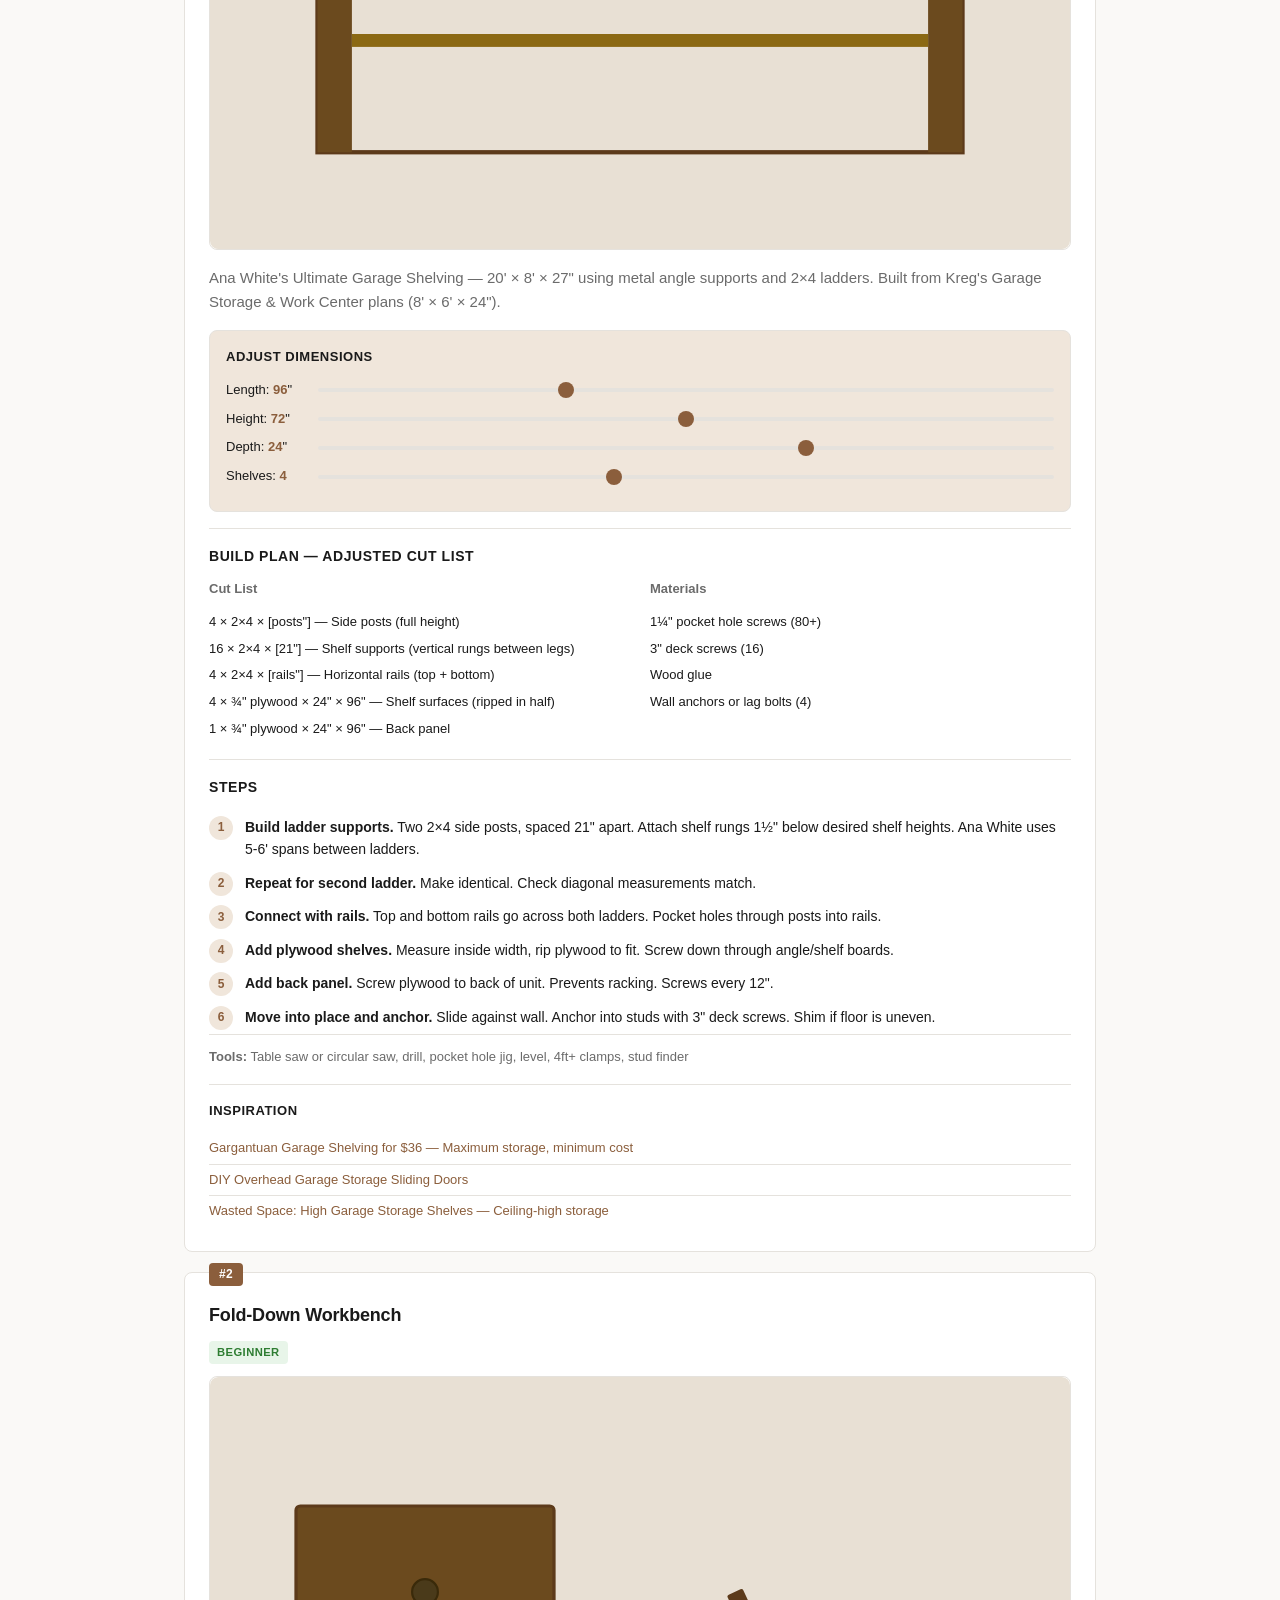
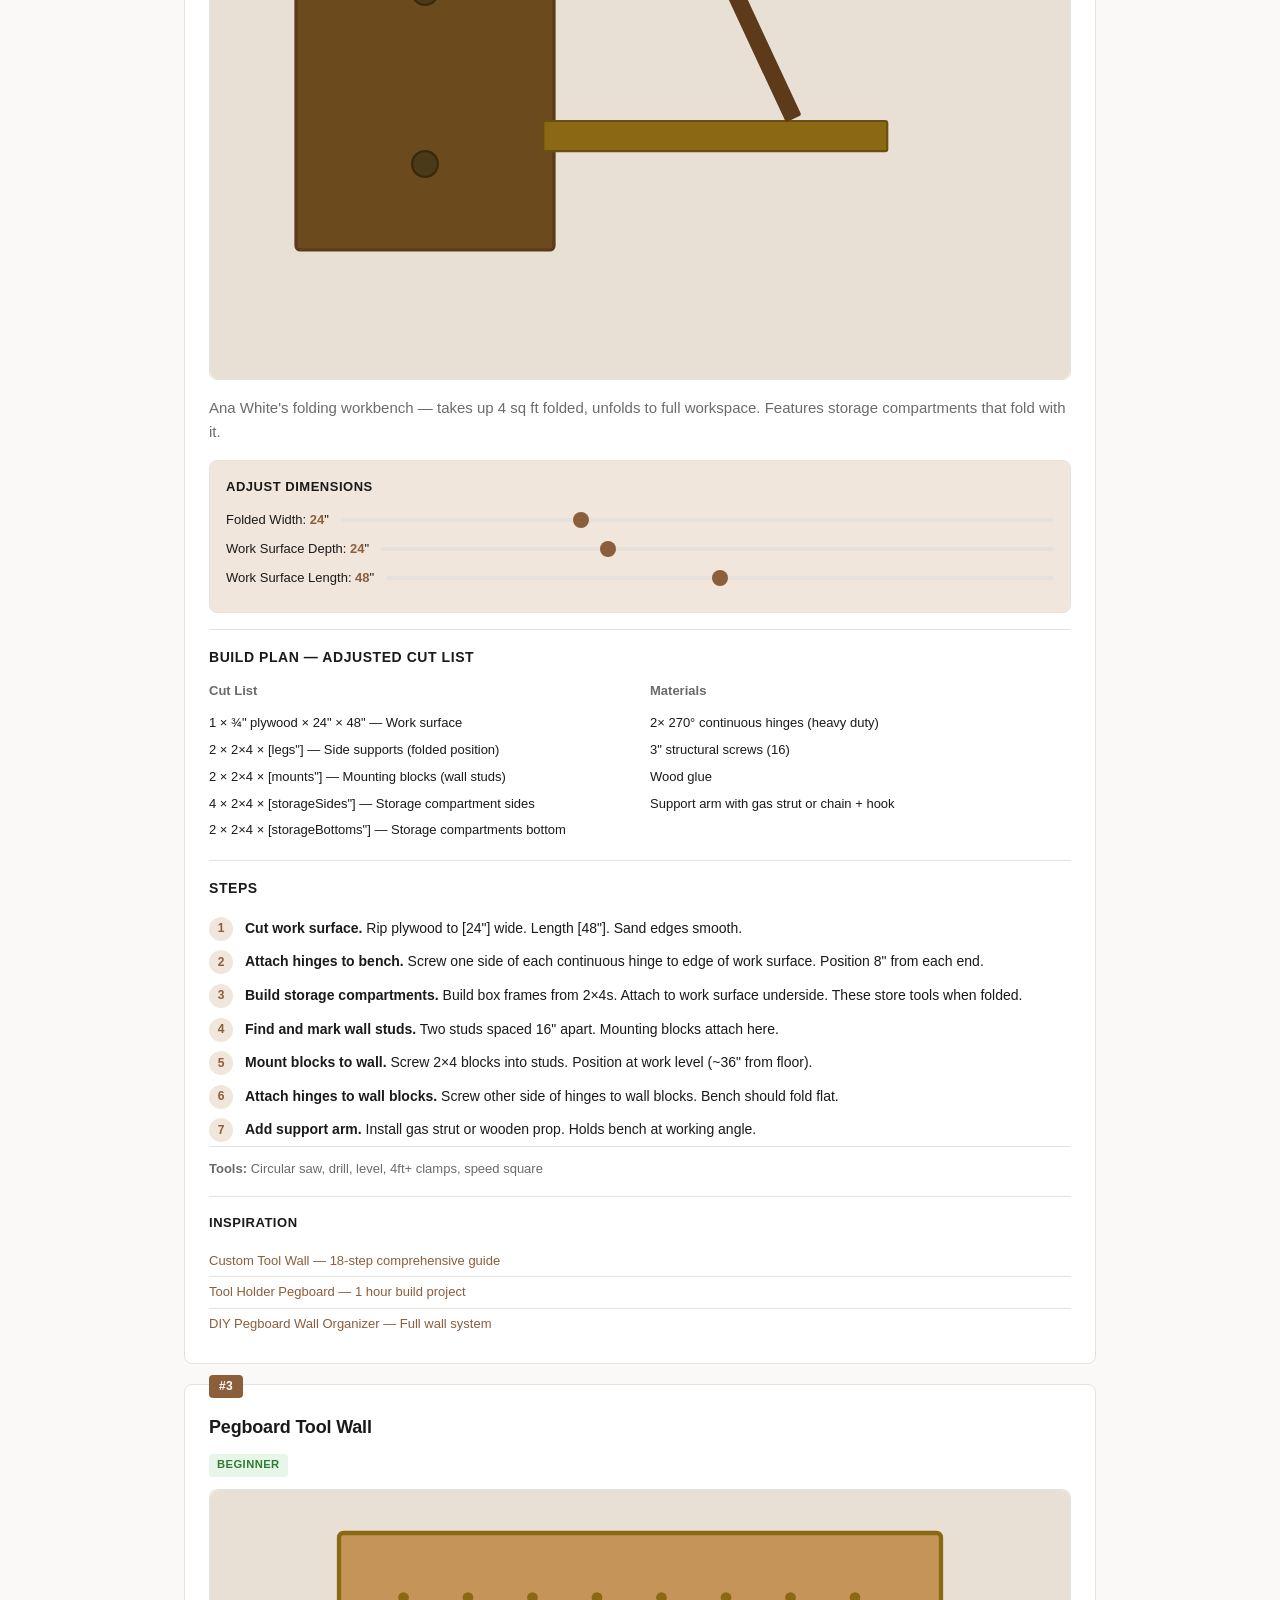
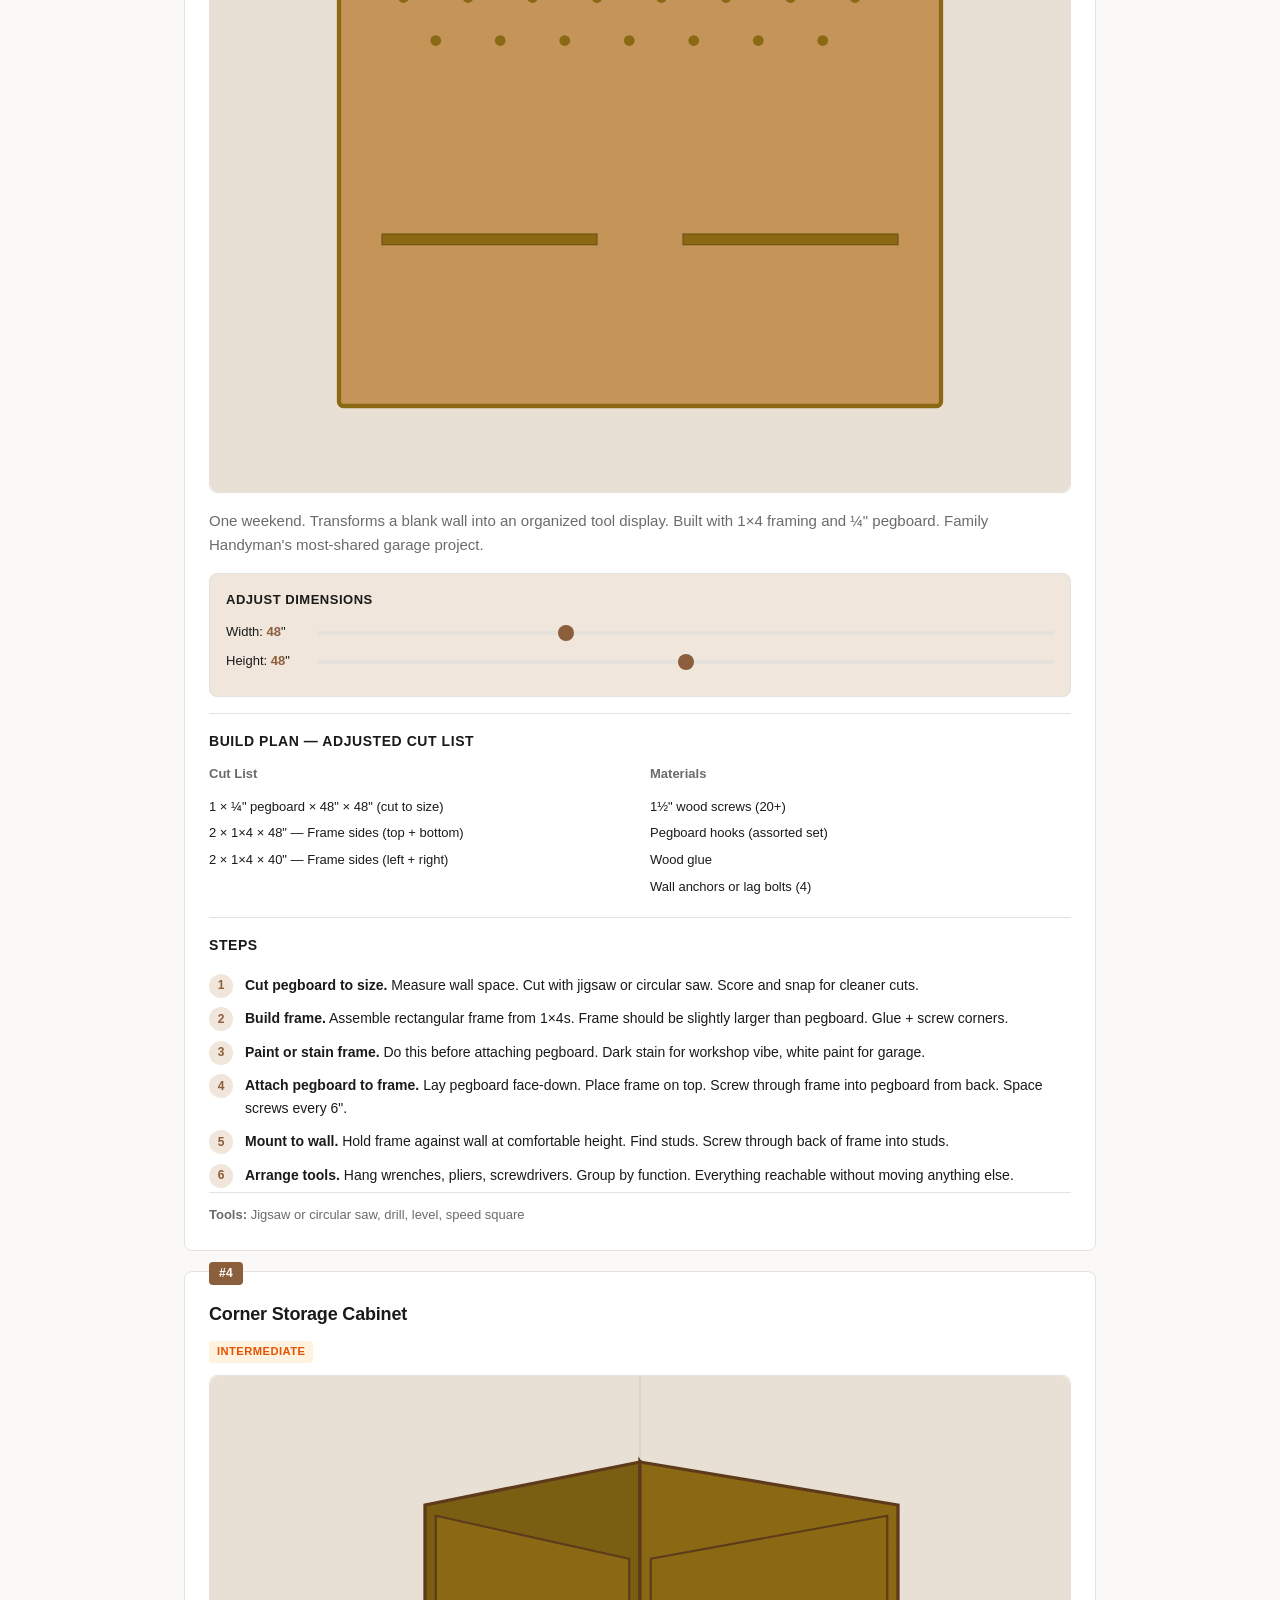
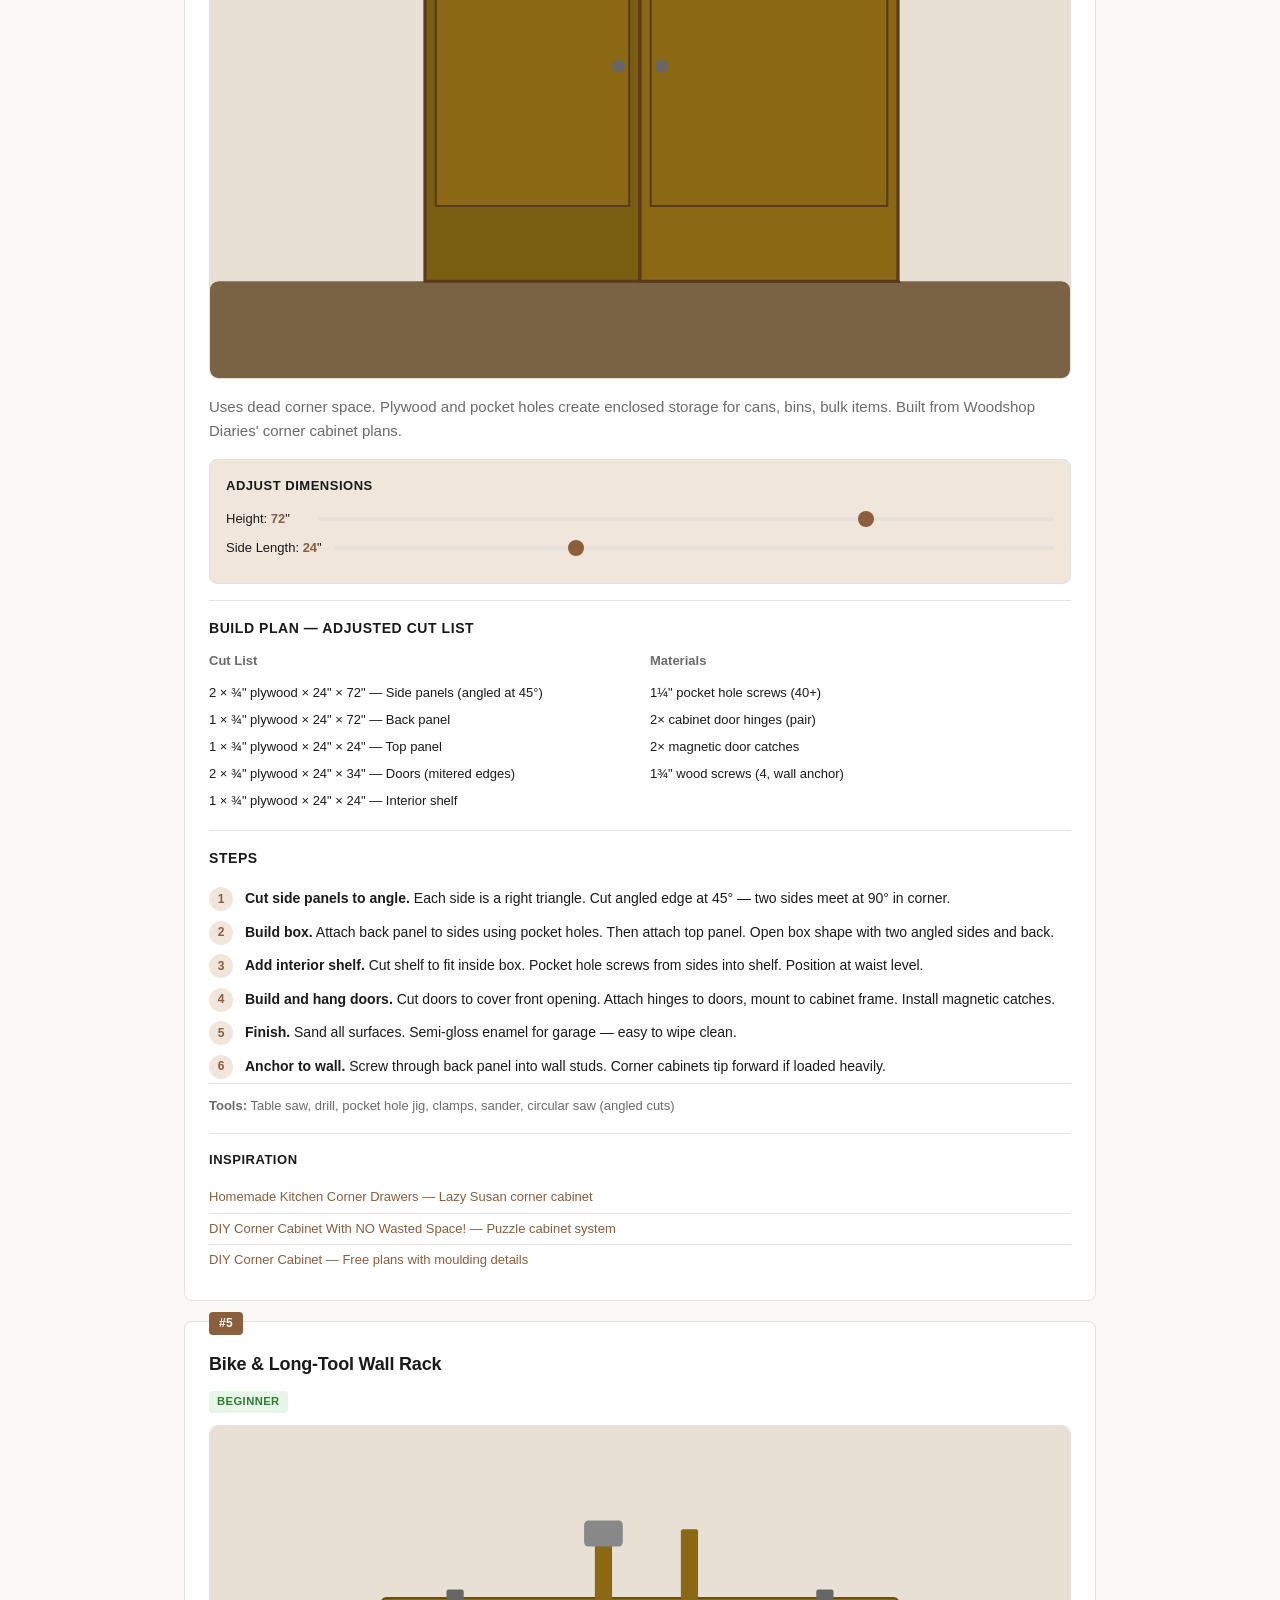
==== commit ca88900c: "fix: named placeholders for dynamic cut list calculator" ====
--- a/index.html
+++ b/index.html
@@ -92,8 +92,8 @@
                             <div>
                                 <h5>Cut List</h5>
                                 <ul class="cut-list" id="cb-cutlist">
-                                    <li>5 × 3⅝" × [18]" — Maple (5 strips)</li>
-                                    <li>4 × 3⅝" × [18]" — Walnut (4 strips, alternating)</li>
+                                    <li>[maple] × 3⅝" × [len]" — Maple ([maple] strips)</li>
+                                    <li>[walnut] × 3⅝" × [len]" — Walnut ([walnut] strips, alternating)</li>
                                 </ul>
                             </div>
                             <div>
@@ -111,10 +111,10 @@
                     <div class="plan-section">
                         <h4>Steps</h4>
                         <ol class="steps-list">
-                            <li><strong>Cut strips to width.</strong> Rip maple and walnut boards to 3⅝" wide on the table saw. You need [9] strips total — [5] maple, [4] walnut.</li>
+                            <li><strong>Cut strips to width.</strong> Rip maple and walnut boards to 3⅝" wide on the table saw. You need [strips] strips total — [maple] maple, [walnut] walnut.</li>
                             <li><strong>Arrange in pattern.</strong> Lay strips face-up, alternating maple and walnut. Flip every other strip end-for-end to hide end-grain pattern. Add scrap spacer on each end.</li>
                             <li><strong>Glue the panel.</strong> Apply thin glue to each joint, clamp with spreaders. Wipe squeeze-out with damp cloth. Let dry 24 hours.</li>
-                            <li><strong>Cut to final size.</strong> Trim to [12" × 18"]. Check square with diagonal measurement — both must match.</li>
+                            <li><strong>Cut to final size.</strong> Trim to [dims]. Check square with diagonal measurement — both must match.</li>
                             <li><strong>Sand.</strong> Progress through 120 → 180 → 220 grit. Sand with the grain. Board should feel like glass at 220.</li>
                             <li><strong>Round edges.</strong> Use a ⅛" round-over bit on router table or sand by hand.</li>
                             <li><strong>Apply finish.</strong> Coat with food-safe mineral oil. Let soak 30 min, wipe excess. Repeat 3 times over 3 days.</li>
@@ -174,8 +174,8 @@
                             <div>
                                 <h5>Cut List</h5>
                                 <ul class="cut-list" id="fs-cutlist">
-                                    <li>1 × 1×10 × [34]" — Shelf face</li>
-                                    <li>2 × 1×4 × [10]" — L-bracket arms (behind face)</li>
+                                    <li>1 × 1×10 × [face]" — Shelf face</li>
+                                    <li>2 × 1×4 × [arms]" — L-bracket arms (behind face)</li>
                                     <li>2 × M6×40mm L-brackets</li>
                                 </ul>
                             </div>
@@ -194,8 +194,8 @@
                     <div class="plan-section">
                         <h4>Steps</h4>
                         <ol class="steps-list">
-                            <li><strong>Cut the shelf face.</strong> Rip 1×10 to [8⅞"] wide. Fits inside standard L-bracket (8" width) with gap for expansion.</li>
-                            <li><strong>Cut bracket arms.</strong> Cut two 1×4 pieces to [10"] long. These slide behind shelf face to create floating illusion.</li>
+                            <li><strong>Cut the shelf face.</strong> Rip 1×10 to [face"] wide. Fits inside standard L-bracket (8" width) with gap for expansion.</li>
+                            <li><strong>Cut bracket arms.</strong> Cut two 1×4 pieces to [arms"] long. These slide behind shelf face to create floating illusion.</li>
                             <li><strong>Glue and clamp.</strong> Center bracket arms on back edge of shelf face. Apply glue, clamp, let dry 2 hours.</li>
                             <li><strong>Sand and finish.</strong> Sand all surfaces to 220 grit. Apply stain or clear coat.</li>
                             <li><strong>Find wall studs.</strong> Use stud finder. Mark center of each stud.</li>
@@ -264,9 +264,9 @@
                             <div>
                                 <h5>Cut List</h5>
                                 <ul class="cut-list" id="pb-cutlist">
-                                    <li>2 × 1×6 × [34]" — Front &amp; Back panels (exterior)</li>
-                                    <li>2 × 1×6 × [22]" — Side panels (exterior)</li>
-                                    <li>1 × plywood [34" × 22"] — Bottom panel (½" exterior)</li>
+                                    <li>2 × 1×6 × [frontBack]" — Front &amp; Back panels (exterior)</li>
+                                    <li>2 × 1×6 × [sides]" — Side panels (exterior)</li>
+                                    <li>1 × plywood [dims] — Bottom panel (½" exterior)</li>
                                 </ul>
                             </div>
                             <div>
@@ -284,7 +284,7 @@
                     <div class="plan-section">
                         <h4>Steps</h4>
                         <ol class="steps-list">
-                            <li><strong>Cut panels.</strong> Front/back at [34"], sides at [22"]. Sides fit inside front and back for [12"] depth.</li>
+                            <li><strong>Cut panels.</strong> Front/back at [frontBack"], sides at [sides"]. Sides fit inside front and back for [hei"] depth.</li>
                             <li><strong>Drainage holes.</strong> Drill four ¼" holes in bottom panel, spaced evenly. Non-negotiable.</li>
                             <li><strong>Assemble box.</strong> Apply glue to each joint. Drive screws through front panel into sides. Repeat for back. Use clamps to keep square.</li>
                             <li><strong>Nail on bottom.</strong> Slide bottom panel into place under side panels. Screw up through bottom into sides.</li>
@@ -352,10 +352,10 @@
                             <div>
                                 <h5>Cut List</h5>
                                 <ul class="cut-list" id="st-cutlist">
-                                    <li>4 × 1×4 × [22]" — Legs (height minus top thickness)</li>
-                                    <li>2 × 1×4 × [16]" — Side rails</li>
-                                    <li>2 × 1×4 × [22]" — Front/back rails</li>
-                                    <li>1 × 1×10 × [24" × 18"] — Table top</li>
+                                    <li>4 × 1×4 × [legs]" — Legs (height minus top thickness)</li>
+                                    <li>2 × 1×4 × [sideRails]" — Side rails</li>
+                                    <li>2 × 1×4 × [shortRails]" — Front/back rails</li>
+                                    <li>1 × 1×10 × [dims] — Table top</li>
                                 </ul>
                             </div>
                             <div>
@@ -438,11 +438,11 @@
                             <div>
                                 <h5>Cut List</h5>
                                 <ul class="cut-list" id="sh-cutlist">
-                                    <li>4 × 2×4 @ [10¾"] — Legs (15° angled cuts)</li>
-                                    <li>4 × 2×4 @ [19¼"] — Lower cross supports</li>
-                                    <li>8 × 2×4 @ [25⅞"] — Side supports (15° cuts)</li>
-                                    <li>6 × 2×4 @ [32"] — Top + cross braces</li>
-                                    <li>4 × 1×3 @ [33⅝"] — Top beams (18° angled cuts)</li>
+                                    <li>4 × 2×4 @ [leg1"] — Legs (15° angled cuts)</li>
+                                    <li>4 × 2×4 @ [leg2"] — Lower cross supports</li>
+                                    <li>8 × 2×4 @ [sides"] — Side supports (15° cuts)</li>
+                                    <li>6 × 2×4 @ [tops"] — Top + cross braces</li>
+                                    <li>4 × 1×3 @ [beams"] — Top beams (18° angled cuts)</li>
                                 </ul>
                             </div>
                             <div>
@@ -542,11 +542,11 @@
                             <div>
                                 <h5>Cut List</h5>
                                 <ul class="cut-list" id="gs-cutlist">
-                                    <li>4 × 2×4 × [72"] — Side posts (full height)</li>
-                                    <li>4 × 2×4 × [21"] — Shelf supports (vertical rungs between legs)</li>
-                                    <li>4 × 2×4 × [96"] — Horizontal rails (top + bottom)</li>
-                                    <li>2 × ¾" plywood × [48" × 96"] — Shelf surfaces (ripped in half)</li>
-                                    <li>1 × ¾" plywood × [24" × 96"] — Back panel</li>
+                                    <li>4 × 2×4 × [posts"] — Side posts (full height)</li>
+                                    <li>[rungs] × 2×4 × [21"] — Shelf supports (vertical rungs between legs)</li>
+                                    <li>4 × 2×4 × [rails"] — Horizontal rails (top + bottom)</li>
+                                    <li>[shelves] × ¾" plywood × [shelfDims] — Shelf surfaces (ripped in half)</li>
+                                    <li>1 × ¾" plywood × [shelfDims] — Back panel</li>
                                 </ul>
                             </div>
                             <div>
@@ -564,7 +564,7 @@
                     <div class="plan-section">
                         <h4>Steps</h4>
                         <ol class="steps-list">
-                            <li><strong>Build ladder supports.</strong> Two 2×4 side posts, spaced [21"] apart. Attach shelf rungs 1½" below desired shelf heights. Ana White uses 5-6' spans between ladders.</li>
+                            <li><strong>Build ladder supports.</strong> Two 2×4 side posts, spaced 21" apart. Attach shelf rungs 1½" below desired shelf heights. Ana White uses 5-6' spans between ladders.</li>
                             <li><strong>Repeat for second ladder.</strong> Make identical. Check diagonal measurements match.</li>
                             <li><strong>Connect with rails.</strong> Top and bottom rails go across both ladders. Pocket holes through posts into rails.</li>
                             <li><strong>Add plywood shelves.</strong> Measure inside width, rip plywood to fit. Screw down through angle/shelf boards.</li>
@@ -630,11 +630,11 @@
                             <div>
                                 <h5>Cut List</h5>
                                 <ul class="cut-list" id="fb-cutlist">
-                                    <li>1 × ¾" plywood × [24" × 48"] — Work surface</li>
-                                    <li>2 × 2×4 × [48"] — Side supports (folded position)</li>
-                                    <li>2 × 2×4 × [24"] — Mounting blocks (wall studs)</li>
-                                    <li>4 × 2×4 × [24"] — Storage compartment sides</li>
-                                    <li>2 × 2×4 × [22"] — Storage compartments bottom</li>
+                                    <li>1 × ¾" plywood × [surface] — Work surface</li>
+                                    <li>2 × 2×4 × [legs"] — Side supports (folded position)</li>
+                                    <li>2 × 2×4 × [mounts"] — Mounting blocks (wall studs)</li>
+                                    <li>4 × 2×4 × [storageSides"] — Storage compartment sides</li>
+                                    <li>2 × 2×4 × [storageBottoms"] — Storage compartments bottom</li>
                                 </ul>
                             </div>
                             <div>
@@ -728,9 +728,9 @@
                             <div>
                                 <h5>Cut List</h5>
                                 <ul class="cut-list" id="pw-cutlist">
-                                    <li>1 × ¼" pegboard × [48" × 48"] (cut to size)</li>
-                                    <li>4 × 1×4 × [48"] — Frame sides (top + bottom)</li>
-                                    <li>2 × 1×4 × [46"] — Frame sides (left + right)</li>
+                                    <li>1 × ¼" pegboard × [board] (cut to size)</li>
+                                    <li>2 × 1×4 × [topBottom]" — Frame sides (top + bottom)</li>
+                                    <li>2 × 1×4 × [sides]" — Frame sides (left + right)</li>
                                 </ul>
                             </div>
                             <div>
@@ -807,11 +807,11 @@
                             <div>
                                 <h5>Cut List</h5>
                                 <ul class="cut-list" id="cc-cutlist">
-                                    <li>2 × ¾" plywood × [24" × [72"]] — Side panels (angled at 45°)</li>
-                                    <li>1 × ¾" plywood × [24" × [72"]] — Back panel</li>
-                                    <li>1 × ¾" plywood × [24" × 24"] — Top panel</li>
-                                    <li>2 × ¾" plywood × [24" × [30"]] — Doors (mitered edges)</li>
-                                    <li>1 × ¾" plywood × [24" × 24"] — Interior shelf</li>
+                                    <li>2 × ¾" plywood × [sides] — Side panels (angled at 45°)</li>
+                                    <li>1 × ¾" plywood × [back] — Back panel</li>
+                                    <li>1 × ¾" plywood × [top] — Top panel</li>
+                                    <li>2 × ¾" plywood × [doors] — Doors (mitered edges)</li>
+                                    <li>1 × ¾" plywood × [shelf] — Interior shelf</li>
                                 </ul>
                             </div>
                             <div>
@@ -895,9 +895,9 @@
                             <div>
                                 <h5>Cut List</h5>
                                 <ul class="cut-list" id="br-cutlist">
-                                    <li>1 × 2×4 × [72"] — Main horizontal rail</li>
-                                    <li>4 × 2×4 × [8"] — Support blocks (2 per hook position)</li>
-                                    <li>8 × 2×4 × [4"] — Hook arms (cut at 45° angle)</li>
+                                    <li>1 × 2×4 × [rail"] — Main horizontal rail</li>
+                                    <li>[blocks] × 2×4 × [8"] — Support blocks (2 per hook position)</li>
+                                    <li>[hooks] × 2×4 × [4"] — Hook arms (cut at 45° angle)</li>
                                 </ul>
                             </div>
                             <div>
